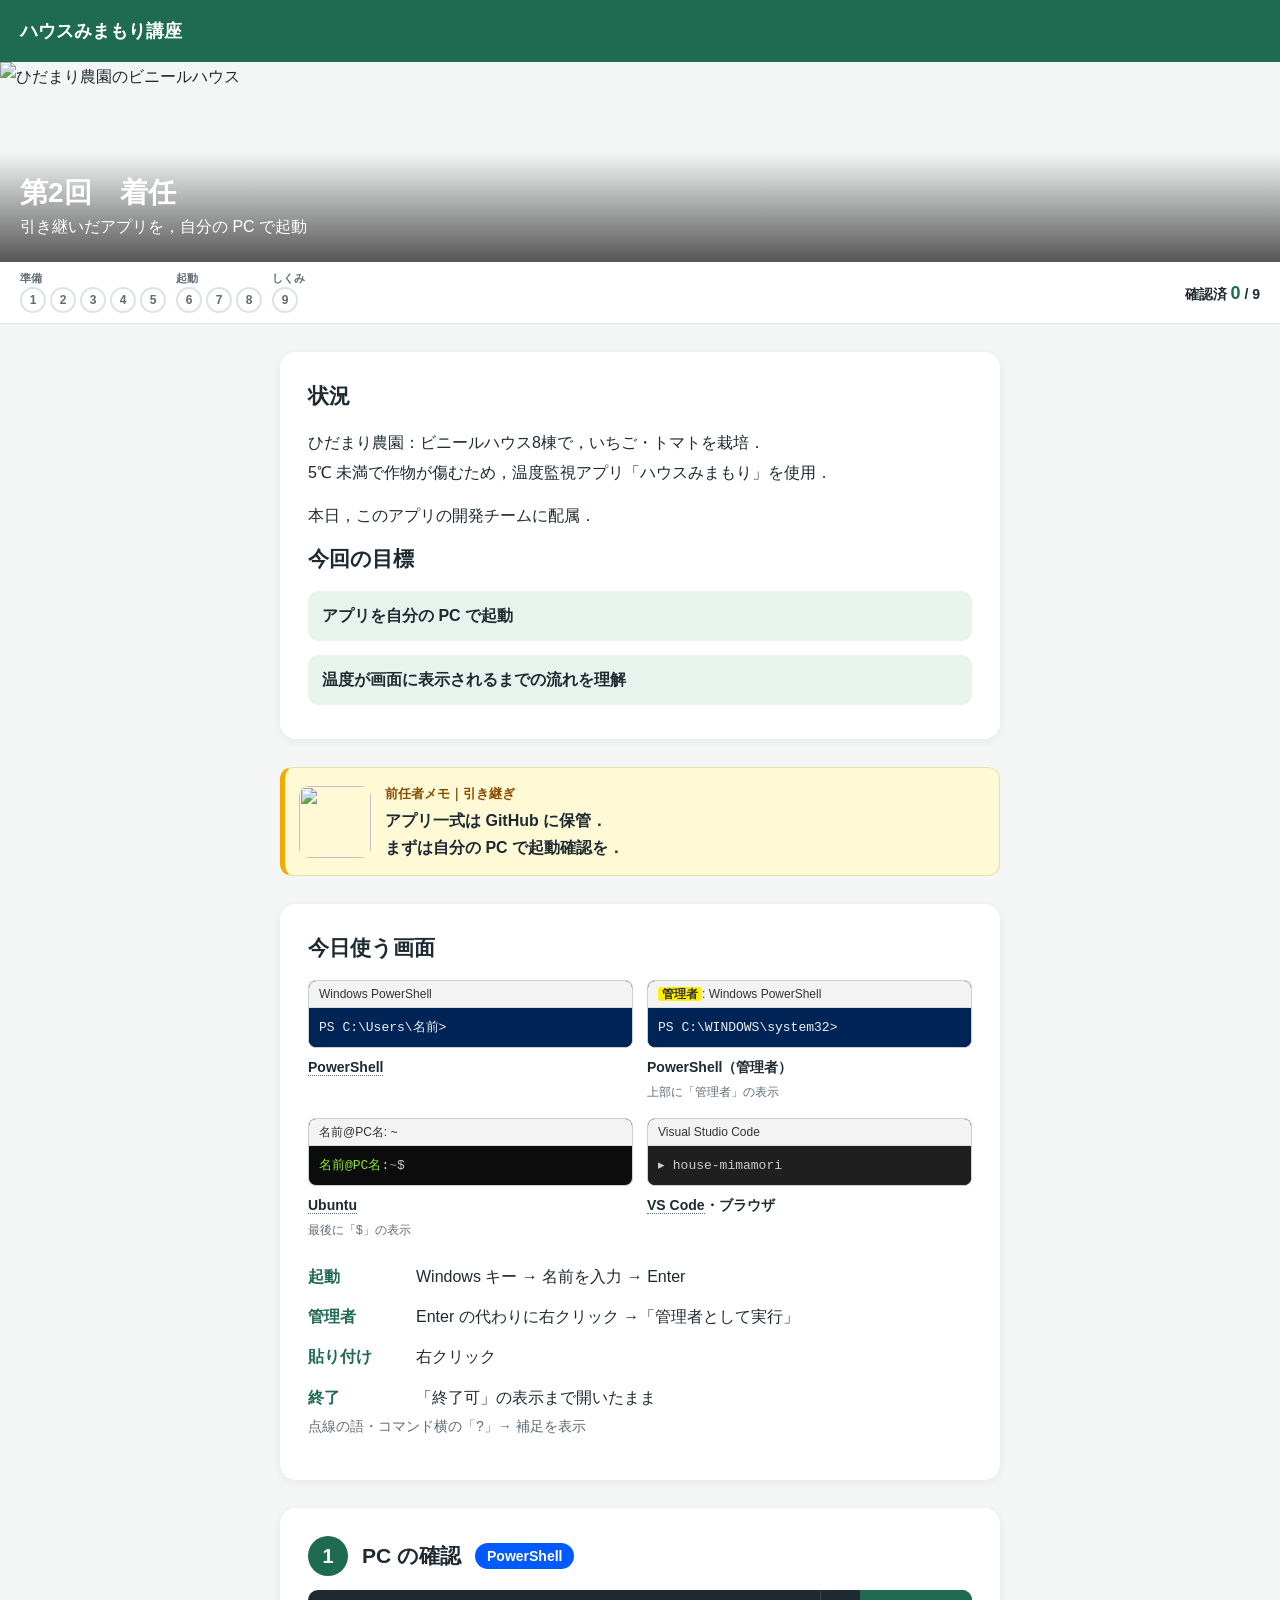
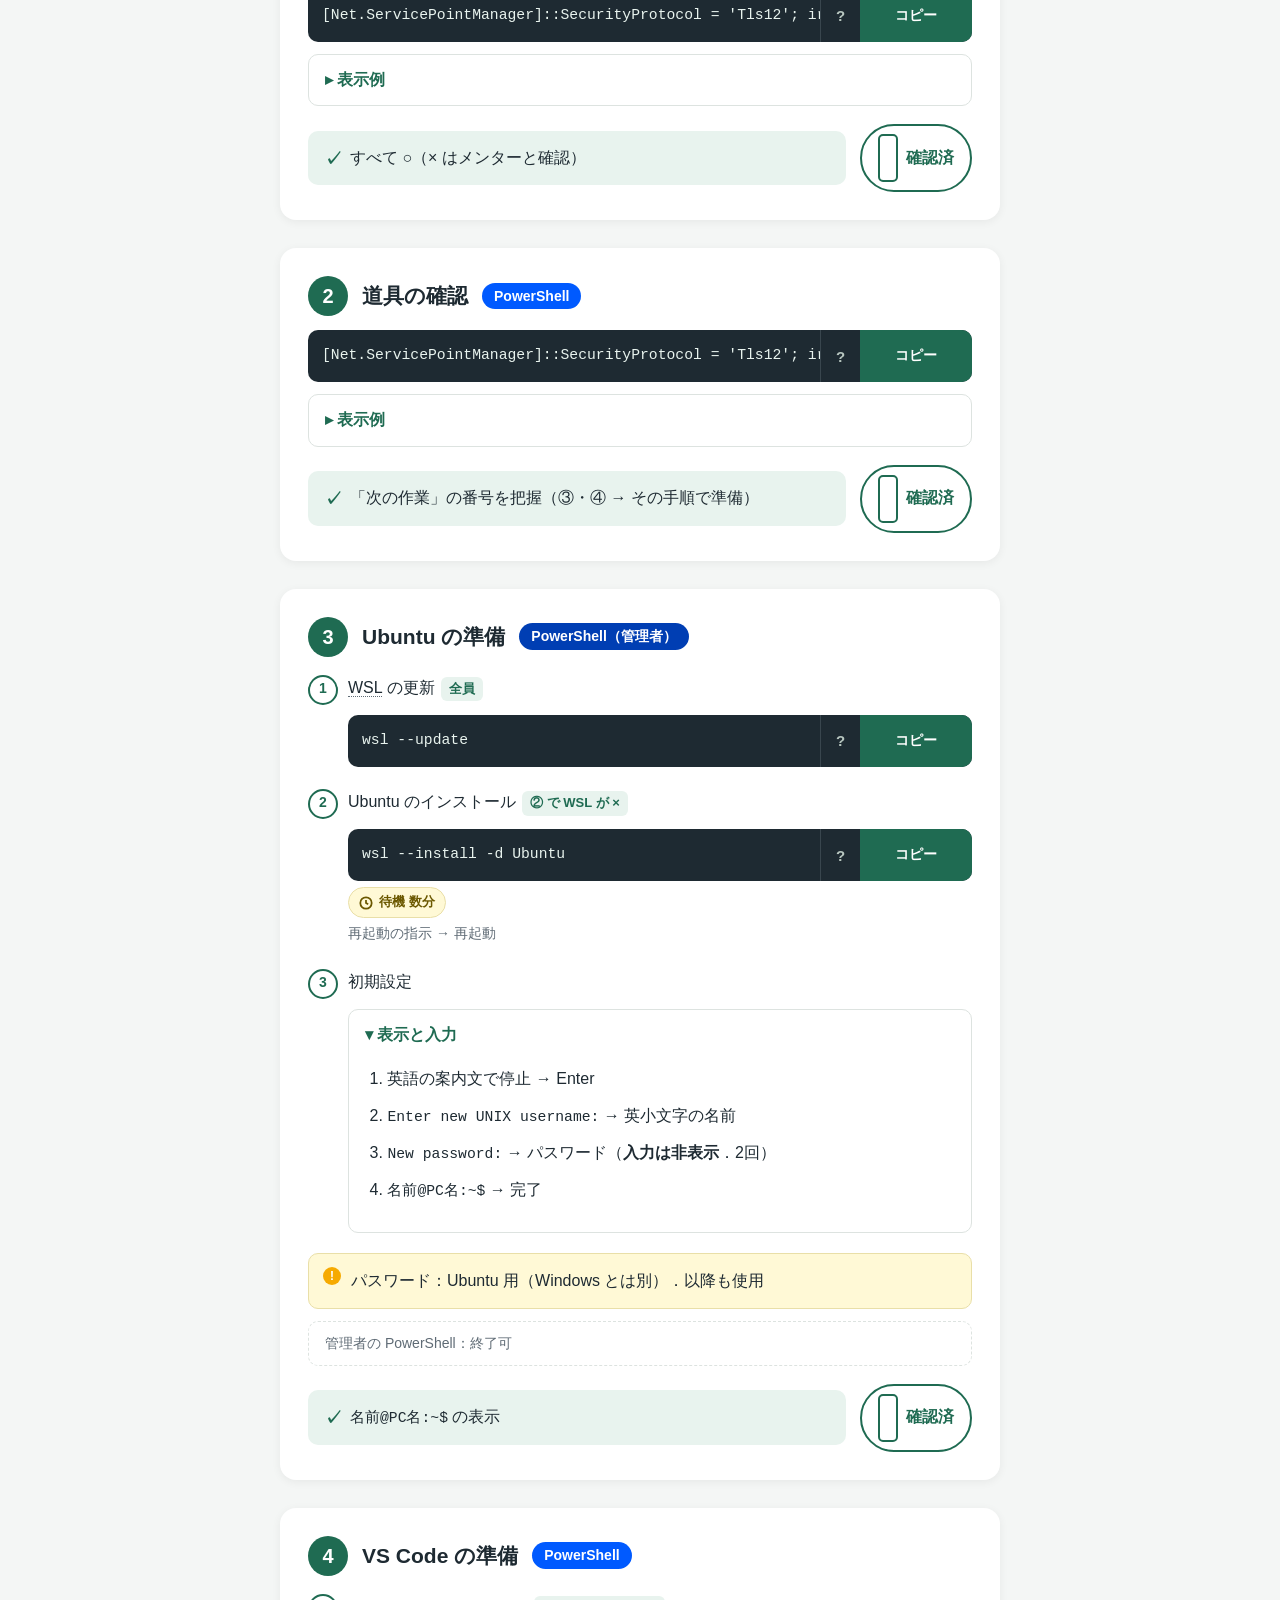
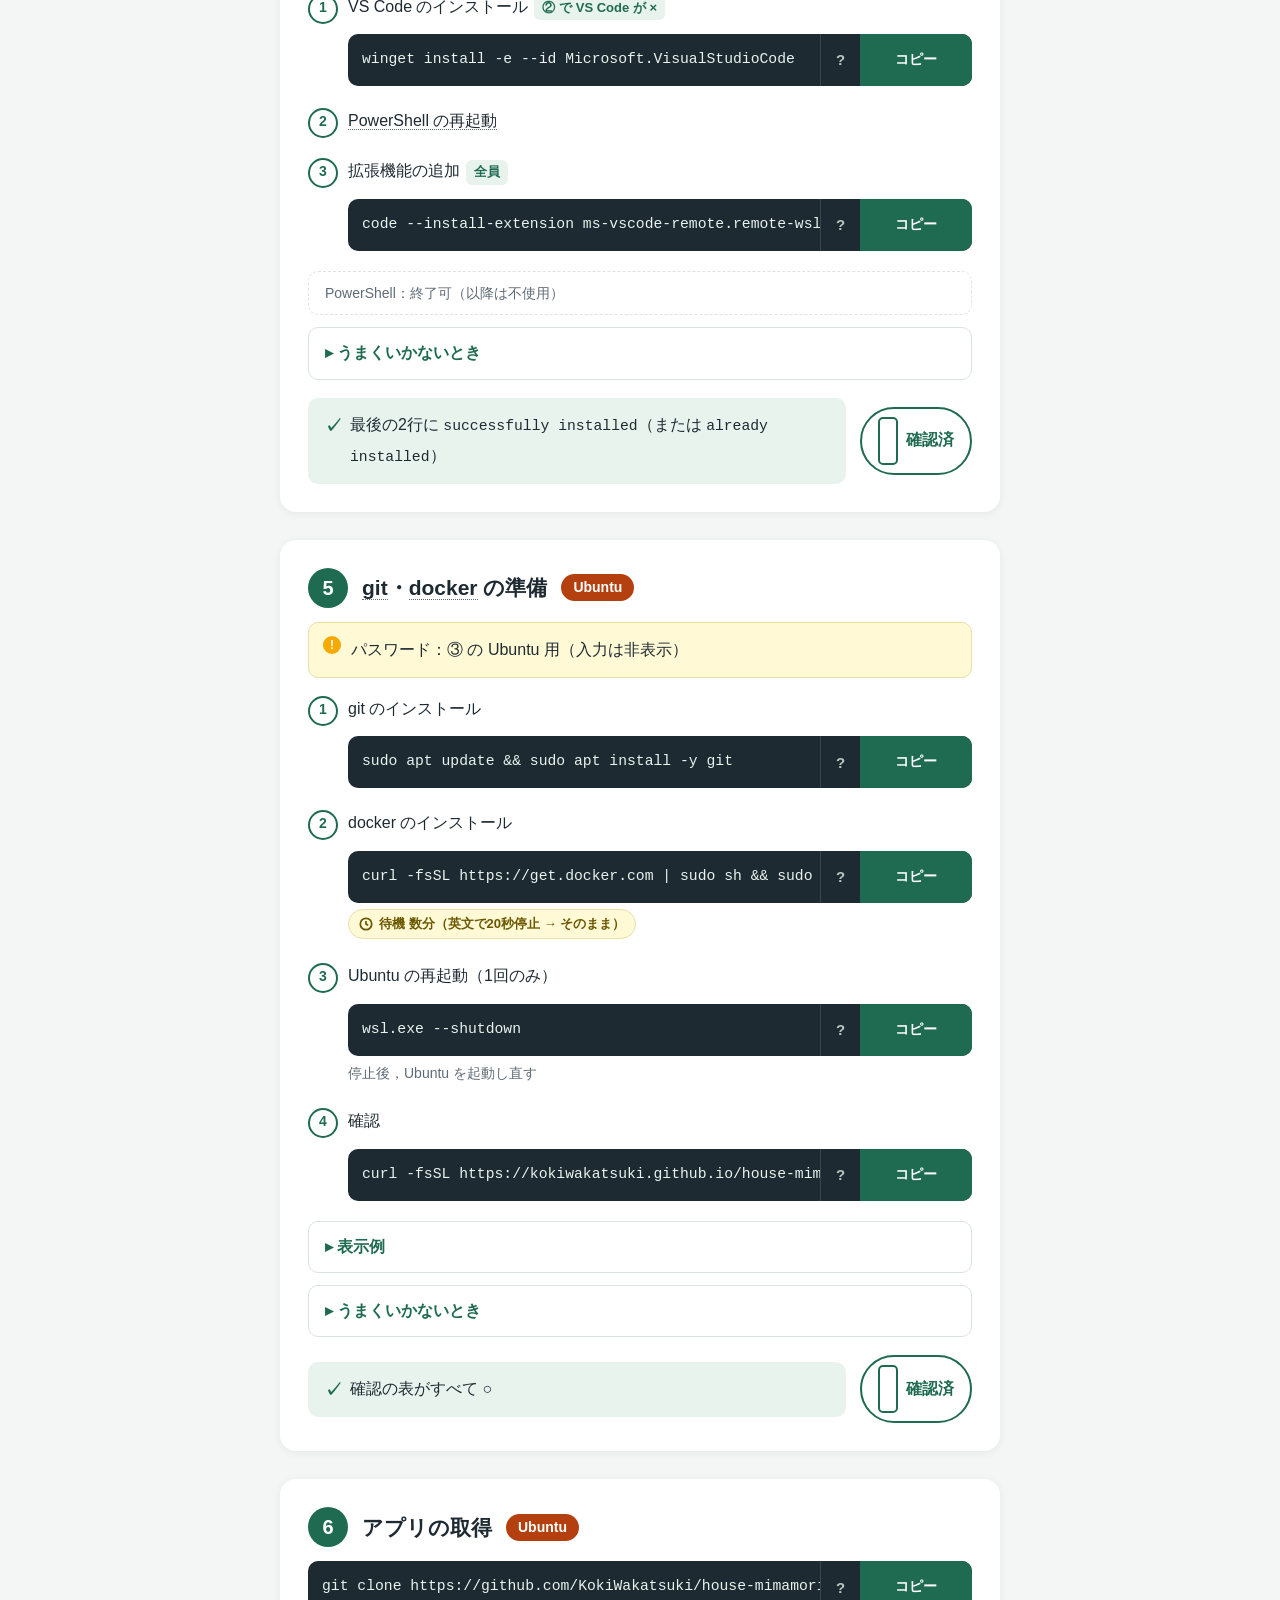
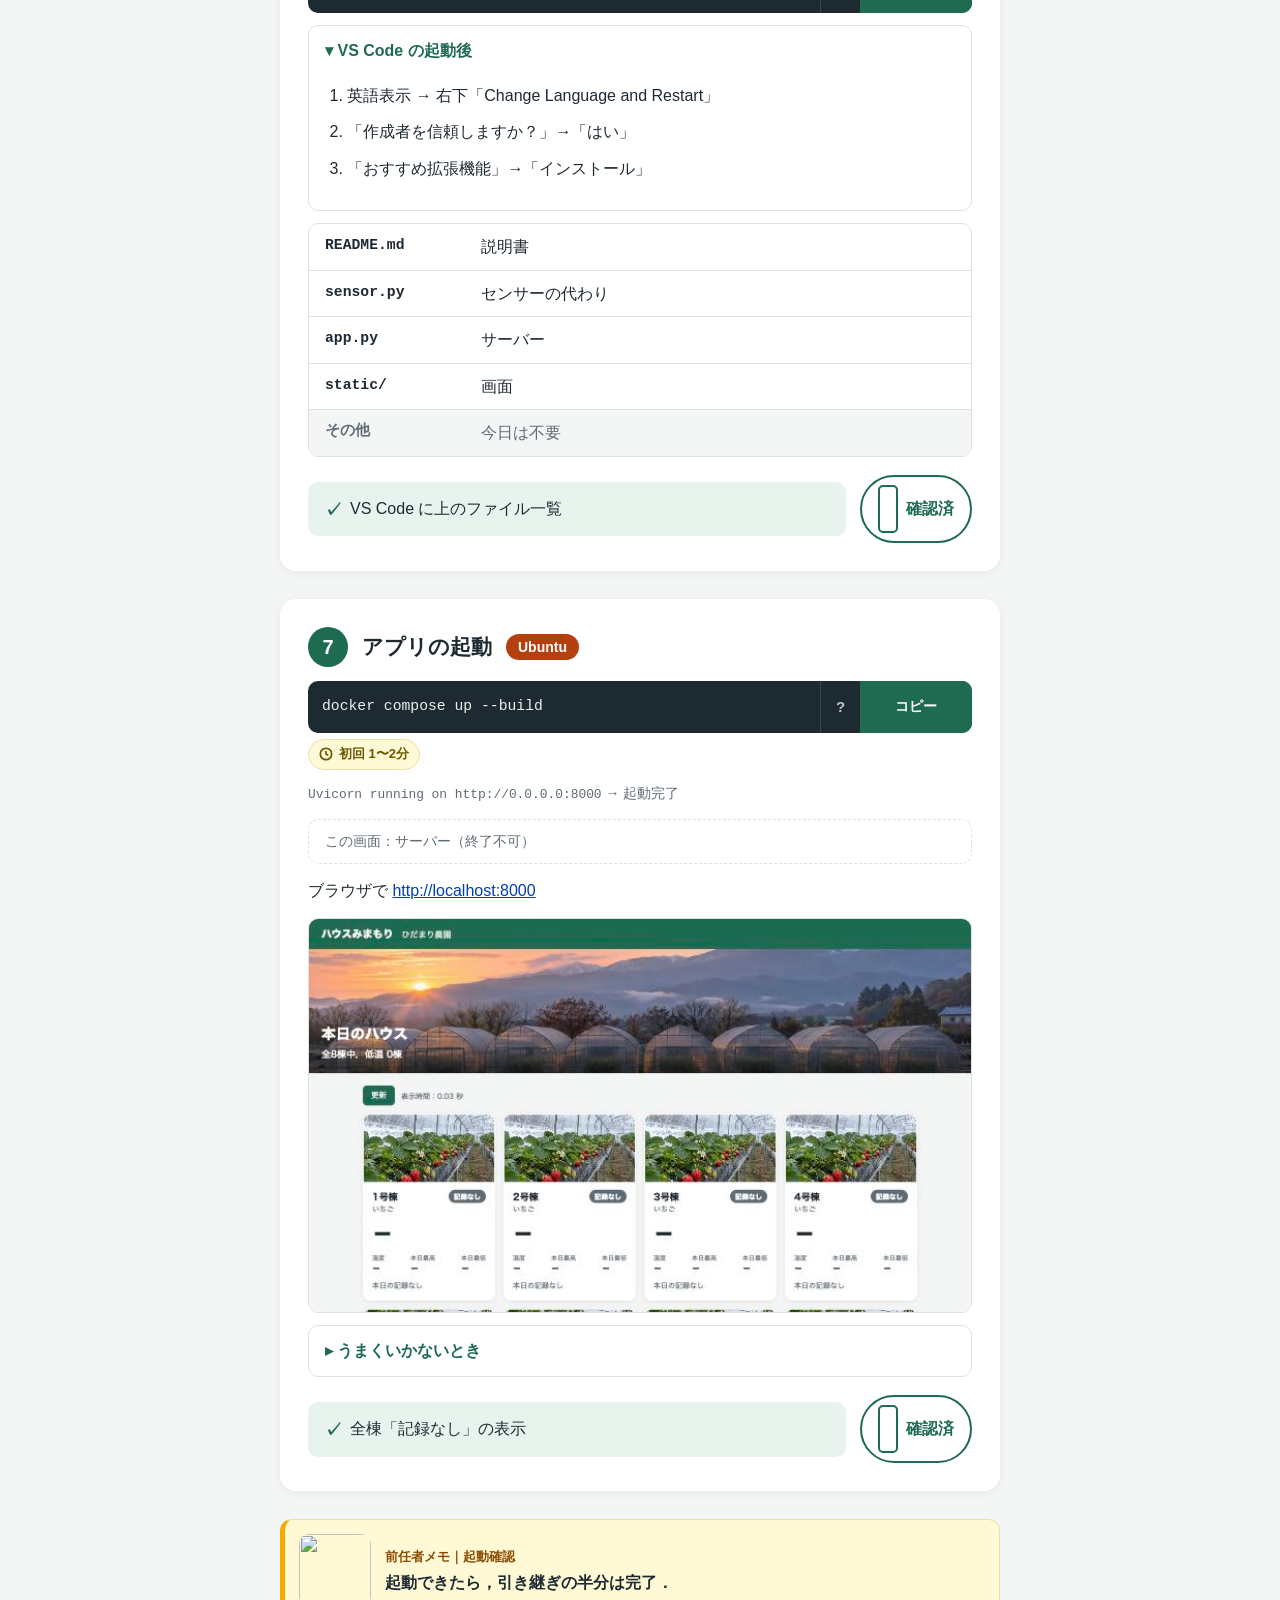
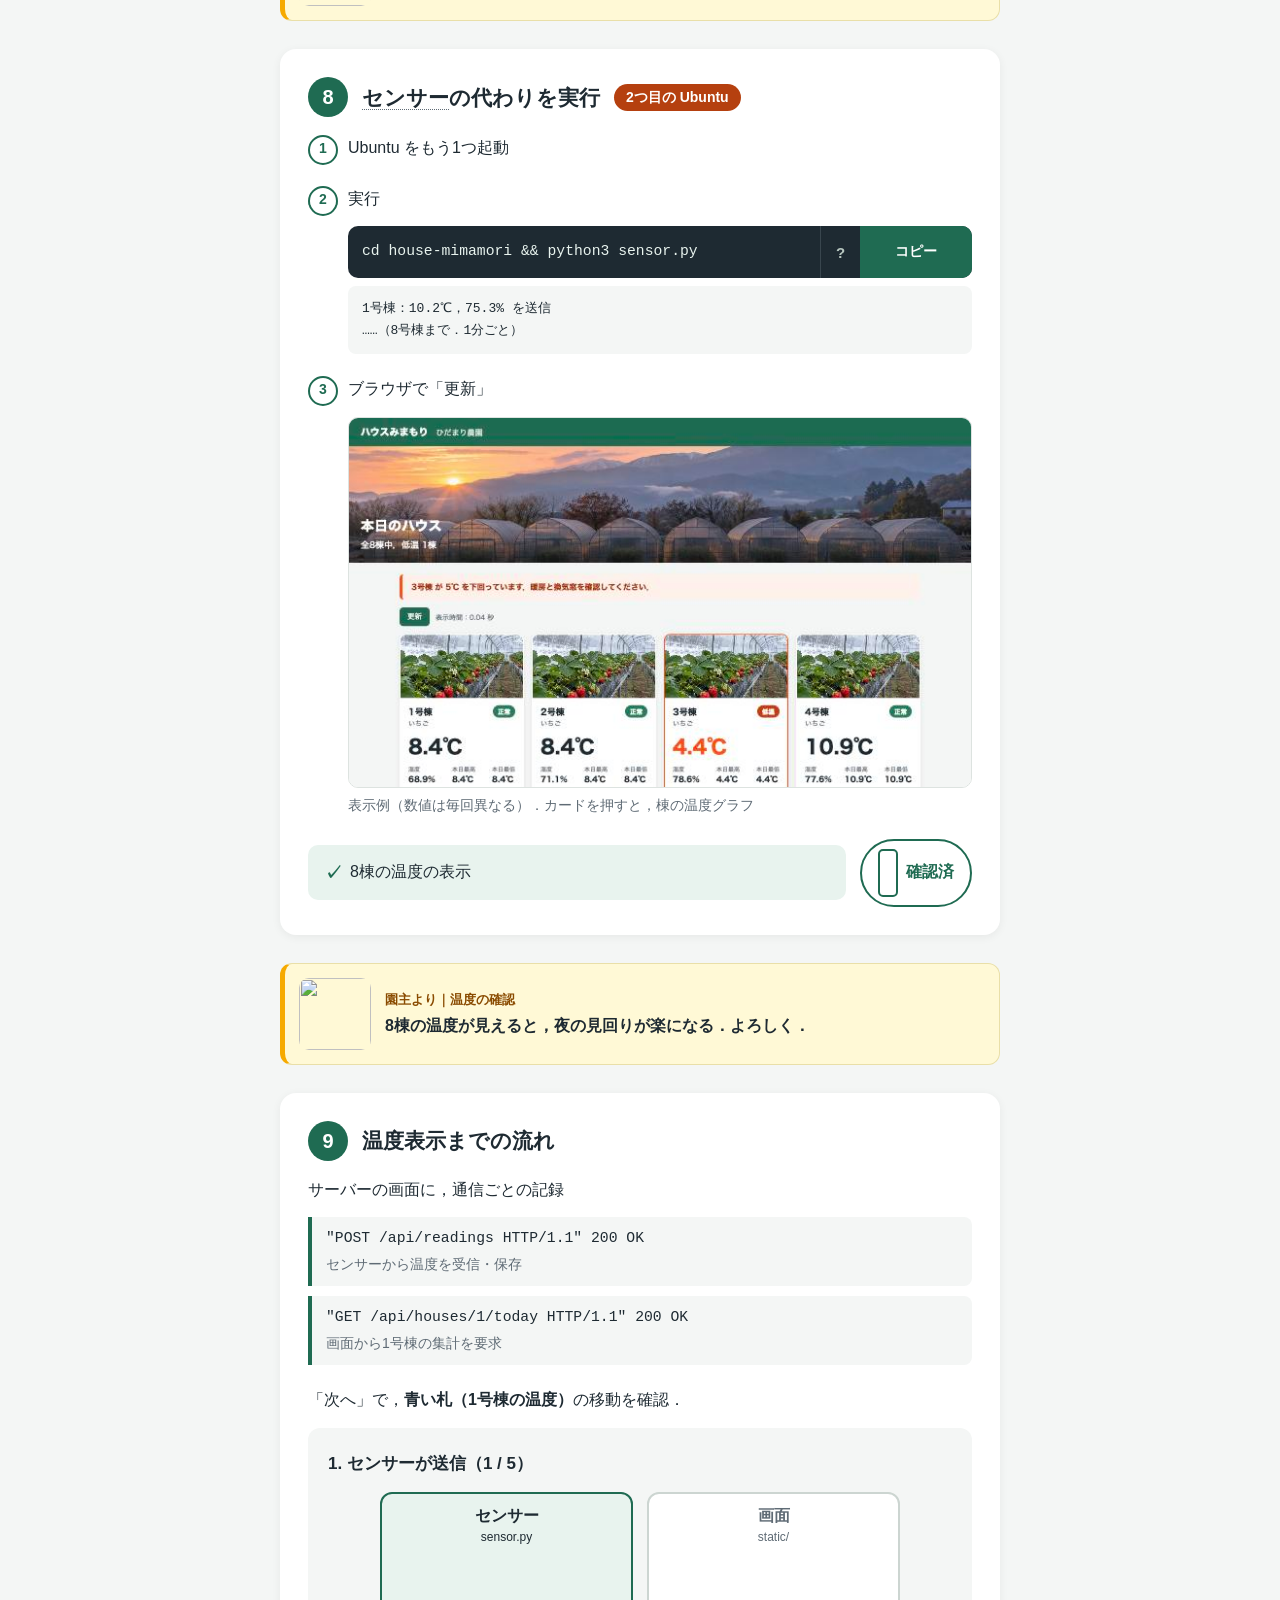
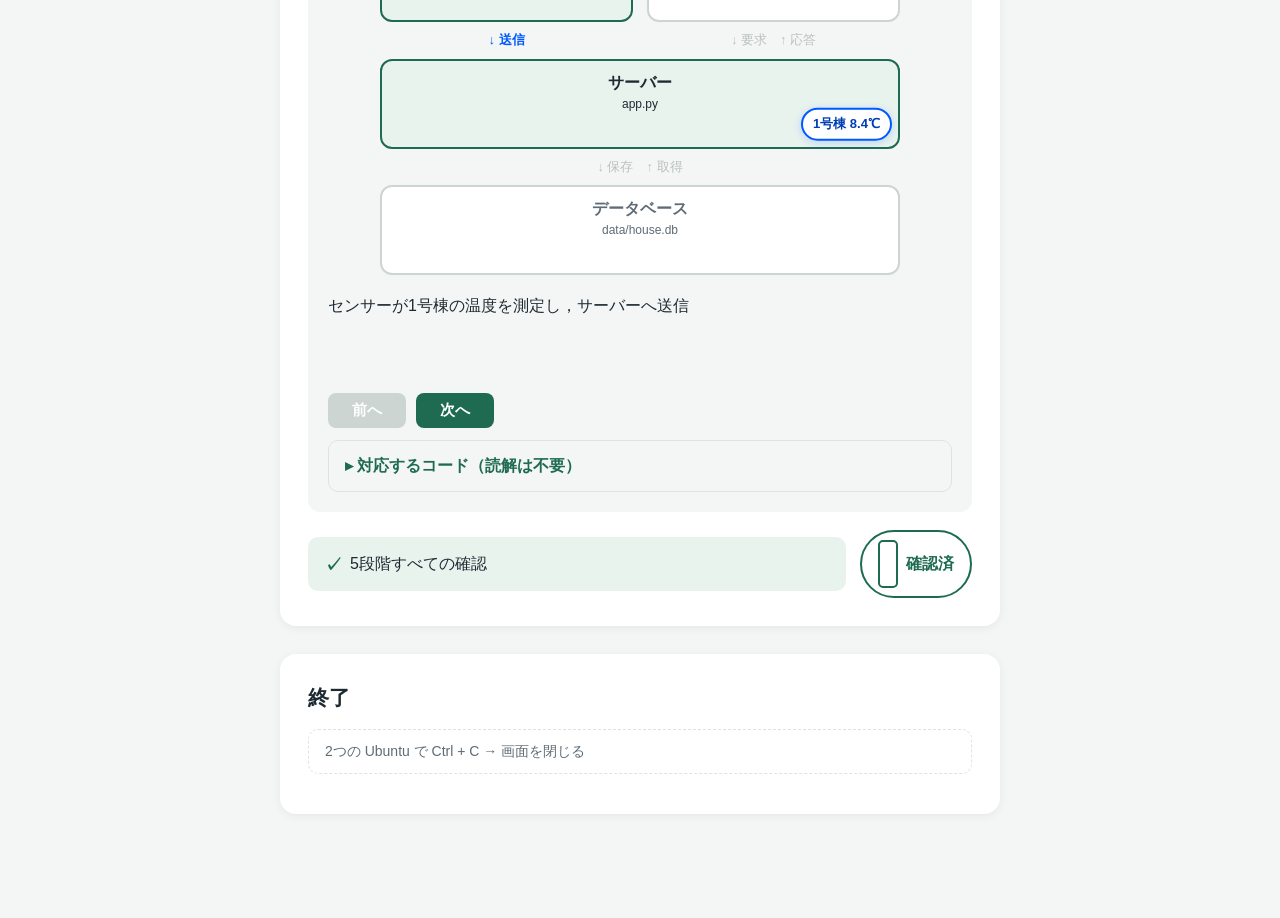
==== 02/index.html @ 52eddf78 "第2回の資料に進捗・吹き出し・演出を追加 確認済のチェックと上部の進捗，引き継ぎメモ風の吹き出し（? ボタン），前任者・園主のメモ，画面の見本，温度の札が移動する流れの図，着任完了の表示．" ====
<!doctype html>
<html lang="ja">
<head>
  <meta charset="utf-8">
  <meta name="viewport" content="width=device-width, initial-scale=1">
  <title>第2回 着任 | ハウスみまもり講座</title>
  <link rel="stylesheet" href="../style.css">
</head>
<body data-lesson="02">
  <header class="topbar">
    <a class="brand" href="../">ハウスみまもり講座</a>
  </header>

  <section class="hero">
    <img src="https://raw.githubusercontent.com/KokiWakatsuki/house-mimamori/main/static/images/farm.jpg" alt="ひだまり農園のビニールハウス">
    <div class="hero-text">
      <h1>第2回　着任</h1>
      <p>引き継いだアプリを，自分の PC で起動</p>
    </div>
  </section>

  <!-- 進捗：手順ごとの確認済を表示（押すとその手順へ移動） -->
  <nav class="progress" aria-label="進捗">
    <div class="progress-groups">
      <div class="progress-group"><span>準備</span>
        <div class="progress-dots">
          <button class="dot" data-step="1">1</button><button class="dot" data-step="2">2</button><button class="dot" data-step="3">3</button><button class="dot" data-step="4">4</button><button class="dot" data-step="5">5</button>
        </div>
      </div>
      <div class="progress-group"><span>起動</span>
        <div class="progress-dots">
          <button class="dot" data-step="6">6</button><button class="dot" data-step="7">7</button><button class="dot" data-step="8">8</button>
        </div>
      </div>
      <div class="progress-group"><span>しくみ</span>
        <div class="progress-dots">
          <button class="dot" data-step="9">9</button>
        </div>
      </div>
    </div>
    <div class="progress-count" id="progress-count"></div>
  </nav>

  <main class="page">

    <!-- ===== 状況と目標 ===== -->
    <section class="card">
      <h2>状況</h2>
      <p>ひだまり農園：ビニールハウス8棟で，いちご・トマトを栽培．<br>
         5℃ 未満で作物が傷むため，温度監視アプリ「ハウスみまもり」を使用．</p>
      <p>本日，このアプリの開発チームに配属．</p>
      <h2>今回の目標</h2>
      <ul class="goal">
        <li>アプリを自分の PC で起動</li>
        <li>温度が画面に表示されるまでの流れを理解</li>
      </ul>
    </section>

    <aside class="memo">
      <img src="https://raw.githubusercontent.com/KokiWakatsuki/house-mimamori/main/static/images/strawberry.jpg" alt="">
      <div><b>前任者メモ｜引き継ぎ</b><p>アプリ一式は GitHub に保管．<br>まずは自分の PC で起動確認を．</p></div>
    </aside>

    <!-- ===== 今日使う画面 ===== -->
    <section class="card">
      <h2>今日使う画面</h2>
      <div class="screens">
        <div>
          <div class="window ps">
            <div class="window-bar">Windows PowerShell</div>
            <div class="window-body">PS C:\Users\名前&gt;</div>
          </div>
          <div class="window-label"><span data-tip="コマンドを入力する画面" data-tip-head="用語｜PowerShell">PowerShell</span></div>
        </div>
        <div>
          <div class="window ps">
            <div class="window-bar"><span class="mark-admin">管理者</span>: Windows PowerShell</div>
            <div class="window-body">PS C:\WINDOWS\system32&gt;</div>
          </div>
          <div class="window-label">PowerShell（管理者）<small>上部に「管理者」の表示</small></div>
        </div>
        <div>
          <div class="window ub">
            <div class="window-bar">名前@PC名: ~</div>
            <div class="window-body"><span class="user">名前@PC名</span>:<span class="path">~</span>$</div>
          </div>
          <div class="window-label"><span data-tip="Windows の中で動く，別の OS（Linux の一種）／アプリの実行場所" data-tip-head="用語｜Ubuntu">Ubuntu</span><small>最後に「$」の表示</small></div>
        </div>
        <div>
          <div class="window">
            <div class="window-bar">Visual Studio Code</div>
            <div class="window-body" style="background:#1F1F1F;">▸ house-mimamori</div>
          </div>
          <div class="window-label"><span data-tip="コードを編集するアプリ" data-tip-head="用語｜VS Code">VS Code</span>・ブラウザ</div>
        </div>
      </div>
      <div class="rules">
        <div class="rule"><b>起動</b><span>Windows キー → 名前を入力 → Enter</span></div>
        <div class="rule"><b>管理者</b><span>Enter の代わりに右クリック →「管理者として実行」</span></div>
        <div class="rule"><b>貼り付け</b><span>右クリック</span></div>
        <div class="rule"><b>終了</b><span>「終了可」の表示まで開いたまま</span></div>
      </div>
      <p class="hint">点線の語・コマンド横の「?」→ 補足を表示</p>
    </section>

    <!-- ===== ① ===== -->
    <section class="card" id="step-1">
      <div class="step-head">
        <span class="step-num">1</span>
        <h2>PC の確認</h2>
        <span class="where ps">PowerShell</span>
      </div>
      <div class="cmd"><code data-tip="受講可能な PC か確認／インストールなし">[Net.ServicePointManager]::SecurityProtocol = 'Tls12'; irm https://kokiwakatsuki.github.io/house-mimamori-course/win/pc.txt | iex</code><button class="copy">コピー</button></div>
      <details>
        <summary>表示例</summary>
        <div class="detail-body">
<pre class="out">項目        判定  この PC
Windows     ○    Windows 10 Home（ビルド 19045）
メモリ      ○    7.8 GB
仮想化      ○    有効
空き容量    ○    85 GB</pre>
        </div>
      </details>
      <div class="check-row">
        <p class="done">すべて ○（× はメンターと確認）</p>
        <label class="check"><input type="checkbox" data-step="1"><span class="box"></span>確認済</label>
      </div>
    </section>

    <!-- ===== ② ===== -->
    <section class="card" id="step-2">
      <div class="step-head">
        <span class="step-num">2</span>
        <h2>道具の確認</h2>
        <span class="where ps">PowerShell</span>
      </div>
      <div class="cmd"><code data-tip="必要な道具の有無を確認／インストールなし">[Net.ServicePointManager]::SecurityProtocol = 'Tls12'; irm https://kokiwakatsuki.github.io/house-mimamori-course/win/tools.txt | iex</code><button class="copy">コピー</button></div>
      <details>
        <summary>表示例</summary>
        <div class="detail-body">
<pre class="out">    道具        次の作業      詳細
○  winget      不要
×  WSL         ③
×  VS Code     ④</pre>
        </div>
      </details>
      <div class="check-row">
        <p class="done">「次の作業」の番号を把握（③・④ → その手順で準備）</p>
        <label class="check"><input type="checkbox" data-step="2"><span class="box"></span>確認済</label>
      </div>
    </section>

    <!-- ===== ③ ===== -->
    <section class="card" id="step-3">
      <div class="step-head">
        <span class="step-num">3</span>
        <h2>Ubuntu の準備</h2>
        <span class="where admin">PowerShell（管理者）</span>
      </div>
      <ol class="actions">
        <li>
          <p><span data-tip="Windows で Ubuntu を動かす仕組み／古い版では docker が自動起動しない" data-tip-head="用語｜WSL">WSL</span> の更新<span class="when">全員</span></p>
          <div class="cmd"><code data-tip="WSL を最新版に更新">wsl --update</code><button class="copy">コピー</button></div>
        </li>
        <li>
          <p>Ubuntu のインストール<span class="when">② で WSL が ×</span></p>
          <div class="cmd"><code data-tip="Ubuntu をインストール">wsl --install -d Ubuntu</code><button class="copy">コピー</button></div>
          <span class="wait"><svg viewBox="0 0 16 16" fill="none" stroke="currentColor" stroke-width="2"><circle cx="8" cy="8" r="6.5"/><path d="M8 4.5V8l2.5 1.5"/></svg>待機 数分</span>
          <p class="hint">再起動の指示 → 再起動</p>
        </li>
        <li>
          <p>初期設定</p>
          <details open>
            <summary>表示と入力</summary>
            <div class="detail-body">
              <ol>
                <li>英語の案内文で停止 → Enter</li>
                <li><code>Enter new UNIX username:</code> → 英小文字の名前</li>
                <li><code>New password:</code> → パスワード（<b>入力は非表示</b>．2回）</li>
                <li><code>名前@PC名:~$</code> → 完了</li>
              </ol>
            </div>
          </details>
        </li>
      </ol>
      <p class="caution">パスワード：Ubuntu 用（Windows とは別）．以降も使用</p>
      <p class="closable">管理者の PowerShell：終了可</p>
      <div class="check-row">
        <p class="done"><code>名前@PC名:~$</code> の表示</p>
        <label class="check"><input type="checkbox" data-step="3"><span class="box"></span>確認済</label>
      </div>
    </section>

    <!-- ===== ④ ===== -->
    <section class="card" id="step-4">
      <div class="step-head">
        <span class="step-num">4</span>
        <h2>VS Code の準備</h2>
        <span class="where ps">PowerShell</span>
      </div>
      <ol class="actions">
        <li>
          <p>VS Code のインストール<span class="when">② で VS Code が ×</span></p>
          <div class="cmd"><code data-tip="Windows 標準の道具（winget）で VS Code をインストール">winget install -e --id Microsoft.VisualStudioCode</code><button class="copy">コピー</button></div>
        </li>
        <li>
          <p><span data-tip="インストールした VS Code を PowerShell に認識させるため" data-tip-head="理由｜再起動">PowerShell の再起動</span></p>
        </li>
        <li>
          <p>拡張機能の追加<span class="when">全員</span></p>
          <div class="cmd"><code data-tip="Ubuntu 接続・日本語化の拡張機能を追加">code --install-extension ms-vscode-remote.remote-wsl --install-extension ms-ceintl.vscode-language-pack-ja</code><button class="copy">コピー</button></div>
        </li>
      </ol>
      <p class="closable">PowerShell：終了可（以降は不使用）</p>
      <details>
        <summary>うまくいかないとき</summary>
        <div class="detail-body">
          <p><b>code が見つからない</b> → PowerShell の再起動を確認</p>
        </div>
      </details>
      <div class="check-row">
        <p class="done">最後の2行に <code>successfully installed</code>（または <code>already installed</code>）</p>
        <label class="check"><input type="checkbox" data-step="4"><span class="box"></span>確認済</label>
      </div>
    </section>

    <!-- ===== ⑤ ===== -->
    <section class="card" id="step-5">
      <div class="step-head">
        <span class="step-num">5</span>
        <h2><span data-tip="変更履歴を記録する道具" data-tip-head="用語｜git">git</span>・<span data-tip="アプリを「箱（コンテナ）」ごと起動する道具" data-tip-head="用語｜docker">docker</span> の準備</h2>
        <span class="where ub">Ubuntu</span>
      </div>
      <p class="caution">パスワード：③ の Ubuntu 用（入力は非表示）</p>
      <ol class="actions">
        <li>
          <p>git のインストール</p>
          <div class="cmd"><code data-tip="sudo：管理者の権限で実行／apt：Ubuntu 公式の配布元からインストール">sudo apt update && sudo apt install -y git</code><button class="copy">コピー</button></div>
        </li>
        <li>
          <p>docker のインストール</p>
          <div class="cmd"><code data-tip="docker 公式の手順でインストール／sudo なしで使えるよう設定">curl -fsSL https://get.docker.com | sudo sh && sudo usermod -aG docker $USER</code><button class="copy">コピー</button></div>
          <span class="wait"><svg viewBox="0 0 16 16" fill="none" stroke="currentColor" stroke-width="2"><circle cx="8" cy="8" r="6.5"/><path d="M8 4.5V8l2.5 1.5"/></svg>待機 数分（英文で20秒停止 → そのまま）</span>
        </li>
        <li>
          <p>Ubuntu の再起動（1回のみ）</p>
          <div class="cmd"><code data-tip="Ubuntu を停止／設定の反映のため">wsl.exe --shutdown</code><button class="copy">コピー</button></div>
          <p class="hint">停止後，Ubuntu を起動し直す</p>
        </li>
        <li>
          <p>確認</p>
          <div class="cmd"><code data-tip="git・docker などの状態を確認">curl -fsSL https://kokiwakatsuki.github.io/house-mimamori-course/ubuntu/tools.sh | bash</code><button class="copy">コピー</button></div>
        </li>
      </ol>
      <details>
        <summary>表示例</summary>
        <div class="detail-body">
<pre class="out">    道具        次の作業      詳細
○  WSL2        不要
○  systemd     不要
○  git         不要          git version 2.43.0
○  python3     不要          Python 3.12.3
○  docker      不要          Docker version 29.x.x</pre>
        </div>
      </details>
      <details>
        <summary>うまくいかないとき</summary>
        <div class="detail-body">
          <p><b>systemd が ※</b> → ③ の1（WSL の更新）→ ここの3</p>
          <p><b>systemd が ×</b> → 次を実行 → ここの3</p>
          <div class="cmd"><code data-tip="docker を自動起動する設定を追加">printf '[boot]\nsystemd=true\n' | sudo tee -a /etc/wsl.conf</code><button class="copy">コピー</button></div>
          <p><b>docker が △</b> → ここの3</p>
        </div>
      </details>
      <div class="check-row">
        <p class="done">確認の表がすべて ○</p>
        <label class="check"><input type="checkbox" data-step="5"><span class="box"></span>確認済</label>
      </div>
    </section>

    <!-- ===== ⑥ ===== -->
    <section class="card" id="step-6">
      <div class="step-head">
        <span class="step-num">6</span>
        <h2>アプリの取得</h2>
        <span class="where ub">Ubuntu</span>
      </div>
      <div class="cmd"><code data-tip="GitHub のアプリを複製（clone）し，VS Code で開く">git clone https://github.com/KokiWakatsuki/house-mimamori.git && cd house-mimamori && code .</code><button class="copy">コピー</button></div>
      <details open>
        <summary>VS Code の起動後</summary>
        <div class="detail-body">
          <ol>
            <li>英語表示 → 右下「Change Language and Restart」</li>
            <li>「作成者を信頼しますか？」→「はい」</li>
            <li>「おすすめ拡張機能」→「インストール」</li>
          </ol>
        </div>
      </details>
      <div class="files">
        <div class="file"><code>README.md</code><span>説明書</span></div>
        <div class="file"><code>sensor.py</code><span>センサーの代わり</span></div>
        <div class="file"><code>app.py</code><span>サーバー</span></div>
        <div class="file"><code>static/</code><span>画面</span></div>
        <div class="file later"><code>その他</code><span>今日は不要</span></div>
      </div>
      <div class="check-row">
        <p class="done">VS Code に上のファイル一覧</p>
        <label class="check"><input type="checkbox" data-step="6"><span class="box"></span>確認済</label>
      </div>
    </section>

    <!-- ===== ⑦ ===== -->
    <section class="card" id="step-7">
      <div class="step-head">
        <span class="step-num">7</span>
        <h2>アプリの起動</h2>
        <span class="where ub">Ubuntu</span>
      </div>
      <div class="cmd"><code data-tip="compose.yml の設定でコンテナを作成・起動">docker compose up --build</code><button class="copy">コピー</button></div>
      <span class="wait"><svg viewBox="0 0 16 16" fill="none" stroke="currentColor" stroke-width="2"><circle cx="8" cy="8" r="6.5"/><path d="M8 4.5V8l2.5 1.5"/></svg>初回 1〜2分</span>
      <p class="hint" style="margin-top: 8px;"><code>Uvicorn running on http://0.0.0.0:8000</code> → 起動完了</p>
      <p class="closable">この画面：サーバー（終了不可）</p>
      <p>ブラウザで <a href="http://localhost:8000" target="_blank">http://localhost:8000</a></p>
      <img class="shot" src="../images/02/app_empty.jpg" alt="起動直後の画面．全棟が記録なし">
      <details>
        <summary>うまくいかないとき</summary>
        <div class="detail-body">
          <p><b>permission denied</b> → ⑤ の3 → 次を実行</p>
          <div class="cmd"><code data-tip="アプリのフォルダに移動して起動">cd ~/house-mimamori && docker compose up --build</code><button class="copy">コピー</button></div>
          <p><b>address already in use</b> → メンターと確認</p>
        </div>
      </details>
      <div class="check-row">
        <p class="done">全棟「記録なし」の表示</p>
        <label class="check"><input type="checkbox" data-step="7"><span class="box"></span>確認済</label>
      </div>
    </section>

    <aside class="memo">
      <img src="https://raw.githubusercontent.com/KokiWakatsuki/house-mimamori/main/static/images/farm.jpg" alt="">
      <div><b>前任者メモ｜起動確認</b><p>起動できたら，引き継ぎの半分は完了．</p></div>
    </aside>

    <!-- ===== ⑧ ===== -->
    <section class="card" id="step-8">
      <div class="step-head">
        <span class="step-num">8</span>
        <h2><span data-tip="実際のハウスでは，センサー（測定機器）が温度を送信" data-tip-head="用語｜センサー">センサー</span>の代わりを実行</h2>
        <span class="where ub">2つ目の Ubuntu</span>
      </div>
      <ol class="actions">
        <li>
          <p>Ubuntu をもう1つ起動</p>
        </li>
        <li>
          <p>実行</p>
          <div class="cmd"><code data-tip="アプリのフォルダに移動し，センサーの代わりを起動／1分ごとに8棟の温度を送信">cd house-mimamori && python3 sensor.py</code><button class="copy">コピー</button></div>
<pre class="out">1号棟：10.2℃，75.3% を送信
……（8号棟まで．1分ごと）</pre>
        </li>
        <li>
          <p>ブラウザで「更新」</p>
          <img class="shot" src="../images/02/app_data.jpg" alt="温度が表示された画面．3号棟が低温">
          <p class="caption">表示例（数値は毎回異なる）．カードを押すと，棟の温度グラフ</p>
        </li>
      </ol>
      <div class="check-row">
        <p class="done">8棟の温度の表示</p>
        <label class="check"><input type="checkbox" data-step="8"><span class="box"></span>確認済</label>
      </div>
    </section>

    <aside class="memo">
      <img src="https://raw.githubusercontent.com/KokiWakatsuki/house-mimamori/main/static/images/tomato.jpg" alt="">
      <div><b>園主より｜温度の確認</b><p>8棟の温度が見えると，夜の見回りが楽になる．よろしく．</p></div>
    </aside>

    <!-- ===== ⑨ ===== -->
    <section class="card" id="step-9">
      <div class="step-head">
        <span class="step-num">9</span>
        <h2>温度表示までの流れ</h2>
      </div>
      <p>サーバーの画面に，通信ごとの記録</p>
      <div class="log">
        <div class="log-line"><code>"POST /api/readings HTTP/1.1" 200 OK</code><span>センサーから温度を受信・保存</span></div>
        <div class="log-line"><code>"GET /api/houses/1/today HTTP/1.1" 200 OK</code><span>画面から1号棟の集計を要求</span></div>
      </div>
      <p>「次へ」で，<b>青い札（1号棟の温度）</b>の移動を確認．</p>

      <div class="flow">
        <div class="flow-step" id="flow-step"></div>
        <div class="stage" id="stage">
          <div class="box" id="box-sensor">センサー<small>sensor.py</small></div>
          <div class="box" id="box-screen">画面<small>static/</small><span class="landed" id="landed">1号棟　8.4℃</span></div>
          <div class="arrow" id="arrow-1">↓ 送信</div>
          <div class="arrow" id="arrow-3">↓ 要求　↑ 応答</div>
          <div class="box wide" id="box-server">サーバー<small>app.py</small></div>
          <div class="arrow wide" id="arrow-2">↓ 保存　↑ 取得</div>
          <div class="box wide" id="box-db">データベース<small>data/house.db</small></div>
          <span class="tag" id="tag">1号棟 8.4℃</span>
        </div>
        <p class="flow-text" id="flow-text"></p>
        <div class="flow-nav">
          <button id="flow-prev">前へ</button>
          <button id="flow-next">次へ</button>
        </div>
        <details>
          <summary>対応するコード（読解は不要）</summary>
          <div class="detail-body flow-code">
            <div class="flow-file" id="flow-file"></div>
            <pre id="flow-code"></pre>
          </div>
        </details>
      </div>
      <div class="check-row">
        <p class="done">5段階すべての確認</p>
        <label class="check"><input type="checkbox" data-step="9"><span class="box"></span>確認済</label>
      </div>
    </section>

    <!-- ===== 着任完了（全手順の確認済で表示） ===== -->
    <section class="card finish" id="finish" hidden>
      <img src="https://raw.githubusercontent.com/KokiWakatsuki/house-mimamori/main/static/images/farm.jpg" alt="">
      <span class="stamp">着任完了</span>
      <h2>引き継ぎ完了</h2>
      <ul class="goal">
        <li>アプリの起動</li>
        <li>8棟の温度の表示</li>
        <li>温度表示までの流れの理解</li>
      </ul>
      <p style="margin-top: 16px;">次回：コードの読解</p>
    </section>

    <section class="card">
      <h2>終了</h2>
      <p class="closable">2つの Ubuntu で Ctrl + C → 画面を閉じる</p>
    </section>

  </main>

  <script src="../tip.js"></script>
  <script src="../page.js"></script>
  <script src="flow.js"></script>
</body>
</html>
---- style.css ----
/* ハウスみまもり講座のスタイル
   画面の半分（幅 680〜960px）で読むことを想定．
   配色：カラーユニバーサルデザイン推奨配色（青 #005AFF・緑 #03AF7A・黄 #FFF100・橙 #F6AA00）と，アプリ共通の深緑． */


/* ===== 色・サイズの定義 ===== */

:root {
  --green: #1F6B52;        /* アプリ共通の深緑．白文字はこの色の上だけ */
  --green-cud: #03AF7A;    /* 小さな印だけに使う（白文字は載せない） */
  --green-light: #E8F3EE;
  --blue: #005AFF;
  --blue-dark: #003EB3;
  --yellow: #FFF100;
  --yellow-light: #FFF9D6;
  --orange: #B5400F;
  --gray: #5F6B75;
  --line: #DDE3E0;
  --text: #1E2A32;
  --background: #F4F6F5;
  --white: #FFFFFF;
  --radius: 16px;
}


/* ===== ページ全体 ===== */

* { box-sizing: border-box; }

body {
  margin: 0;
  font-family: "Hiragino Sans", "Noto Sans JP", "Yu Gothic UI", "Meiryo", sans-serif;
  font-size: 16px;
  line-height: 1.9;
  color: var(--text);
  background: var(--background);
  word-break: auto-phrase;   /* 日本語を文節で折り返す（Chrome・Edge） */
  line-break: strict;
}

.page { max-width: 760px; margin: 0 auto; padding: 28px 20px 80px; }

p { margin: 0 0 12px; }
ul, ol { margin: 0 0 12px; padding-left: 1.4em; }
li { margin-bottom: 6px; }
code { font-family: "Consolas", "Menlo", monospace; font-size: 0.92em; }
a { color: var(--blue-dark); }


/* ===== ヘッダー・写真 ===== */

.topbar { padding: 14px 20px; background: var(--green); }
.brand { color: var(--white); font-weight: bold; font-size: 18px; text-decoration: none; }

.hero { position: relative; height: 200px; overflow: hidden; }
.hero img { width: 100%; height: 100%; object-fit: cover; }
.hero-text {
  position: absolute;
  left: 0; right: 0; bottom: 0;
  padding: 20px;
  color: var(--white);
  background: linear-gradient(transparent, rgba(0, 0, 0, 0.65));
}
.hero-text h1 { margin: 0; font-size: 28px; line-height: 1.4; }
.hero-text p { margin: 0; font-size: 16px; }


/* ===== 進捗（上部に追従） ===== */

.progress {
  position: sticky;
  top: 0;
  z-index: 5;
  display: flex;
  align-items: center;
  gap: 14px;
  padding: 10px 20px;
  border-bottom: 1px solid var(--line);
  background: rgba(255, 255, 255, 0.96);
  backdrop-filter: blur(6px);
}
.progress-groups { flex: 1; display: flex; gap: 10px; }
.progress-group { display: flex; flex-direction: column; gap: 2px; }
.progress-group span { font-size: 11px; font-weight: bold; color: var(--gray); line-height: 1.2; }
.progress-dots { display: flex; gap: 4px; }
.dot {
  width: 26px; height: 26px; padding: 0;
  border: 2px solid var(--line); border-radius: 50%;
  background: var(--white); color: var(--gray);
  font-size: 12px; font-weight: bold; line-height: 22px; cursor: pointer;
  transition: background 0.16s, border-color 0.16s, color 0.16s;
}
.dot:hover { border-color: var(--green); }
.dot.is-done { border-color: var(--green); background: var(--green); color: var(--white); }
.progress-count { font-size: 14px; font-weight: bold; white-space: nowrap; }
.progress-count b { font-size: 18px; color: var(--green); }


/* ===== カード（各セクション） ===== */

.card {
  margin-bottom: 28px;
  padding: 28px;
  border-radius: var(--radius);
  background: var(--white);
  box-shadow: 0 2px 10px rgba(0, 0, 0, 0.06);
  scroll-margin-top: 70px;   /* 進捗の帯に隠れない位置へ移動 */
  transition: box-shadow 0.2s;
}
.card.is-done { box-shadow: 0 2px 10px rgba(0, 0, 0, 0.06), inset 4px 0 0 var(--green); }
.card h2 { margin: 0 0 16px; font-size: 21px; line-height: 1.5; }

.goal { display: flex; flex-direction: column; gap: 8px; margin: 0; padding: 0; list-style: none; }
.goal li { padding: 10px 14px; border-radius: 10px; background: var(--green-light); font-weight: bold; }


/* ===== メモ（前任者・園主） ===== */

.memo {
  display: grid;
  grid-template-columns: 72px 1fr;
  gap: 14px;
  align-items: center;
  margin: 0 0 28px;
  padding: 14px 18px 14px 14px;
  border: 1px solid #E9DFA8;
  border-left: 5px solid #F6AA00;
  border-radius: 12px;
  background: var(--yellow-light);
}
.memo img { width: 72px; height: 72px; border-radius: 10px; object-fit: cover; }
.memo b { display: block; font-size: 13px; color: #8A4B00; }
.memo p { margin: 0; font-weight: bold; line-height: 1.7; }


/* ===== 今日使う画面（画面の見本） ===== */

.screens { display: grid; grid-template-columns: 1fr 1fr; gap: 14px; margin-bottom: 20px; }
.window { border-radius: 8px; overflow: hidden; border: 1px solid #C9D2CE; background: #0C0C0C; font-size: 13px; line-height: 1.5; }
.window-bar { padding: 4px 10px; background: #F3F3F3; color: #333; font-size: 12px; border-bottom: 1px solid #DDD; white-space: nowrap; overflow: hidden; text-overflow: ellipsis; }
.window-body { padding: 10px; color: #CCCCCC; font-family: "Consolas", "Menlo", monospace; white-space: nowrap; overflow: hidden; }
.window.ps .window-body { background: #012456; color: #EEEDF0; }
.window.ub .window-body .user { color: #8AE234; }
.window.ub .window-body .path { color: #729FCF; }
.window-label { margin-top: 6px; font-size: 14px; font-weight: bold; }
.window-label small { display: block; color: var(--gray); font-weight: normal; font-size: 12px; }
.mark-admin { padding: 0 4px; border-radius: 3px; background: var(--yellow); font-weight: bold; }

.rules { display: grid; gap: 10px; }
.rule { display: grid; grid-template-columns: 6em 1fr; gap: 12px; align-items: baseline; }
.rule b { color: var(--green); }


/* ===== 手順 ===== */

.step-head { display: flex; flex-wrap: wrap; align-items: center; gap: 10px 14px; margin-bottom: 14px; }
.step-num {
  display: inline-flex; align-items: center; justify-content: center;
  width: 40px; height: 40px; border-radius: 50%;
  background: var(--green); color: var(--white); font-size: 20px; font-weight: bold;
}
.card.is-done .step-num { font-size: 0; }
.card.is-done .step-num::after { content: "✓"; font-size: 22px; }
.step-head h2 { margin: 0; }

.actions { margin: 16px 0; padding: 0; list-style: none; counter-reset: action; }
.actions > li { position: relative; margin-bottom: 20px; padding-left: 40px; }
.actions > li::before {
  counter-increment: action;
  content: counter(action);
  position: absolute; left: 0; top: 2px;
  width: 26px; height: 26px; border-radius: 50%;
  border: 2px solid var(--green); color: var(--green);
  font-size: 14px; font-weight: bold; line-height: 22px; text-align: center;
}
.when { display: inline-block; margin-left: 6px; padding: 0 8px; border-radius: 6px; background: var(--green-light); color: var(--green); font-size: 13px; font-weight: bold; }
.hint { color: var(--gray); font-size: 14px; }
.wait { display: inline-flex; align-items: center; gap: 6px; margin-top: 2px; padding: 2px 10px; border-radius: 999px; background: var(--yellow-light); border: 1px solid #E9DFA8; color: #6B5800; font-size: 13px; font-weight: bold; }
.wait svg { width: 14px; height: 14px; }


/* ===== 実行する画面の表示 ===== */

.where { display: inline-block; padding: 2px 12px; border-radius: 999px; font-size: 14px; font-weight: bold; line-height: 1.6; color: var(--white); white-space: nowrap; }
.where.ps { background: var(--blue); }
.where.admin { background: var(--blue-dark); }
.where.ub { background: var(--orange); }


/* ===== コマンド（？ボタン・コピーボタン） ===== */

.cmd { display: flex; margin: 8px 0 4px; border-radius: 10px; overflow: hidden; background: var(--text); }
.cmd code {
  flex: 1;
  min-width: 0;
  padding: 12px 14px;
  color: var(--green-light);
  white-space: nowrap;   /* コマンドは折り返さず，横にスクロール */
  overflow-x: auto;
}
.cmd .help {
  flex-shrink: 0;
  width: 40px;
  border: none;
  border-left: 1px solid #39464E;
  background: transparent;
  color: #B8C7C0;
  font-size: 15px;
  font-weight: bold;
  cursor: help;
}
.cmd .help:hover, .cmd .help:focus-visible { color: var(--white); background: #2A3943; }
.cmd .copy {
  flex-shrink: 0;
  width: 112px;           /* 表示が変わってもボタンの幅を固定 */
  border: none;
  background: var(--green);
  color: var(--white);
  font-size: 14px;
  font-weight: bold;
  cursor: pointer;
  transition: background 0.12s;
}
.cmd .copy.is-copied { background: #155540; }
.cmd .copy.is-failed { background: var(--orange); }


/* ===== 成功の条件・注意・終了可・確認済 ===== */

.check-row { display: flex; flex-wrap: wrap; align-items: center; gap: 10px 14px; margin-top: 18px; }
.done { position: relative; flex: 1 1 320px; margin: 0; padding: 12px 16px 12px 42px; border-radius: 10px; background: var(--green-light); }
.done::before { content: "✓"; position: absolute; left: 16px; top: 11px; color: var(--green); font-weight: bold; font-size: 18px; }
.caution { position: relative; margin: 12px 0; padding: 12px 16px 12px 42px; border-radius: 10px; background: var(--yellow-light); border: 1px solid #E9DFA8; }
.caution::before { content: "!"; position: absolute; left: 14px; top: 13px; width: 18px; height: 18px; border-radius: 50%; background: #F6AA00; color: var(--white); font-size: 12px; font-weight: bold; line-height: 18px; text-align: center; }
.closable { margin-top: 10px; padding: 8px 16px; border-radius: 10px; border: 1px dashed var(--line); color: var(--gray); font-size: 14px; }

.check {
  display: inline-flex; align-items: center; gap: 8px;
  padding: 8px 16px;
  border: 2px solid var(--green);
  border-radius: 999px;
  color: var(--green);
  font-weight: bold;
  cursor: pointer;
  user-select: none;
  transition: background 0.16s, color 0.16s;
}
.check input { position: absolute; opacity: 0; pointer-events: none; }
.check .box { width: 18px; height: 18px; border: 2px solid var(--green); border-radius: 5px; transition: background 0.16s; }
.check:has(input:checked) { background: var(--green); color: var(--white); }
.check:has(input:checked) .box { background: var(--white); border-color: var(--white); }
.check:has(input:checked) .box::after { content: "✓"; display: block; color: var(--green); font-size: 14px; line-height: 14px; text-align: center; }
.check:has(input:focus-visible) { outline: 3px solid var(--blue); outline-offset: 2px; }


/* ===== 開閉欄 ===== */

details { margin-top: 12px; border: 1px solid var(--line); border-radius: 10px; }
summary { padding: 10px 16px; cursor: pointer; font-weight: bold; color: var(--green); list-style: none; }
summary::-webkit-details-marker { display: none; }
summary::before { content: "▸ "; }
details[open] summary::before { content: "▾ "; }
.detail-body { padding: 4px 16px 14px; }
.out { margin: 8px 0; padding: 12px 14px; border-radius: 8px; background: var(--background); font-size: 13px; line-height: 1.7; overflow-x: auto; white-space: pre; }


/* ===== 画像 ===== */

.shot { display: block; width: 100%; margin: 12px 0 4px; border: 1px solid var(--line); border-radius: 10px; }
.caption { color: var(--gray); font-size: 14px; }


/* ===== VS Code のファイル一覧 ===== */

.files { margin-top: 12px; border: 1px solid var(--line); border-radius: 10px; overflow: hidden; }
.file { display: grid; grid-template-columns: 9em 1fr; gap: 12px; padding: 10px 16px; border-bottom: 1px solid var(--line); line-height: 1.6; }
.file:last-child { border-bottom: none; }
.file code { font-weight: bold; }
.file.later { color: var(--gray); background: var(--background); }


/* ===== 吹き出し（引き継ぎメモ風） ===== */

[data-tip]:not(.help) { border-bottom: 1px dotted var(--gray); cursor: help; }
.bubble {
  position: fixed;
  z-index: 20;
  width: max-content;
  max-width: min(320px, calc(100vw - 32px));
  padding: 14px 16px;
  border: 1px solid var(--line);
  border-radius: 12px;
  background: var(--white);
  color: var(--text);
  font-size: 15px;
  line-height: 1.7;
  box-shadow: 0 8px 24px rgba(30, 42, 50, 0.12);
  opacity: 0;
  transform: translateY(4px);
  transition: opacity 0.14s, transform 0.14s;
  pointer-events: none;
}
.bubble.is-open { opacity: 1; transform: translateY(0); pointer-events: auto; }
.bubble-head { display: flex; align-items: center; gap: 8px; margin-bottom: 4px; color: var(--green); font-size: 14px; font-weight: bold; }
.bubble-head::before { content: ""; width: 3px; height: 14px; border-radius: 2px; background: var(--green-cud); }
.bubble-line { display: block; }
.bubble-arrow {
  position: absolute;
  width: 12px; height: 12px;
  background: var(--white);
  border-left: 1px solid var(--line);
  border-top: 1px solid var(--line);
  transform: rotate(45deg);
}
.bubble.is-below .bubble-arrow { top: -7px; }
.bubble.is-above .bubble-arrow { bottom: -7px; transform: rotate(225deg); }


/* ===== ⑨ 流れの図（温度の札が移動） ===== */

.log { display: grid; gap: 10px; margin: 12px 0 20px; }
.log-line { padding: 10px 14px; border-left: 4px solid var(--green); border-radius: 0 8px 8px 0; background: var(--background); line-height: 1.6; }
.log-line code { display: block; overflow-x: auto; white-space: nowrap; }
.log-line span { color: var(--gray); font-size: 14px; }

.flow { padding: 20px; border-radius: 12px; background: var(--background); }
.flow-step { margin-bottom: 12px; font-size: 17px; font-weight: bold; }
.stage { position: relative; display: grid; grid-template-columns: 1fr 1fr; gap: 6px 14px; max-width: 520px; margin: 0 auto; }
.stage .wide { grid-column: 1 / 3; }
.box { padding: 10px 8px 34px; border: 2px solid #CCD5D1; border-radius: 12px; background: var(--white); color: var(--gray); text-align: center; font-weight: bold; line-height: 1.5; transition: border-color 0.3s, background 0.3s, color 0.3s; }
.box small { display: block; font-weight: normal; font-size: 12px; }
.box.on { border-color: var(--green); background: var(--green-light); color: var(--text); }
.arrow { color: #B8C2BE; text-align: center; font-size: 13px; transition: color 0.3s; }
.arrow.on { color: var(--blue); font-weight: bold; }
.tag {
  position: absolute;
  left: 0; top: 0;
  padding: 2px 10px;
  border: 2px solid var(--blue);
  border-radius: 999px;
  background: var(--white);
  color: var(--blue-dark);
  font-size: 13px;
  font-weight: bold;
  white-space: nowrap;
  box-shadow: 0 2px 8px rgba(0, 90, 255, 0.2);
  transition: transform 0.45s ease-in-out, opacity 0.2s;
  pointer-events: none;
}
.tag.is-hidden { opacity: 0; }
.landed { display: block; visibility: hidden; margin-top: 6px; padding: 4px; border-radius: 8px; background: var(--white); color: var(--text); border: 1px solid var(--line); }
.landed.on { visibility: visible; }
.flow-text { min-height: 5.7em; margin: 16px 0 10px; white-space: pre-line; }   /* 段が変わってもボタンの位置を固定 */
.flow-nav { display: flex; gap: 10px; }
.flow-nav button { padding: 8px 24px; border: none; border-radius: 8px; background: var(--green); color: var(--white); font-size: 15px; font-weight: bold; cursor: pointer; }
.flow-nav button:disabled { background: #CCD5D1; cursor: default; }
.flow-code pre { margin: 8px 0 0; padding: 14px; border-radius: 8px; background: var(--text); color: var(--green-light); font-size: 13px; line-height: 1.6; overflow-x: auto; }
.flow-file { font-size: 13px; color: var(--gray); }


/* ===== 着任完了 ===== */

.finish { position: relative; overflow: hidden; text-align: center; }
.finish[hidden] { display: none; }
.finish img { display: block; width: calc(100% + 56px); height: 120px; margin: -28px -28px 20px; object-fit: cover; }
.finish h2 { font-size: 26px; }
.stamp { display: inline-block; margin-bottom: 12px; padding: 4px 18px; border: 3px solid var(--orange); border-radius: 8px; color: var(--orange); font-size: 20px; font-weight: bold; transform: rotate(-6deg); }
.finish .goal { text-align: left; }
.confetti { position: absolute; top: -12px; width: 8px; height: 12px; border-radius: 2px; animation: fall 0.9s ease-in forwards; }
@keyframes fall { to { transform: translateY(320px) rotate(540deg); opacity: 0; } }


/* ===== トップページの一覧 ===== */

.lessons { margin: 0; padding: 0; list-style: none; }
.lessons a { display: block; padding: 14px 18px; border-radius: 10px; background: var(--green-light); color: var(--text); font-weight: bold; text-decoration: none; }


/* ===== 幅が狭いとき（画面の半分より狭い） ===== */

@media (max-width: 720px) {
  .card { padding: 22px 18px; }
  .finish img { width: calc(100% + 36px); margin: -22px -18px 20px; }
  .screens { grid-template-columns: 1fr; }
  .rule, .file { grid-template-columns: 1fr; gap: 0; }
  .progress-group span { display: none; }
  .dot { width: 22px; height: 22px; line-height: 18px; font-size: 11px; }
}


/* ===== 動きを減らす設定の人 ===== */

@media (prefers-reduced-motion: reduce) {
  *, .bubble, .tag { transition: none !important; animation: none !important; }
}
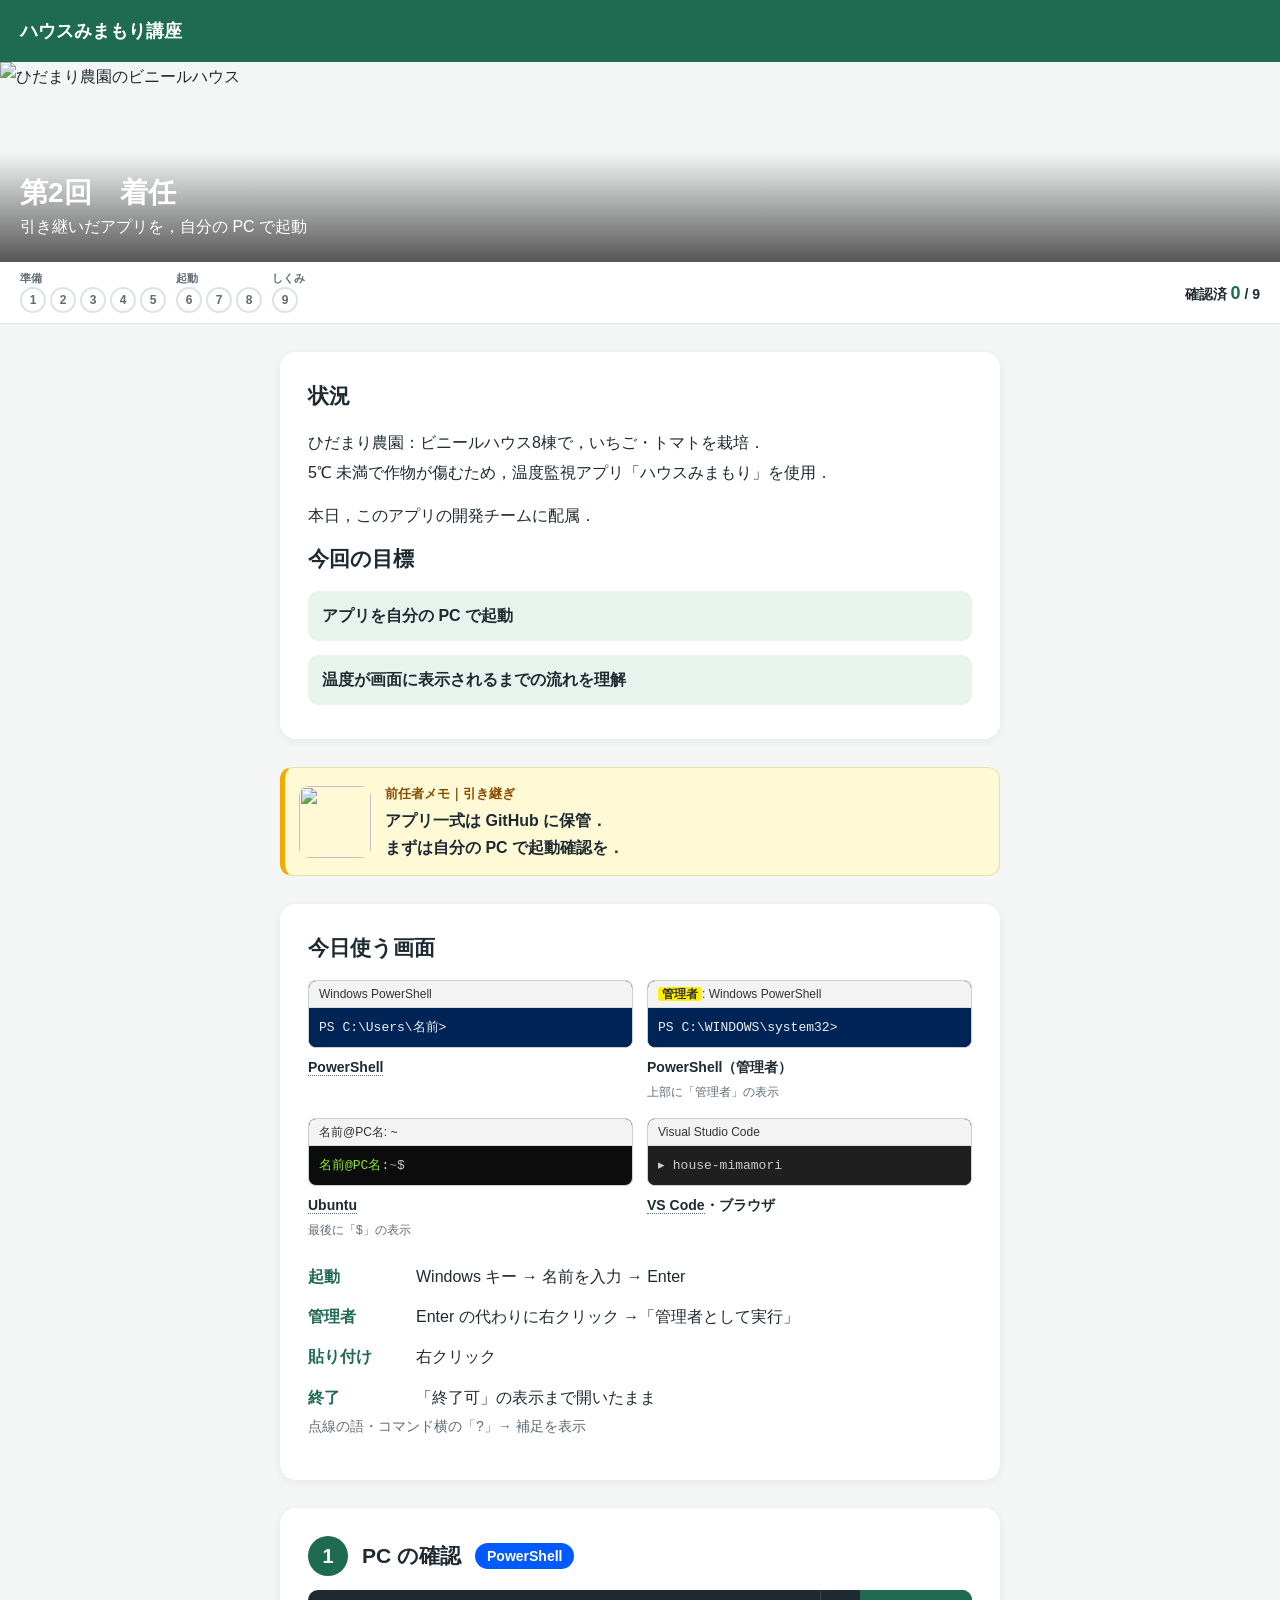
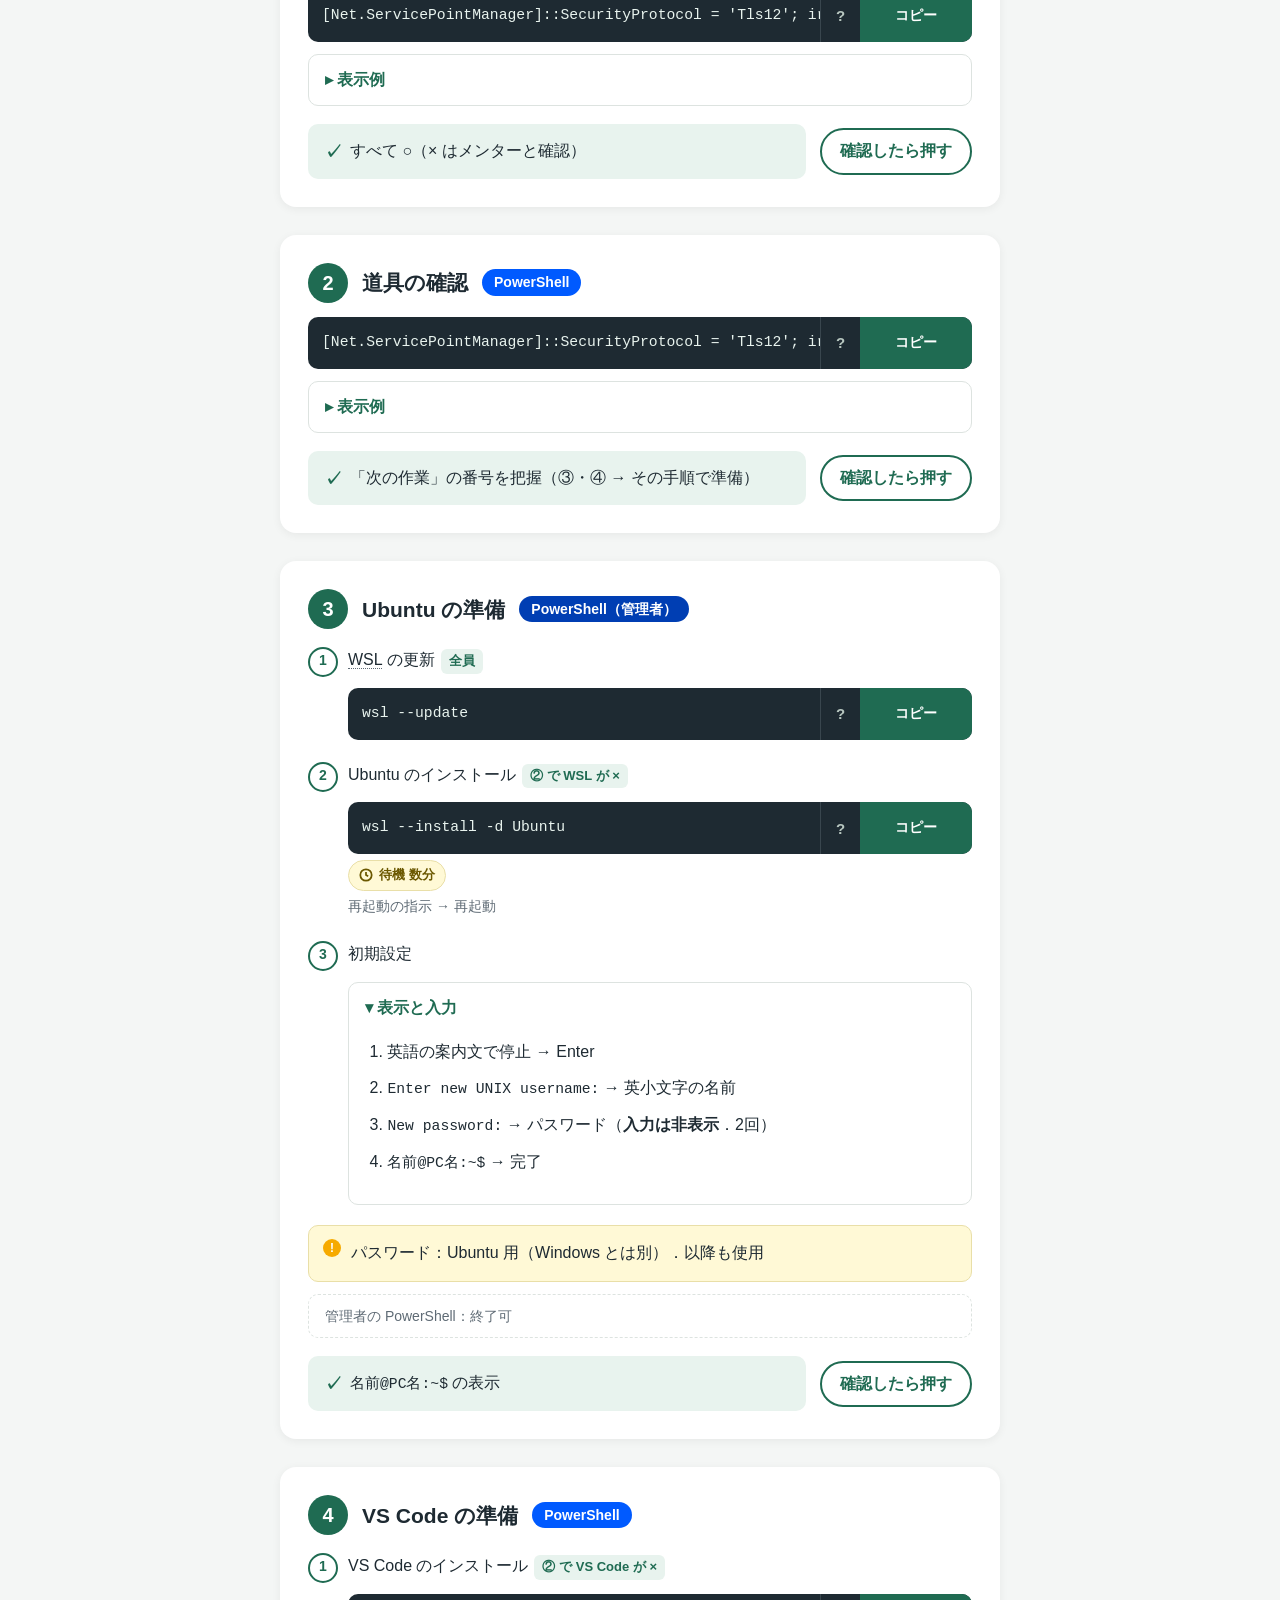
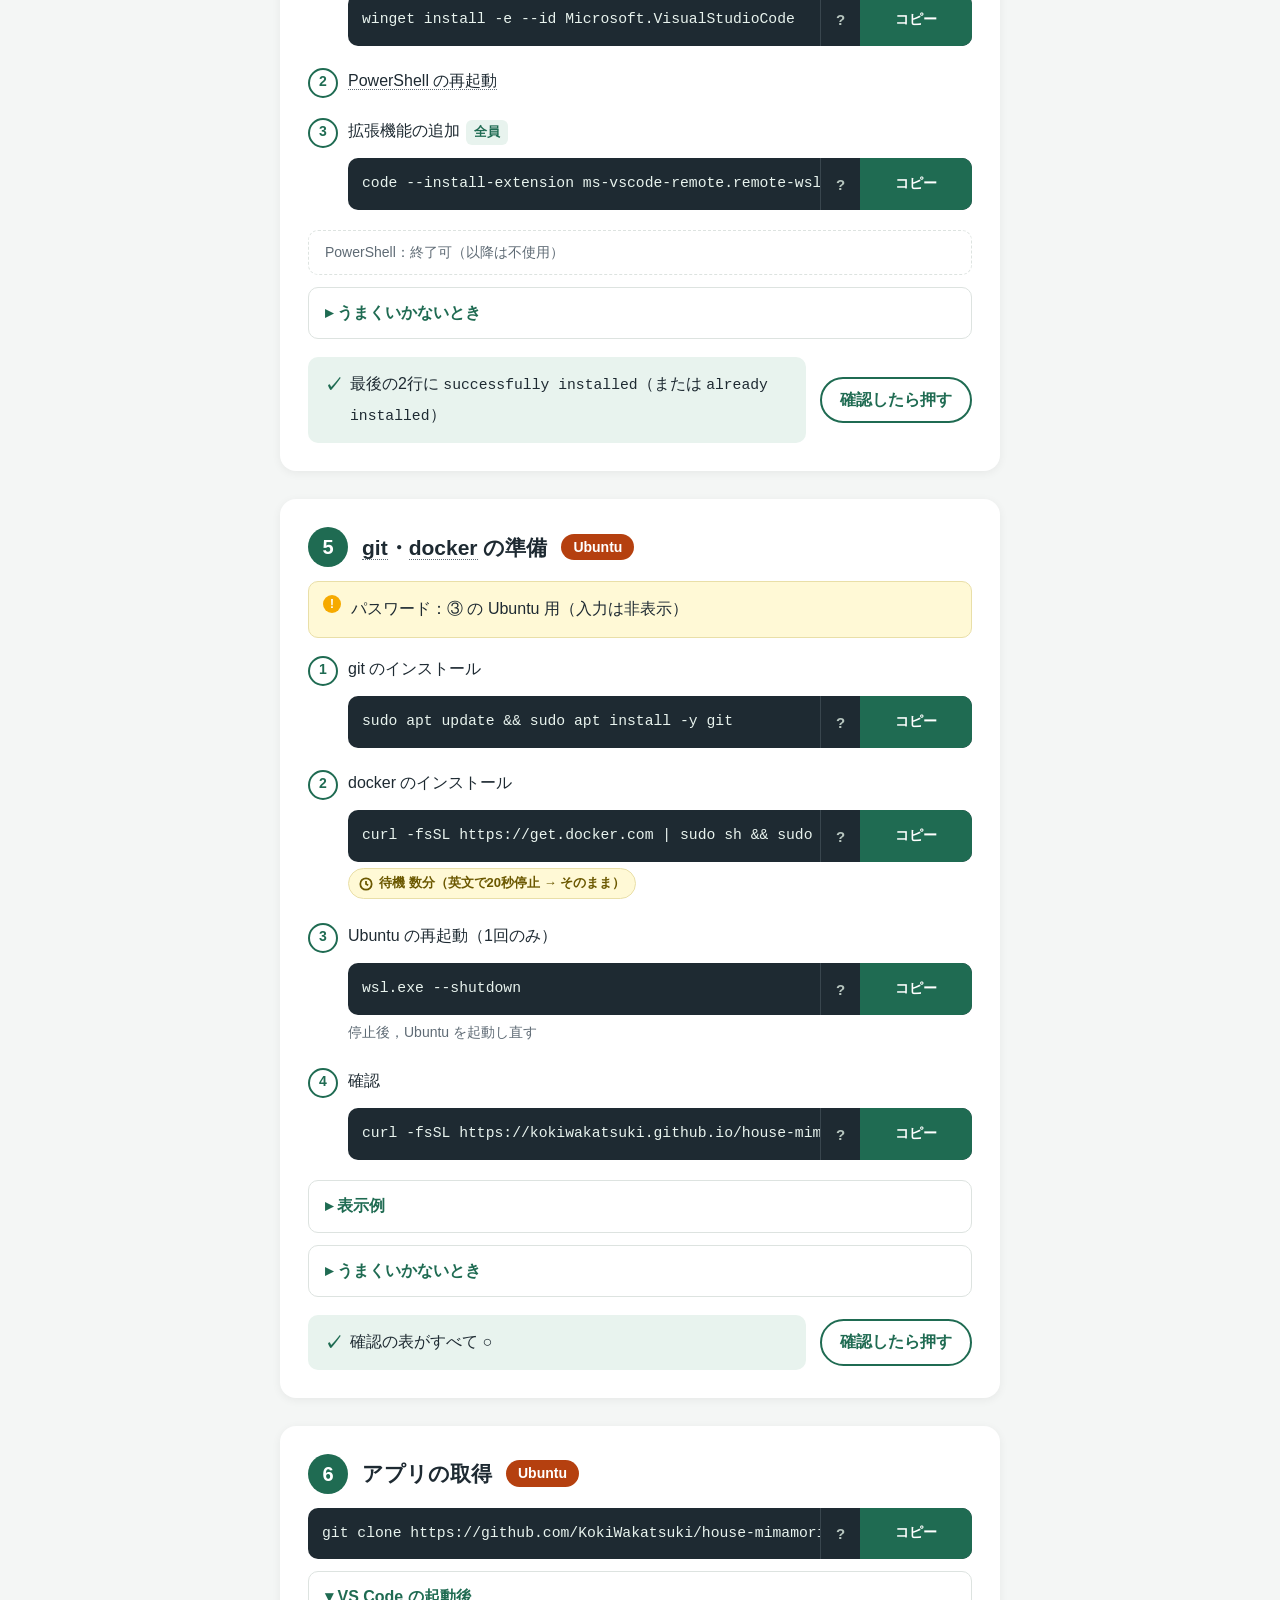
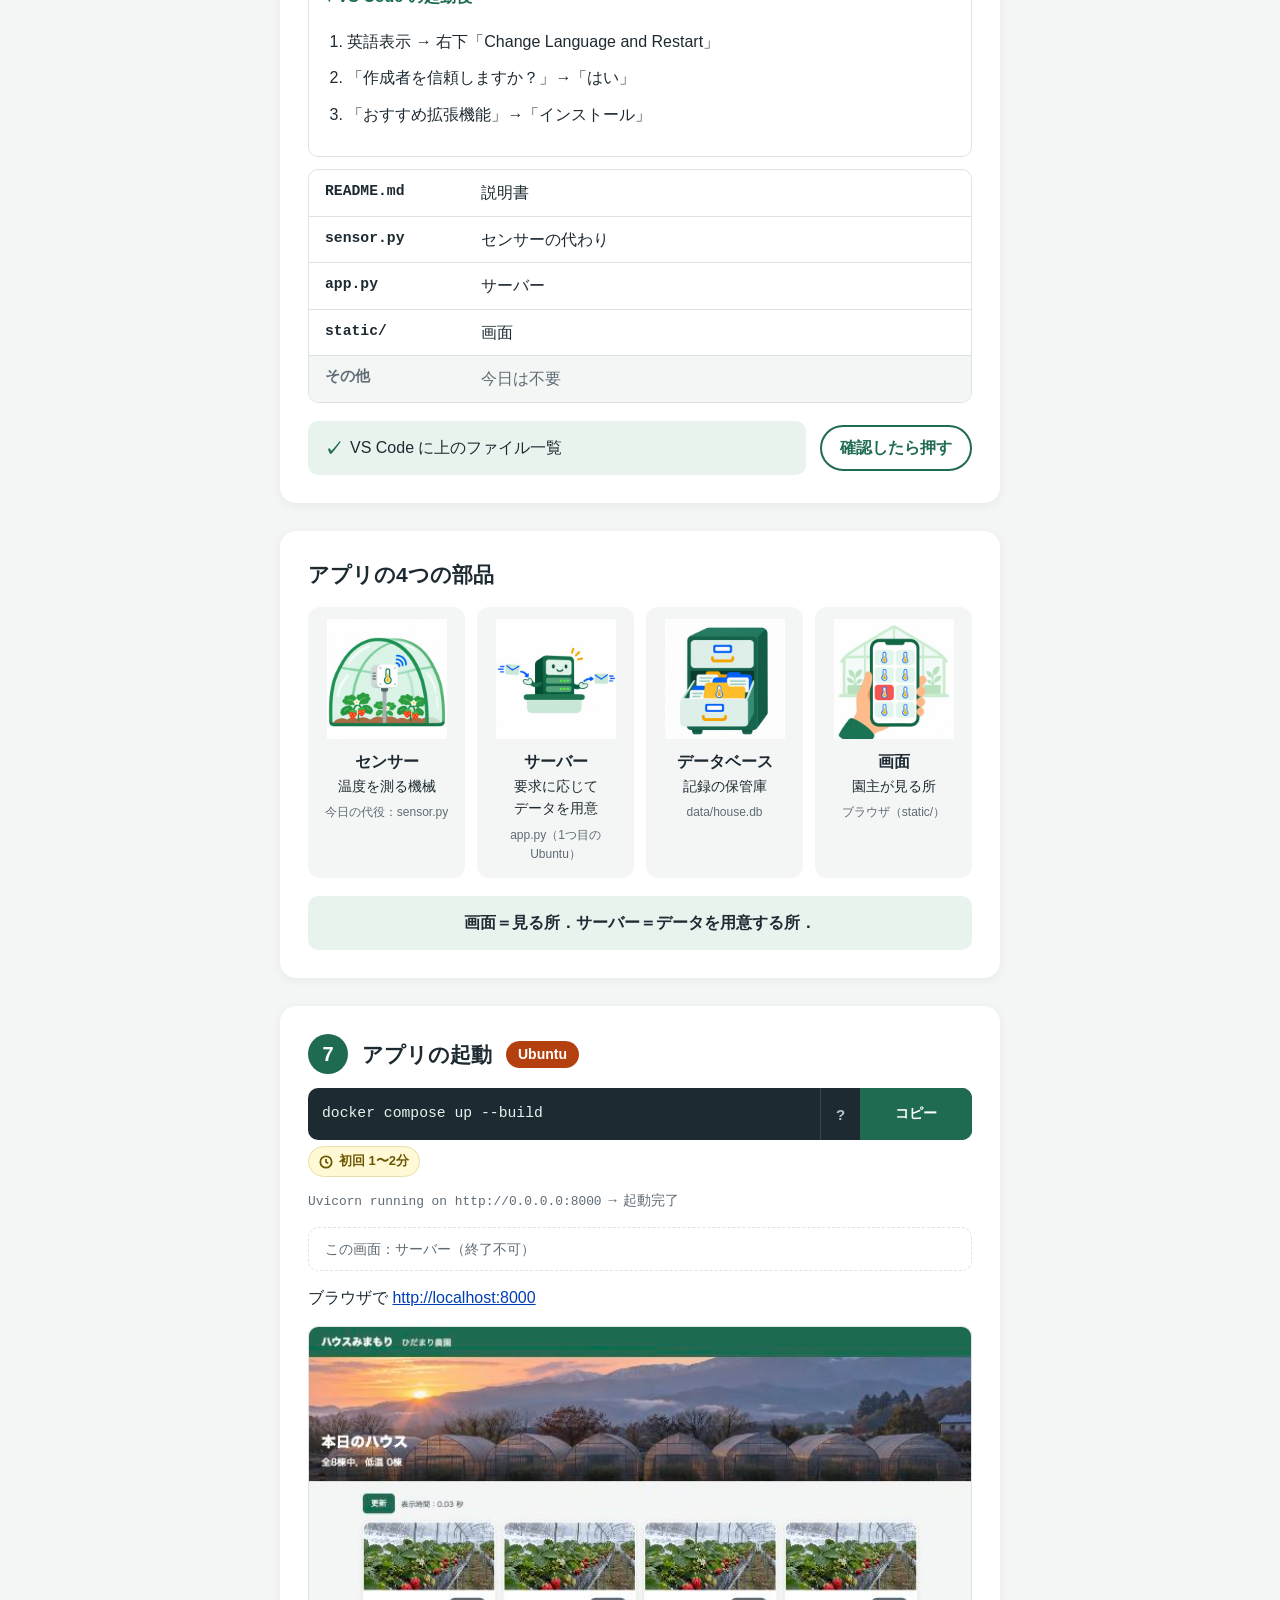
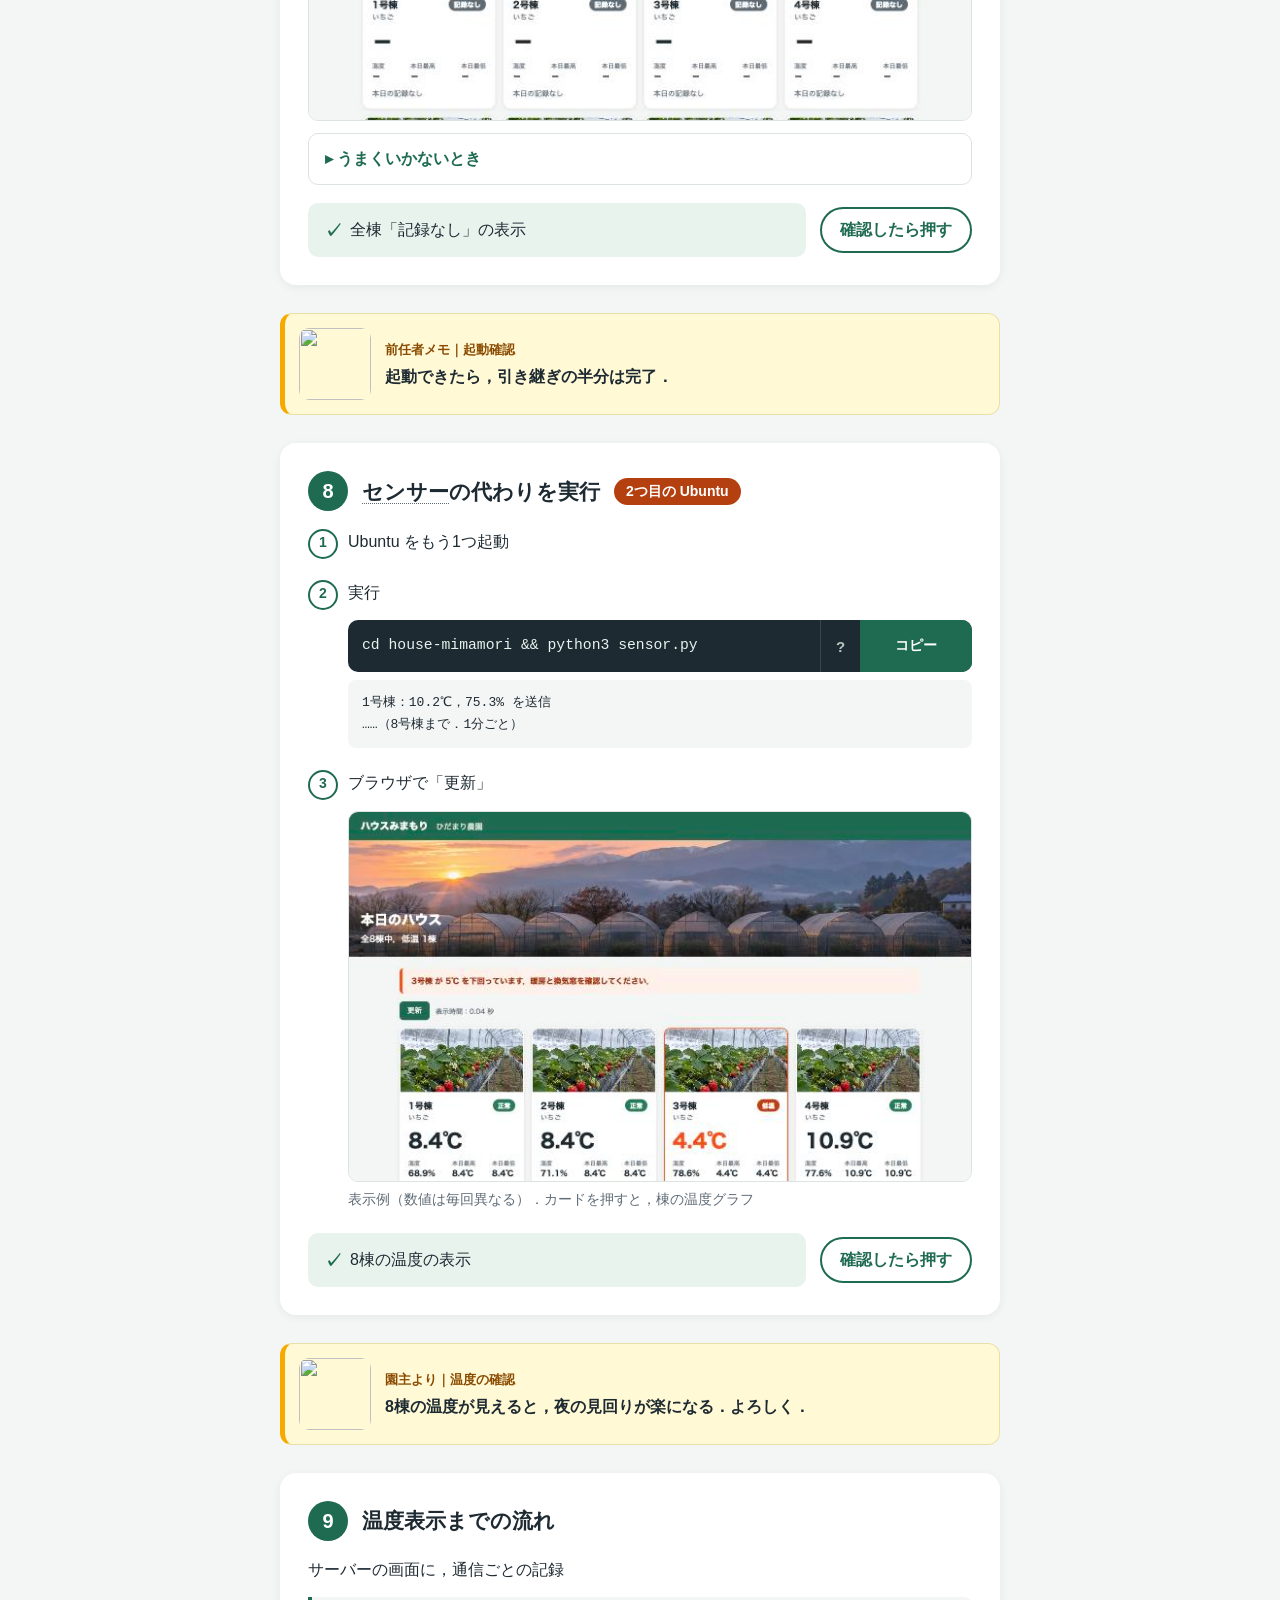
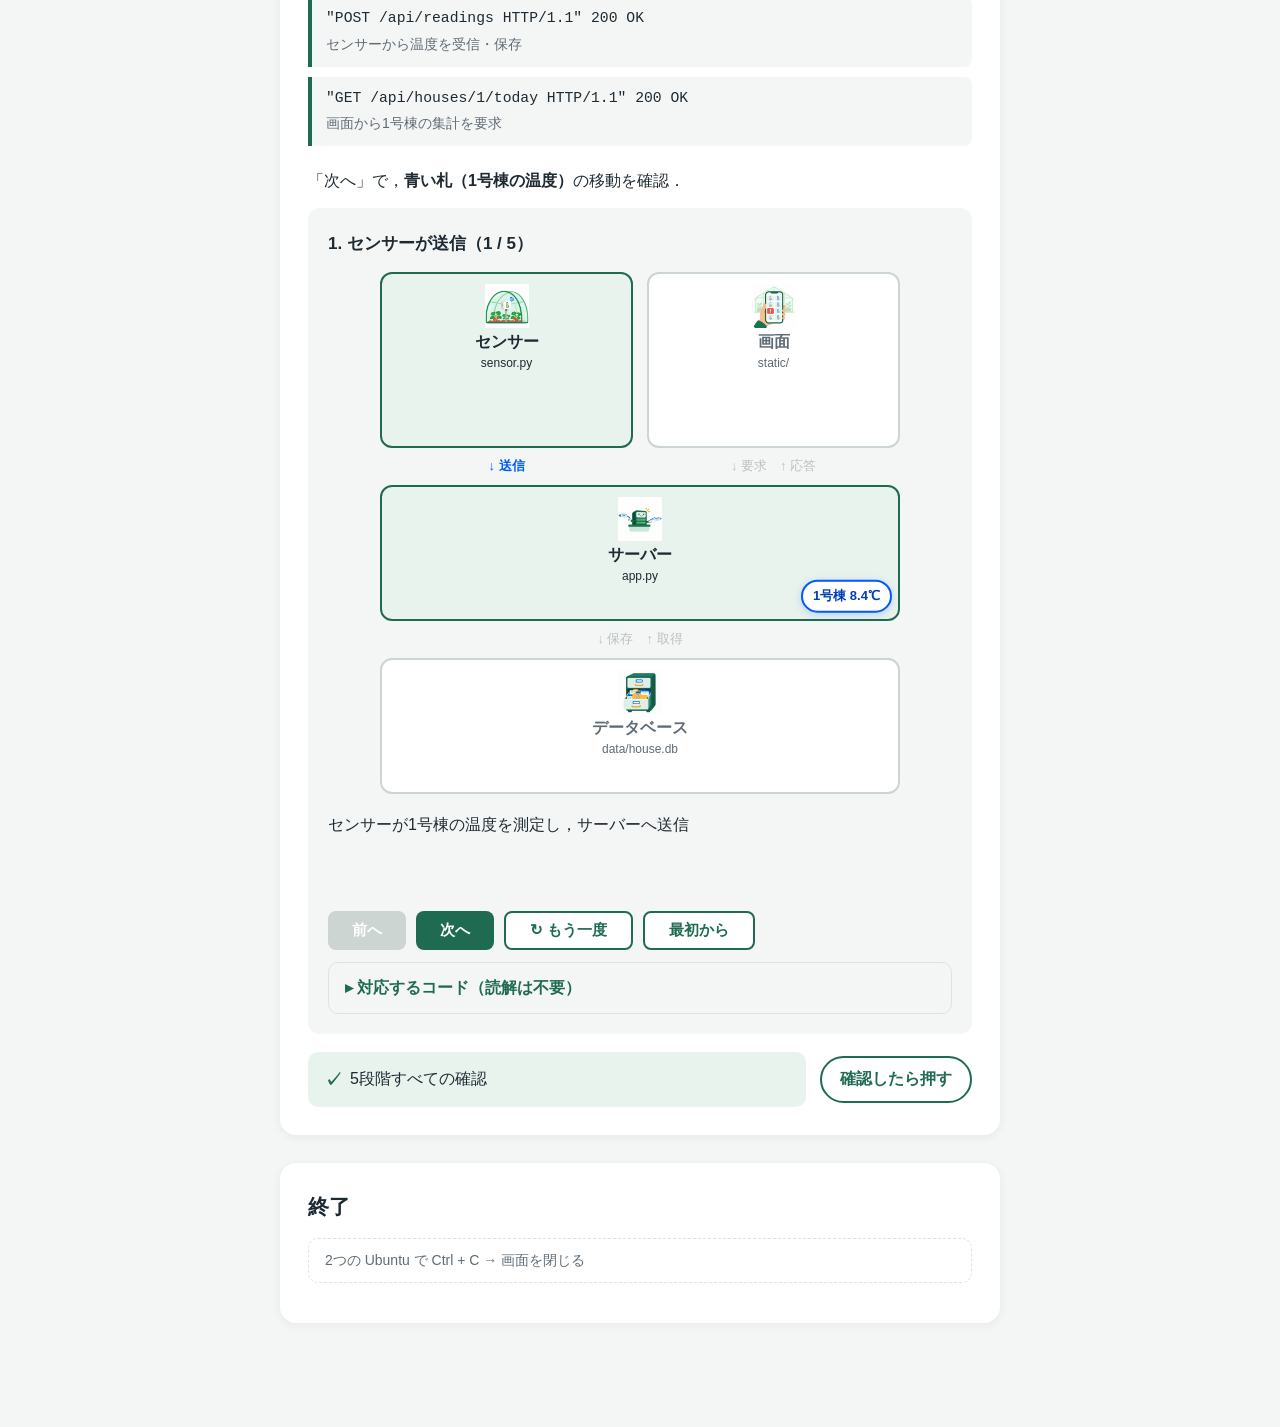
==== commit 35b2d422: "第2回に4つの部品の絵を追加し，確認済・吹き出し・流れの図を直す センサー・サーバー・データベース・画面の絵（Codex の画像生成）で役割を説明．確認済のボタンを作り直し，吹き出しを必要な情報だけに" ====
--- a/02/index.html
+++ b/02/index.html
@@ -84,7 +84,7 @@
             <div class="window-bar">名前@PC名: ~</div>
             <div class="window-body"><span class="user">名前@PC名</span>:<span class="path">~</span>$</div>
           </div>
-          <div class="window-label"><span data-tip="Windows の中で動く，別の OS（Linux の一種）／アプリの実行場所" data-tip-head="用語｜Ubuntu">Ubuntu</span><small>最後に「$」の表示</small></div>
+          <div class="window-label"><span data-tip="Windows の中で動く，別の OS" data-tip-head="用語｜Ubuntu">Ubuntu</span><small>最後に「$」の表示</small></div>
         </div>
         <div>
           <div class="window">
@@ -110,7 +110,7 @@
         <h2>PC の確認</h2>
         <span class="where ps">PowerShell</span>
       </div>
-      <div class="cmd"><code data-tip="受講可能な PC か確認／インストールなし">[Net.ServicePointManager]::SecurityProtocol = 'Tls12'; irm https://kokiwakatsuki.github.io/house-mimamori-course/win/pc.txt | iex</code><button class="copy">コピー</button></div>
+      <div class="cmd"><code data-tip="確認のみ．インストールなし">[Net.ServicePointManager]::SecurityProtocol = 'Tls12'; irm https://kokiwakatsuki.github.io/house-mimamori-course/win/pc.txt | iex</code><button class="copy">コピー</button></div>
       <details>
         <summary>表示例</summary>
         <div class="detail-body">
@@ -123,7 +123,7 @@
       </details>
       <div class="check-row">
         <p class="done">すべて ○（× はメンターと確認）</p>
-        <label class="check"><input type="checkbox" data-step="1"><span class="box"></span>確認済</label>
+        <label class="check"><input type="checkbox" data-step="1"><span class="check-off">確認したら押す</span><span class="check-on">✓ 確認済</span></label>
       </div>
     </section>
 
@@ -134,7 +134,7 @@
         <h2>道具の確認</h2>
         <span class="where ps">PowerShell</span>
       </div>
-      <div class="cmd"><code data-tip="必要な道具の有無を確認／インストールなし">[Net.ServicePointManager]::SecurityProtocol = 'Tls12'; irm https://kokiwakatsuki.github.io/house-mimamori-course/win/tools.txt | iex</code><button class="copy">コピー</button></div>
+      <div class="cmd"><code data-tip="確認のみ．インストールなし">[Net.ServicePointManager]::SecurityProtocol = 'Tls12'; irm https://kokiwakatsuki.github.io/house-mimamori-course/win/tools.txt | iex</code><button class="copy">コピー</button></div>
       <details>
         <summary>表示例</summary>
         <div class="detail-body">
@@ -146,7 +146,7 @@
       </details>
       <div class="check-row">
         <p class="done">「次の作業」の番号を把握（③・④ → その手順で準備）</p>
-        <label class="check"><input type="checkbox" data-step="2"><span class="box"></span>確認済</label>
+        <label class="check"><input type="checkbox" data-step="2"><span class="check-off">確認したら押す</span><span class="check-on">✓ 確認済</span></label>
       </div>
     </section>
 
@@ -159,7 +159,7 @@
       </div>
       <ol class="actions">
         <li>
-          <p><span data-tip="Windows で Ubuntu を動かす仕組み／古い版では docker が自動起動しない" data-tip-head="用語｜WSL">WSL</span> の更新<span class="when">全員</span></p>
+          <p><span data-tip="Windows で Ubuntu を動かす仕組み" data-tip-head="用語｜WSL">WSL</span> の更新<span class="when">全員</span></p>
           <div class="cmd"><code data-tip="WSL を最新版に更新">wsl --update</code><button class="copy">コピー</button></div>
         </li>
         <li>
@@ -187,7 +187,7 @@
       <p class="closable">管理者の PowerShell：終了可</p>
       <div class="check-row">
         <p class="done"><code>名前@PC名:~$</code> の表示</p>
-        <label class="check"><input type="checkbox" data-step="3"><span class="box"></span>確認済</label>
+        <label class="check"><input type="checkbox" data-step="3"><span class="check-off">確認したら押す</span><span class="check-on">✓ 確認済</span></label>
       </div>
     </section>
 
@@ -201,14 +201,14 @@
       <ol class="actions">
         <li>
           <p>VS Code のインストール<span class="when">② で VS Code が ×</span></p>
-          <div class="cmd"><code data-tip="Windows 標準の道具（winget）で VS Code をインストール">winget install -e --id Microsoft.VisualStudioCode</code><button class="copy">コピー</button></div>
-        </li>
-        <li>
-          <p><span data-tip="インストールした VS Code を PowerShell に認識させるため" data-tip-head="理由｜再起動">PowerShell の再起動</span></p>
+          <div class="cmd"><code data-tip="VS Code をインストール">winget install -e --id Microsoft.VisualStudioCode</code><button class="copy">コピー</button></div>
+        </li>
+        <li>
+          <p><span data-tip="VS Code を認識させるため" data-tip-head="理由｜再起動">PowerShell の再起動</span></p>
         </li>
         <li>
           <p>拡張機能の追加<span class="when">全員</span></p>
-          <div class="cmd"><code data-tip="Ubuntu 接続・日本語化の拡張機能を追加">code --install-extension ms-vscode-remote.remote-wsl --install-extension ms-ceintl.vscode-language-pack-ja</code><button class="copy">コピー</button></div>
+          <div class="cmd"><code data-tip="Ubuntu 接続・日本語化">code --install-extension ms-vscode-remote.remote-wsl --install-extension ms-ceintl.vscode-language-pack-ja</code><button class="copy">コピー</button></div>
         </li>
       </ol>
       <p class="closable">PowerShell：終了可（以降は不使用）</p>
@@ -220,7 +220,7 @@
       </details>
       <div class="check-row">
         <p class="done">最後の2行に <code>successfully installed</code>（または <code>already installed</code>）</p>
-        <label class="check"><input type="checkbox" data-step="4"><span class="box"></span>確認済</label>
+        <label class="check"><input type="checkbox" data-step="4"><span class="check-off">確認したら押す</span><span class="check-on">✓ 確認済</span></label>
       </div>
     </section>
 
@@ -228,28 +228,28 @@
     <section class="card" id="step-5">
       <div class="step-head">
         <span class="step-num">5</span>
-        <h2><span data-tip="変更履歴を記録する道具" data-tip-head="用語｜git">git</span>・<span data-tip="アプリを「箱（コンテナ）」ごと起動する道具" data-tip-head="用語｜docker">docker</span> の準備</h2>
+        <h2><span data-tip="変更履歴を記録する道具" data-tip-head="用語｜git">git</span>・<span data-tip="アプリを箱（コンテナ）ごと起動する道具" data-tip-head="用語｜docker">docker</span> の準備</h2>
         <span class="where ub">Ubuntu</span>
       </div>
       <p class="caution">パスワード：③ の Ubuntu 用（入力は非表示）</p>
       <ol class="actions">
         <li>
           <p>git のインストール</p>
-          <div class="cmd"><code data-tip="sudo：管理者の権限で実行／apt：Ubuntu 公式の配布元からインストール">sudo apt update && sudo apt install -y git</code><button class="copy">コピー</button></div>
+          <div class="cmd"><code data-tip="git をインストール">sudo apt update && sudo apt install -y git</code><button class="copy">コピー</button></div>
         </li>
         <li>
           <p>docker のインストール</p>
-          <div class="cmd"><code data-tip="docker 公式の手順でインストール／sudo なしで使えるよう設定">curl -fsSL https://get.docker.com | sudo sh && sudo usermod -aG docker $USER</code><button class="copy">コピー</button></div>
+          <div class="cmd"><code data-tip="docker をインストール">curl -fsSL https://get.docker.com | sudo sh && sudo usermod -aG docker $USER</code><button class="copy">コピー</button></div>
           <span class="wait"><svg viewBox="0 0 16 16" fill="none" stroke="currentColor" stroke-width="2"><circle cx="8" cy="8" r="6.5"/><path d="M8 4.5V8l2.5 1.5"/></svg>待機 数分（英文で20秒停止 → そのまま）</span>
         </li>
         <li>
           <p>Ubuntu の再起動（1回のみ）</p>
-          <div class="cmd"><code data-tip="Ubuntu を停止／設定の反映のため">wsl.exe --shutdown</code><button class="copy">コピー</button></div>
+          <div class="cmd"><code data-tip="Ubuntu を停止">wsl.exe --shutdown</code><button class="copy">コピー</button></div>
           <p class="hint">停止後，Ubuntu を起動し直す</p>
         </li>
         <li>
           <p>確認</p>
-          <div class="cmd"><code data-tip="git・docker などの状態を確認">curl -fsSL https://kokiwakatsuki.github.io/house-mimamori-course/ubuntu/tools.sh | bash</code><button class="copy">コピー</button></div>
+          <div class="cmd"><code data-tip="インストール結果を確認">curl -fsSL https://kokiwakatsuki.github.io/house-mimamori-course/ubuntu/tools.sh | bash</code><button class="copy">コピー</button></div>
         </li>
       </ol>
       <details>
@@ -268,13 +268,13 @@
         <div class="detail-body">
           <p><b>systemd が ※</b> → ③ の1（WSL の更新）→ ここの3</p>
           <p><b>systemd が ×</b> → 次を実行 → ここの3</p>
-          <div class="cmd"><code data-tip="docker を自動起動する設定を追加">printf '[boot]\nsystemd=true\n' | sudo tee -a /etc/wsl.conf</code><button class="copy">コピー</button></div>
+          <div class="cmd"><code data-tip="docker の自動起動を設定">printf '[boot]\nsystemd=true\n' | sudo tee -a /etc/wsl.conf</code><button class="copy">コピー</button></div>
           <p><b>docker が △</b> → ここの3</p>
         </div>
       </details>
       <div class="check-row">
         <p class="done">確認の表がすべて ○</p>
-        <label class="check"><input type="checkbox" data-step="5"><span class="box"></span>確認済</label>
+        <label class="check"><input type="checkbox" data-step="5"><span class="check-off">確認したら押す</span><span class="check-on">✓ 確認済</span></label>
       </div>
     </section>
 
@@ -285,7 +285,7 @@
         <h2>アプリの取得</h2>
         <span class="where ub">Ubuntu</span>
       </div>
-      <div class="cmd"><code data-tip="GitHub のアプリを複製（clone）し，VS Code で開く">git clone https://github.com/KokiWakatsuki/house-mimamori.git && cd house-mimamori && code .</code><button class="copy">コピー</button></div>
+      <div class="cmd"><code data-tip="アプリを複製し，VS Code で開く">git clone https://github.com/KokiWakatsuki/house-mimamori.git && cd house-mimamori && code .</code><button class="copy">コピー</button></div>
       <details open>
         <summary>VS Code の起動後</summary>
         <div class="detail-body">
@@ -305,8 +305,32 @@
       </div>
       <div class="check-row">
         <p class="done">VS Code に上のファイル一覧</p>
-        <label class="check"><input type="checkbox" data-step="6"><span class="box"></span>確認済</label>
-      </div>
+        <label class="check"><input type="checkbox" data-step="6"><span class="check-off">確認したら押す</span><span class="check-on">✓ 確認済</span></label>
+      </div>
+    </section>
+
+    <!-- ===== アプリの4つの部品（⑦の前に） ===== -->
+    <section class="card">
+      <h2>アプリの4つの部品</h2>
+      <div class="parts">
+        <figure class="part">
+          <img src="../images/parts/sensor.jpg" alt="ハウスの中の温度センサー">
+          <figcaption><b>センサー</b>温度を測る機械<span class="part-here">今日の代役：sensor.py</span></figcaption>
+        </figure>
+        <figure class="part">
+          <img src="../images/parts/server.jpg" alt="要求に応答するサーバー">
+          <figcaption><b>サーバー</b>要求に応じてデータを用意<span class="part-here">app.py（1つ目の Ubuntu）</span></figcaption>
+        </figure>
+        <figure class="part">
+          <img src="../images/parts/database.jpg" alt="記録をしまうデータベース">
+          <figcaption><b>データベース</b>記録の保管庫<span class="part-here">data/house.db</span></figcaption>
+        </figure>
+        <figure class="part">
+          <img src="../images/parts/screen.jpg" alt="スマホに表示された画面">
+          <figcaption><b>画面</b>園主が見る所<span class="part-here">ブラウザ（static/）</span></figcaption>
+        </figure>
+      </div>
+      <p class="key">画面＝見る所．サーバー＝データを用意する所．</p>
     </section>
 
     <!-- ===== ⑦ ===== -->
@@ -316,7 +340,7 @@
         <h2>アプリの起動</h2>
         <span class="where ub">Ubuntu</span>
       </div>
-      <div class="cmd"><code data-tip="compose.yml の設定でコンテナを作成・起動">docker compose up --build</code><button class="copy">コピー</button></div>
+      <div class="cmd"><code data-tip="アプリを起動">docker compose up --build</code><button class="copy">コピー</button></div>
       <span class="wait"><svg viewBox="0 0 16 16" fill="none" stroke="currentColor" stroke-width="2"><circle cx="8" cy="8" r="6.5"/><path d="M8 4.5V8l2.5 1.5"/></svg>初回 1〜2分</span>
       <p class="hint" style="margin-top: 8px;"><code>Uvicorn running on http://0.0.0.0:8000</code> → 起動完了</p>
       <p class="closable">この画面：サーバー（終了不可）</p>
@@ -326,13 +350,13 @@
         <summary>うまくいかないとき</summary>
         <div class="detail-body">
           <p><b>permission denied</b> → ⑤ の3 → 次を実行</p>
-          <div class="cmd"><code data-tip="アプリのフォルダに移動して起動">cd ~/house-mimamori && docker compose up --build</code><button class="copy">コピー</button></div>
+          <div class="cmd"><code data-tip="アプリを起動">cd ~/house-mimamori && docker compose up --build</code><button class="copy">コピー</button></div>
           <p><b>address already in use</b> → メンターと確認</p>
         </div>
       </details>
       <div class="check-row">
         <p class="done">全棟「記録なし」の表示</p>
-        <label class="check"><input type="checkbox" data-step="7"><span class="box"></span>確認済</label>
+        <label class="check"><input type="checkbox" data-step="7"><span class="check-off">確認したら押す</span><span class="check-on">✓ 確認済</span></label>
       </div>
     </section>
 
@@ -345,7 +369,7 @@
     <section class="card" id="step-8">
       <div class="step-head">
         <span class="step-num">8</span>
-        <h2><span data-tip="実際のハウスでは，センサー（測定機器）が温度を送信" data-tip-head="用語｜センサー">センサー</span>の代わりを実行</h2>
+        <h2><span data-tip="温度を測る機械" data-tip-head="用語｜センサー">センサー</span>の代わりを実行</h2>
         <span class="where ub">2つ目の Ubuntu</span>
       </div>
       <ol class="actions">
@@ -354,7 +378,7 @@
         </li>
         <li>
           <p>実行</p>
-          <div class="cmd"><code data-tip="アプリのフォルダに移動し，センサーの代わりを起動／1分ごとに8棟の温度を送信">cd house-mimamori && python3 sensor.py</code><button class="copy">コピー</button></div>
+          <div class="cmd"><code data-tip="センサーの代わりを起動">cd house-mimamori && python3 sensor.py</code><button class="copy">コピー</button></div>
 <pre class="out">1号棟：10.2℃，75.3% を送信
 ……（8号棟まで．1分ごと）</pre>
         </li>
@@ -366,7 +390,7 @@
       </ol>
       <div class="check-row">
         <p class="done">8棟の温度の表示</p>
-        <label class="check"><input type="checkbox" data-step="8"><span class="box"></span>確認済</label>
+        <label class="check"><input type="checkbox" data-step="8"><span class="check-off">確認したら押す</span><span class="check-on">✓ 確認済</span></label>
       </div>
     </section>
 
@@ -391,19 +415,21 @@
       <div class="flow">
         <div class="flow-step" id="flow-step"></div>
         <div class="stage" id="stage">
-          <div class="box" id="box-sensor">センサー<small>sensor.py</small></div>
-          <div class="box" id="box-screen">画面<small>static/</small><span class="landed" id="landed">1号棟　8.4℃</span></div>
+          <div class="box" id="box-sensor"><img class="box-img" src="../images/parts/sensor.jpg" alt="">センサー<small>sensor.py</small></div>
+          <div class="box" id="box-screen"><img class="box-img" src="../images/parts/screen.jpg" alt="">画面<small>static/</small><span class="landed" id="landed">1号棟　8.4℃</span></div>
           <div class="arrow" id="arrow-1">↓ 送信</div>
           <div class="arrow" id="arrow-3">↓ 要求　↑ 応答</div>
-          <div class="box wide" id="box-server">サーバー<small>app.py</small></div>
+          <div class="box wide" id="box-server"><img class="box-img" src="../images/parts/server.jpg" alt="">サーバー<small>app.py</small></div>
           <div class="arrow wide" id="arrow-2">↓ 保存　↑ 取得</div>
-          <div class="box wide" id="box-db">データベース<small>data/house.db</small></div>
+          <div class="box wide" id="box-db"><img class="box-img" src="../images/parts/database.jpg" alt="">データベース<small>data/house.db</small></div>
           <span class="tag" id="tag">1号棟 8.4℃</span>
         </div>
         <p class="flow-text" id="flow-text"></p>
         <div class="flow-nav">
           <button id="flow-prev">前へ</button>
           <button id="flow-next">次へ</button>
+          <button id="flow-replay" class="sub">↻ もう一度</button>
+          <button id="flow-restart" class="sub">最初から</button>
         </div>
         <details>
           <summary>対応するコード（読解は不要）</summary>
@@ -415,7 +441,7 @@
       </div>
       <div class="check-row">
         <p class="done">5段階すべての確認</p>
-        <label class="check"><input type="checkbox" data-step="9"><span class="box"></span>確認済</label>
+        <label class="check"><input type="checkbox" data-step="9"><span class="check-off">確認したら押す</span><span class="check-on">✓ 確認済</span></label>
       </div>
     </section>
 
--- a/style.css
+++ b/style.css
@@ -235,21 +235,28 @@
 .closable { margin-top: 10px; padding: 8px 16px; border-radius: 10px; border: 1px dashed var(--line); color: var(--gray); font-size: 14px; }
 
 .check {
-  display: inline-flex; align-items: center; gap: 8px;
-  padding: 8px 16px;
+  position: relative;
+  flex-shrink: 0;
+  display: inline-flex; align-items: center; justify-content: center;
+  min-width: 150px;
+  padding: 10px 18px;
   border: 2px solid var(--green);
   border-radius: 999px;
+  background: var(--white);
   color: var(--green);
   font-weight: bold;
+  line-height: 1.4;
   cursor: pointer;
   user-select: none;
-  transition: background 0.16s, color 0.16s;
-}
+  transition: background 0.16s, color 0.16s, transform 0.1s;
+}
+.check:hover { background: var(--green-light); }
+.check:active { transform: scale(0.97); }
 .check input { position: absolute; opacity: 0; pointer-events: none; }
-.check .box { width: 18px; height: 18px; border: 2px solid var(--green); border-radius: 5px; transition: background 0.16s; }
+.check .check-on { display: none; }
 .check:has(input:checked) { background: var(--green); color: var(--white); }
-.check:has(input:checked) .box { background: var(--white); border-color: var(--white); }
-.check:has(input:checked) .box::after { content: "✓"; display: block; color: var(--green); font-size: 14px; line-height: 14px; text-align: center; }
+.check:has(input:checked) .check-on { display: inline; }
+.check:has(input:checked) .check-off { display: none; }
 .check:has(input:focus-visible) { outline: 3px solid var(--blue); outline-offset: 2px; }
 
 
@@ -268,6 +275,17 @@
 
 .shot { display: block; width: 100%; margin: 12px 0 4px; border: 1px solid var(--line); border-radius: 10px; }
 .caption { color: var(--gray); font-size: 14px; }
+
+
+/* ===== アプリの4つの部品 ===== */
+
+.parts { display: grid; grid-template-columns: repeat(4, 1fr); gap: 12px; }
+.part { margin: 0; padding: 12px 10px 14px; border-radius: 12px; background: var(--background); text-align: center; }
+.part img { width: 100%; max-width: 120px; aspect-ratio: 1; object-fit: contain; }
+.part figcaption { font-size: 14px; line-height: 1.6; }
+.part b { display: block; font-size: 16px; }
+.part-here { display: block; margin-top: 6px; color: var(--gray); font-size: 12px; }
+.key { margin: 18px 0 0; padding: 12px 16px; border-radius: 10px; background: var(--green-light); font-weight: bold; text-align: center; }
 
 
 /* ===== VS Code のファイル一覧 ===== */
@@ -329,6 +347,7 @@
 .stage .wide { grid-column: 1 / 3; }
 .box { padding: 10px 8px 34px; border: 2px solid #CCD5D1; border-radius: 12px; background: var(--white); color: var(--gray); text-align: center; font-weight: bold; line-height: 1.5; transition: border-color 0.3s, background 0.3s, color 0.3s; }
 .box small { display: block; font-weight: normal; font-size: 12px; }
+.box-img { display: block; width: 44px; height: 44px; margin: 0 auto 2px; object-fit: contain; }
 .box.on { border-color: var(--green); background: var(--green-light); color: var(--text); }
 .arrow { color: #B8C2BE; text-align: center; font-size: 13px; transition: color 0.3s; }
 .arrow.on { color: var(--blue); font-weight: bold; }
@@ -344,14 +363,17 @@
   font-weight: bold;
   white-space: nowrap;
   box-shadow: 0 2px 8px rgba(0, 90, 255, 0.2);
-  transition: transform 0.45s ease-in-out, opacity 0.2s;
+  transition: transform 1s ease-in-out, opacity 0.2s;
   pointer-events: none;
 }
 .tag.is-hidden { opacity: 0; }
+.tag.no-move { transition: none; }
 .landed { display: block; visibility: hidden; margin-top: 6px; padding: 4px; border-radius: 8px; background: var(--white); color: var(--text); border: 1px solid var(--line); }
 .landed.on { visibility: visible; }
 .flow-text { min-height: 5.7em; margin: 16px 0 10px; white-space: pre-line; }   /* 段が変わってもボタンの位置を固定 */
-.flow-nav { display: flex; gap: 10px; }
+.flow-nav { display: flex; flex-wrap: wrap; gap: 10px; }
+.flow-nav .sub { background: var(--white); color: var(--green); border: 2px solid var(--green); }
+.flow-nav .sub:first-of-type { margin-left: auto; }
 .flow-nav button { padding: 8px 24px; border: none; border-radius: 8px; background: var(--green); color: var(--white); font-size: 15px; font-weight: bold; cursor: pointer; }
 .flow-nav button:disabled { background: #CCD5D1; cursor: default; }
 .flow-code pre { margin: 8px 0 0; padding: 14px; border-radius: 8px; background: var(--text); color: var(--green-light); font-size: 13px; line-height: 1.6; overflow-x: auto; }
@@ -382,6 +404,7 @@
   .card { padding: 22px 18px; }
   .finish img { width: calc(100% + 36px); margin: -22px -18px 20px; }
   .screens { grid-template-columns: 1fr; }
+  .parts { grid-template-columns: 1fr 1fr; }
   .rule, .file { grid-template-columns: 1fr; gap: 0; }
   .progress-group span { display: none; }
   .dot { width: 22px; height: 22px; line-height: 18px; font-size: 11px; }
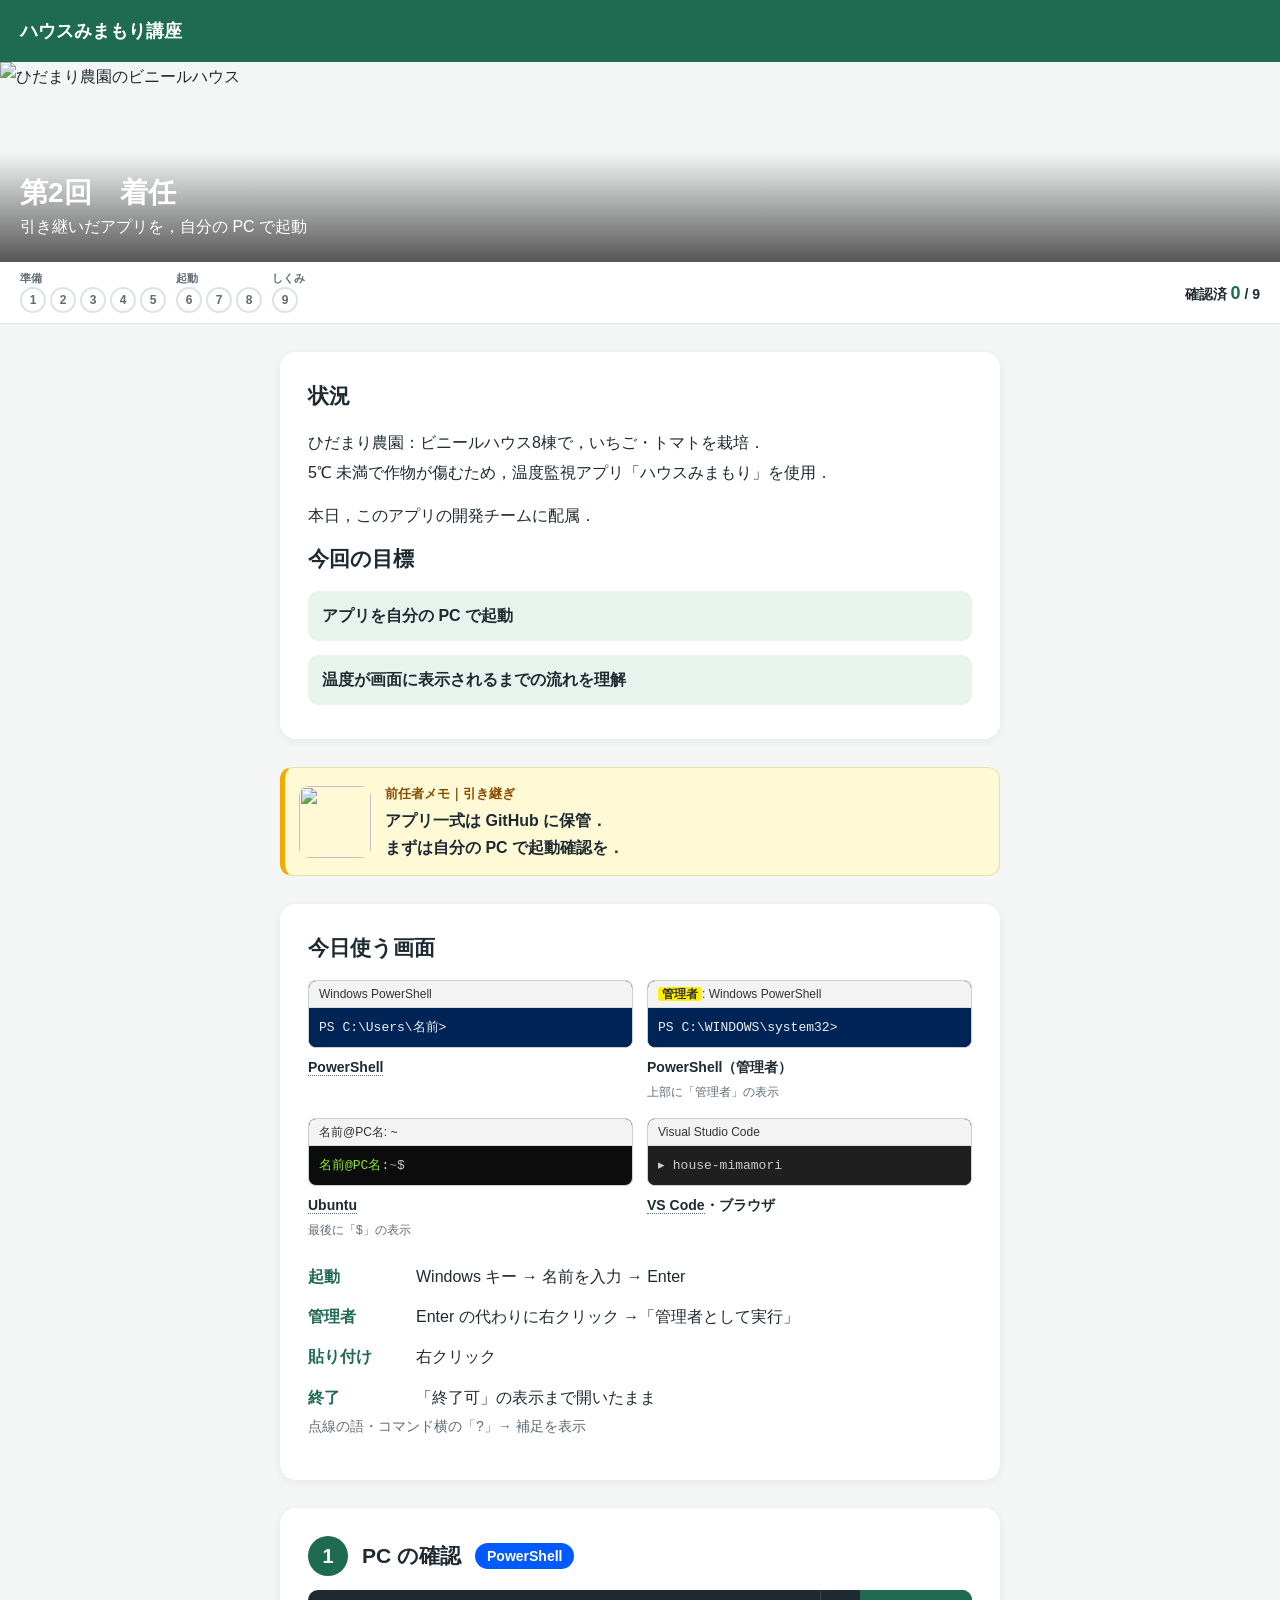
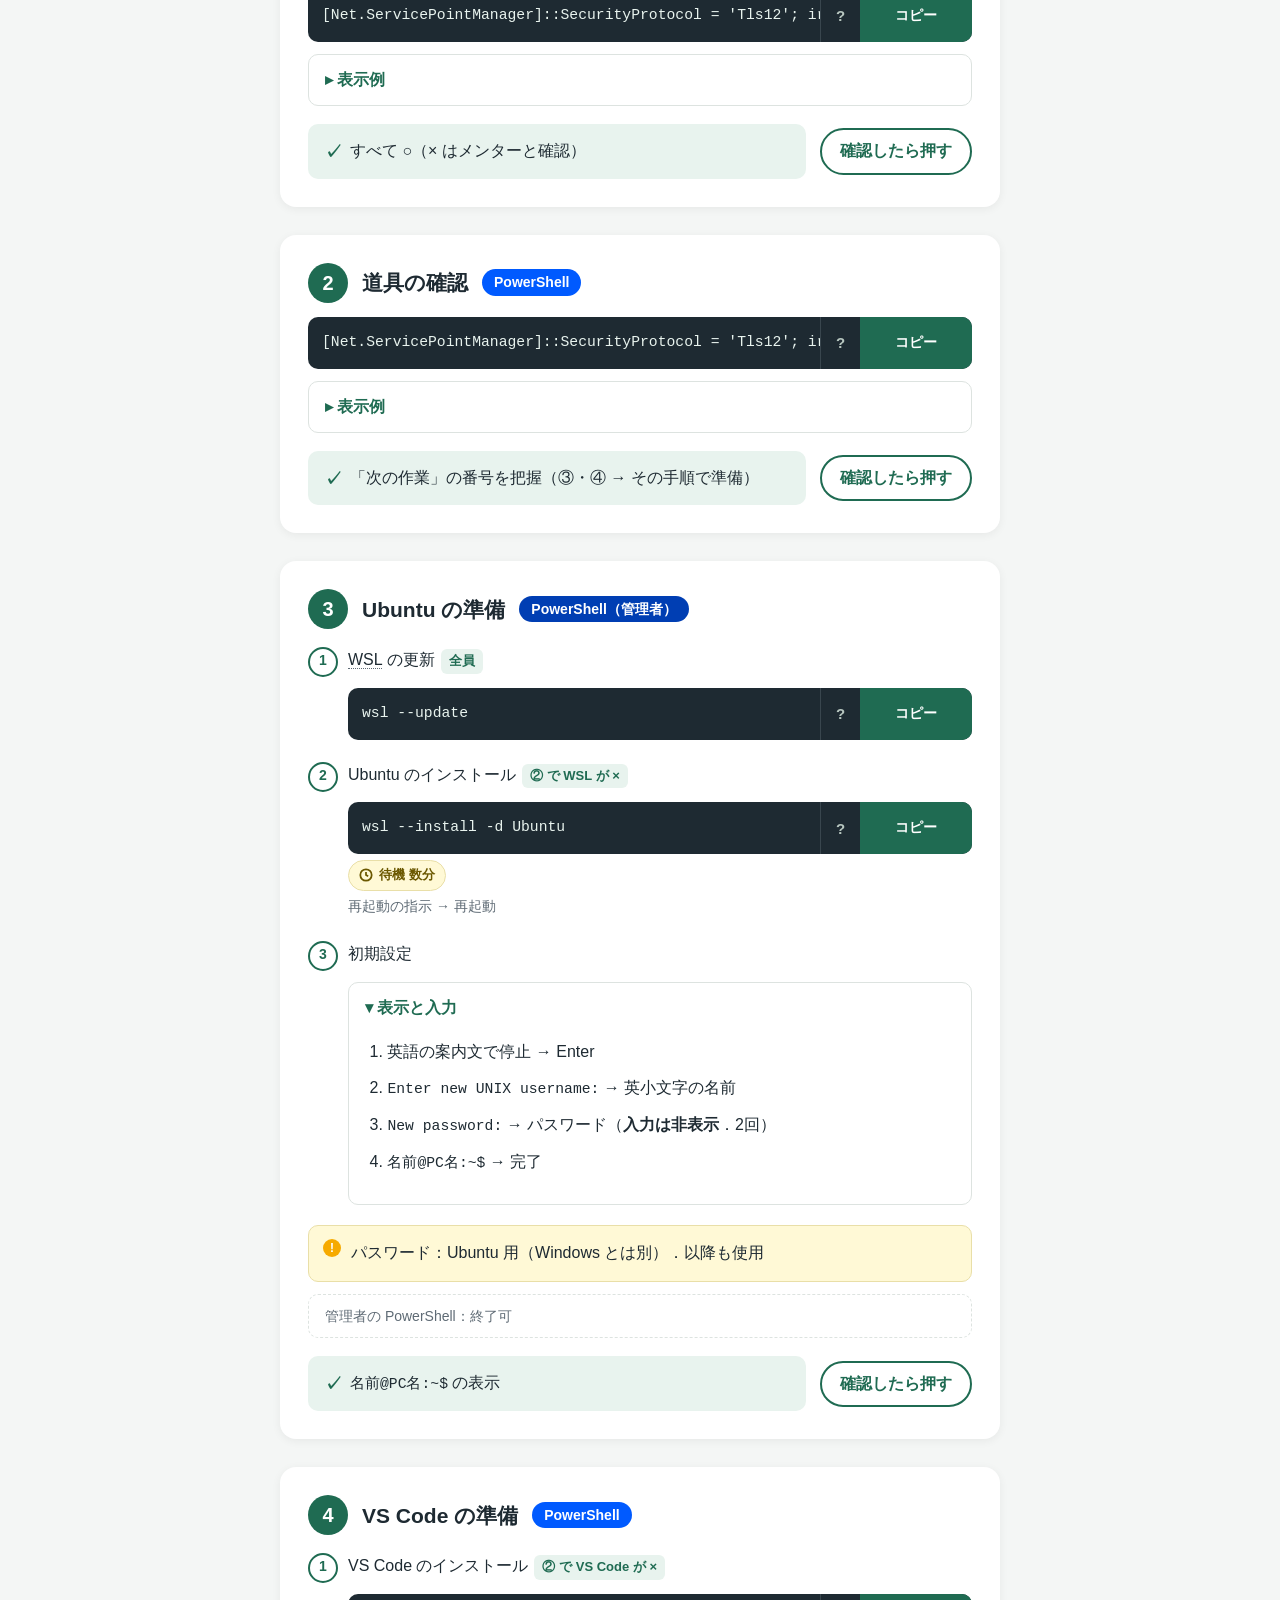
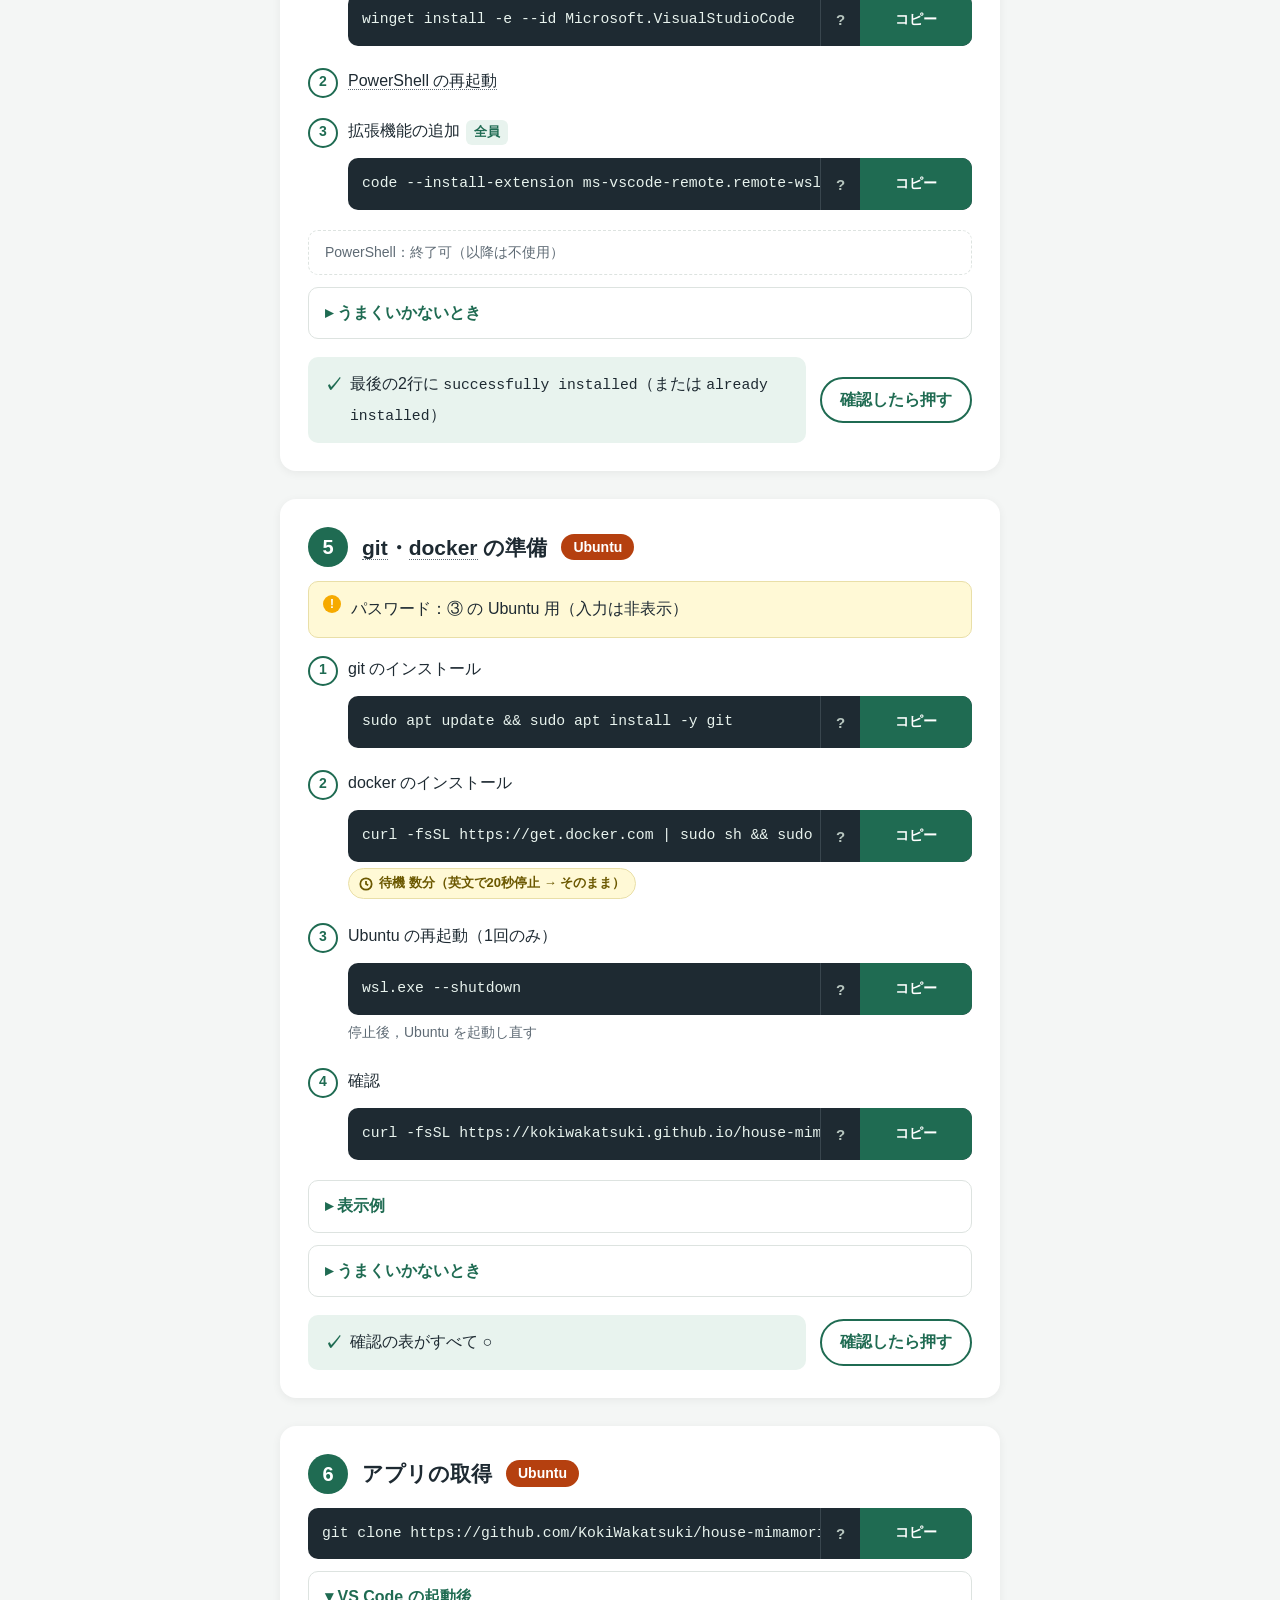
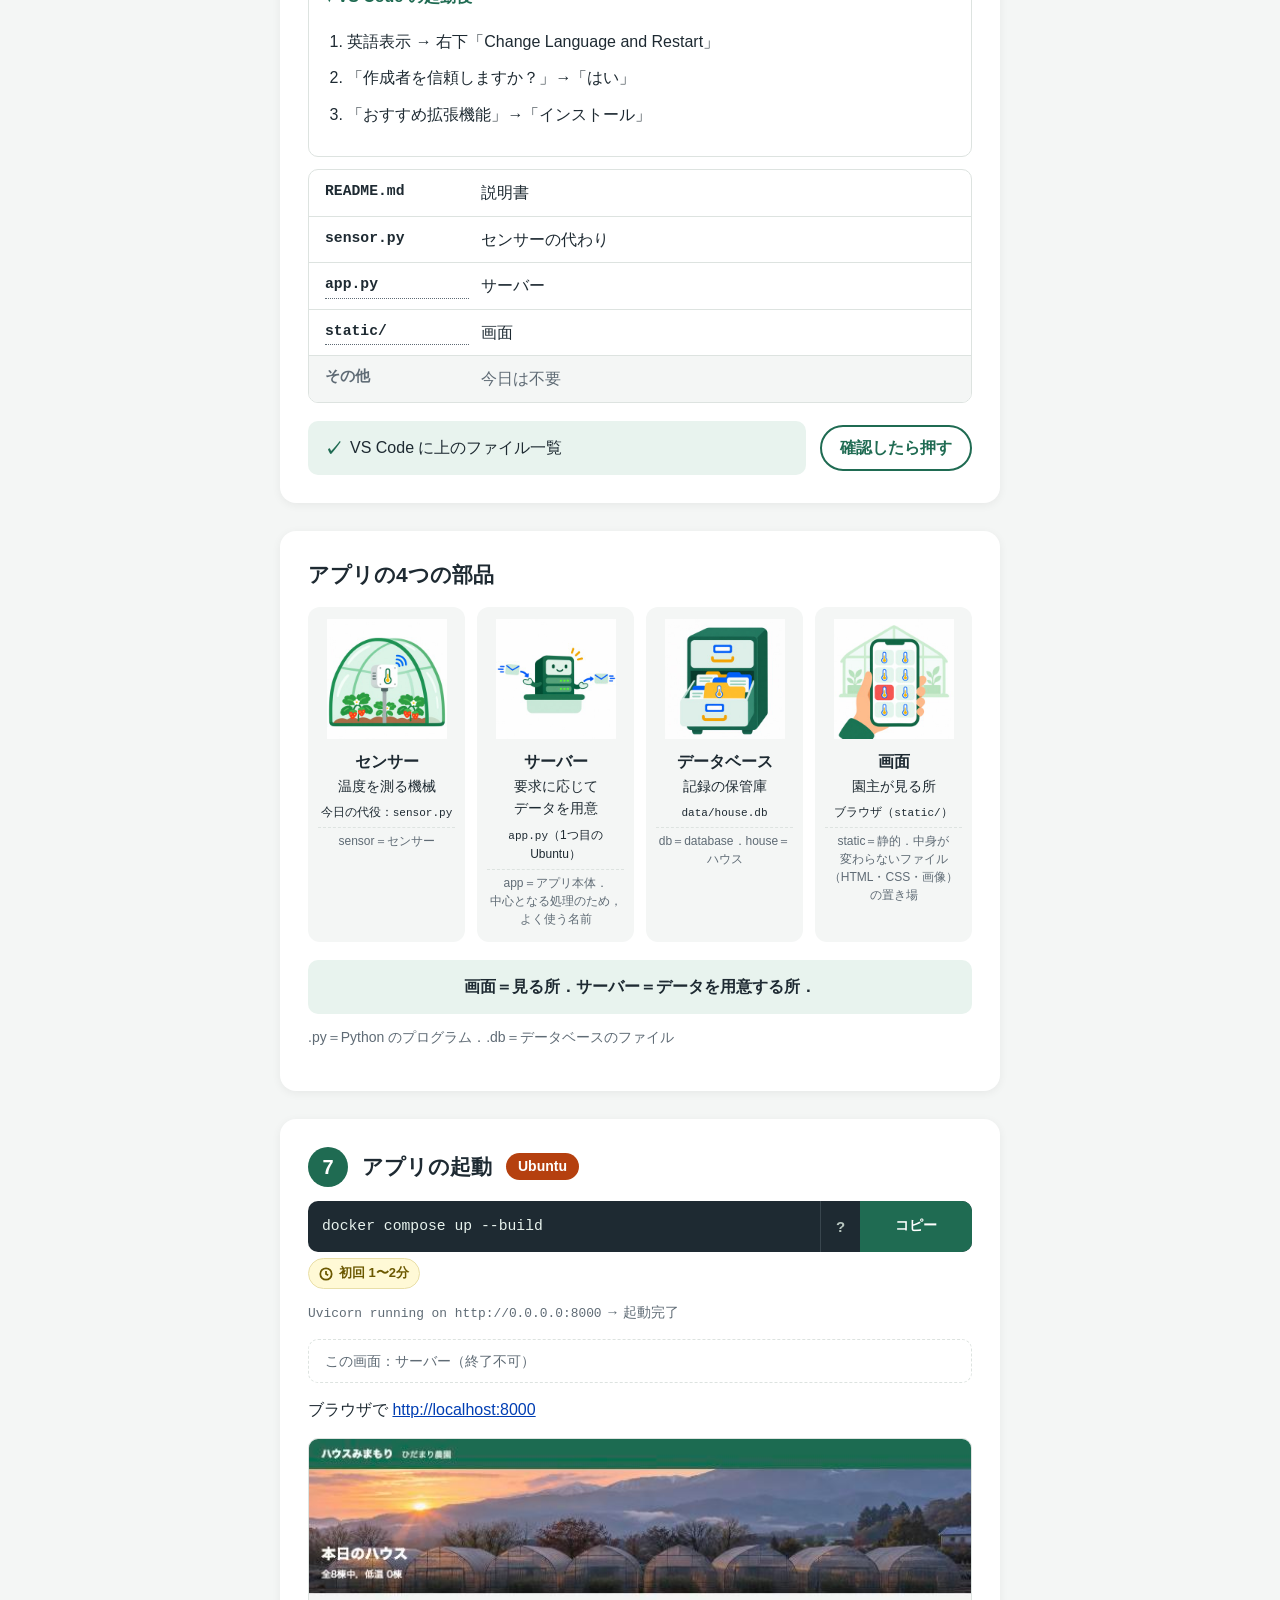
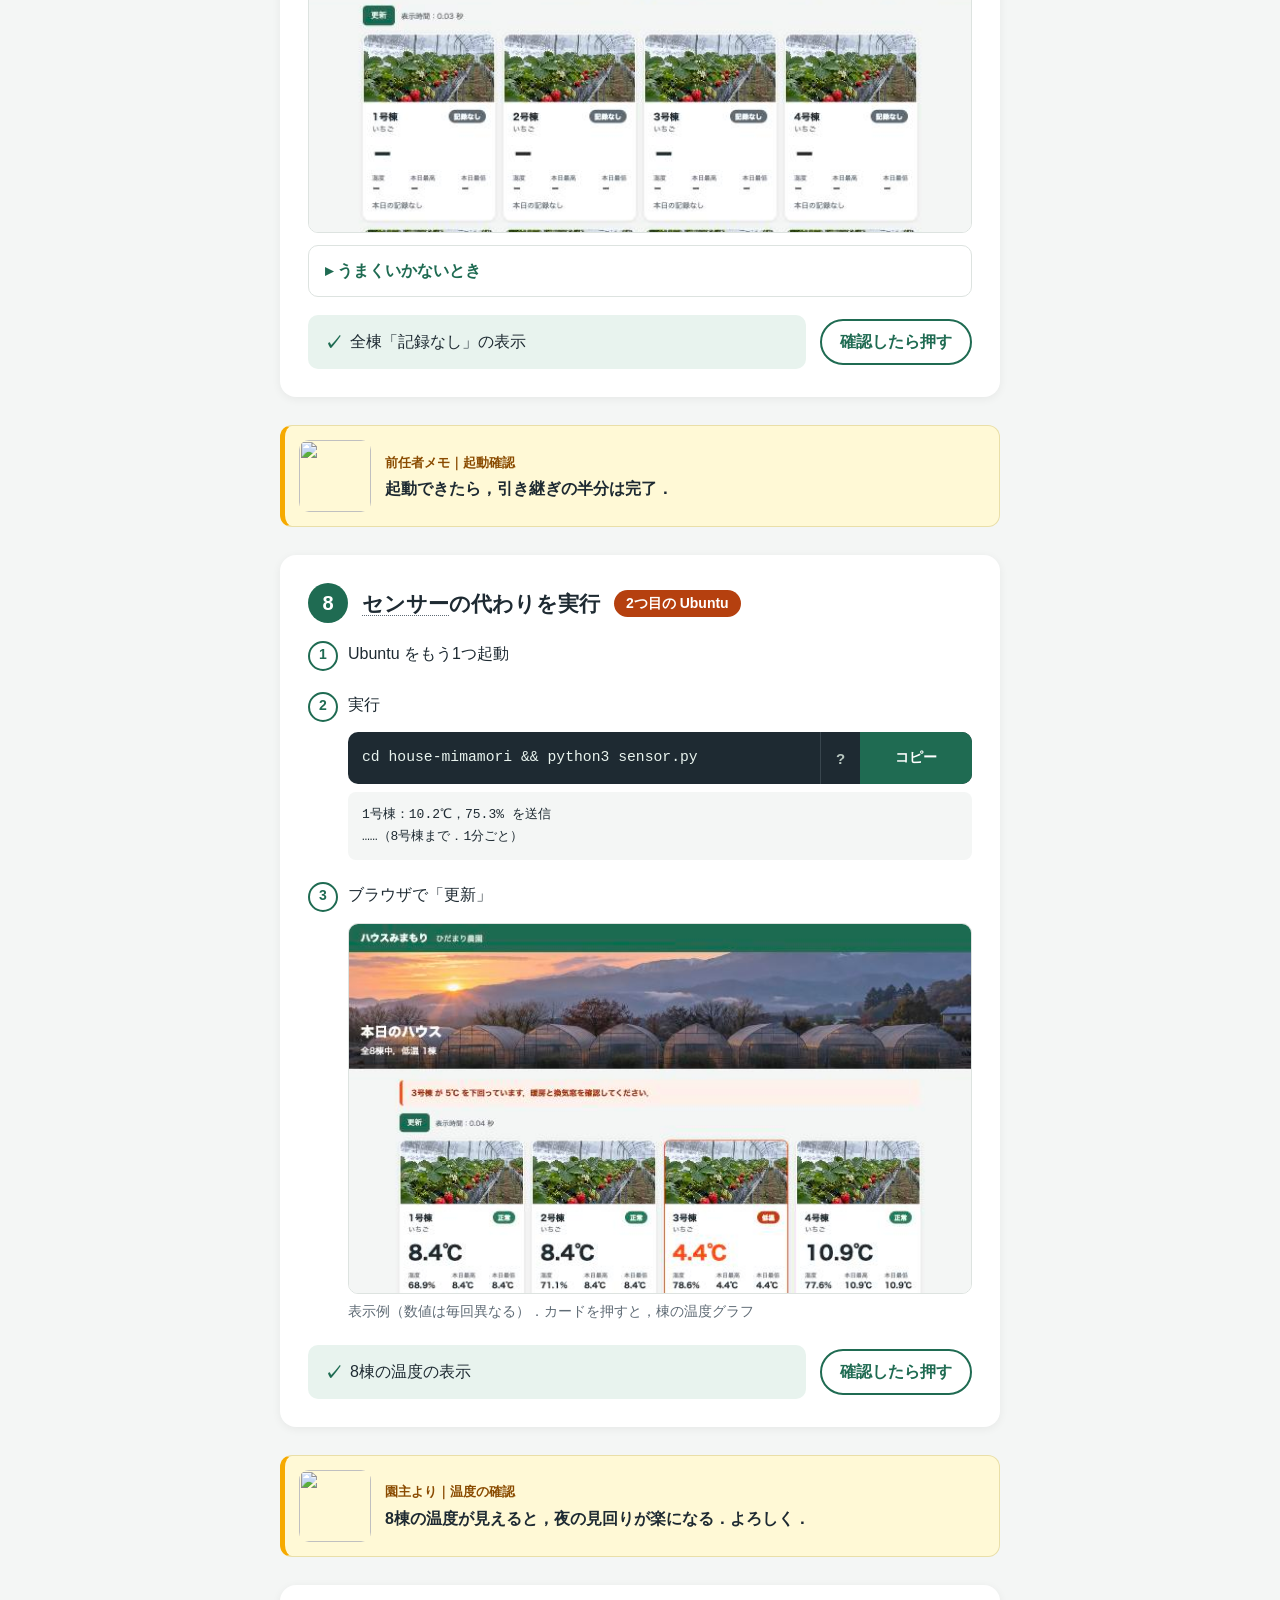
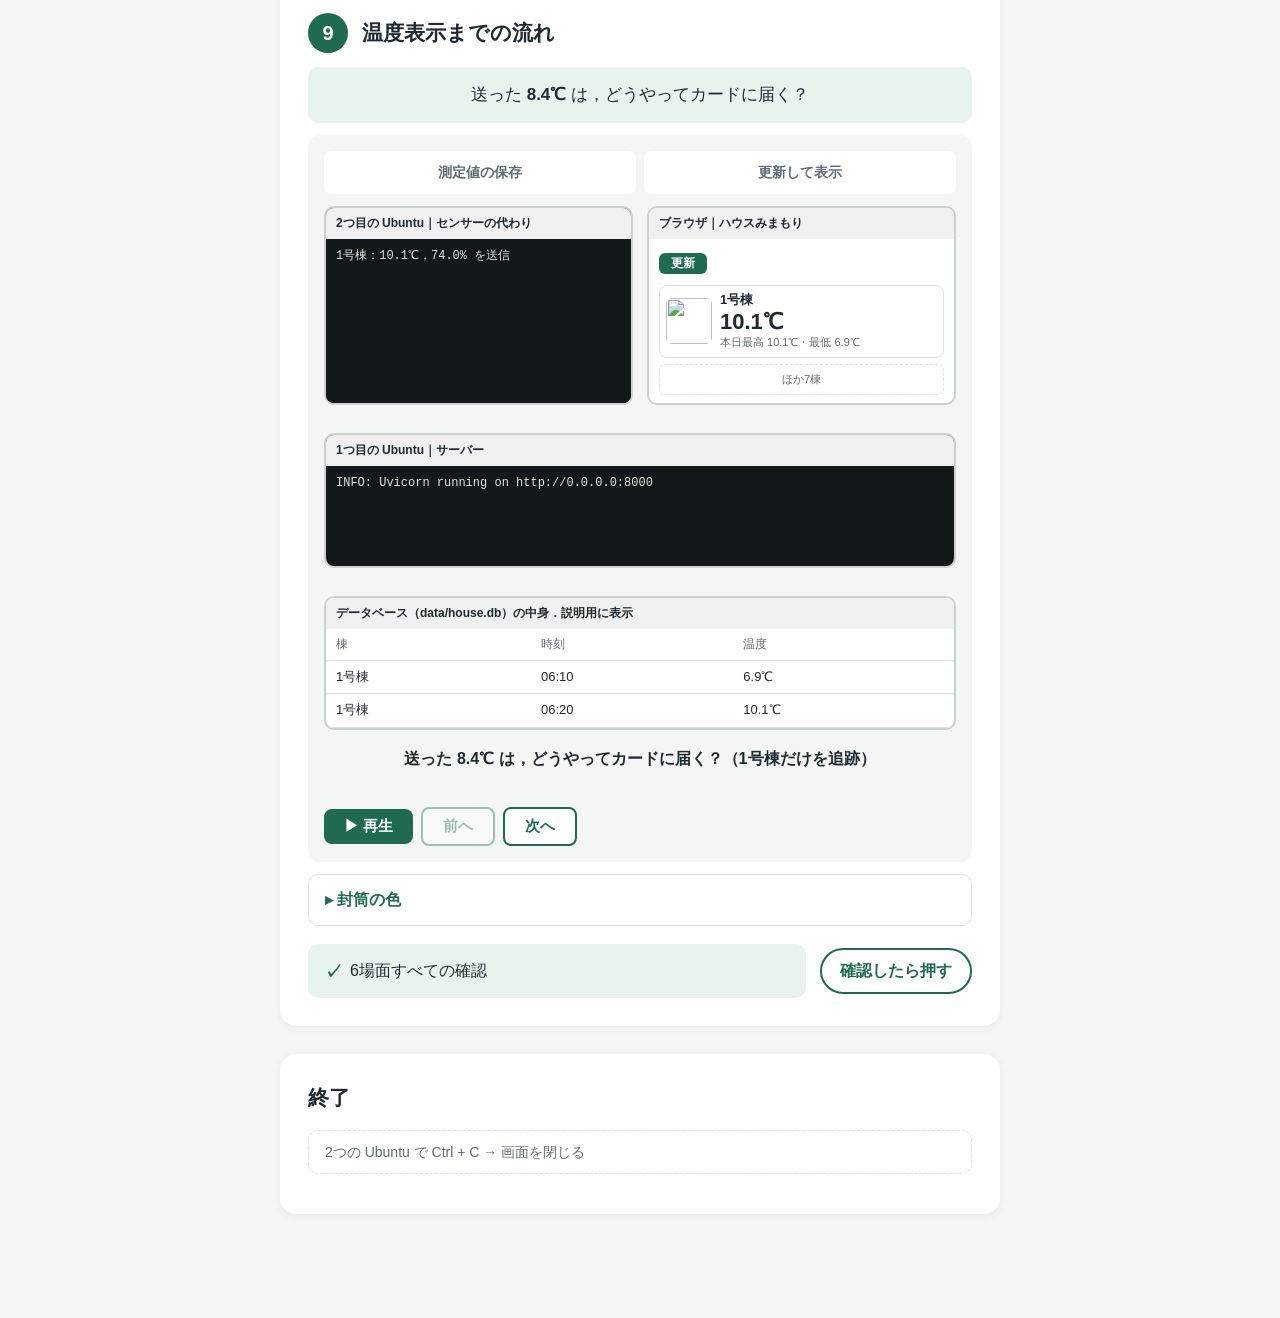
==== commit c77add12: "⑨を，見た画面の模型と封筒が動く6場面に作り直す センサー・サーバー・ブラウザの画面とデータベースの表の模型の間を封筒が移動．保存と更新の境目，表の3行から最高・最低を選ぶ様子を表示．4つの部品の欄に" ====
--- a/02/index.html
+++ b/02/index.html
@@ -299,8 +299,8 @@
       <div class="files">
         <div class="file"><code>README.md</code><span>説明書</span></div>
         <div class="file"><code>sensor.py</code><span>センサーの代わり</span></div>
-        <div class="file"><code>app.py</code><span>サーバー</span></div>
-        <div class="file"><code>static/</code><span>画面</span></div>
+        <div class="file"><code data-tip="app＝アプリ本体" data-tip-head="名前の由来｜app.py">app.py</code><span>サーバー</span></div>
+        <div class="file"><code data-tip="static＝静的（中身が変わらないファイルの置き場）" data-tip-head="名前の由来｜static">static/</code><span>画面</span></div>
         <div class="file later"><code>その他</code><span>今日は不要</span></div>
       </div>
       <div class="check-row">
@@ -315,22 +315,23 @@
       <div class="parts">
         <figure class="part">
           <img src="../images/parts/sensor.jpg" alt="ハウスの中の温度センサー">
-          <figcaption><b>センサー</b>温度を測る機械<span class="part-here">今日の代役：sensor.py</span></figcaption>
+          <figcaption><b>センサー</b>温度を測る機械<span class="part-here">今日の代役：<code>sensor.py</code></span><span class="part-name">sensor＝センサー</span></figcaption>
         </figure>
         <figure class="part">
           <img src="../images/parts/server.jpg" alt="要求に応答するサーバー">
-          <figcaption><b>サーバー</b>要求に応じてデータを用意<span class="part-here">app.py（1つ目の Ubuntu）</span></figcaption>
+          <figcaption><b>サーバー</b>要求に応じてデータを用意<span class="part-here"><code>app.py</code>（1つ目の Ubuntu）</span><span class="part-name">app＝アプリ本体．中心となる処理のため，よく使う名前</span></figcaption>
         </figure>
         <figure class="part">
           <img src="../images/parts/database.jpg" alt="記録をしまうデータベース">
-          <figcaption><b>データベース</b>記録の保管庫<span class="part-here">data/house.db</span></figcaption>
+          <figcaption><b>データベース</b>記録の保管庫<span class="part-here"><code>data/house.db</code></span><span class="part-name">db＝database．house＝ハウス</span></figcaption>
         </figure>
         <figure class="part">
           <img src="../images/parts/screen.jpg" alt="スマホに表示された画面">
-          <figcaption><b>画面</b>園主が見る所<span class="part-here">ブラウザ（static/）</span></figcaption>
+          <figcaption><b>画面</b>園主が見る所<span class="part-here">ブラウザ（<code>static/</code>）</span><span class="part-name">static＝静的．中身が変わらないファイル（HTML・CSS・画像）の置き場</span></figcaption>
         </figure>
       </div>
       <p class="key">画面＝見る所．サーバー＝データを用意する所．</p>
+      <p class="hint" style="margin-top:10px;">.py＝Python のプログラム．.db＝データベースのファイル</p>
     </section>
 
     <!-- ===== ⑦ ===== -->
@@ -405,42 +406,77 @@
         <span class="step-num">9</span>
         <h2>温度表示までの流れ</h2>
       </div>
-      <p>サーバーの画面に，通信ごとの記録</p>
-      <div class="log">
-        <div class="log-line"><code>"POST /api/readings HTTP/1.1" 200 OK</code><span>センサーから温度を受信・保存</span></div>
-        <div class="log-line"><code>"GET /api/houses/1/today HTTP/1.1" 200 OK</code><span>画面から1号棟の集計を要求</span></div>
-      </div>
-      <p>「次へ」で，<b>青い札（1号棟の温度）</b>の移動を確認．</p>
-
-      <div class="flow">
-        <div class="flow-step" id="flow-step"></div>
-        <div class="stage" id="stage">
-          <div class="box" id="box-sensor"><img class="box-img" src="../images/parts/sensor.jpg" alt="">センサー<small>sensor.py</small></div>
-          <div class="box" id="box-screen"><img class="box-img" src="../images/parts/screen.jpg" alt="">画面<small>static/</small><span class="landed" id="landed">1号棟　8.4℃</span></div>
-          <div class="arrow" id="arrow-1">↓ 送信</div>
-          <div class="arrow" id="arrow-3">↓ 要求　↑ 応答</div>
-          <div class="box wide" id="box-server"><img class="box-img" src="../images/parts/server.jpg" alt="">サーバー<small>app.py</small></div>
-          <div class="arrow wide" id="arrow-2">↓ 保存　↑ 取得</div>
-          <div class="box wide" id="box-db"><img class="box-img" src="../images/parts/database.jpg" alt="">データベース<small>data/house.db</small></div>
-          <span class="tag" id="tag">1号棟 8.4℃</span>
-        </div>
-        <p class="flow-text" id="flow-text"></p>
-        <div class="flow-nav">
-          <button id="flow-prev">前へ</button>
-          <button id="flow-next">次へ</button>
-          <button id="flow-replay" class="sub">↻ もう一度</button>
-          <button id="flow-restart" class="sub">最初から</button>
-        </div>
-        <details>
-          <summary>対応するコード（読解は不要）</summary>
-          <div class="detail-body flow-code">
-            <div class="flow-file" id="flow-file"></div>
-            <pre id="flow-code"></pre>
-          </div>
-        </details>
-      </div>
-      <div class="check-row">
-        <p class="done">5段階すべての確認</p>
+      <p class="question">送った <b>8.4℃</b> は，どうやってカードに届く？</p>
+
+      <div class="scene" id="scene">
+        <!-- 2つの区間（いま見ている区間を強調） -->
+        <div class="phases">
+          <span class="phase" id="phase-save">測定値の保存</span>
+          <span class="phase" id="phase-show">更新して表示</span>
+        </div>
+
+        <div class="scene-stage" id="scene-stage">
+          <!-- 上段左：センサーの画面 -->
+          <div class="mock term" id="m-sensor">
+            <div class="mock-bar">2つ目の Ubuntu｜センサーの代わり</div>
+            <div class="mock-body" id="sensor-lines"></div>
+          </div>
+
+          <!-- 上段右：ブラウザ -->
+          <div class="mock browser" id="m-browser">
+            <div class="mock-bar">ブラウザ｜ハウスみまもり</div>
+            <div class="mock-body">
+              <button class="mock-reload" id="mock-reload" tabindex="-1">更新</button>
+              <div class="mock-card" id="mock-card">
+                <img src="https://raw.githubusercontent.com/KokiWakatsuki/house-mimamori/main/static/images/strawberry.jpg" alt="">
+                <div>
+                  <b>1号棟</b>
+                  <span class="mock-temp" id="card-temp"></span>
+                  <span class="mock-minmax" id="card-minmax"></span>
+                </div>
+              </div>
+              <div class="mock-others">ほか7棟</div>
+            </div>
+          </div>
+
+          <!-- 中段：サーバーの画面 -->
+          <div class="mock term wide" id="m-server">
+            <div class="mock-bar">1つ目の Ubuntu｜サーバー</div>
+            <div class="mock-body" id="server-lines"></div>
+            <div class="summary" id="summary">最新 8.4℃・最高 10.1℃・最低 6.9℃</div>
+          </div>
+
+          <!-- 下段：データベースの中身 -->
+          <div class="mock db wide" id="m-db">
+            <div class="mock-bar">データベース（data/house.db）の中身．説明用に表示</div>
+            <table>
+              <thead><tr><th>棟</th><th>時刻</th><th>温度</th></tr></thead>
+              <tbody id="db-rows"></tbody>
+            </table>
+          </div>
+
+          <!-- 移動する封筒 -->
+          <div class="envelope" id="envelope"></div>
+        </div>
+
+        <p class="scene-caption" id="scene-caption"></p>
+        <div class="scene-nav">
+          <button id="scene-play">▶ 再生</button>
+          <button id="scene-prev" class="sub">前へ</button>
+          <button id="scene-next" class="sub">次へ</button>
+          <span class="scene-count" id="scene-count"></span>
+        </div>
+      </div>
+
+      <details>
+        <summary>封筒の色</summary>
+        <div class="detail-body">
+          <p><span class="env-sample blue">青</span> 測定値・返事（中に数値）　<span class="env-sample yellow">黄</span> 問い合わせ</p>
+        </div>
+      </details>
+
+      <div class="check-row">
+        <p class="done">6場面すべての確認</p>
         <label class="check"><input type="checkbox" data-step="9"><span class="check-off">確認したら押す</span><span class="check-on">✓ 確認済</span></label>
       </div>
     </section>
--- a/style.css
+++ b/style.css
@@ -284,7 +284,8 @@
 .part img { width: 100%; max-width: 120px; aspect-ratio: 1; object-fit: contain; }
 .part figcaption { font-size: 14px; line-height: 1.6; }
 .part b { display: block; font-size: 16px; }
-.part-here { display: block; margin-top: 6px; color: var(--gray); font-size: 12px; }
+.part-here { display: block; margin-top: 6px; color: var(--text); font-size: 12px; }
+.part-name { display: block; margin-top: 4px; padding-top: 4px; border-top: 1px dashed var(--line); color: var(--gray); font-size: 12px; line-height: 1.5; }
 .key { margin: 18px 0 0; padding: 12px 16px; border-radius: 10px; background: var(--green-light); font-weight: bold; text-align: center; }
 
 
@@ -334,50 +335,72 @@
 .bubble.is-above .bubble-arrow { bottom: -7px; transform: rotate(225deg); }
 
 
-/* ===== ⑨ 流れの図（温度の札が移動） ===== */
-
-.log { display: grid; gap: 10px; margin: 12px 0 20px; }
-.log-line { padding: 10px 14px; border-left: 4px solid var(--green); border-radius: 0 8px 8px 0; background: var(--background); line-height: 1.6; }
-.log-line code { display: block; overflow-x: auto; white-space: nowrap; }
-.log-line span { color: var(--gray); font-size: 14px; }
-
-.flow { padding: 20px; border-radius: 12px; background: var(--background); }
-.flow-step { margin-bottom: 12px; font-size: 17px; font-weight: bold; }
-.stage { position: relative; display: grid; grid-template-columns: 1fr 1fr; gap: 6px 14px; max-width: 520px; margin: 0 auto; }
-.stage .wide { grid-column: 1 / 3; }
-.box { padding: 10px 8px 34px; border: 2px solid #CCD5D1; border-radius: 12px; background: var(--white); color: var(--gray); text-align: center; font-weight: bold; line-height: 1.5; transition: border-color 0.3s, background 0.3s, color 0.3s; }
-.box small { display: block; font-weight: normal; font-size: 12px; }
-.box-img { display: block; width: 44px; height: 44px; margin: 0 auto 2px; object-fit: contain; }
-.box.on { border-color: var(--green); background: var(--green-light); color: var(--text); }
-.arrow { color: #B8C2BE; text-align: center; font-size: 13px; transition: color 0.3s; }
-.arrow.on { color: var(--blue); font-weight: bold; }
-.tag {
-  position: absolute;
-  left: 0; top: 0;
-  padding: 2px 10px;
-  border: 2px solid var(--blue);
-  border-radius: 999px;
-  background: var(--white);
-  color: var(--blue-dark);
-  font-size: 13px;
-  font-weight: bold;
-  white-space: nowrap;
-  box-shadow: 0 2px 8px rgba(0, 90, 255, 0.2);
-  transition: transform 1s ease-in-out, opacity 0.2s;
+/* ===== ⑨ 流れの場面（受講生が見た画面の模型と，移動する封筒） ===== */
+
+.question { padding: 12px 16px; border-radius: 10px; background: var(--green-light); font-size: 17px; text-align: center; }
+.scene { padding: 16px; border-radius: 12px; background: var(--background); }
+.phases { display: grid; grid-template-columns: 1fr 1fr; gap: 8px; margin-bottom: 12px; }
+.phase { padding: 6px; border-radius: 8px; background: var(--white); color: var(--gray); font-size: 14px; font-weight: bold; text-align: center; border: 2px solid transparent; transition: all 0.3s; }
+.phase.on { border-color: var(--green); color: var(--green); }
+
+.scene-stage { position: relative; display: grid; grid-template-columns: 1fr 1fr; gap: 28px 14px; }
+.scene-stage .wide { grid-column: 1 / 3; }
+.mock { display: flex; flex-direction: column; border-radius: 10px; overflow: hidden; border: 2px solid #C9D2CE; background: var(--white); transition: border-color 0.3s, box-shadow 0.3s; }
+.mock.on { border-color: var(--green); box-shadow: 0 0 0 4px rgba(31, 107, 82, 0.15); }
+.mock-bar { padding: 4px 10px; background: #EEF1EF; color: var(--text); font-size: 12px; font-weight: bold; }
+.term { background: #12181C; }
+.term .mock-body { flex: 1; min-height: 64px; padding: 8px 10px; background: #12181C; color: #DDE5E1; font-family: "Consolas", "Menlo", monospace; font-size: 12px; line-height: 1.6; }
+.term-line { display: block; white-space: nowrap; overflow: hidden; text-overflow: ellipsis; }
+.term-line.new { color: #9BE7C4; animation: flash 1s; }
+.term-line .jp { margin-left: 8px; font-family: "Hiragino Sans", "Yu Gothic UI", sans-serif; color: var(--yellow); }
+@keyframes flash { from { background: rgba(155, 231, 196, 0.3); } to { background: transparent; } }
+
+.browser .mock-body { padding: 8px 10px; }
+.mock-reload { padding: 2px 12px; border: none; border-radius: 6px; background: var(--green); color: var(--white); font-size: 12px; font-weight: bold; }
+.mock-reload.press { animation: press 0.6s; }
+@keyframes press { 40% { transform: scale(0.85); background: var(--blue-dark); } }
+.mock-card { display: flex; gap: 8px; align-items: center; margin-top: 8px; padding: 6px; border-radius: 8px; border: 1px solid var(--line); }
+.mock-card img { width: 46px; height: 46px; border-radius: 6px; object-fit: cover; }
+.mock-card b { display: block; font-size: 13px; line-height: 1.3; }
+.mock-temp { display: block; font-size: 22px; font-weight: bold; line-height: 1.2; }
+.mock-minmax { display: block; color: var(--gray); font-size: 11px; line-height: 1.4; }
+.mock-card.updated .mock-temp, .mock-card.updated .mock-minmax { color: var(--blue-dark); animation: flash 1.2s; }
+.mock-others { margin-top: 6px; padding: 4px; border: 1px dashed var(--line); border-radius: 6px; color: var(--gray); font-size: 11px; text-align: center; }
+
+.summary { visibility: hidden; margin: 0; border-radius: 0; padding: 6px 10px; border-radius: 8px; background: var(--white); color: var(--text); font-size: 13px; font-weight: bold; text-align: center; }
+.summary.on { visibility: visible; animation: flash 1.2s; }
+.term .summary { background: #1F2A30; color: var(--yellow); }
+
+.db table { width: 100%; border-collapse: collapse; font-size: 13px; }
+.db th, .db td { padding: 4px 10px; border-bottom: 1px solid var(--line); text-align: left; }
+.db th { color: var(--gray); font-weight: normal; font-size: 12px; }
+.db tr.new td { background: #E5EFFF; font-weight: bold; }
+.db tr.read td { background: var(--yellow-light); }
+
+.envelope {
+  position: absolute; left: 0; top: 0; z-index: 2;
+  max-width: 230px;
+  padding: 6px 12px 6px 34px;
+  border-radius: 8px;
+  font-size: 12px; font-weight: bold; line-height: 1.5;
+  box-shadow: 0 4px 12px rgba(0, 0, 0, 0.18);
+  opacity: 0;
+  transition: transform 1.6s ease-in-out, opacity 0.3s;
   pointer-events: none;
 }
-.tag.is-hidden { opacity: 0; }
-.tag.no-move { transition: none; }
-.landed { display: block; visibility: hidden; margin-top: 6px; padding: 4px; border-radius: 8px; background: var(--white); color: var(--text); border: 1px solid var(--line); }
-.landed.on { visibility: visible; }
-.flow-text { min-height: 5.7em; margin: 16px 0 10px; white-space: pre-line; }   /* 段が変わってもボタンの位置を固定 */
-.flow-nav { display: flex; flex-wrap: wrap; gap: 10px; }
-.flow-nav .sub { background: var(--white); color: var(--green); border: 2px solid var(--green); }
-.flow-nav .sub:first-of-type { margin-left: auto; }
-.flow-nav button { padding: 8px 24px; border: none; border-radius: 8px; background: var(--green); color: var(--white); font-size: 15px; font-weight: bold; cursor: pointer; }
-.flow-nav button:disabled { background: #CCD5D1; cursor: default; }
-.flow-code pre { margin: 8px 0 0; padding: 14px; border-radius: 8px; background: var(--text); color: var(--green-light); font-size: 13px; line-height: 1.6; overflow-x: auto; }
-.flow-file { font-size: 13px; color: var(--gray); }
+.envelope::before { content: ""; position: absolute; left: 10px; top: 50%; width: 16px; height: 11px; margin-top: -6px; border: 2px solid currentColor; border-radius: 2px; background: linear-gradient(to bottom right, transparent 46%, currentColor 48%, currentColor 52%, transparent 54%), linear-gradient(to bottom left, transparent 46%, currentColor 48%, currentColor 52%, transparent 54%); background-size: 100% 60%; background-repeat: no-repeat; }
+.envelope.show { opacity: 1; }
+.envelope.jump { transition: opacity 0.3s; }
+.envelope.blue, .env-sample.blue { background: var(--blue); color: var(--white); }
+.envelope.yellow, .env-sample.yellow { background: #FFF4A3; color: #5A4A00; border: 1px solid #E0CF4A; }
+.env-sample { padding: 0 8px; border-radius: 4px; font-weight: bold; }
+
+.scene-caption { min-height: 3.4em; margin: 14px 0 8px; font-size: 16px; font-weight: bold; text-align: center; }
+.scene-nav { display: flex; flex-wrap: wrap; align-items: center; gap: 8px; }
+.scene-nav button { padding: 8px 20px; border: none; border-radius: 8px; background: var(--green); color: var(--white); font-size: 15px; font-weight: bold; cursor: pointer; }
+.scene-nav button.sub { background: var(--white); color: var(--green); border: 2px solid var(--green); }
+.scene-nav button:disabled { opacity: 0.4; cursor: default; }
+.scene-count { margin-left: auto; color: var(--gray); font-size: 14px; }
 
 
 /* ===== 着任完了 ===== */
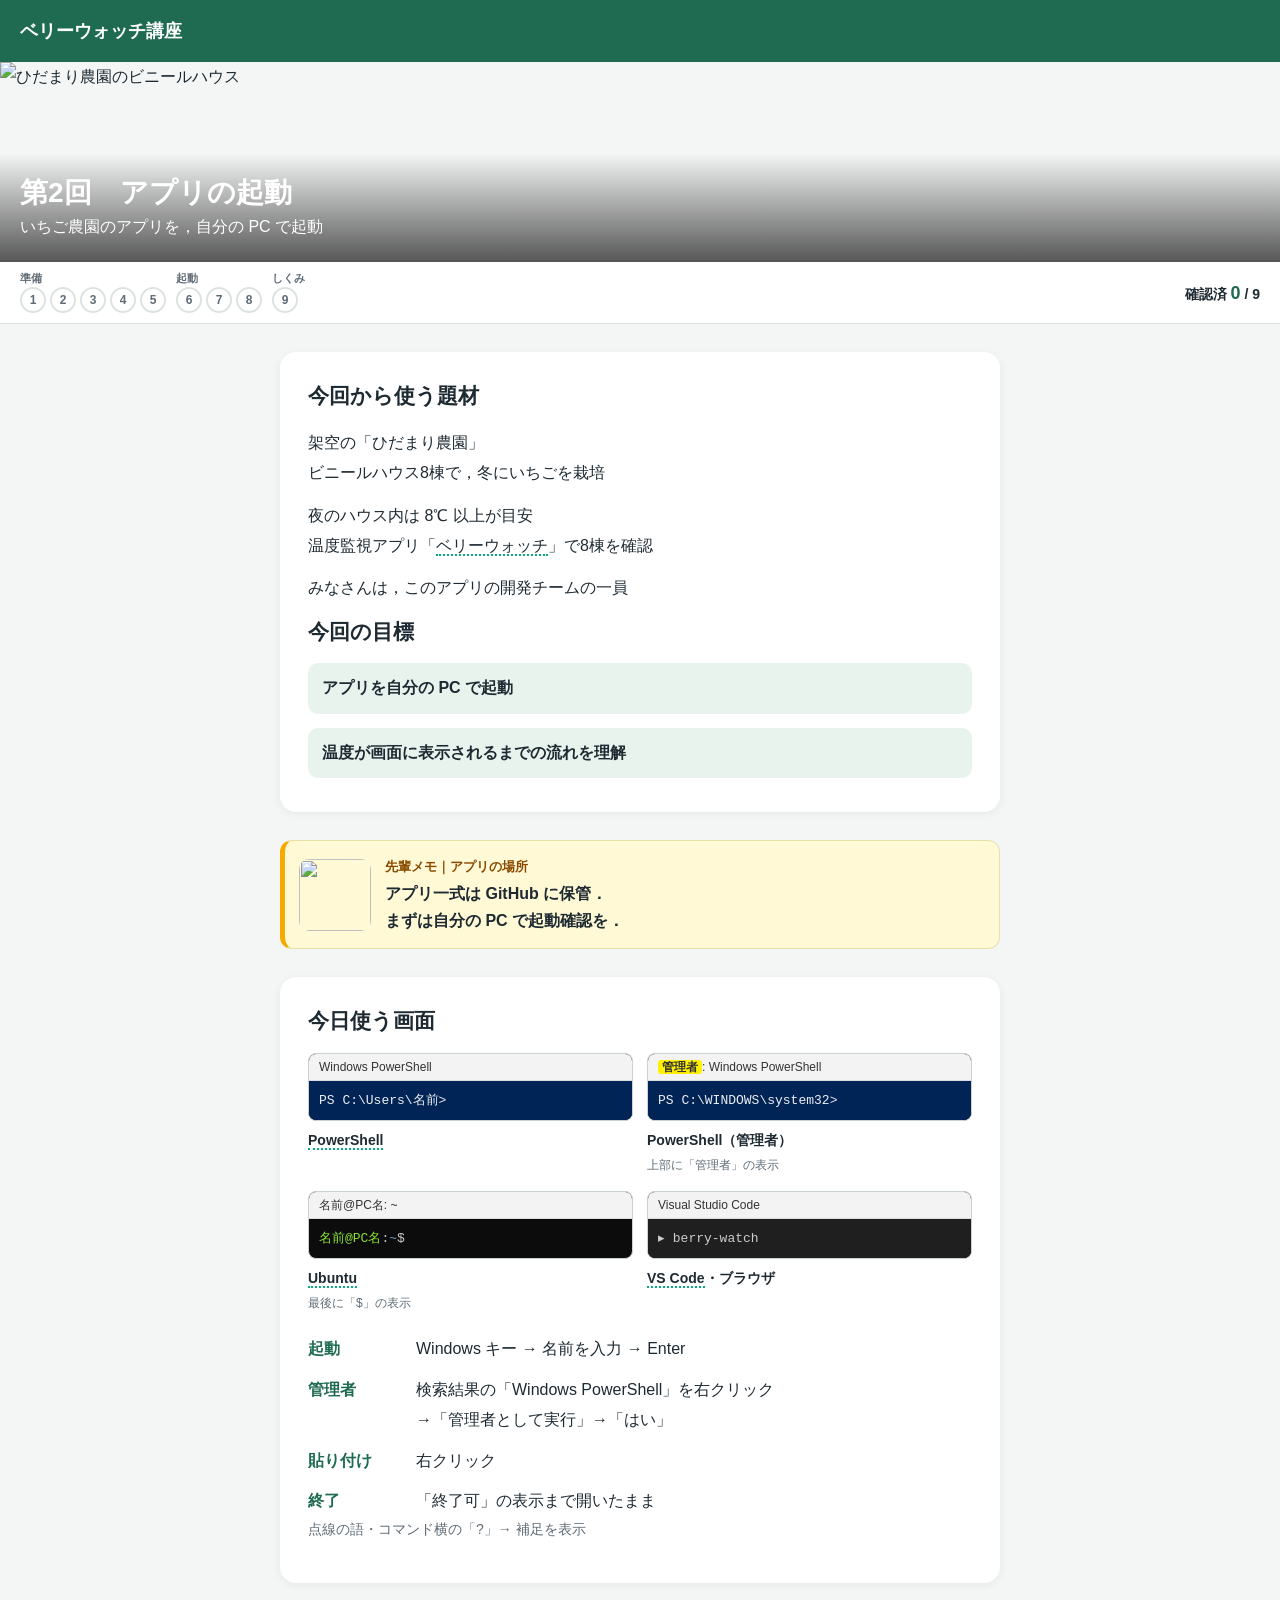
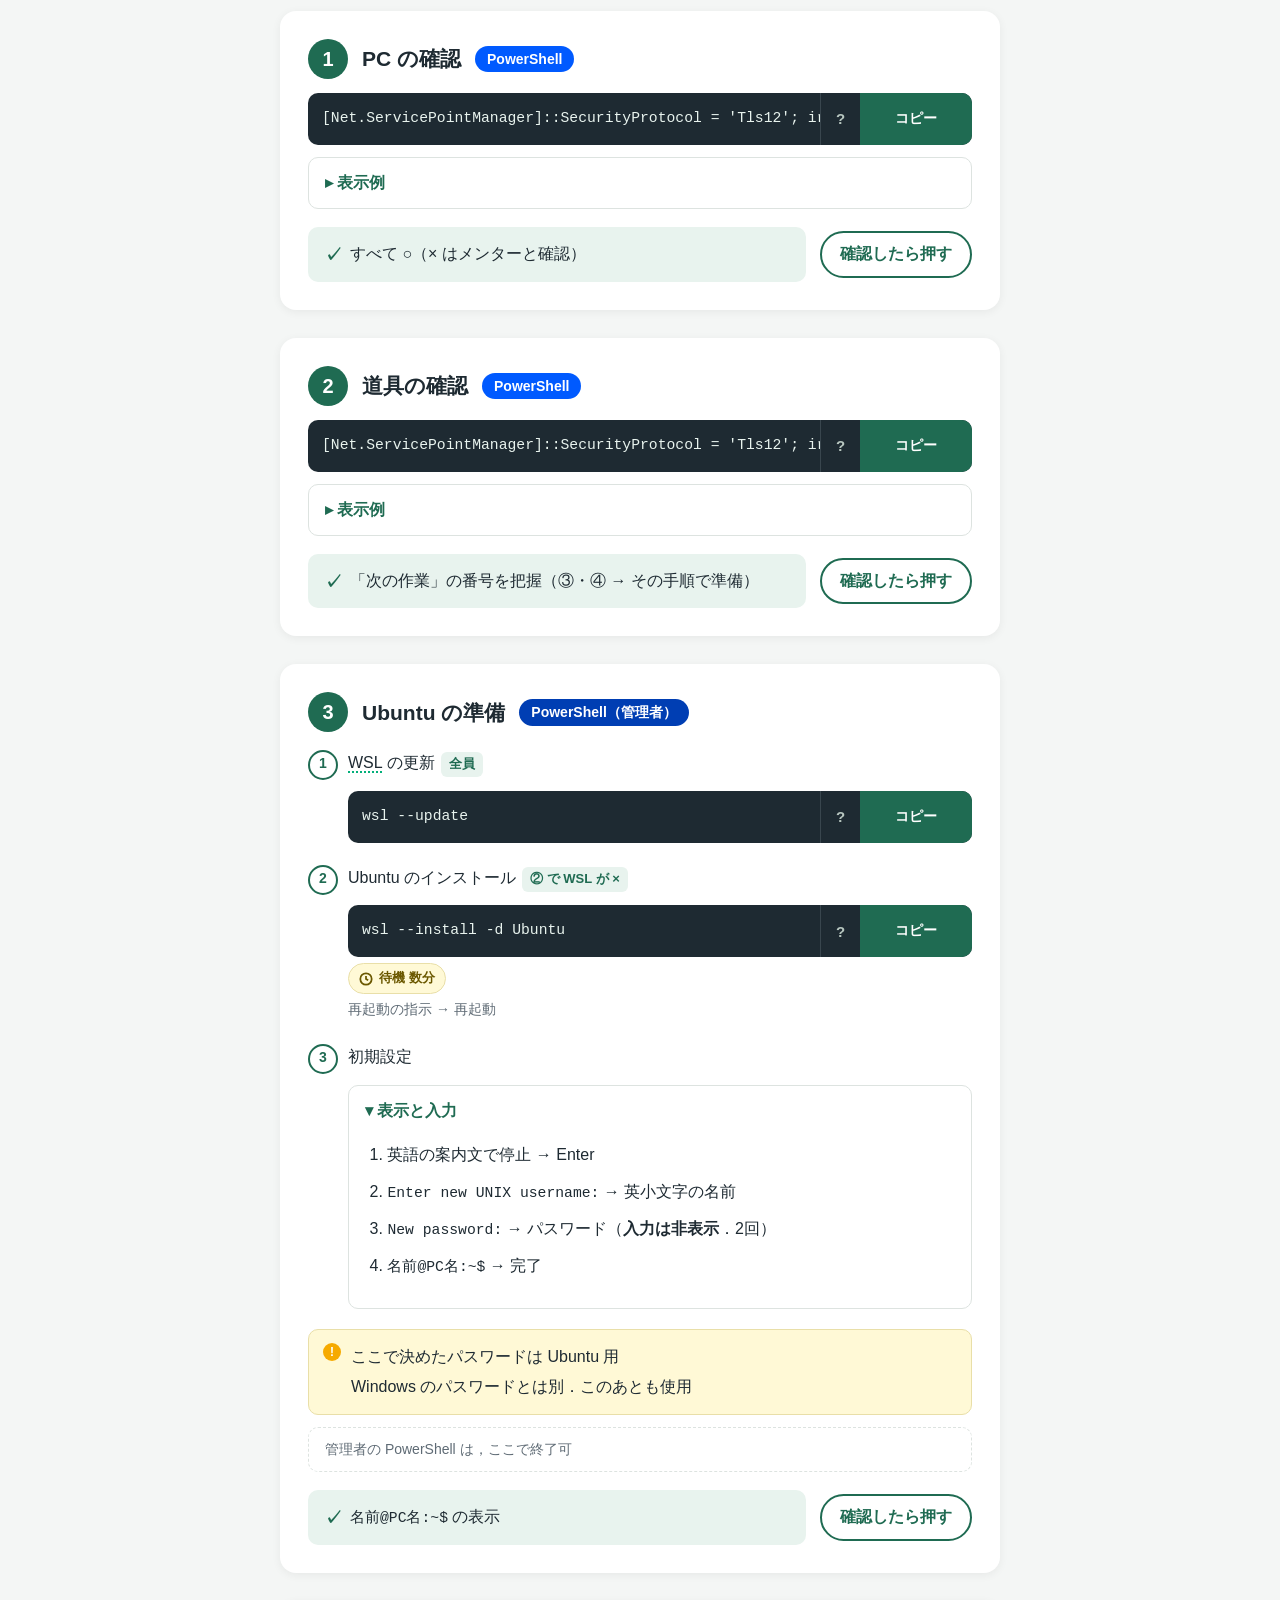
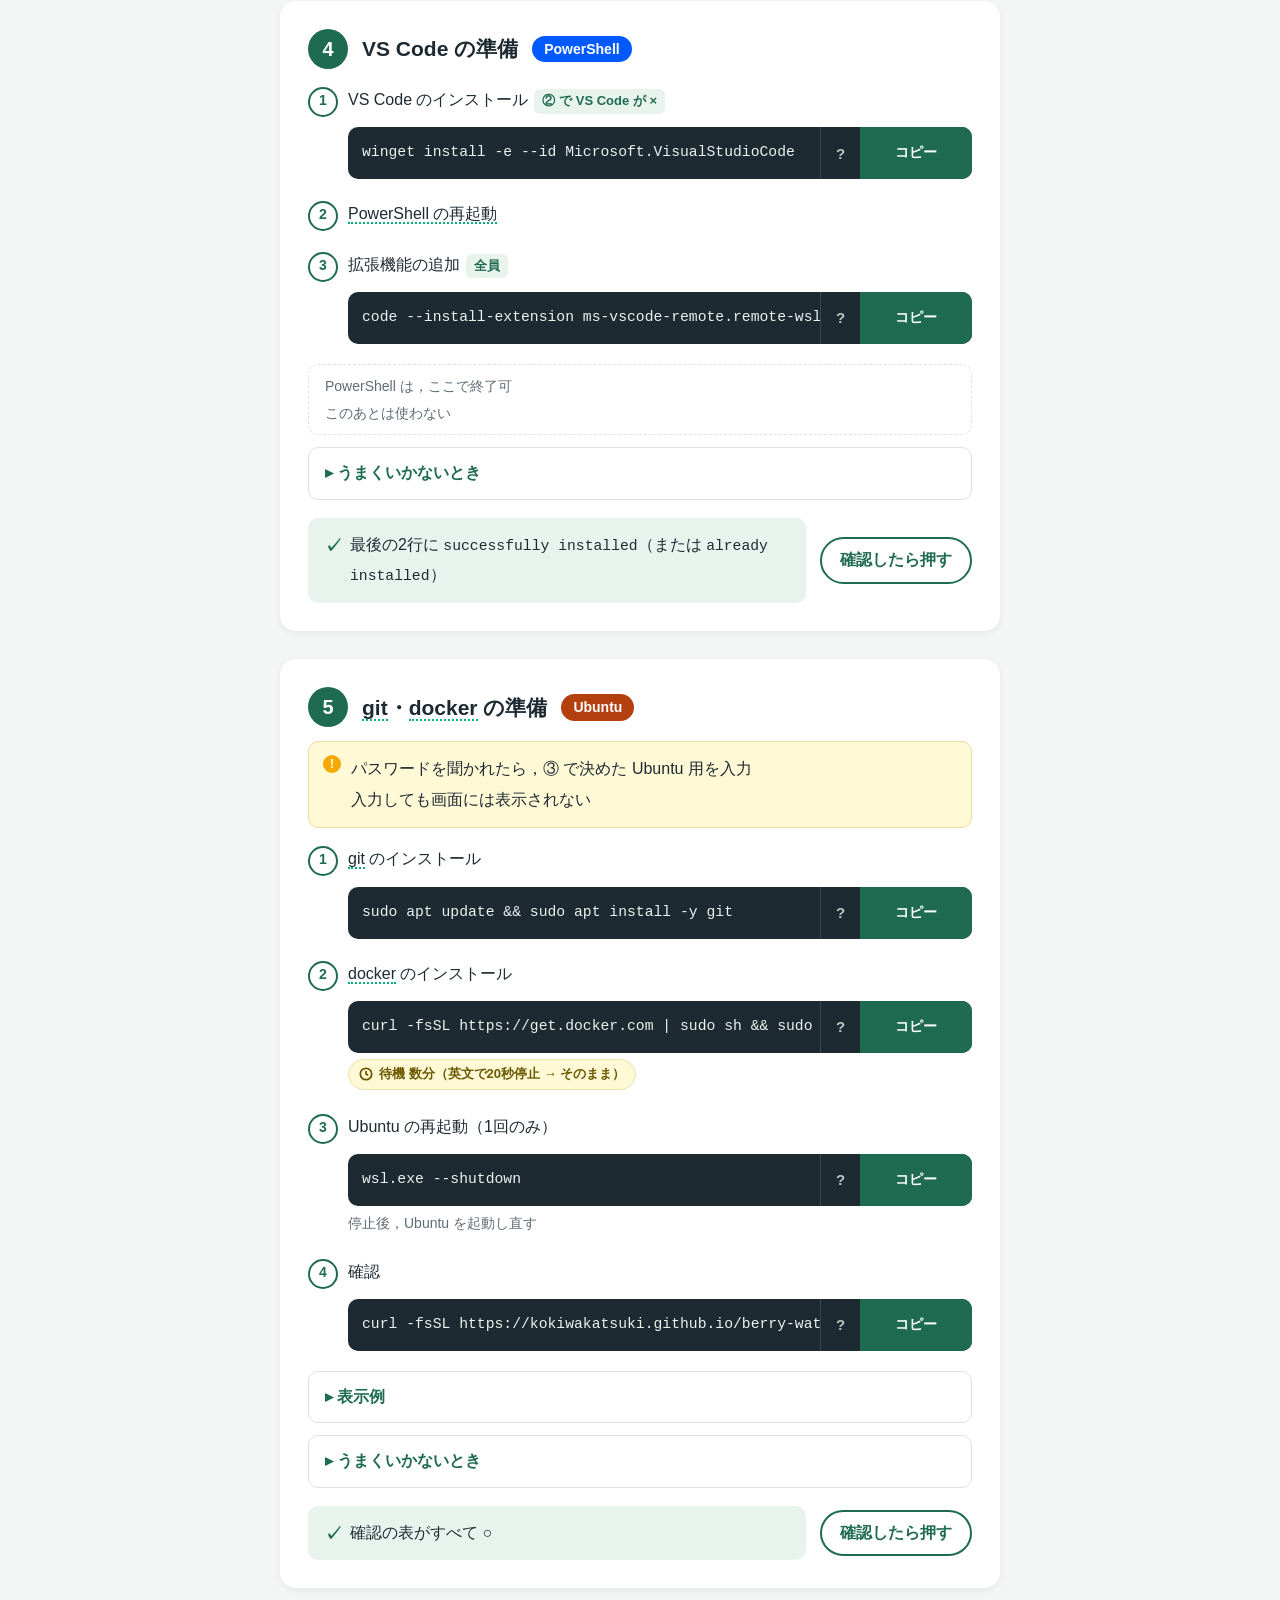
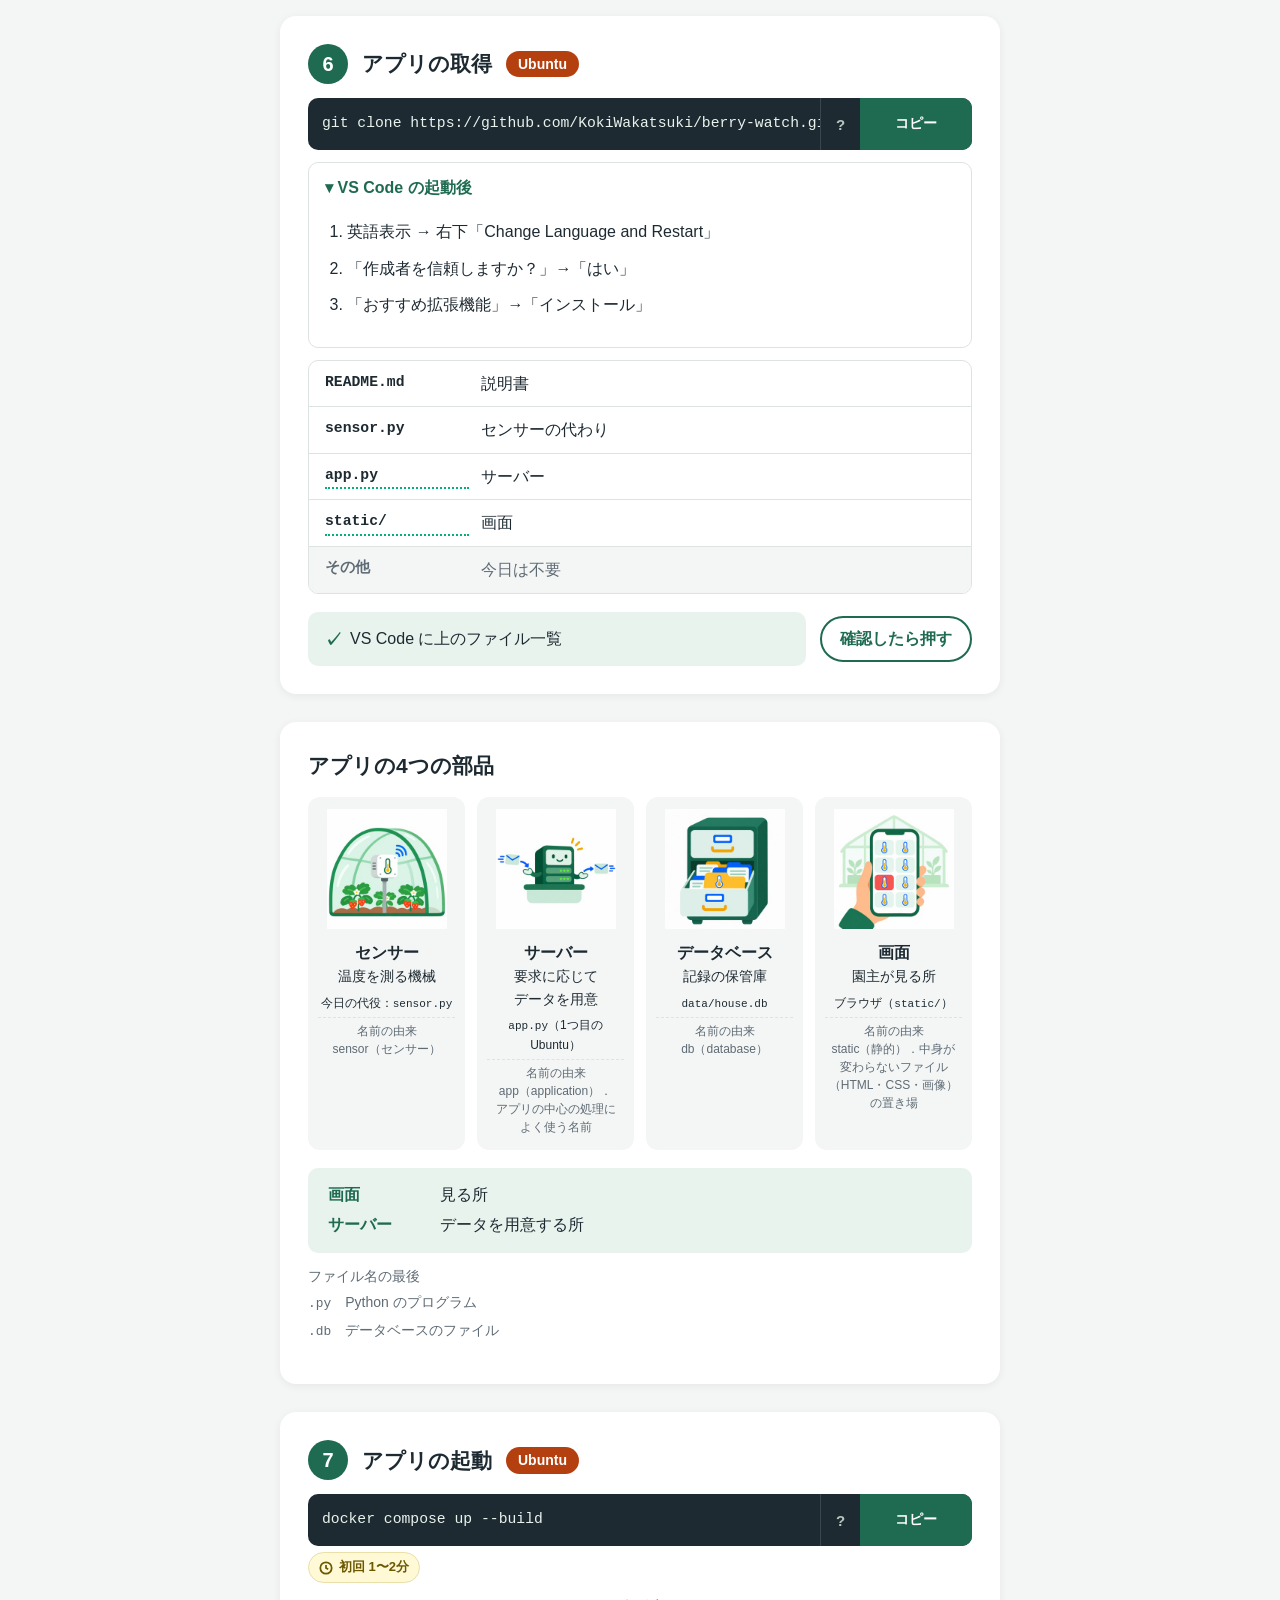
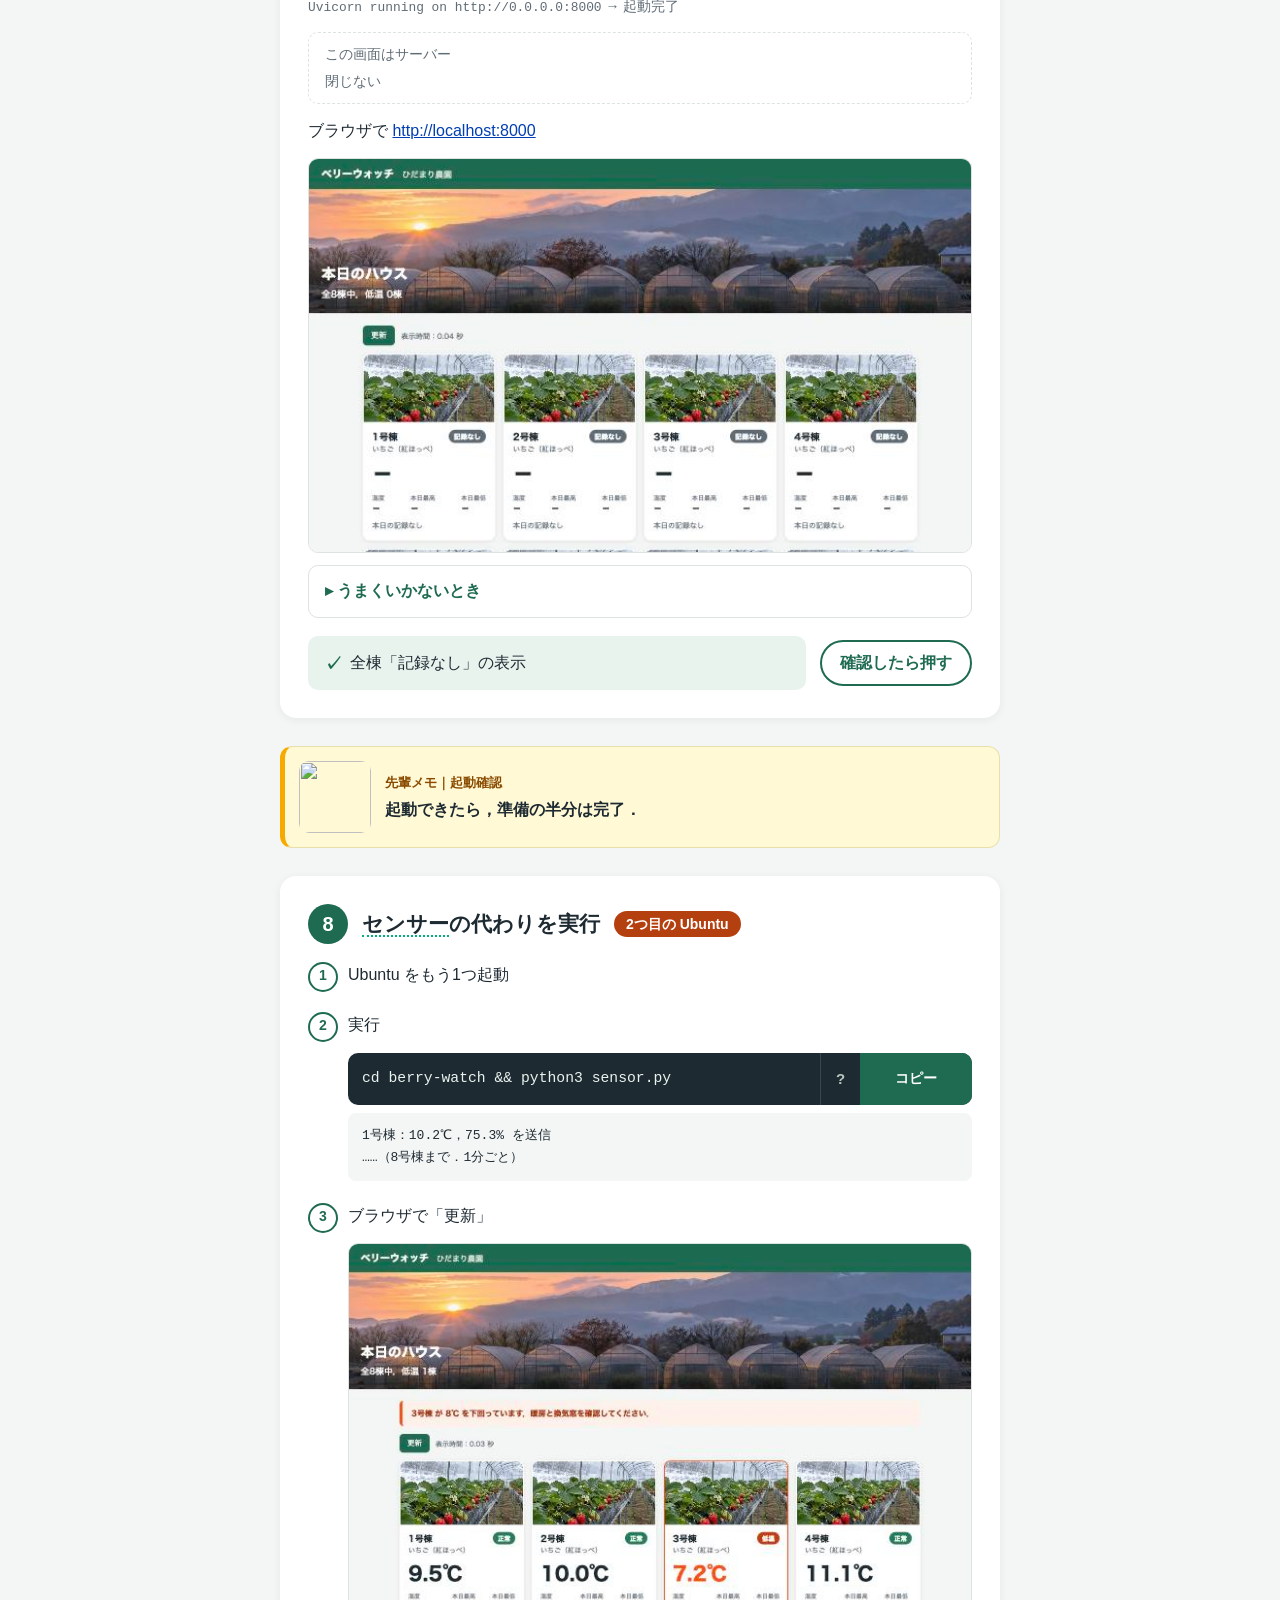
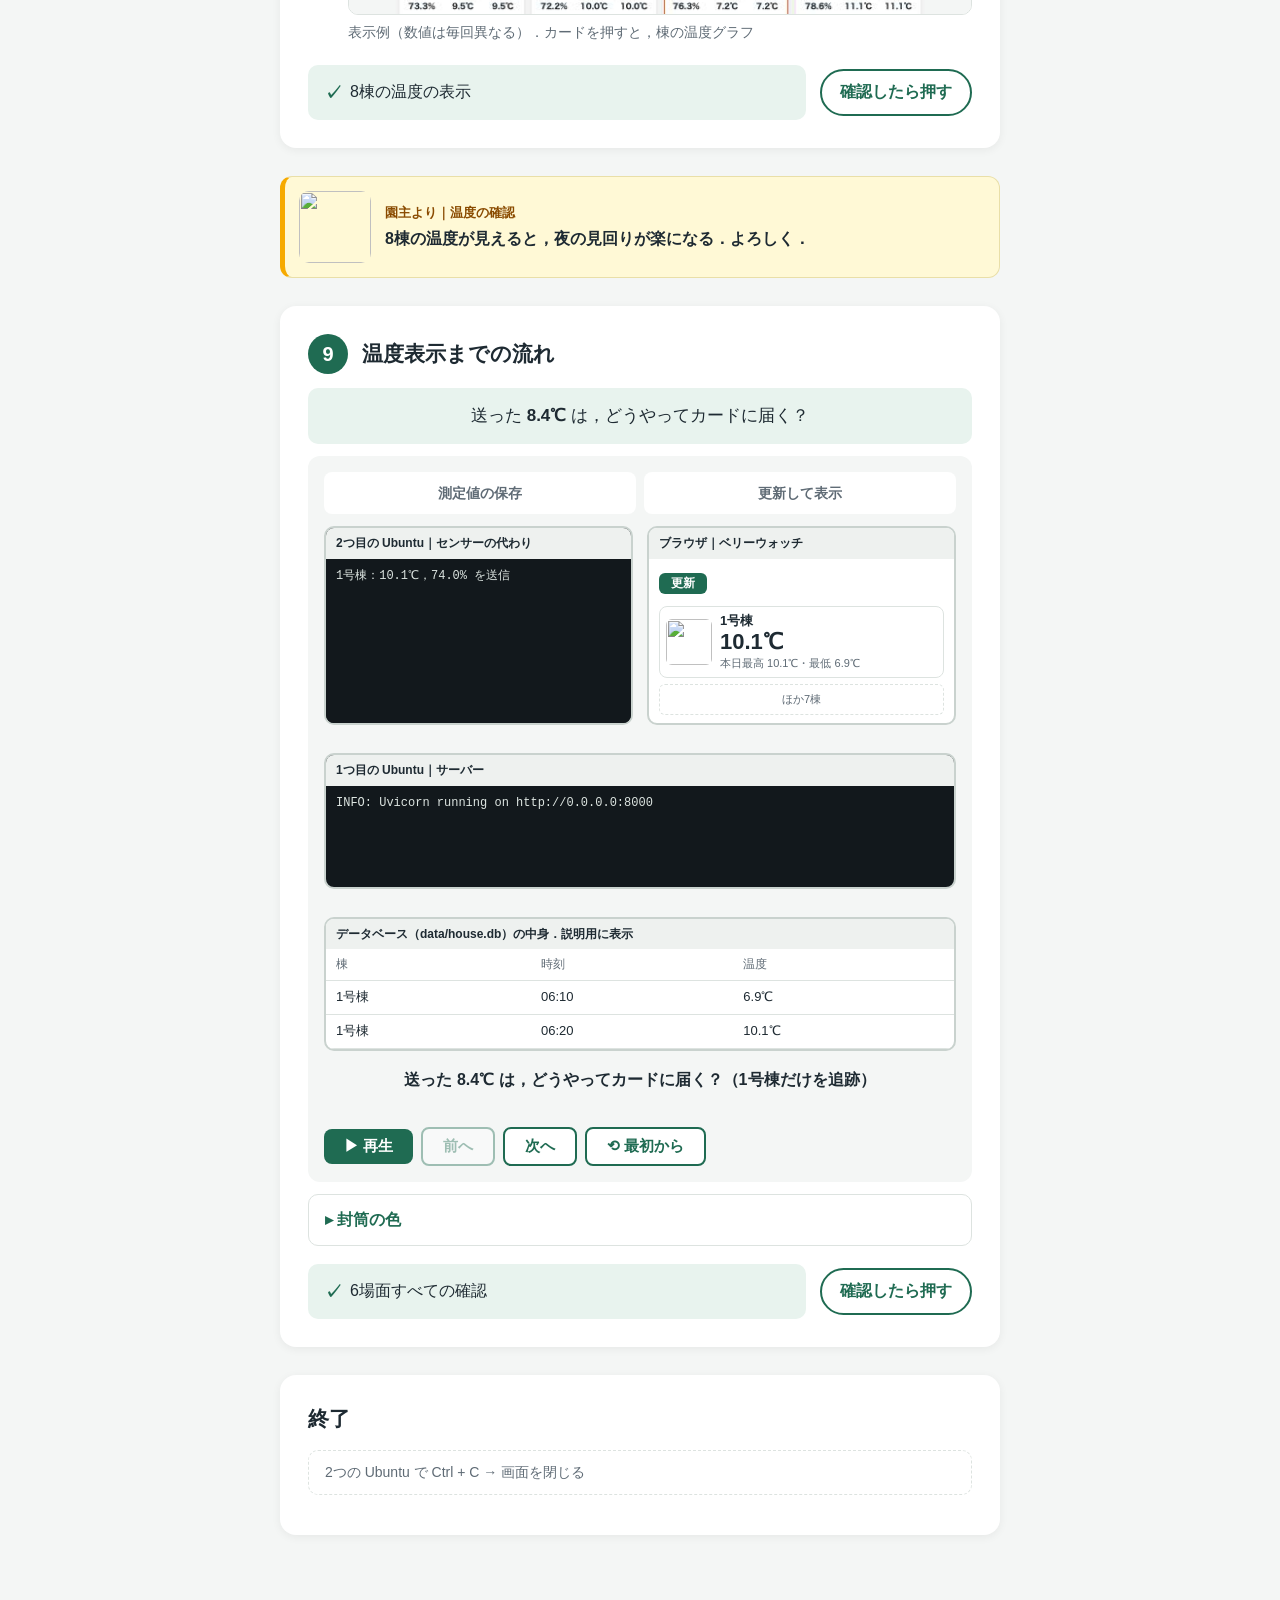
==== commit e6c09620: "ベリーウォッチに名前を変え，第2回の題・文・説明を直す 題材をいちご専門の農園（最低夜温8℃）に変更．題を「アプリの起動」に．右クリックの場所，git・docker の用語，詰めた文の改行，名前の由来" ====
--- a/02/index.html
+++ b/02/index.html
@@ -3,19 +3,19 @@
 <head>
   <meta charset="utf-8">
   <meta name="viewport" content="width=device-width, initial-scale=1">
-  <title>第2回 着任 | ハウスみまもり講座</title>
+  <title>第2回 アプリの起動 | ベリーウォッチ講座</title>
   <link rel="stylesheet" href="../style.css">
 </head>
 <body data-lesson="02">
   <header class="topbar">
-    <a class="brand" href="../">ハウスみまもり講座</a>
+    <a class="brand" href="../">ベリーウォッチ講座</a>
   </header>
 
   <section class="hero">
-    <img src="https://raw.githubusercontent.com/KokiWakatsuki/house-mimamori/main/static/images/farm.jpg" alt="ひだまり農園のビニールハウス">
+    <img src="https://raw.githubusercontent.com/KokiWakatsuki/berry-watch/main/static/images/farm.jpg" alt="ひだまり農園のビニールハウス">
     <div class="hero-text">
-      <h1>第2回　着任</h1>
-      <p>引き継いだアプリを，自分の PC で起動</p>
+      <h1>第2回　アプリの起動</h1>
+      <p>いちご農園のアプリを，自分の PC で起動</p>
     </div>
   </section>
 
@@ -45,10 +45,12 @@
 
     <!-- ===== 状況と目標 ===== -->
     <section class="card">
-      <h2>状況</h2>
-      <p>ひだまり農園：ビニールハウス8棟で，いちご・トマトを栽培．<br>
-         5℃ 未満で作物が傷むため，温度監視アプリ「ハウスみまもり」を使用．</p>
-      <p>本日，このアプリの開発チームに配属．</p>
+      <h2>今回から使う題材</h2>
+      <p>架空の「ひだまり農園」<br>
+         ビニールハウス8棟で，冬にいちごを栽培</p>
+      <p>夜のハウス内は 8℃ 以上が目安<br>
+         温度監視アプリ「<span data-tip="いちご（ベリー）を見守る（ウォッチ）アプリ" data-tip-head="名前の由来｜ベリーウォッチ">ベリーウォッチ</span>」で8棟を確認</p>
+      <p>みなさんは，このアプリの開発チームの一員</p>
       <h2>今回の目標</h2>
       <ul class="goal">
         <li>アプリを自分の PC で起動</li>
@@ -57,8 +59,8 @@
     </section>
 
     <aside class="memo">
-      <img src="https://raw.githubusercontent.com/KokiWakatsuki/house-mimamori/main/static/images/strawberry.jpg" alt="">
-      <div><b>前任者メモ｜引き継ぎ</b><p>アプリ一式は GitHub に保管．<br>まずは自分の PC で起動確認を．</p></div>
+      <img src="https://raw.githubusercontent.com/KokiWakatsuki/berry-watch/main/static/images/strawberry.jpg" alt="">
+      <div><b>先輩メモ｜アプリの場所</b><p>アプリ一式は GitHub に保管．<br>まずは自分の PC で起動確認を．</p></div>
     </aside>
 
     <!-- ===== 今日使う画面 ===== -->
@@ -89,14 +91,14 @@
         <div>
           <div class="window">
             <div class="window-bar">Visual Studio Code</div>
-            <div class="window-body" style="background:#1F1F1F;">▸ house-mimamori</div>
+            <div class="window-body" style="background:#1F1F1F;">▸ berry-watch</div>
           </div>
           <div class="window-label"><span data-tip="コードを編集するアプリ" data-tip-head="用語｜VS Code">VS Code</span>・ブラウザ</div>
         </div>
       </div>
       <div class="rules">
         <div class="rule"><b>起動</b><span>Windows キー → 名前を入力 → Enter</span></div>
-        <div class="rule"><b>管理者</b><span>Enter の代わりに右クリック →「管理者として実行」</span></div>
+        <div class="rule"><b>管理者</b><span>検索結果の「Windows PowerShell」を右クリック<br>→「管理者として実行」→「はい」</span></div>
         <div class="rule"><b>貼り付け</b><span>右クリック</span></div>
         <div class="rule"><b>終了</b><span>「終了可」の表示まで開いたまま</span></div>
       </div>
@@ -110,7 +112,7 @@
         <h2>PC の確認</h2>
         <span class="where ps">PowerShell</span>
       </div>
-      <div class="cmd"><code data-tip="確認のみ．インストールなし">[Net.ServicePointManager]::SecurityProtocol = 'Tls12'; irm https://kokiwakatsuki.github.io/house-mimamori-course/win/pc.txt | iex</code><button class="copy">コピー</button></div>
+      <div class="cmd"><code data-tip="確認のみ．インストールなし">[Net.ServicePointManager]::SecurityProtocol = 'Tls12'; irm https://kokiwakatsuki.github.io/berry-watch-course/win/pc.txt | iex</code><button class="copy">コピー</button></div>
       <details>
         <summary>表示例</summary>
         <div class="detail-body">
@@ -134,7 +136,7 @@
         <h2>道具の確認</h2>
         <span class="where ps">PowerShell</span>
       </div>
-      <div class="cmd"><code data-tip="確認のみ．インストールなし">[Net.ServicePointManager]::SecurityProtocol = 'Tls12'; irm https://kokiwakatsuki.github.io/house-mimamori-course/win/tools.txt | iex</code><button class="copy">コピー</button></div>
+      <div class="cmd"><code data-tip="確認のみ．インストールなし">[Net.ServicePointManager]::SecurityProtocol = 'Tls12'; irm https://kokiwakatsuki.github.io/berry-watch-course/win/tools.txt | iex</code><button class="copy">コピー</button></div>
       <details>
         <summary>表示例</summary>
         <div class="detail-body">
@@ -183,8 +185,8 @@
           </details>
         </li>
       </ol>
-      <p class="caution">パスワード：Ubuntu 用（Windows とは別）．以降も使用</p>
-      <p class="closable">管理者の PowerShell：終了可</p>
+      <p class="caution">ここで決めたパスワードは Ubuntu 用<br>Windows のパスワードとは別．このあとも使用</p>
+      <p class="closable">管理者の PowerShell は，ここで終了可</p>
       <div class="check-row">
         <p class="done"><code>名前@PC名:~$</code> の表示</p>
         <label class="check"><input type="checkbox" data-step="3"><span class="check-off">確認したら押す</span><span class="check-on">✓ 確認済</span></label>
@@ -211,7 +213,7 @@
           <div class="cmd"><code data-tip="Ubuntu 接続・日本語化">code --install-extension ms-vscode-remote.remote-wsl --install-extension ms-ceintl.vscode-language-pack-ja</code><button class="copy">コピー</button></div>
         </li>
       </ol>
-      <p class="closable">PowerShell：終了可（以降は不使用）</p>
+      <p class="closable">PowerShell は，ここで終了可<br>このあとは使わない</p>
       <details>
         <summary>うまくいかないとき</summary>
         <div class="detail-body">
@@ -231,14 +233,14 @@
         <h2><span data-tip="変更履歴を記録する道具" data-tip-head="用語｜git">git</span>・<span data-tip="アプリを箱（コンテナ）ごと起動する道具" data-tip-head="用語｜docker">docker</span> の準備</h2>
         <span class="where ub">Ubuntu</span>
       </div>
-      <p class="caution">パスワード：③ の Ubuntu 用（入力は非表示）</p>
+      <p class="caution">パスワードを聞かれたら，③ で決めた Ubuntu 用を入力<br>入力しても画面には表示されない</p>
       <ol class="actions">
         <li>
-          <p>git のインストール</p>
+          <p><span data-tip="変更の履歴を記録する道具／チームでコードを共有するときにも使う" data-tip-head="用語｜git">git</span> のインストール</p>
           <div class="cmd"><code data-tip="git をインストール">sudo apt update && sudo apt install -y git</code><button class="copy">コピー</button></div>
         </li>
         <li>
-          <p>docker のインストール</p>
+          <p><span data-tip="アプリを，必要な道具ごと箱（コンテナ）に入れて起動する道具／どの PC でも同じように動く" data-tip-head="用語｜docker">docker</span> のインストール</p>
           <div class="cmd"><code data-tip="docker をインストール">curl -fsSL https://get.docker.com | sudo sh && sudo usermod -aG docker $USER</code><button class="copy">コピー</button></div>
           <span class="wait"><svg viewBox="0 0 16 16" fill="none" stroke="currentColor" stroke-width="2"><circle cx="8" cy="8" r="6.5"/><path d="M8 4.5V8l2.5 1.5"/></svg>待機 数分（英文で20秒停止 → そのまま）</span>
         </li>
@@ -249,7 +251,7 @@
         </li>
         <li>
           <p>確認</p>
-          <div class="cmd"><code data-tip="インストール結果を確認">curl -fsSL https://kokiwakatsuki.github.io/house-mimamori-course/ubuntu/tools.sh | bash</code><button class="copy">コピー</button></div>
+          <div class="cmd"><code data-tip="インストール結果を確認">curl -fsSL https://kokiwakatsuki.github.io/berry-watch-course/ubuntu/tools.sh | bash</code><button class="copy">コピー</button></div>
         </li>
       </ol>
       <details>
@@ -285,7 +287,7 @@
         <h2>アプリの取得</h2>
         <span class="where ub">Ubuntu</span>
       </div>
-      <div class="cmd"><code data-tip="アプリを複製し，VS Code で開く">git clone https://github.com/KokiWakatsuki/house-mimamori.git && cd house-mimamori && code .</code><button class="copy">コピー</button></div>
+      <div class="cmd"><code data-tip="アプリを複製し，VS Code で開く">git clone https://github.com/KokiWakatsuki/berry-watch.git && cd berry-watch && code .</code><button class="copy">コピー</button></div>
       <details open>
         <summary>VS Code の起動後</summary>
         <div class="detail-body">
@@ -299,8 +301,8 @@
       <div class="files">
         <div class="file"><code>README.md</code><span>説明書</span></div>
         <div class="file"><code>sensor.py</code><span>センサーの代わり</span></div>
-        <div class="file"><code data-tip="app＝アプリ本体" data-tip-head="名前の由来｜app.py">app.py</code><span>サーバー</span></div>
-        <div class="file"><code data-tip="static＝静的（中身が変わらないファイルの置き場）" data-tip-head="名前の由来｜static">static/</code><span>画面</span></div>
+        <div class="file"><code data-tip="app（application）．アプリの中心の処理によく使う名前" data-tip-head="名前の由来｜app.py">app.py</code><span>サーバー</span></div>
+        <div class="file"><code data-tip="static（静的）．中身が変わらないファイルの置き場" data-tip-head="名前の由来｜static">static/</code><span>画面</span></div>
         <div class="file later"><code>その他</code><span>今日は不要</span></div>
       </div>
       <div class="check-row">
@@ -315,23 +317,23 @@
       <div class="parts">
         <figure class="part">
           <img src="../images/parts/sensor.jpg" alt="ハウスの中の温度センサー">
-          <figcaption><b>センサー</b>温度を測る機械<span class="part-here">今日の代役：<code>sensor.py</code></span><span class="part-name">sensor＝センサー</span></figcaption>
+          <figcaption><b>センサー</b>温度を測る機械<span class="part-here">今日の代役：<code>sensor.py</code></span><span class="part-name">名前の由来<br>sensor（センサー）</span></figcaption>
         </figure>
         <figure class="part">
           <img src="../images/parts/server.jpg" alt="要求に応答するサーバー">
-          <figcaption><b>サーバー</b>要求に応じてデータを用意<span class="part-here"><code>app.py</code>（1つ目の Ubuntu）</span><span class="part-name">app＝アプリ本体．中心となる処理のため，よく使う名前</span></figcaption>
+          <figcaption><b>サーバー</b>要求に応じてデータを用意<span class="part-here"><code>app.py</code>（1つ目の Ubuntu）</span><span class="part-name">名前の由来<br>app（application）．アプリの中心の処理によく使う名前</span></figcaption>
         </figure>
         <figure class="part">
           <img src="../images/parts/database.jpg" alt="記録をしまうデータベース">
-          <figcaption><b>データベース</b>記録の保管庫<span class="part-here"><code>data/house.db</code></span><span class="part-name">db＝database．house＝ハウス</span></figcaption>
+          <figcaption><b>データベース</b>記録の保管庫<span class="part-here"><code>data/house.db</code></span><span class="part-name">名前の由来<br>db（database）</span></figcaption>
         </figure>
         <figure class="part">
           <img src="../images/parts/screen.jpg" alt="スマホに表示された画面">
-          <figcaption><b>画面</b>園主が見る所<span class="part-here">ブラウザ（<code>static/</code>）</span><span class="part-name">static＝静的．中身が変わらないファイル（HTML・CSS・画像）の置き場</span></figcaption>
+          <figcaption><b>画面</b>園主が見る所<span class="part-here">ブラウザ（<code>static/</code>）</span><span class="part-name">名前の由来<br>static（静的）．中身が変わらないファイル（HTML・CSS・画像）の置き場</span></figcaption>
         </figure>
       </div>
-      <p class="key">画面＝見る所．サーバー＝データを用意する所．</p>
-      <p class="hint" style="margin-top:10px;">.py＝Python のプログラム．.db＝データベースのファイル</p>
+      <div class="key"><p><b>画面</b>　見る所</p><p><b>サーバー</b>　データを用意する所</p></div>
+      <p class="hint" style="margin-top:10px;">ファイル名の最後<br><code>.py</code>　Python のプログラム<br><code>.db</code>　データベースのファイル</p>
     </section>
 
     <!-- ===== ⑦ ===== -->
@@ -344,14 +346,14 @@
       <div class="cmd"><code data-tip="アプリを起動">docker compose up --build</code><button class="copy">コピー</button></div>
       <span class="wait"><svg viewBox="0 0 16 16" fill="none" stroke="currentColor" stroke-width="2"><circle cx="8" cy="8" r="6.5"/><path d="M8 4.5V8l2.5 1.5"/></svg>初回 1〜2分</span>
       <p class="hint" style="margin-top: 8px;"><code>Uvicorn running on http://0.0.0.0:8000</code> → 起動完了</p>
-      <p class="closable">この画面：サーバー（終了不可）</p>
+      <p class="closable">この画面はサーバー<br>閉じない</p>
       <p>ブラウザで <a href="http://localhost:8000" target="_blank">http://localhost:8000</a></p>
       <img class="shot" src="../images/02/app_empty.jpg" alt="起動直後の画面．全棟が記録なし">
       <details>
         <summary>うまくいかないとき</summary>
         <div class="detail-body">
           <p><b>permission denied</b> → ⑤ の3 → 次を実行</p>
-          <div class="cmd"><code data-tip="アプリを起動">cd ~/house-mimamori && docker compose up --build</code><button class="copy">コピー</button></div>
+          <div class="cmd"><code data-tip="アプリを起動">cd ~/berry-watch && docker compose up --build</code><button class="copy">コピー</button></div>
           <p><b>address already in use</b> → メンターと確認</p>
         </div>
       </details>
@@ -362,8 +364,8 @@
     </section>
 
     <aside class="memo">
-      <img src="https://raw.githubusercontent.com/KokiWakatsuki/house-mimamori/main/static/images/farm.jpg" alt="">
-      <div><b>前任者メモ｜起動確認</b><p>起動できたら，引き継ぎの半分は完了．</p></div>
+      <img src="https://raw.githubusercontent.com/KokiWakatsuki/berry-watch/main/static/images/farm.jpg" alt="">
+      <div><b>先輩メモ｜起動確認</b><p>起動できたら，準備の半分は完了．</p></div>
     </aside>
 
     <!-- ===== ⑧ ===== -->
@@ -379,7 +381,7 @@
         </li>
         <li>
           <p>実行</p>
-          <div class="cmd"><code data-tip="センサーの代わりを起動">cd house-mimamori && python3 sensor.py</code><button class="copy">コピー</button></div>
+          <div class="cmd"><code data-tip="センサーの代わりを起動">cd berry-watch && python3 sensor.py</code><button class="copy">コピー</button></div>
 <pre class="out">1号棟：10.2℃，75.3% を送信
 ……（8号棟まで．1分ごと）</pre>
         </li>
@@ -396,7 +398,7 @@
     </section>
 
     <aside class="memo">
-      <img src="https://raw.githubusercontent.com/KokiWakatsuki/house-mimamori/main/static/images/tomato.jpg" alt="">
+      <img src="https://raw.githubusercontent.com/KokiWakatsuki/berry-watch/main/static/images/farm.jpg" alt="">
       <div><b>園主より｜温度の確認</b><p>8棟の温度が見えると，夜の見回りが楽になる．よろしく．</p></div>
     </aside>
 
@@ -424,11 +426,11 @@
 
           <!-- 上段右：ブラウザ -->
           <div class="mock browser" id="m-browser">
-            <div class="mock-bar">ブラウザ｜ハウスみまもり</div>
+            <div class="mock-bar">ブラウザ｜ベリーウォッチ</div>
             <div class="mock-body">
               <button class="mock-reload" id="mock-reload" tabindex="-1">更新</button>
               <div class="mock-card" id="mock-card">
-                <img src="https://raw.githubusercontent.com/KokiWakatsuki/house-mimamori/main/static/images/strawberry.jpg" alt="">
+                <img src="https://raw.githubusercontent.com/KokiWakatsuki/berry-watch/main/static/images/strawberry.jpg" alt="">
                 <div>
                   <b>1号棟</b>
                   <span class="mock-temp" id="card-temp"></span>
@@ -464,6 +466,7 @@
           <button id="scene-play">▶ 再生</button>
           <button id="scene-prev" class="sub">前へ</button>
           <button id="scene-next" class="sub">次へ</button>
+          <button id="scene-restart" class="sub">⟲ 最初から</button>
           <span class="scene-count" id="scene-count"></span>
         </div>
       </div>
@@ -481,17 +484,17 @@
       </div>
     </section>
 
-    <!-- ===== 着任完了（全手順の確認済で表示） ===== -->
+    <!-- ===== 第2回の完了（全手順の確認済で表示） ===== -->
     <section class="card finish" id="finish" hidden>
-      <img src="https://raw.githubusercontent.com/KokiWakatsuki/house-mimamori/main/static/images/farm.jpg" alt="">
-      <span class="stamp">着任完了</span>
-      <h2>引き継ぎ完了</h2>
+      <img src="https://raw.githubusercontent.com/KokiWakatsuki/berry-watch/main/static/images/farm.jpg" alt="">
+      <span class="stamp">第2回 完了</span>
+      <h2>アプリの起動に成功</h2>
       <ul class="goal">
         <li>アプリの起動</li>
         <li>8棟の温度の表示</li>
         <li>温度表示までの流れの理解</li>
       </ul>
-      <p style="margin-top: 16px;">次回：コードの読解</p>
+      <p style="margin-top: 16px;">次回は，このコードを読む</p>
     </section>
 
     <section class="card">
--- a/style.css
+++ b/style.css
@@ -1,4 +1,4 @@
-/* ハウスみまもり講座のスタイル
+/* ベリーウォッチ講座のスタイル
    画面の半分（幅 680〜960px）で読むことを想定．
    配色：カラーユニバーサルデザイン推奨配色（青 #005AFF・緑 #03AF7A・黄 #FFF100・橙 #F6AA00）と，アプリ共通の深緑． */
 
@@ -286,7 +286,9 @@
 .part b { display: block; font-size: 16px; }
 .part-here { display: block; margin-top: 6px; color: var(--text); font-size: 12px; }
 .part-name { display: block; margin-top: 4px; padding-top: 4px; border-top: 1px dashed var(--line); color: var(--gray); font-size: 12px; line-height: 1.5; }
-.key { margin: 18px 0 0; padding: 12px 16px; border-radius: 10px; background: var(--green-light); font-weight: bold; text-align: center; }
+.key { margin: 18px 0 0; padding: 12px 20px; border-radius: 10px; background: var(--green-light); }
+.key p { margin: 0; }
+.key b { display: inline-block; min-width: 6em; color: var(--green); }
 
 
 /* ===== VS Code のファイル一覧 ===== */
@@ -300,7 +302,7 @@
 
 /* ===== 吹き出し（引き継ぎメモ風） ===== */
 
-[data-tip]:not(.help) { border-bottom: 1px dotted var(--gray); cursor: help; }
+[data-tip]:not(.help) { border-bottom: 2px dotted var(--green-cud); cursor: help; }
 .bubble {
   position: fixed;
   z-index: 20;
@@ -403,7 +405,7 @@
 .scene-count { margin-left: auto; color: var(--gray); font-size: 14px; }
 
 
-/* ===== 着任完了 ===== */
+/* ===== 回の完了 ===== */
 
 .finish { position: relative; overflow: hidden; text-align: center; }
 .finish[hidden] { display: none; }
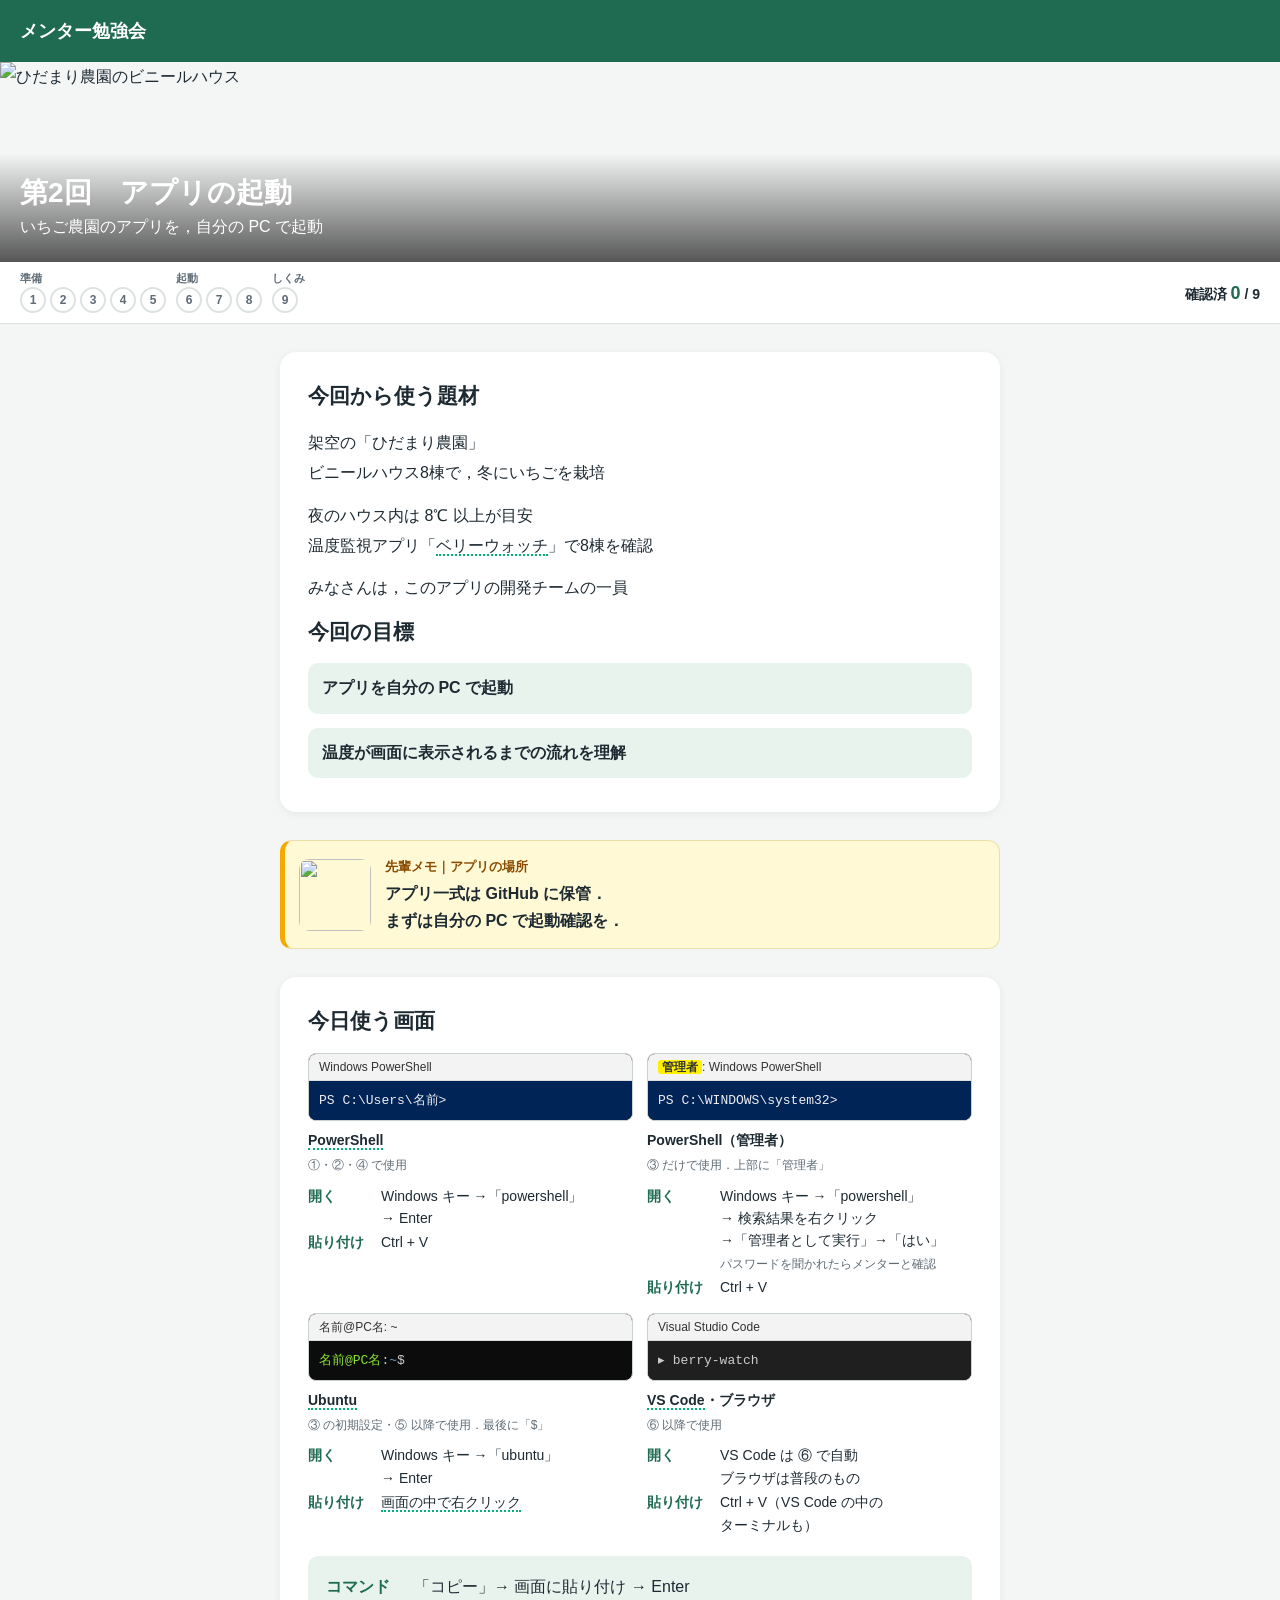
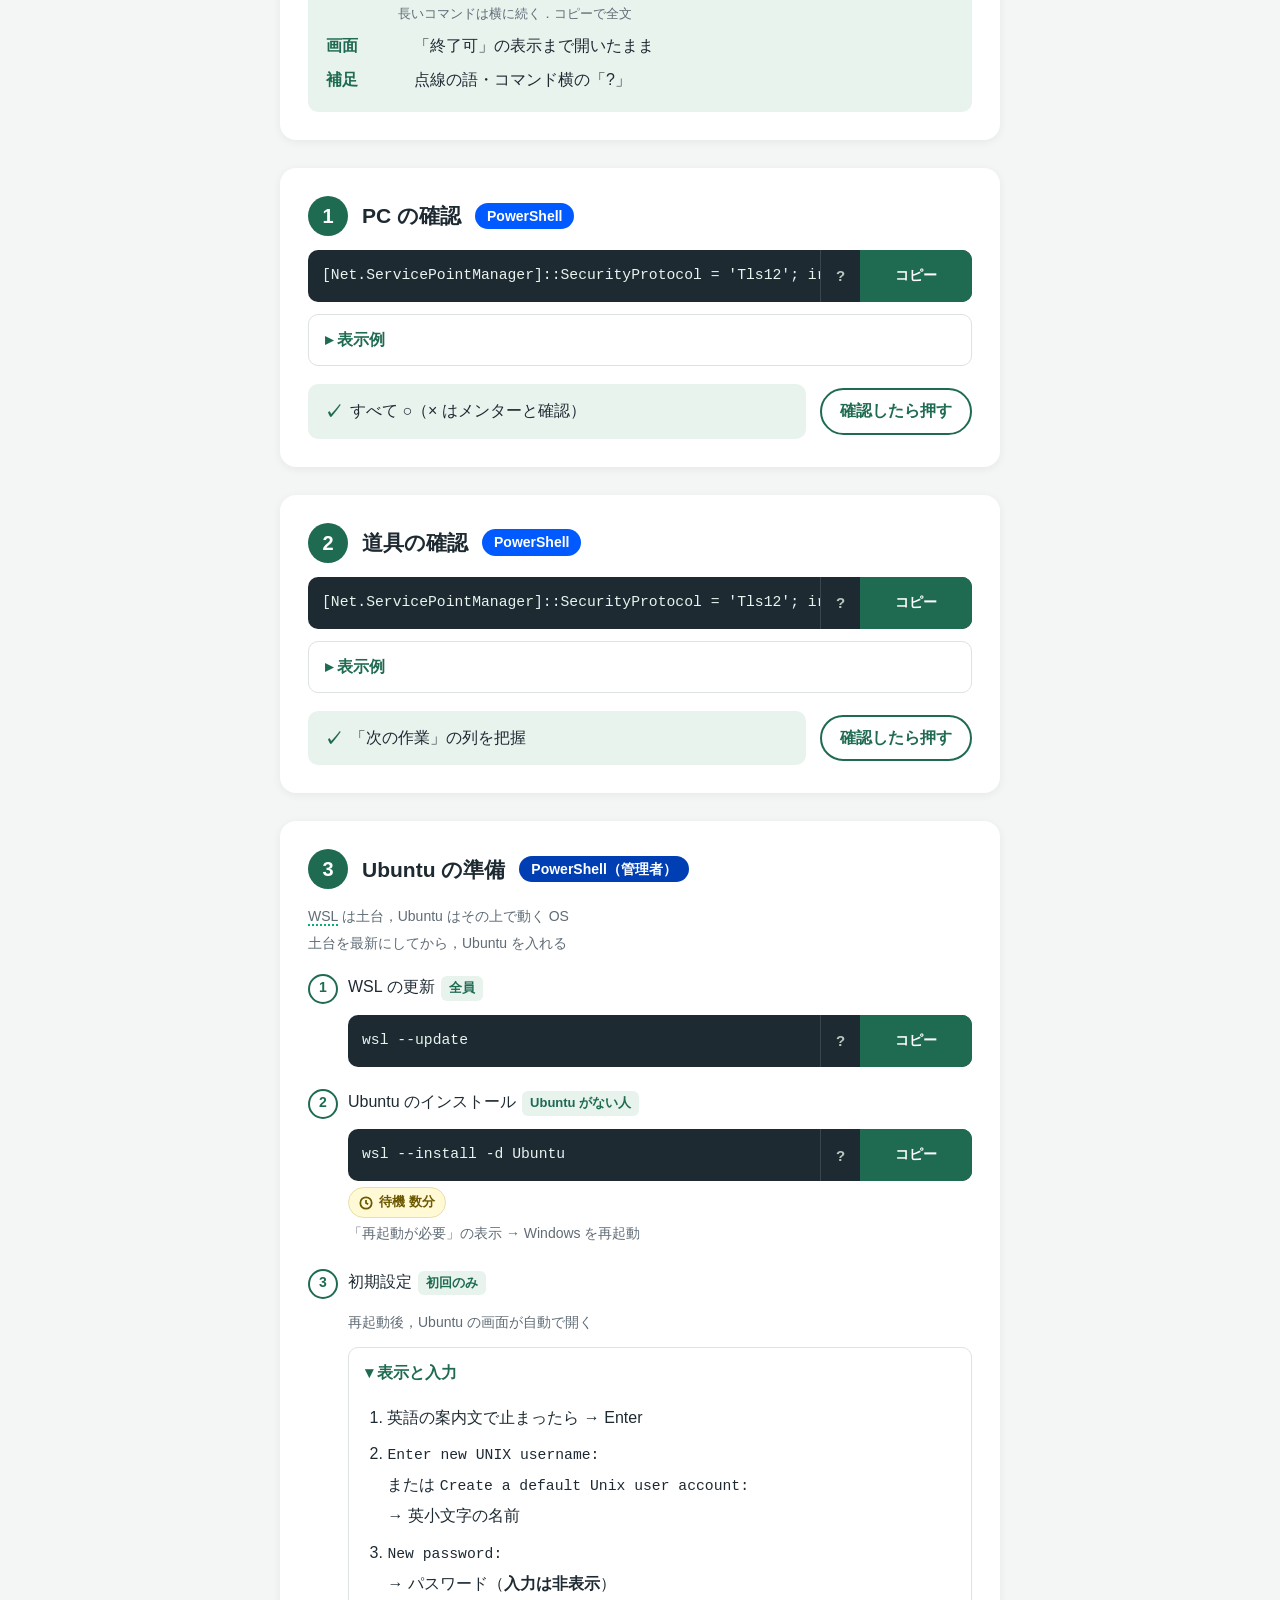
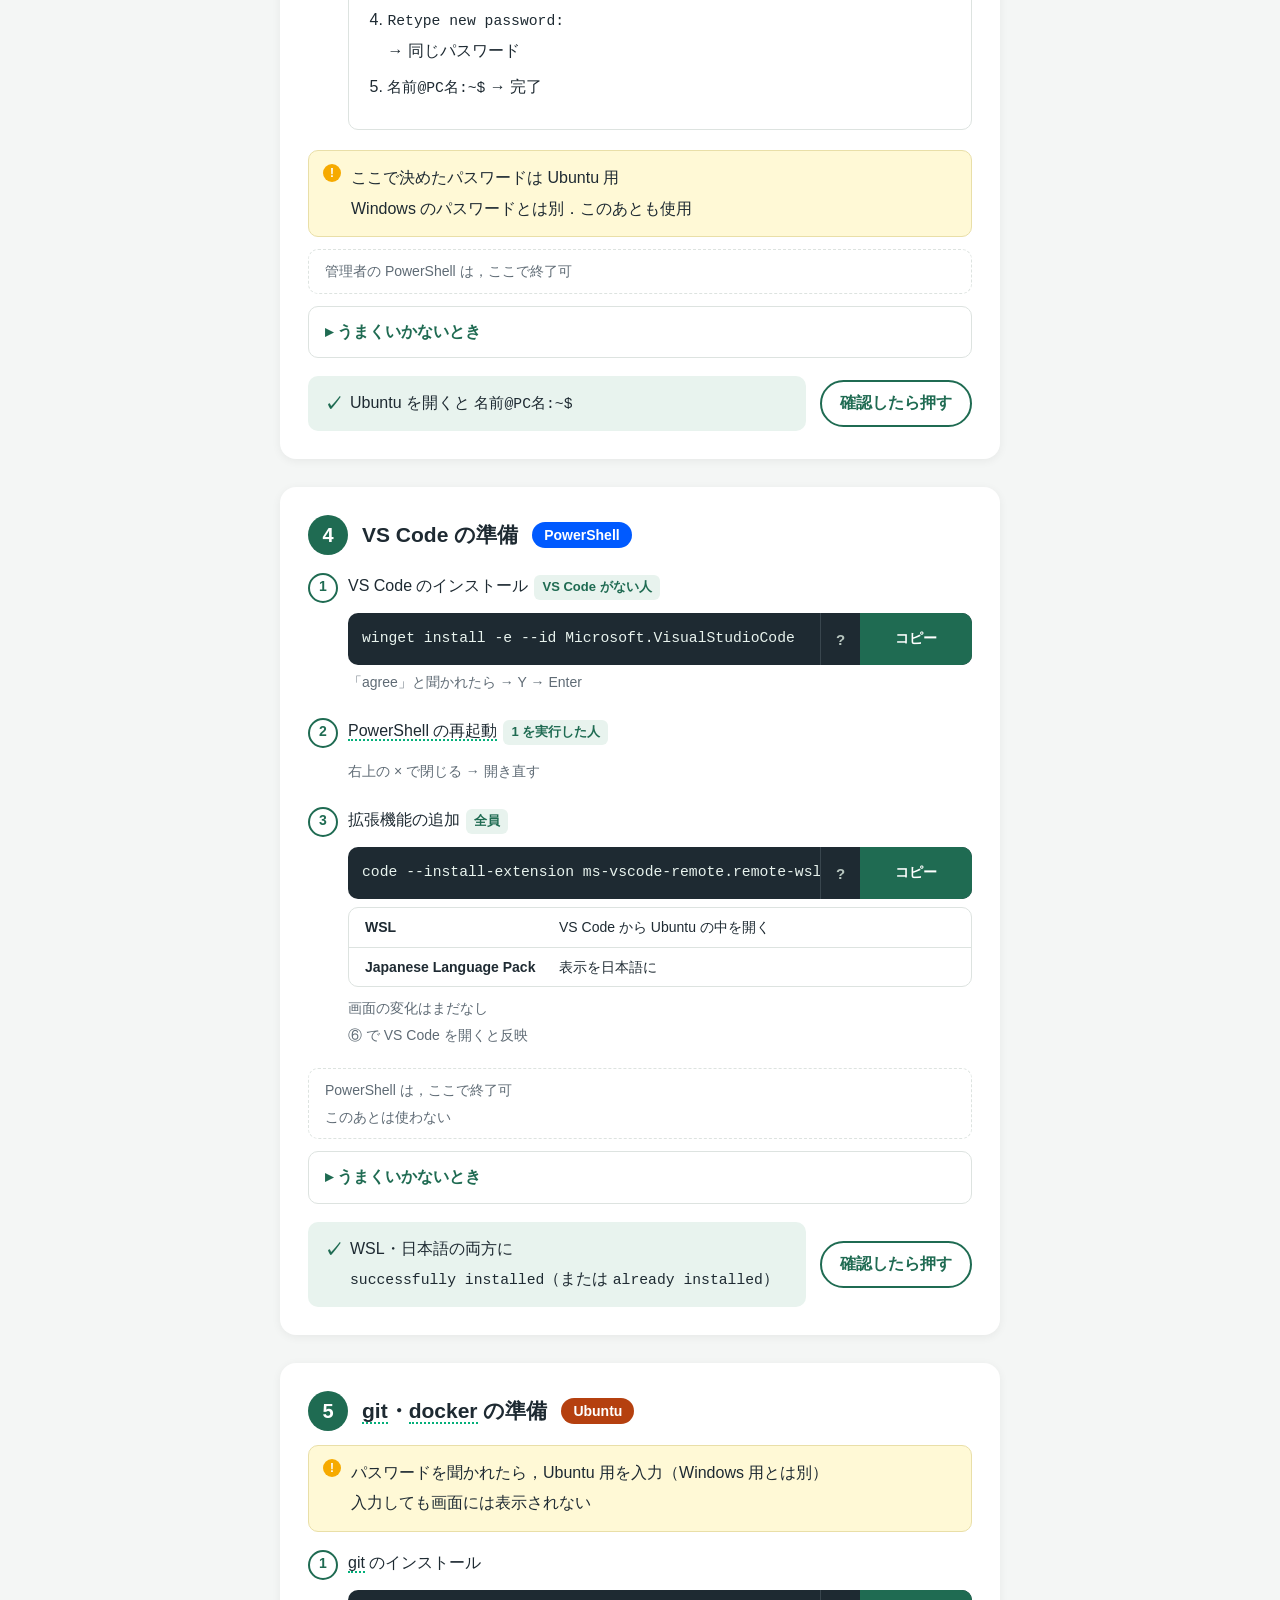
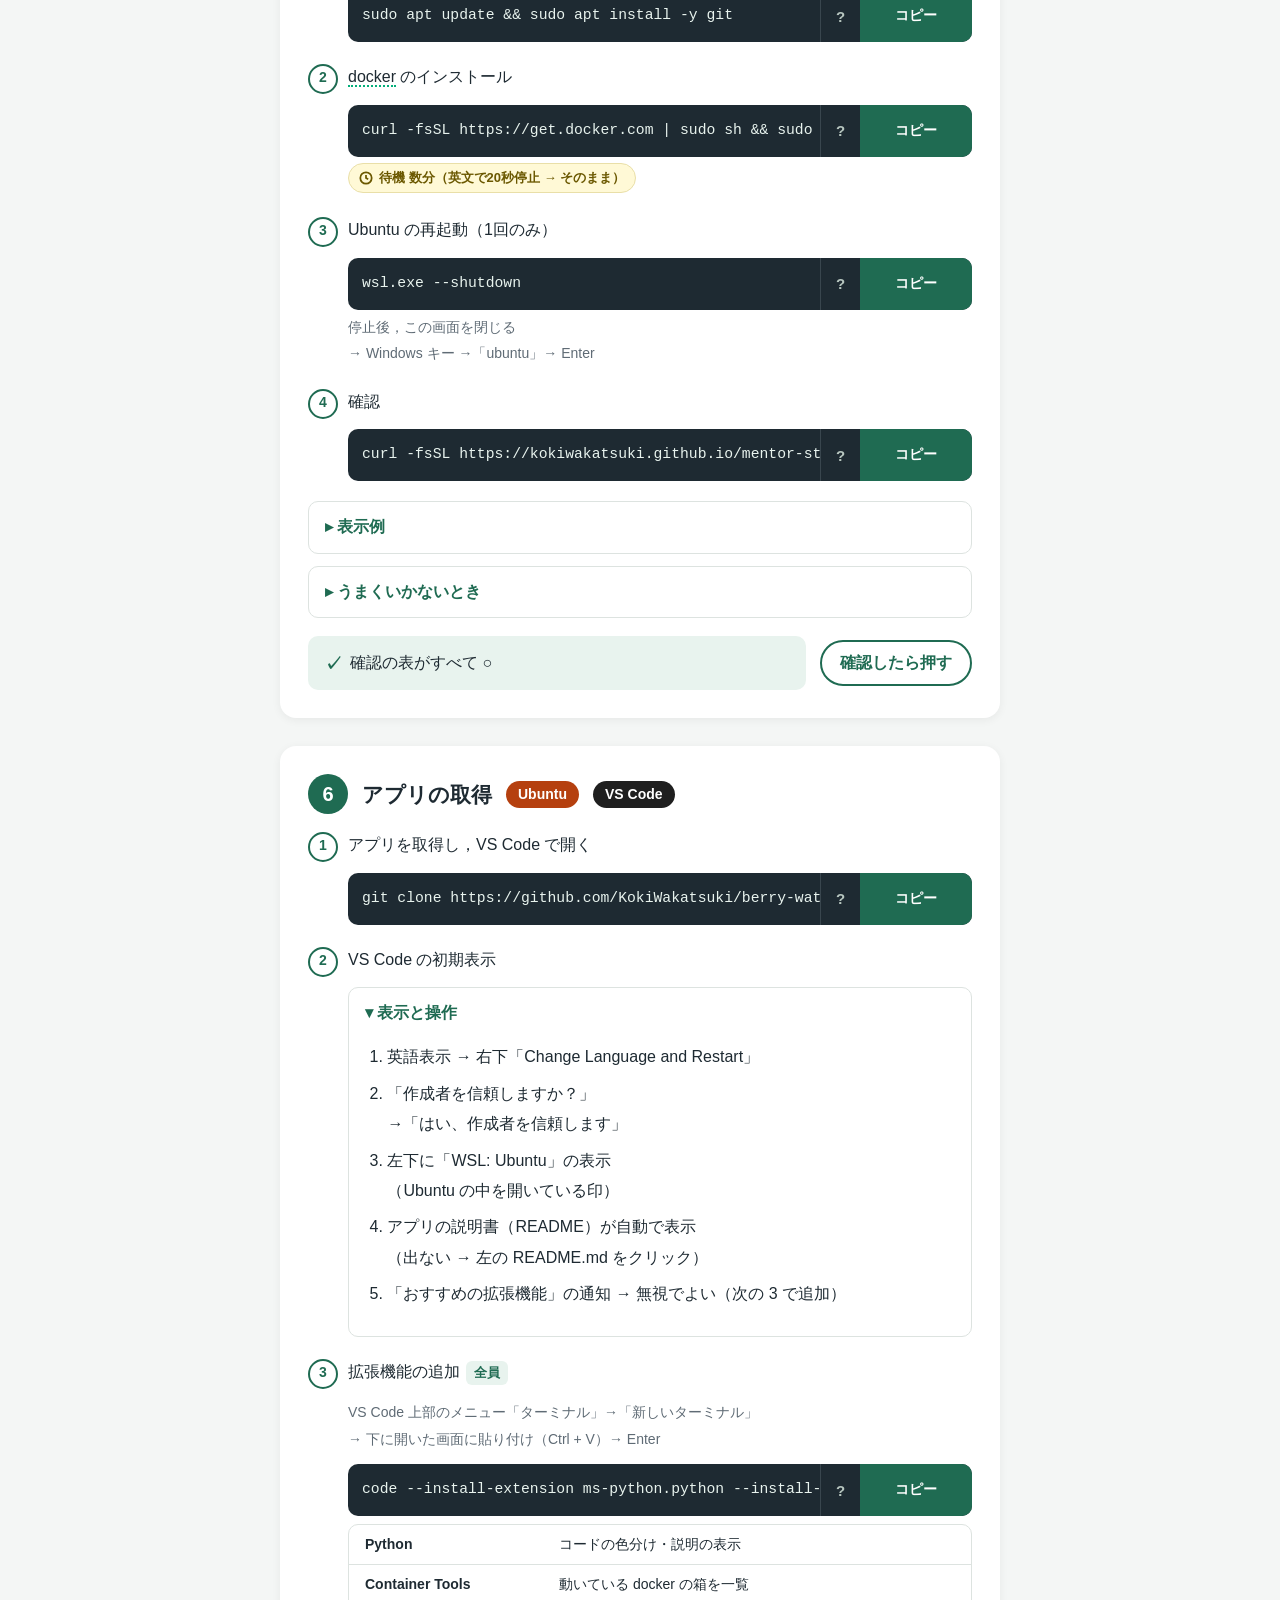
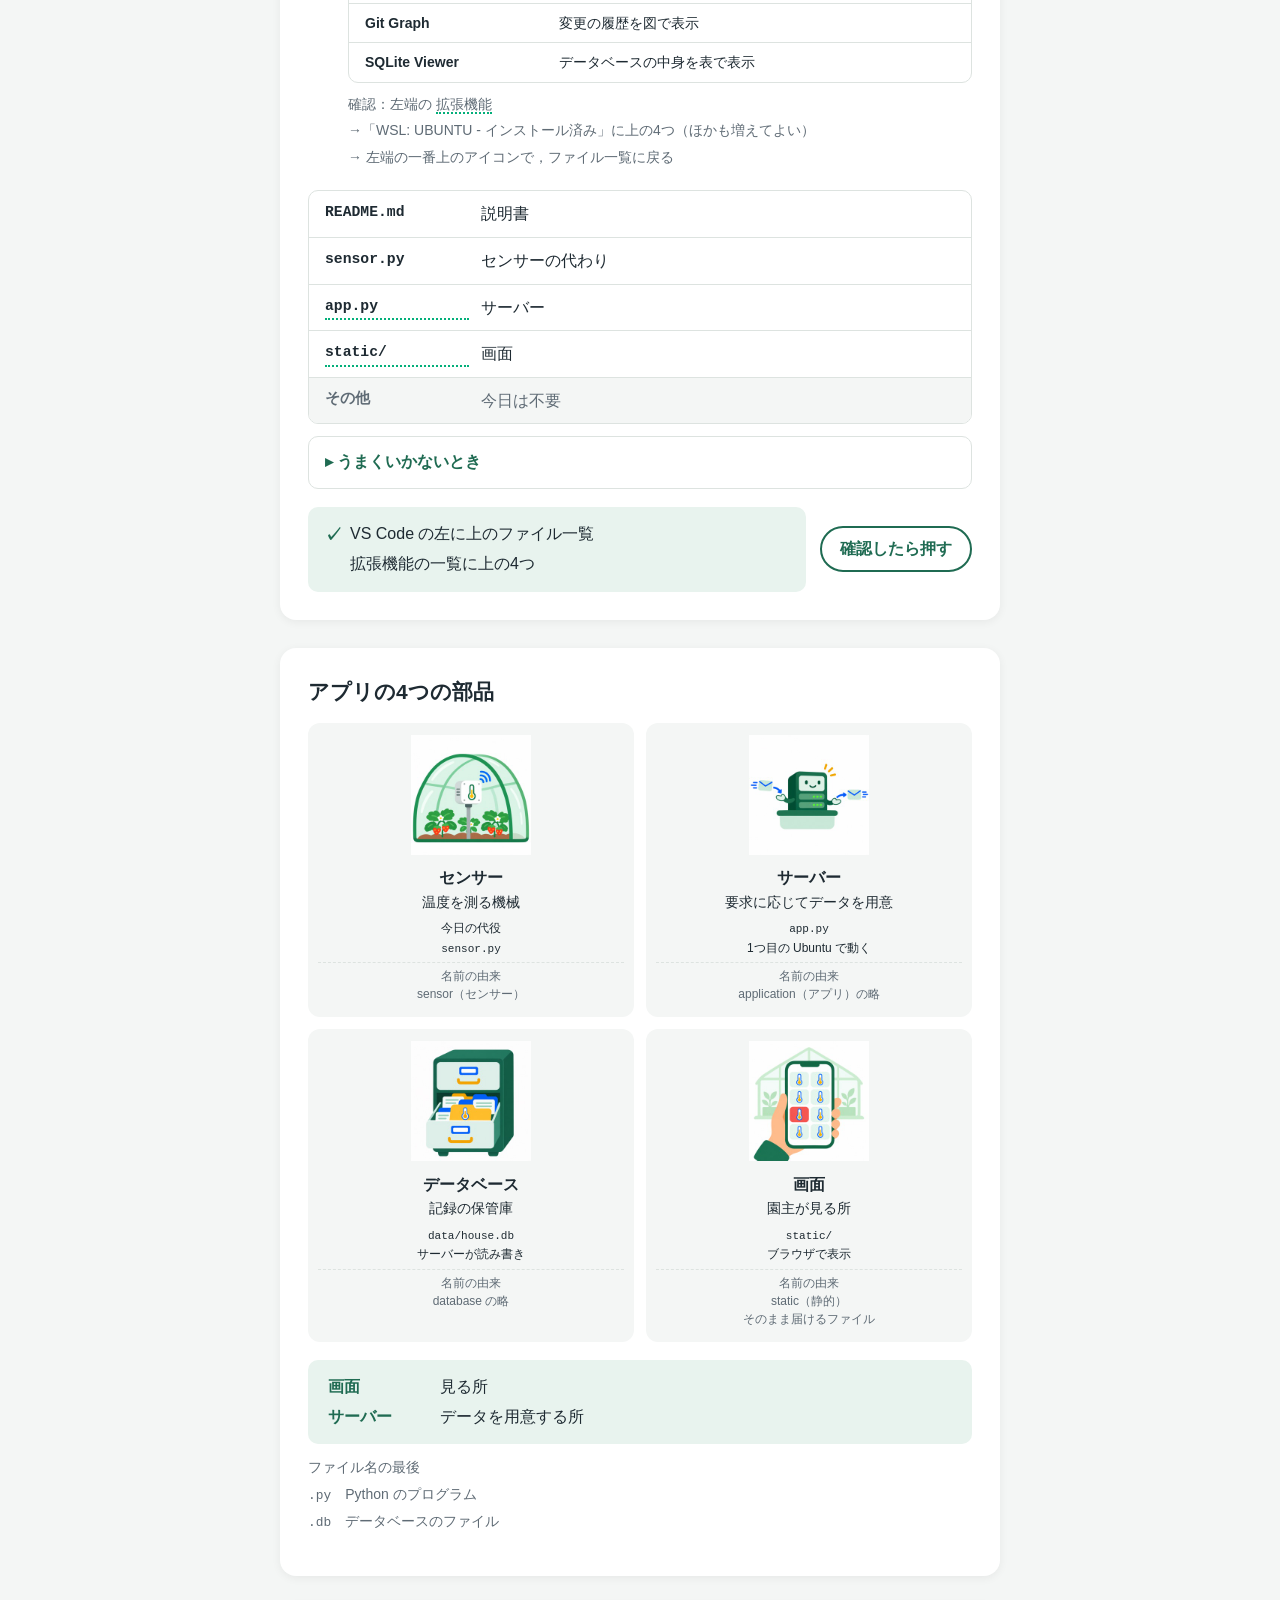
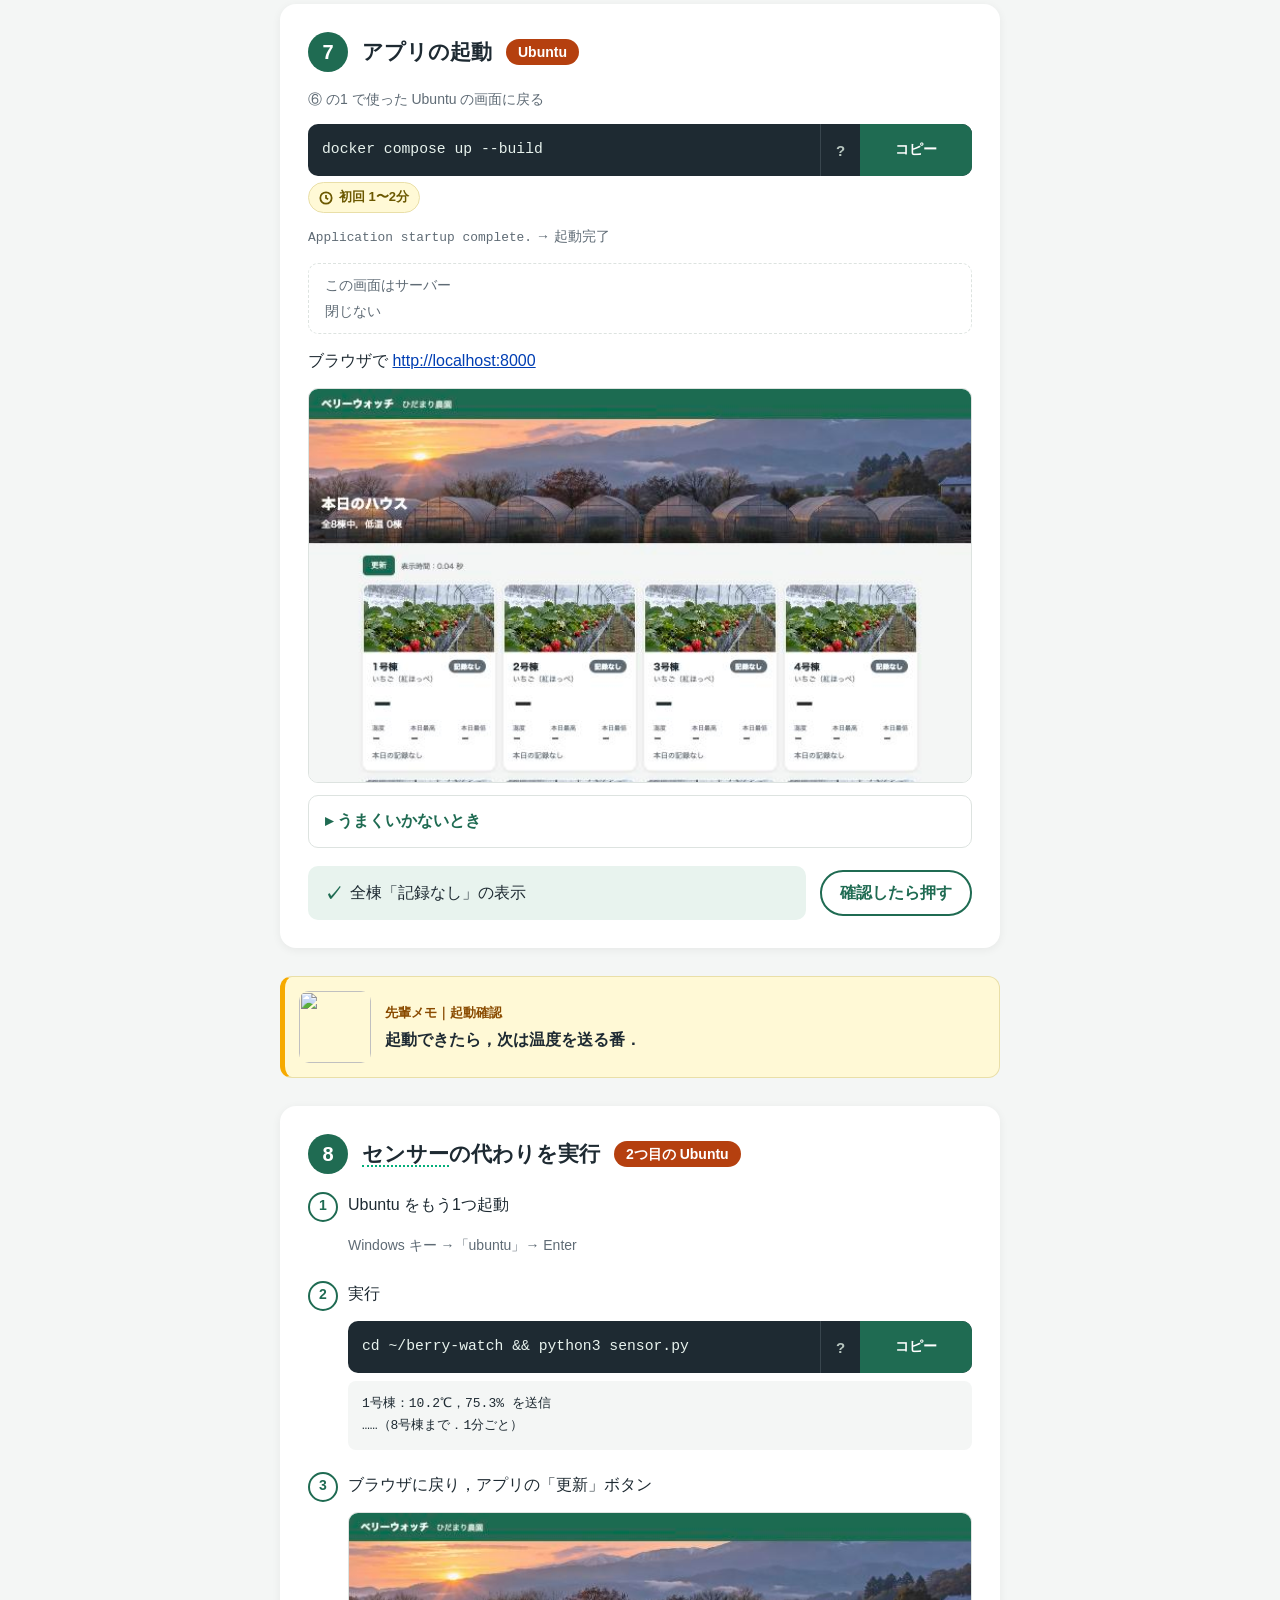
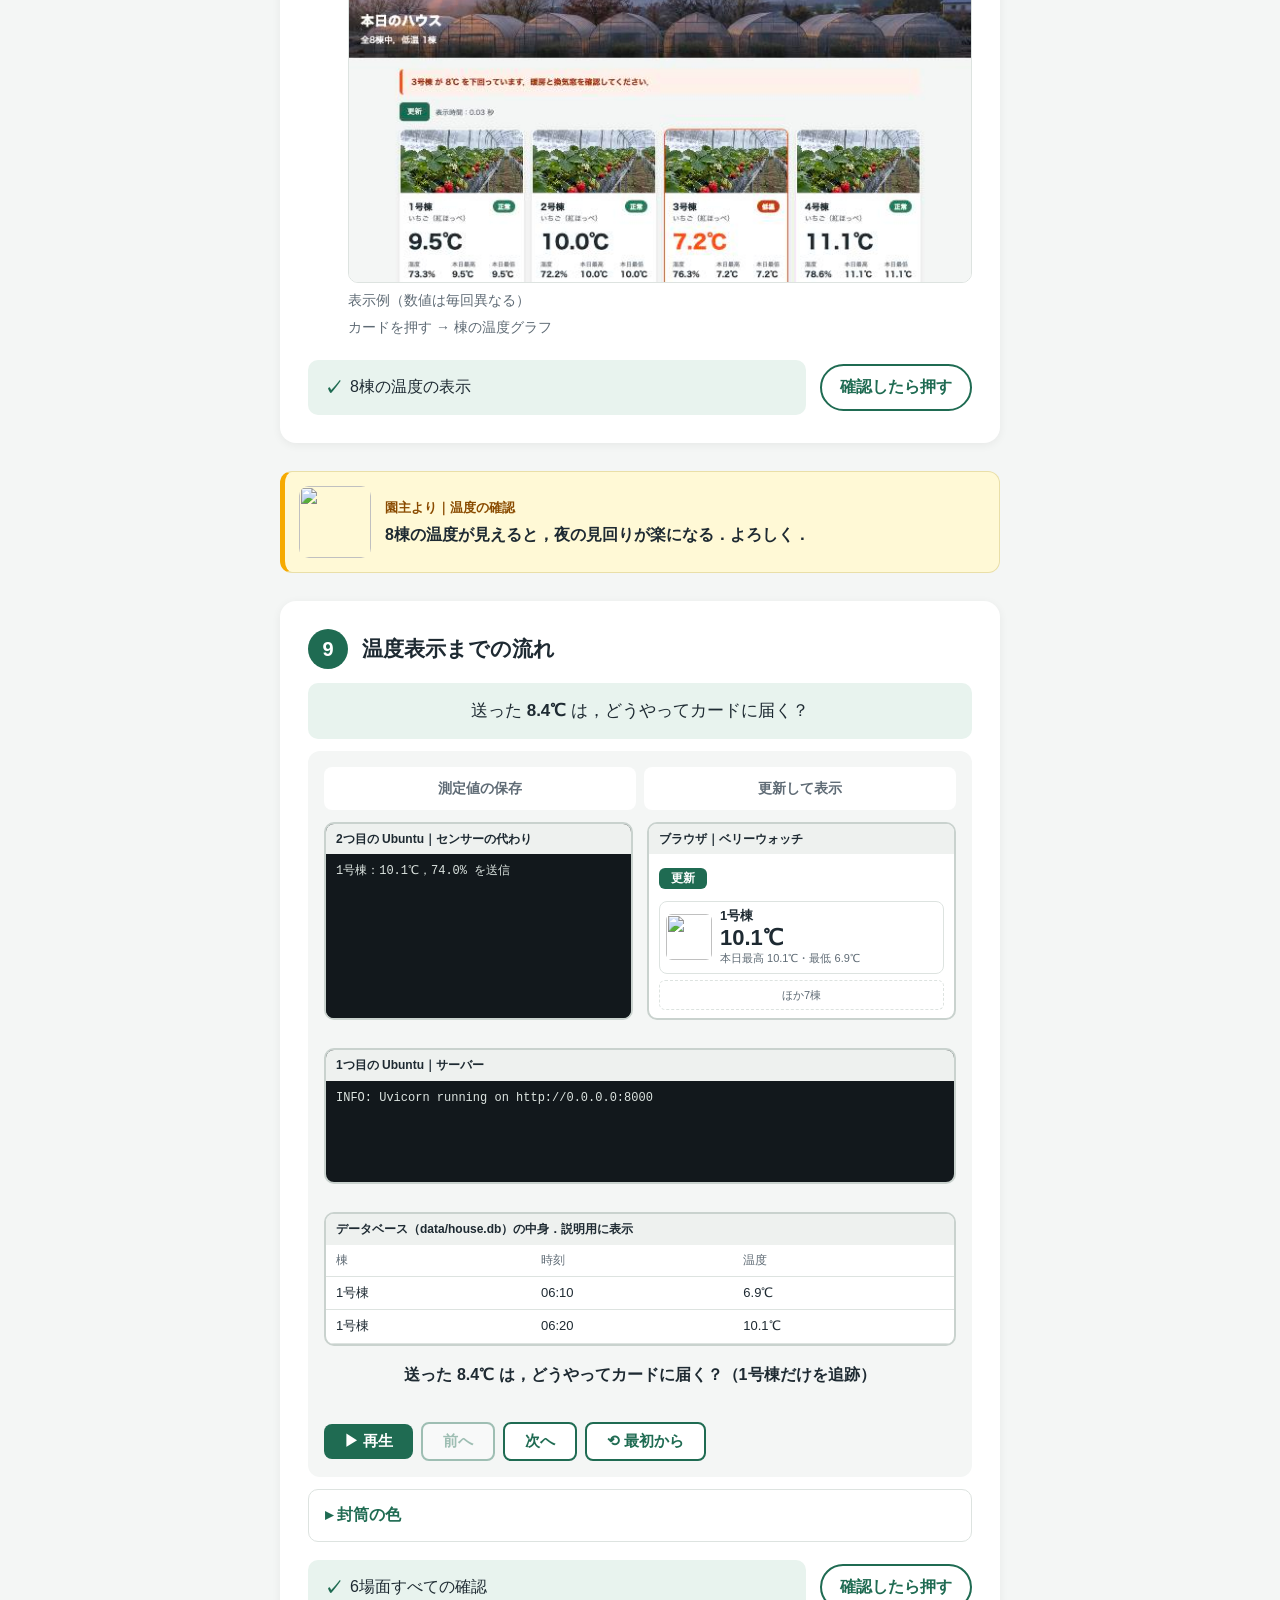
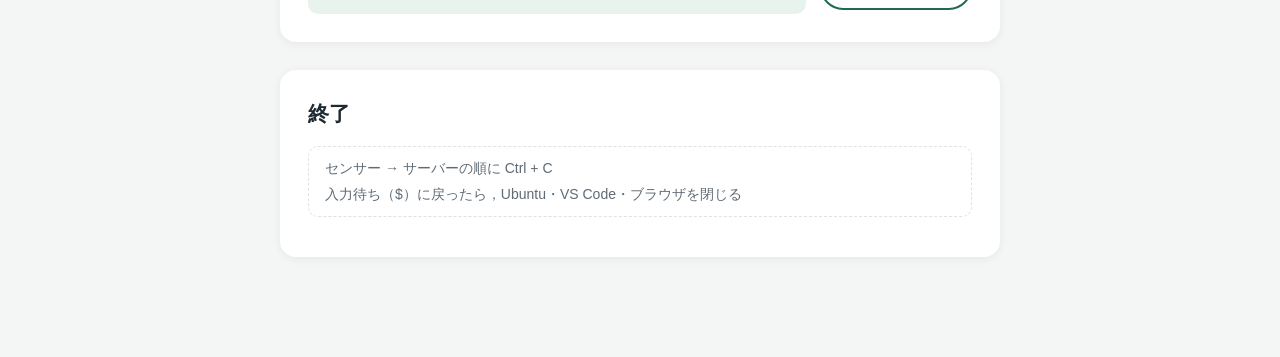
==== commit ae9448dd: "講座名をメンター勉強会にし，第2回の画面ごとの操作・手順の順番・拡張機能を直す - 開き方と貼り付けのキーを画面ごとに書く（PowerShell は Ctrl + V，Ubuntu は右クリック） -" ====
--- a/02/index.html
+++ b/02/index.html
@@ -3,12 +3,12 @@
 <head>
   <meta charset="utf-8">
   <meta name="viewport" content="width=device-width, initial-scale=1">
-  <title>第2回 アプリの起動 | ベリーウォッチ講座</title>
+  <title>第2回 アプリの起動 | メンター勉強会</title>
   <link rel="stylesheet" href="../style.css">
 </head>
 <body data-lesson="02">
   <header class="topbar">
-    <a class="brand" href="../">ベリーウォッチ講座</a>
+    <a class="brand" href="../">メンター勉強会</a>
   </header>
 
   <section class="hero">
@@ -67,42 +67,56 @@
     <section class="card">
       <h2>今日使う画面</h2>
       <div class="screens">
-        <div>
+        <div class="screen">
           <div class="window ps">
             <div class="window-bar">Windows PowerShell</div>
             <div class="window-body">PS C:\Users\名前&gt;</div>
           </div>
-          <div class="window-label"><span data-tip="コマンドを入力する画面" data-tip-head="用語｜PowerShell">PowerShell</span></div>
-        </div>
-        <div>
+          <div class="window-label"><span data-tip="コマンドを入力する画面" data-tip-head="用語｜PowerShell">PowerShell</span><small>①・②・④ で使用</small></div>
+          <dl class="how">
+            <dt>開く</dt><dd>Windows キー →「powershell」<br>→ Enter</dd>
+            <dt>貼り付け</dt><dd>Ctrl + V</dd>
+          </dl>
+        </div>
+        <div class="screen">
           <div class="window ps">
             <div class="window-bar"><span class="mark-admin">管理者</span>: Windows PowerShell</div>
             <div class="window-body">PS C:\WINDOWS\system32&gt;</div>
           </div>
-          <div class="window-label">PowerShell（管理者）<small>上部に「管理者」の表示</small></div>
-        </div>
-        <div>
+          <div class="window-label">PowerShell（管理者）<small>③ だけで使用．上部に「管理者」</small></div>
+          <dl class="how">
+            <dt>開く</dt><dd>Windows キー →「powershell」<br>→ 検索結果を右クリック<br>→「管理者として実行」→「はい」<br><small class="note">パスワードを聞かれたらメンターと確認</small></dd>
+            <dt>貼り付け</dt><dd>Ctrl + V</dd>
+          </dl>
+        </div>
+        <div class="screen">
           <div class="window ub">
             <div class="window-bar">名前@PC名: ~</div>
             <div class="window-body"><span class="user">名前@PC名</span>:<span class="path">~</span>$</div>
           </div>
-          <div class="window-label"><span data-tip="Windows の中で動く，別の OS" data-tip-head="用語｜Ubuntu">Ubuntu</span><small>最後に「$」の表示</small></div>
-        </div>
-        <div>
+          <div class="window-label"><span data-tip="Windows の中で動く，別の OS" data-tip-head="用語｜Ubuntu">Ubuntu</span><small>③ の初期設定・⑤ 以降で使用．最後に「$」</small></div>
+          <dl class="how">
+            <dt>開く</dt><dd>Windows キー →「ubuntu」<br>→ Enter</dd>
+            <dt>貼り付け</dt><dd><span data-tip="黒い部分のどこでもよい／Ctrl + V は効かないことがある" data-tip-head="貼り付け｜Ubuntu">画面の中で右クリック</span></dd>
+          </dl>
+        </div>
+        <div class="screen">
           <div class="window">
             <div class="window-bar">Visual Studio Code</div>
             <div class="window-body" style="background:#1F1F1F;">▸ berry-watch</div>
           </div>
-          <div class="window-label"><span data-tip="コードを編集するアプリ" data-tip-head="用語｜VS Code">VS Code</span>・ブラウザ</div>
-        </div>
-      </div>
-      <div class="rules">
-        <div class="rule"><b>起動</b><span>Windows キー → 名前を入力 → Enter</span></div>
-        <div class="rule"><b>管理者</b><span>検索結果の「Windows PowerShell」を右クリック<br>→「管理者として実行」→「はい」</span></div>
-        <div class="rule"><b>貼り付け</b><span>右クリック</span></div>
-        <div class="rule"><b>終了</b><span>「終了可」の表示まで開いたまま</span></div>
-      </div>
-      <p class="hint">点線の語・コマンド横の「?」→ 補足を表示</p>
+          <div class="window-label"><span data-tip="コードを編集するアプリ" data-tip-head="用語｜VS Code">VS Code</span>・ブラウザ<small>⑥ 以降で使用</small></div>
+          <dl class="how">
+            <dt>開く</dt><dd>VS Code は ⑥ で自動<br>ブラウザは普段のもの</dd>
+            <dt>貼り付け</dt><dd>Ctrl + V（VS Code の中のターミナルも）</dd>
+          </dl>
+        </div>
+      </div>
+      <div class="rule-box">
+        <p><b>コマンド</b>「コピー」→ 画面に貼り付け → Enter<br><small>長いコマンドは横に続く．コピーで全文</small></p>
+        <p><b>画面</b>「終了可」の表示まで開いたまま</p>
+        <p><b>補足</b>点線の語・コマンド横の「?」</p>
+      </div>
     </section>
 
     <!-- ===== ① ===== -->
@@ -112,7 +126,7 @@
         <h2>PC の確認</h2>
         <span class="where ps">PowerShell</span>
       </div>
-      <div class="cmd"><code data-tip="確認のみ．インストールなし">[Net.ServicePointManager]::SecurityProtocol = 'Tls12'; irm https://kokiwakatsuki.github.io/berry-watch-course/win/pc.txt | iex</code><button class="copy">コピー</button></div>
+      <div class="cmd"><code data-tip="確認のみ．インストールなし">[Net.ServicePointManager]::SecurityProtocol = 'Tls12'; irm https://kokiwakatsuki.github.io/mentor-study/win/pc.txt | iex</code><button class="copy">コピー</button></div>
       <details>
         <summary>表示例</summary>
         <div class="detail-body">
@@ -136,18 +150,19 @@
         <h2>道具の確認</h2>
         <span class="where ps">PowerShell</span>
       </div>
-      <div class="cmd"><code data-tip="確認のみ．インストールなし">[Net.ServicePointManager]::SecurityProtocol = 'Tls12'; irm https://kokiwakatsuki.github.io/berry-watch-course/win/tools.txt | iex</code><button class="copy">コピー</button></div>
+      <div class="cmd"><code data-tip="確認のみ．インストールなし">[Net.ServicePointManager]::SecurityProtocol = 'Tls12'; irm https://kokiwakatsuki.github.io/mentor-study/win/tools.txt | iex</code><button class="copy">コピー</button></div>
       <details>
         <summary>表示例</summary>
         <div class="detail-body">
 <pre class="out">    道具        次の作業      詳細
 ○  winget      不要
 ×  WSL         ③
+×  Ubuntu      ③
 ×  VS Code     ④</pre>
         </div>
       </details>
       <div class="check-row">
-        <p class="done">「次の作業」の番号を把握（③・④ → その手順で準備）</p>
+        <p class="done">「次の作業」の列を把握</p>
         <label class="check"><input type="checkbox" data-step="2"><span class="check-off">確認したら押す</span><span class="check-on">✓ 確認済</span></label>
       </div>
     </section>
@@ -159,26 +174,29 @@
         <h2>Ubuntu の準備</h2>
         <span class="where admin">PowerShell（管理者）</span>
       </div>
+      <p class="hint"><span data-tip="Windows で Ubuntu を動かす仕組み" data-tip-head="用語｜WSL">WSL</span> は土台，Ubuntu はその上で動く OS<br>土台を最新にしてから，Ubuntu を入れる</p>
       <ol class="actions">
         <li>
-          <p><span data-tip="Windows で Ubuntu を動かす仕組み" data-tip-head="用語｜WSL">WSL</span> の更新<span class="when">全員</span></p>
-          <div class="cmd"><code data-tip="WSL を最新版に更新">wsl --update</code><button class="copy">コピー</button></div>
-        </li>
-        <li>
-          <p>Ubuntu のインストール<span class="when">② で WSL が ×</span></p>
+          <p>WSL の更新<span class="when">全員</span></p>
+          <div class="cmd"><code data-tip="WSL を最新版に更新／古い版は，docker の自動起動に必要な仕組み（systemd）に未対応">wsl --update</code><button class="copy">コピー</button></div>
+        </li>
+        <li>
+          <p>Ubuntu のインストール<span class="when">Ubuntu がない人</span></p>
           <div class="cmd"><code data-tip="Ubuntu をインストール">wsl --install -d Ubuntu</code><button class="copy">コピー</button></div>
           <span class="wait"><svg viewBox="0 0 16 16" fill="none" stroke="currentColor" stroke-width="2"><circle cx="8" cy="8" r="6.5"/><path d="M8 4.5V8l2.5 1.5"/></svg>待機 数分</span>
-          <p class="hint">再起動の指示 → 再起動</p>
-        </li>
-        <li>
-          <p>初期設定</p>
+          <p class="hint">「再起動が必要」の表示 → Windows を再起動</p>
+        </li>
+        <li>
+          <p>初期設定<span class="when">初回のみ</span></p>
+          <p class="hint">再起動後，Ubuntu の画面が自動で開く</p>
           <details open>
             <summary>表示と入力</summary>
             <div class="detail-body">
               <ol>
-                <li>英語の案内文で停止 → Enter</li>
-                <li><code>Enter new UNIX username:</code> → 英小文字の名前</li>
-                <li><code>New password:</code> → パスワード（<b>入力は非表示</b>．2回）</li>
+                <li>英語の案内文で止まったら → Enter</li>
+                <li><code>Enter new UNIX username:</code><br>または <code>Create a default Unix user account:</code><br>→ 英小文字の名前</li>
+                <li><code>New password:</code><br>→ パスワード（<b>入力は非表示</b>）</li>
+                <li><code>Retype new password:</code><br>→ 同じパスワード</li>
                 <li><code>名前@PC名:~$</code> → 完了</li>
               </ol>
             </div>
@@ -187,8 +205,15 @@
       </ol>
       <p class="caution">ここで決めたパスワードは Ubuntu 用<br>Windows のパスワードとは別．このあとも使用</p>
       <p class="closable">管理者の PowerShell は，ここで終了可</p>
-      <div class="check-row">
-        <p class="done"><code>名前@PC名:~$</code> の表示</p>
+      <details>
+        <summary>うまくいかないとき</summary>
+        <div class="detail-body">
+          <p><b>再起動後，Ubuntu の画面が出ない</b><br>→ Windows キー →「ubuntu」→ Enter</p>
+          <p><b>「ubuntu」が検索に出ない</b><br>→ 管理者の PowerShell で 2 をもう一度</p>
+        </div>
+      </details>
+      <div class="check-row">
+        <p class="done">Ubuntu を開くと <code>名前@PC名:~$</code></p>
         <label class="check"><input type="checkbox" data-step="3"><span class="check-off">確認したら押す</span><span class="check-on">✓ 確認済</span></label>
       </div>
     </section>
@@ -202,15 +227,22 @@
       </div>
       <ol class="actions">
         <li>
-          <p>VS Code のインストール<span class="when">② で VS Code が ×</span></p>
+          <p>VS Code のインストール<span class="when">VS Code がない人</span></p>
           <div class="cmd"><code data-tip="VS Code をインストール">winget install -e --id Microsoft.VisualStudioCode</code><button class="copy">コピー</button></div>
-        </li>
-        <li>
-          <p><span data-tip="VS Code を認識させるため" data-tip-head="理由｜再起動">PowerShell の再起動</span></p>
+          <p class="hint">「agree」と聞かれたら → Y → Enter</p>
+        </li>
+        <li>
+          <p><span data-tip="code コマンドを使えるようにするため" data-tip-head="理由｜再起動">PowerShell の再起動</span><span class="when">1 を実行した人</span></p>
+          <p class="hint">右上の × で閉じる → 開き直す</p>
         </li>
         <li>
           <p>拡張機能の追加<span class="when">全員</span></p>
-          <div class="cmd"><code data-tip="Ubuntu 接続・日本語化">code --install-extension ms-vscode-remote.remote-wsl --install-extension ms-ceintl.vscode-language-pack-ja</code><button class="copy">コピー</button></div>
+          <div class="cmd"><code data-tip="下の2つを追加">code --install-extension ms-vscode-remote.remote-wsl --install-extension ms-ceintl.vscode-language-pack-ja</code><button class="copy">コピー</button></div>
+          <div class="exts">
+            <div class="ext"><b>WSL</b><span>VS Code から Ubuntu の中を開く</span></div>
+            <div class="ext"><b>Japanese Language Pack</b><span>表示を日本語に</span></div>
+          </div>
+          <p class="hint">画面の変化はまだなし<br>⑥ で VS Code を開くと反映</p>
         </li>
       </ol>
       <p class="closable">PowerShell は，ここで終了可<br>このあとは使わない</p>
@@ -221,7 +253,7 @@
         </div>
       </details>
       <div class="check-row">
-        <p class="done">最後の2行に <code>successfully installed</code>（または <code>already installed</code>）</p>
+        <p class="done">WSL・日本語の両方に<br><code>successfully installed</code>（または <code>already installed</code>）</p>
         <label class="check"><input type="checkbox" data-step="4"><span class="check-off">確認したら押す</span><span class="check-on">✓ 確認済</span></label>
       </div>
     </section>
@@ -233,25 +265,25 @@
         <h2><span data-tip="変更履歴を記録する道具" data-tip-head="用語｜git">git</span>・<span data-tip="アプリを箱（コンテナ）ごと起動する道具" data-tip-head="用語｜docker">docker</span> の準備</h2>
         <span class="where ub">Ubuntu</span>
       </div>
-      <p class="caution">パスワードを聞かれたら，③ で決めた Ubuntu 用を入力<br>入力しても画面には表示されない</p>
+      <p class="caution">パスワードを聞かれたら，Ubuntu 用を入力（Windows 用とは別）<br>入力しても画面には表示されない</p>
       <ol class="actions">
         <li>
           <p><span data-tip="変更の履歴を記録する道具／チームでコードを共有するときにも使う" data-tip-head="用語｜git">git</span> のインストール</p>
           <div class="cmd"><code data-tip="git をインストール">sudo apt update && sudo apt install -y git</code><button class="copy">コピー</button></div>
         </li>
         <li>
-          <p><span data-tip="アプリを，必要な道具ごと箱（コンテナ）に入れて起動する道具／どの PC でも同じように動く" data-tip-head="用語｜docker">docker</span> のインストール</p>
+          <p><span data-tip="アプリを，必要な道具ごと箱（コンテナ）に入れて起動する道具／PC ごとの違いが出にくい" data-tip-head="用語｜docker">docker</span> のインストール</p>
           <div class="cmd"><code data-tip="docker をインストール">curl -fsSL https://get.docker.com | sudo sh && sudo usermod -aG docker $USER</code><button class="copy">コピー</button></div>
           <span class="wait"><svg viewBox="0 0 16 16" fill="none" stroke="currentColor" stroke-width="2"><circle cx="8" cy="8" r="6.5"/><path d="M8 4.5V8l2.5 1.5"/></svg>待機 数分（英文で20秒停止 → そのまま）</span>
         </li>
         <li>
           <p>Ubuntu の再起動（1回のみ）</p>
           <div class="cmd"><code data-tip="Ubuntu を停止">wsl.exe --shutdown</code><button class="copy">コピー</button></div>
-          <p class="hint">停止後，Ubuntu を起動し直す</p>
+          <p class="hint">停止後，この画面を閉じる<br>→ Windows キー →「ubuntu」→ Enter</p>
         </li>
         <li>
           <p>確認</p>
-          <div class="cmd"><code data-tip="インストール結果を確認">curl -fsSL https://kokiwakatsuki.github.io/berry-watch-course/ubuntu/tools.sh | bash</code><button class="copy">コピー</button></div>
+          <div class="cmd"><code data-tip="インストール結果を確認">curl -fsSL https://kokiwakatsuki.github.io/mentor-study/ubuntu/tools.sh | bash</code><button class="copy">コピー</button></div>
         </li>
       </ol>
       <details>
@@ -262,16 +294,17 @@
 ○  systemd     不要
 ○  git         不要          git version 2.43.0
 ○  python3     不要          Python 3.12.3
-○  docker      不要          Docker version 29.x.x</pre>
+○  docker      不要          Docker version 29.x.x
+○  compose     不要          Docker Compose version v2.x.x</pre>
         </div>
       </details>
       <details>
         <summary>うまくいかないとき</summary>
         <div class="detail-body">
-          <p><b>systemd が ※</b> → ③ の1（WSL の更新）→ ここの3</p>
-          <p><b>systemd が ×</b> → 次を実行 → ここの3</p>
+          <p><b>systemd が ※</b><br>→ ③ の1（WSL の更新）→ ここの3 → ここの4</p>
+          <p><b>systemd が ×</b><br>→ 次を実行 → ここの3 → ここの4</p>
           <div class="cmd"><code data-tip="docker の自動起動を設定">printf '[boot]\nsystemd=true\n' | sudo tee -a /etc/wsl.conf</code><button class="copy">コピー</button></div>
-          <p><b>docker が △</b> → ここの3</p>
+          <p><b>docker が △</b><br>→ ここの3 → ここの4</p>
         </div>
       </details>
       <div class="check-row">
@@ -286,27 +319,59 @@
         <span class="step-num">6</span>
         <h2>アプリの取得</h2>
         <span class="where ub">Ubuntu</span>
-      </div>
-      <div class="cmd"><code data-tip="アプリを複製し，VS Code で開く">git clone https://github.com/KokiWakatsuki/berry-watch.git && cd berry-watch && code .</code><button class="copy">コピー</button></div>
-      <details open>
-        <summary>VS Code の起動後</summary>
-        <div class="detail-body">
-          <ol>
-            <li>英語表示 → 右下「Change Language and Restart」</li>
-            <li>「作成者を信頼しますか？」→「はい」</li>
-            <li>「おすすめ拡張機能」→「インストール」</li>
-          </ol>
-        </div>
-      </details>
+        <span class="where vs">VS Code</span>
+      </div>
+      <ol class="actions">
+        <li>
+          <p>アプリを取得し，VS Code で開く</p>
+          <div class="cmd"><code data-tip="アプリを複製し，VS Code で開く">git clone https://github.com/KokiWakatsuki/berry-watch.git && cd berry-watch && code .</code><button class="copy">コピー</button></div>
+        </li>
+        <li>
+          <p>VS Code の初期表示</p>
+          <details open>
+            <summary>表示と操作</summary>
+            <div class="detail-body">
+              <ol>
+                <li>英語表示 → 右下「Change Language and Restart」</li>
+                <li>「作成者を信頼しますか？」<br>→「はい、作成者を信頼します」</li>
+                <li>左下に「WSL: Ubuntu」の表示<br>（Ubuntu の中を開いている印）</li>
+                <li>アプリの説明書（README）が自動で表示<br>（出ない → 左の README.md をクリック）</li>
+                <li>「おすすめの拡張機能」の通知 → 無視でよい（次の 3 で追加）</li>
+              </ol>
+            </div>
+          </details>
+        </li>
+        <li>
+          <p>拡張機能の追加<span class="when">全員</span></p>
+          <p class="hint">VS Code 上部のメニュー「ターミナル」→「新しいターミナル」<br>→ 下に開いた画面に貼り付け（Ctrl + V）→ Enter</p>
+          <div class="cmd"><code data-tip="下の4つを Ubuntu 側に追加／Ubuntu の画面で実行すると，Windows 側に入る">code --install-extension ms-python.python --install-extension ms-azuretools.vscode-containers --install-extension mhutchie.git-graph --install-extension qwtel.sqlite-viewer</code><button class="copy">コピー</button></div>
+          <div class="exts">
+            <div class="ext"><b>Python</b><span>コードの色分け・説明の表示</span></div>
+            <div class="ext"><b>Container Tools</b><span>動いている docker の箱を一覧</span></div>
+            <div class="ext"><b>Git Graph</b><span>変更の履歴を図で表示</span></div>
+            <div class="ext"><b>SQLite Viewer</b><span>データベースの中身を表で表示</span></div>
+          </div>
+          <p class="hint">確認：左端の <span data-tip="四角が4つ並んだアイコン" data-tip-head="場所｜拡張機能">拡張機能</span><br>→「WSL: UBUNTU - インストール済み」に上の4つ（ほかも増えてよい）<br>→ 左端の一番上のアイコンで，ファイル一覧に戻る</p>
+        </li>
+      </ol>
       <div class="files">
         <div class="file"><code>README.md</code><span>説明書</span></div>
         <div class="file"><code>sensor.py</code><span>センサーの代わり</span></div>
-        <div class="file"><code data-tip="app（application）．アプリの中心の処理によく使う名前" data-tip-head="名前の由来｜app.py">app.py</code><span>サーバー</span></div>
-        <div class="file"><code data-tip="static（静的）．中身が変わらないファイルの置き場" data-tip-head="名前の由来｜static">static/</code><span>画面</span></div>
+        <div class="file"><code data-tip="application（アプリ）の略" data-tip-head="名前の由来｜app.py">app.py</code><span>サーバー</span></div>
+        <div class="file"><code data-tip="static（静的）／ブラウザにそのまま届けるファイル（HTML・CSS・画像）の置き場" data-tip-head="名前の由来｜static">static/</code><span>画面</span></div>
         <div class="file later"><code>その他</code><span>今日は不要</span></div>
       </div>
-      <div class="check-row">
-        <p class="done">VS Code に上のファイル一覧</p>
+      <details>
+        <summary>うまくいかないとき</summary>
+        <div class="detail-body">
+          <p><b>already exists</b>（取得済み）<br>→ 次を実行</p>
+          <div class="cmd"><code data-tip="取得済みのアプリを VS Code で開く">cd ~/berry-watch && code .</code><button class="copy">コピー</button></div>
+          <p><b>日本語の通知が出ない</b><br>→ Ctrl + Shift + P →「Configure Display Language」→「日本語」</p>
+          <p><b>左下に「WSL」が出ない</b> → メンターと確認</p>
+        </div>
+      </details>
+      <div class="check-row">
+        <p class="done">VS Code の左に上のファイル一覧<br>拡張機能の一覧に上の4つ</p>
         <label class="check"><input type="checkbox" data-step="6"><span class="check-off">確認したら押す</span><span class="check-on">✓ 確認済</span></label>
       </div>
     </section>
@@ -317,19 +382,19 @@
       <div class="parts">
         <figure class="part">
           <img src="../images/parts/sensor.jpg" alt="ハウスの中の温度センサー">
-          <figcaption><b>センサー</b>温度を測る機械<span class="part-here">今日の代役：<code>sensor.py</code></span><span class="part-name">名前の由来<br>sensor（センサー）</span></figcaption>
+          <figcaption><b>センサー</b>温度を測る機械<span class="part-here">今日の代役<br><code>sensor.py</code></span><span class="part-name">名前の由来<br>sensor（センサー）</span></figcaption>
         </figure>
         <figure class="part">
           <img src="../images/parts/server.jpg" alt="要求に応答するサーバー">
-          <figcaption><b>サーバー</b>要求に応じてデータを用意<span class="part-here"><code>app.py</code>（1つ目の Ubuntu）</span><span class="part-name">名前の由来<br>app（application）．アプリの中心の処理によく使う名前</span></figcaption>
+          <figcaption><b>サーバー</b>要求に応じてデータを用意<span class="part-here"><code>app.py</code><br>1つ目の Ubuntu で動く</span><span class="part-name">名前の由来<br>application（アプリ）の略</span></figcaption>
         </figure>
         <figure class="part">
           <img src="../images/parts/database.jpg" alt="記録をしまうデータベース">
-          <figcaption><b>データベース</b>記録の保管庫<span class="part-here"><code>data/house.db</code></span><span class="part-name">名前の由来<br>db（database）</span></figcaption>
+          <figcaption><b>データベース</b>記録の保管庫<span class="part-here"><code>data/house.db</code><br>サーバーが読み書き</span><span class="part-name">名前の由来<br>database の略</span></figcaption>
         </figure>
         <figure class="part">
           <img src="../images/parts/screen.jpg" alt="スマホに表示された画面">
-          <figcaption><b>画面</b>園主が見る所<span class="part-here">ブラウザ（<code>static/</code>）</span><span class="part-name">名前の由来<br>static（静的）．中身が変わらないファイル（HTML・CSS・画像）の置き場</span></figcaption>
+          <figcaption><b>画面</b>園主が見る所<span class="part-here"><code>static/</code><br>ブラウザで表示</span><span class="part-name">名前の由来<br>static（静的）<br>そのまま届けるファイル</span></figcaption>
         </figure>
       </div>
       <div class="key"><p><b>画面</b>　見る所</p><p><b>サーバー</b>　データを用意する所</p></div>
@@ -343,9 +408,10 @@
         <h2>アプリの起動</h2>
         <span class="where ub">Ubuntu</span>
       </div>
+      <p class="hint">⑥ の1 で使った Ubuntu の画面に戻る</p>
       <div class="cmd"><code data-tip="アプリを起動">docker compose up --build</code><button class="copy">コピー</button></div>
       <span class="wait"><svg viewBox="0 0 16 16" fill="none" stroke="currentColor" stroke-width="2"><circle cx="8" cy="8" r="6.5"/><path d="M8 4.5V8l2.5 1.5"/></svg>初回 1〜2分</span>
-      <p class="hint" style="margin-top: 8px;"><code>Uvicorn running on http://0.0.0.0:8000</code> → 起動完了</p>
+      <p class="hint" style="margin-top: 8px;"><code>Application startup complete.</code> → 起動完了</p>
       <p class="closable">この画面はサーバー<br>閉じない</p>
       <p>ブラウザで <a href="http://localhost:8000" target="_blank">http://localhost:8000</a></p>
       <img class="shot" src="../images/02/app_empty.jpg" alt="起動直後の画面．全棟が記録なし">
@@ -365,7 +431,7 @@
 
     <aside class="memo">
       <img src="https://raw.githubusercontent.com/KokiWakatsuki/berry-watch/main/static/images/farm.jpg" alt="">
-      <div><b>先輩メモ｜起動確認</b><p>起動できたら，準備の半分は完了．</p></div>
+      <div><b>先輩メモ｜起動確認</b><p>起動できたら，次は温度を送る番．</p></div>
     </aside>
 
     <!-- ===== ⑧ ===== -->
@@ -378,17 +444,18 @@
       <ol class="actions">
         <li>
           <p>Ubuntu をもう1つ起動</p>
+          <p class="hint">Windows キー →「ubuntu」→ Enter</p>
         </li>
         <li>
           <p>実行</p>
-          <div class="cmd"><code data-tip="センサーの代わりを起動">cd berry-watch && python3 sensor.py</code><button class="copy">コピー</button></div>
+          <div class="cmd"><code data-tip="センサーの代わりを起動">cd ~/berry-watch && python3 sensor.py</code><button class="copy">コピー</button></div>
 <pre class="out">1号棟：10.2℃，75.3% を送信
 ……（8号棟まで．1分ごと）</pre>
         </li>
         <li>
-          <p>ブラウザで「更新」</p>
+          <p>ブラウザに戻り，アプリの「更新」ボタン</p>
           <img class="shot" src="../images/02/app_data.jpg" alt="温度が表示された画面．3号棟が低温">
-          <p class="caption">表示例（数値は毎回異なる）．カードを押すと，棟の温度グラフ</p>
+          <p class="caption">表示例（数値は毎回異なる）<br>カードを押す → 棟の温度グラフ</p>
         </li>
       </ol>
       <div class="check-row">
@@ -474,7 +541,8 @@
       <details>
         <summary>封筒の色</summary>
         <div class="detail-body">
-          <p><span class="env-sample blue">青</span> 測定値・返事（中に数値）　<span class="env-sample yellow">黄</span> 問い合わせ</p>
+          <p><span class="env-sample blue">青</span> 数値が入った封筒（測定値・返事）</p>
+          <p><span class="env-sample yellow">黄</span> 問い合わせ</p>
         </div>
       </details>
 
@@ -499,7 +567,7 @@
 
     <section class="card">
       <h2>終了</h2>
-      <p class="closable">2つの Ubuntu で Ctrl + C → 画面を閉じる</p>
+      <p class="closable">センサー → サーバーの順に Ctrl + C<br>入力待ち（$）に戻ったら，Ubuntu・VS Code・ブラウザを閉じる</p>
     </section>
 
   </main>
--- a/style.css
+++ b/style.css
@@ -1,4 +1,4 @@
-/* ベリーウォッチ講座のスタイル
+/* メンター勉強会の講義資料のスタイル
    画面の半分（幅 680〜960px）で読むことを想定．
    配色：カラーユニバーサルデザイン推奨配色（青 #005AFF・緑 #03AF7A・黄 #FFF100・橙 #F6AA00）と，アプリ共通の深緑． */
 
@@ -146,9 +146,10 @@
 .window-label small { display: block; color: var(--gray); font-weight: normal; font-size: 12px; }
 .mark-admin { padding: 0 4px; border-radius: 3px; background: var(--yellow); font-weight: bold; }
 
-.rules { display: grid; gap: 10px; }
-.rule { display: grid; grid-template-columns: 6em 1fr; gap: 12px; align-items: baseline; }
-.rule b { color: var(--green); }
+/* 画面ごとの開き方・貼り付け方 */
+.how { display: grid; grid-template-columns: 4.5em 1fr; gap: 2px 10px; margin: 8px 0 0; font-size: 14px; line-height: 1.6; }
+.how dt { color: var(--green); font-weight: bold; }
+.how dd { margin: 0; }
 
 
 /* ===== 手順 ===== */
@@ -185,6 +186,7 @@
 .where.ps { background: var(--blue); }
 .where.admin { background: var(--blue-dark); }
 .where.ub { background: var(--orange); }
+.where.vs { background: #1F1F1F; }
 
 
 /* ===== コマンド（？ボタン・コピーボタン） ===== */
@@ -279,7 +281,7 @@
 
 /* ===== アプリの4つの部品 ===== */
 
-.parts { display: grid; grid-template-columns: repeat(4, 1fr); gap: 12px; }
+.parts { display: grid; grid-template-columns: 1fr 1fr; gap: 12px; }   /* 説明が折り返さないよう，2×2 で並べる */
 .part { margin: 0; padding: 12px 10px 14px; border-radius: 12px; background: var(--background); text-align: center; }
 .part img { width: 100%; max-width: 120px; aspect-ratio: 1; object-fit: contain; }
 .part figcaption { font-size: 14px; line-height: 1.6; }
@@ -428,9 +430,8 @@
 @media (max-width: 720px) {
   .card { padding: 22px 18px; }
   .finish img { width: calc(100% + 36px); margin: -22px -18px 20px; }
-  .screens { grid-template-columns: 1fr; }
-  .parts { grid-template-columns: 1fr 1fr; }
-  .rule, .file { grid-template-columns: 1fr; gap: 0; }
+  .screens { grid-template-columns: 1fr; gap: 26px; }
+  .file { grid-template-columns: 1fr; gap: 0; }
   .progress-group span { display: none; }
   .dot { width: 22px; height: 22px; line-height: 18px; font-size: 11px; }
 }
@@ -441,3 +442,21 @@
 @media (prefers-reduced-motion: reduce) {
   *, .bubble, .tag { transition: none !important; animation: none !important; }
 }
+
+
+/* ===== 追加する拡張機能の一覧 ===== */
+
+.exts { margin: 8px 0; border: 1px solid var(--line); border-radius: 10px; overflow: hidden; }
+.ext { display: grid; grid-template-columns: 13em 1fr; gap: 12px; padding: 8px 16px; border-bottom: 1px solid var(--line); font-size: 14px; line-height: 1.6; }
+.ext:last-child { border-bottom: none; }
+@media (max-width: 720px) { .ext { grid-template-columns: 1fr; gap: 0; } }
+
+
+/* ===== 全画面に共通の約束 ===== */
+
+.rule-box { padding: 12px 18px; border-radius: 10px; background: var(--green-light); }
+.rule-box p { margin: 4px 0; }
+.rule-box b { display: inline-block; min-width: 5.5em; color: var(--green); }
+.rule-box small { display: block; padding-left: 5.5em; color: var(--gray); font-size: 13px; }
+.how .note { color: var(--gray); font-size: 12px; }
+@media (max-width: 720px) { .rule-box small { padding-left: 0; } }
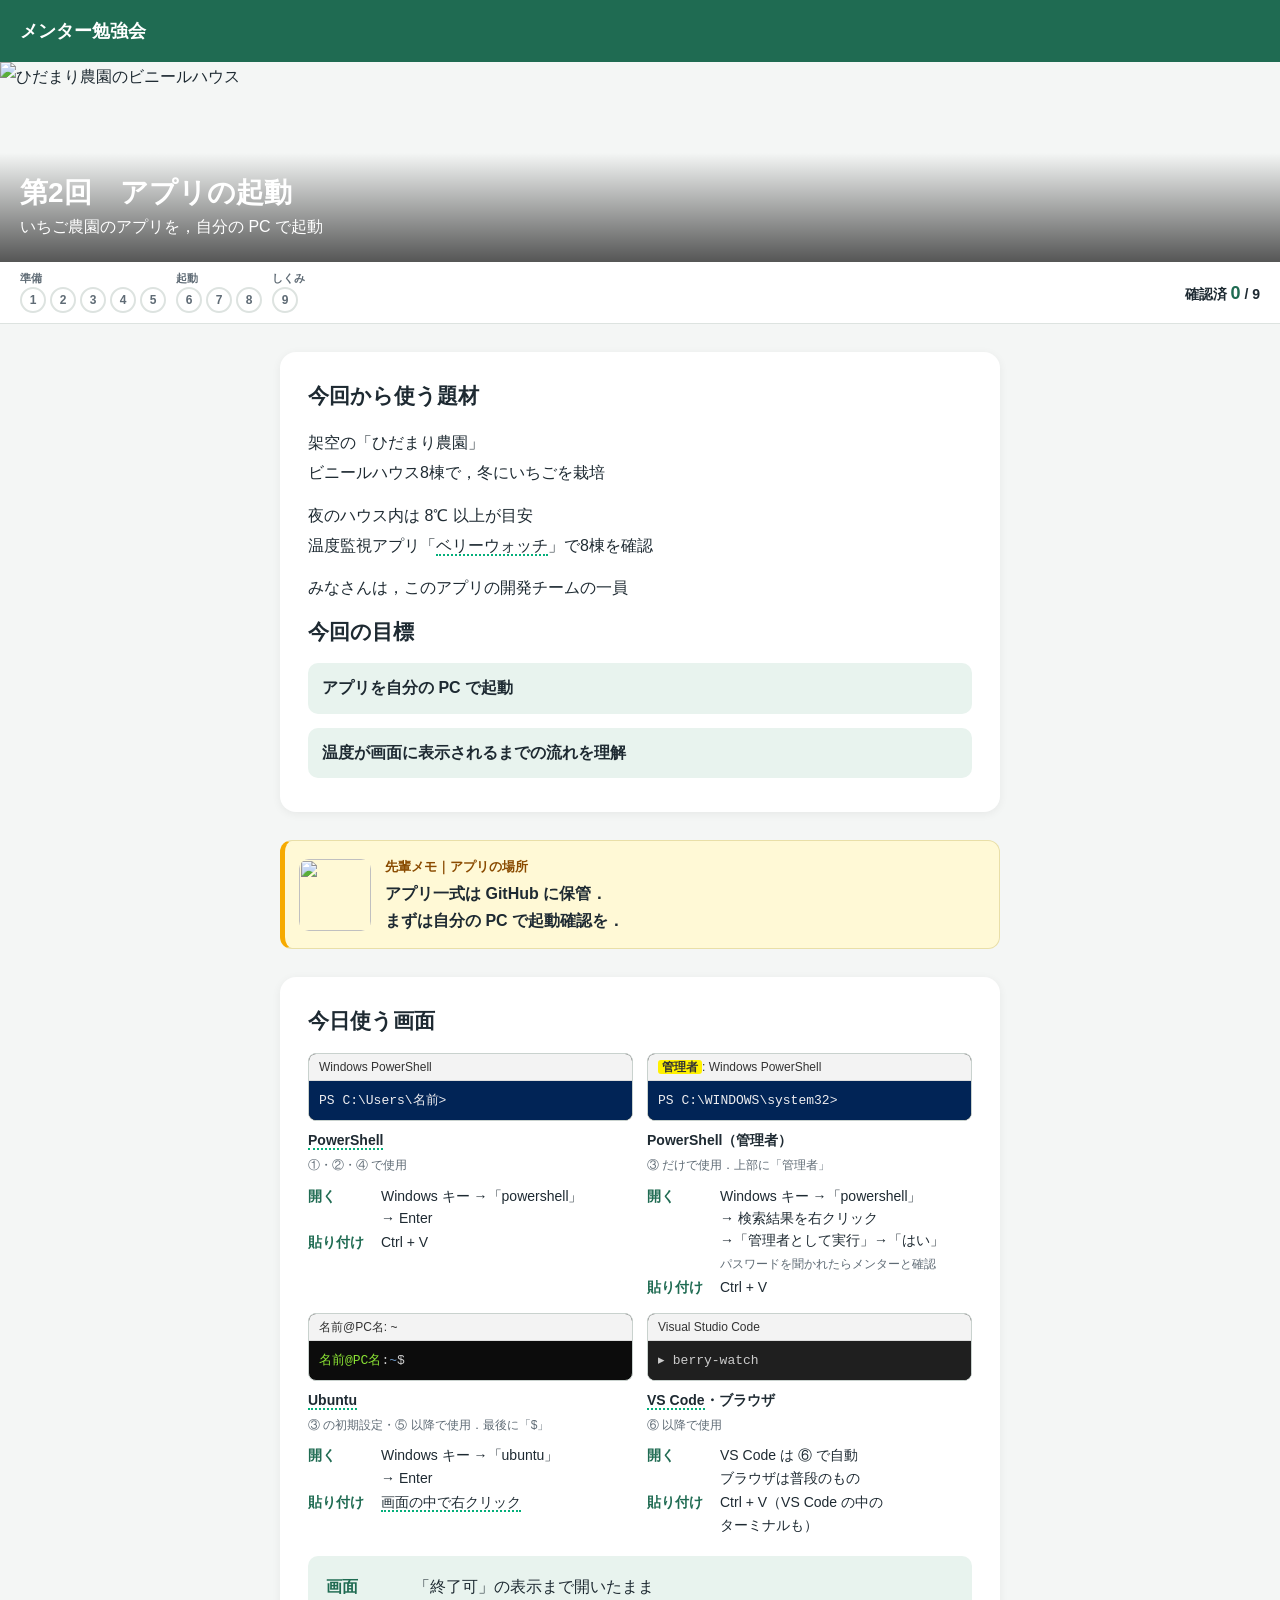
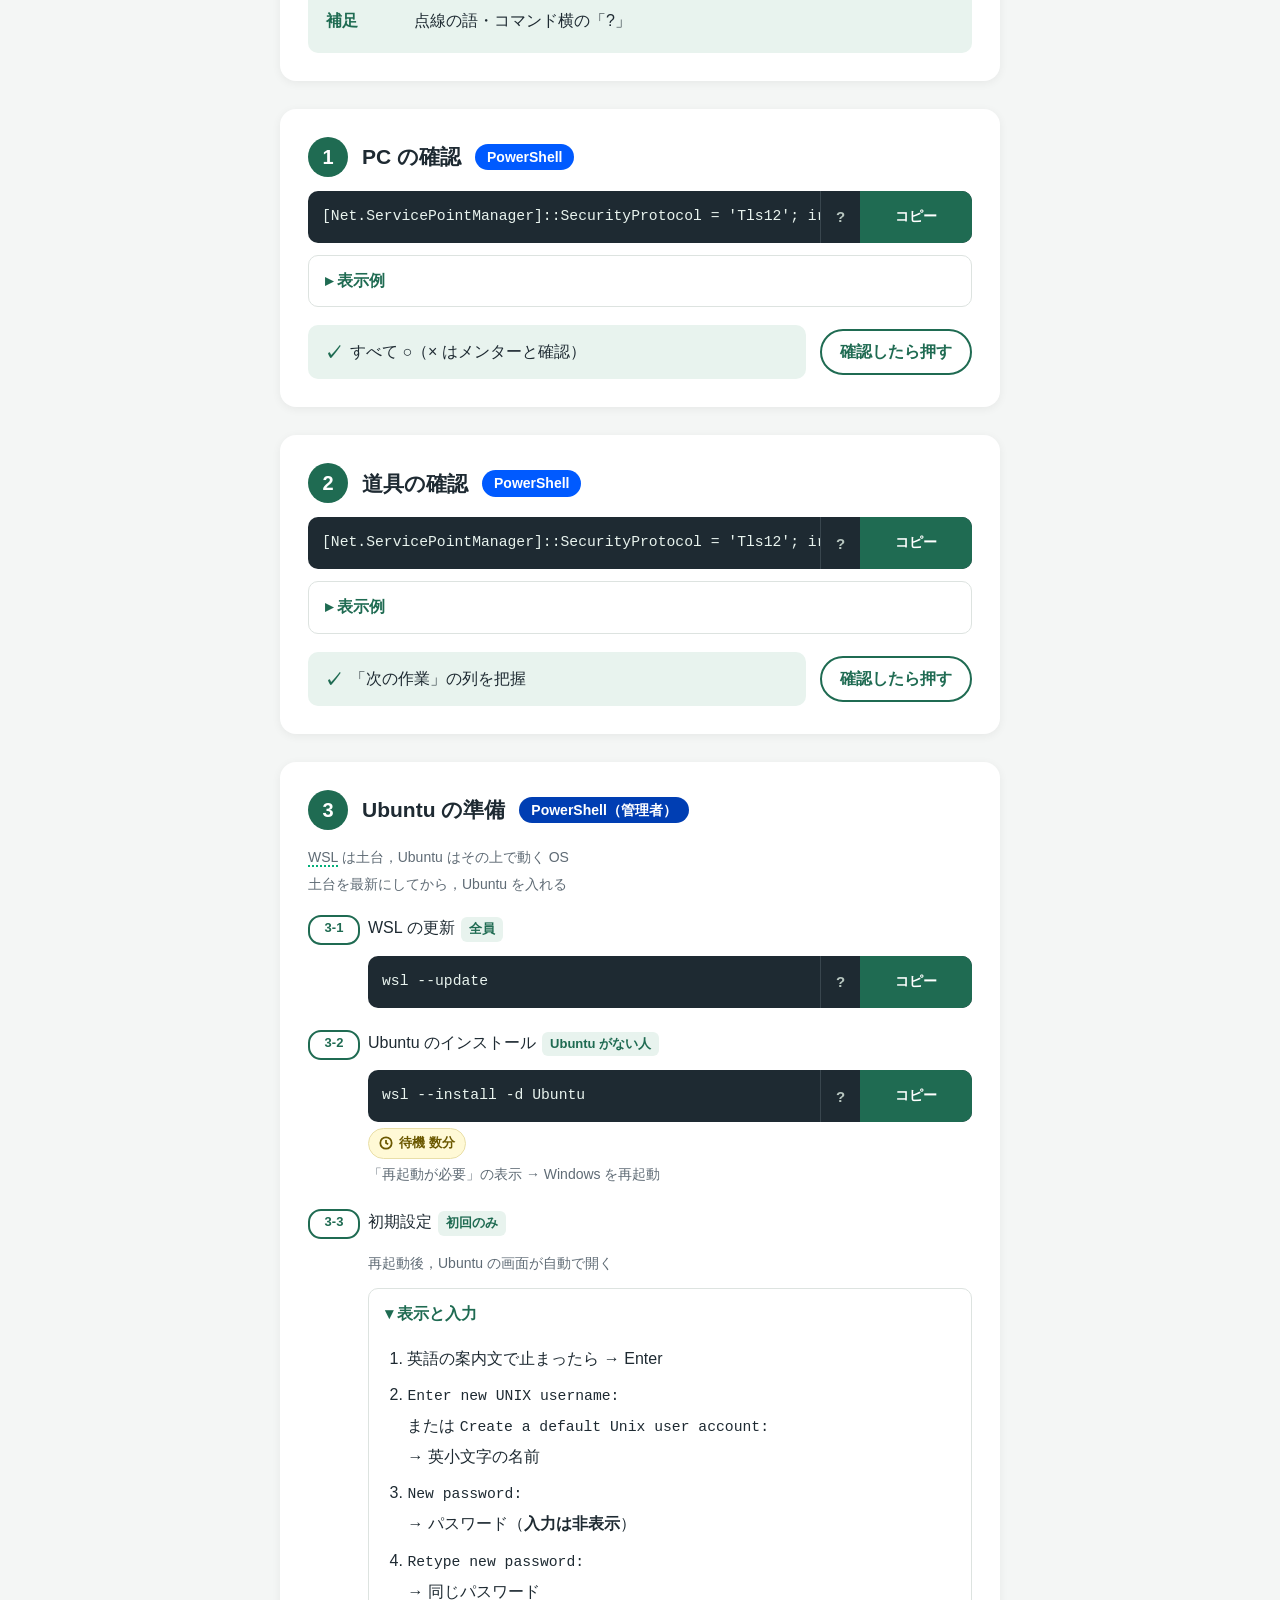
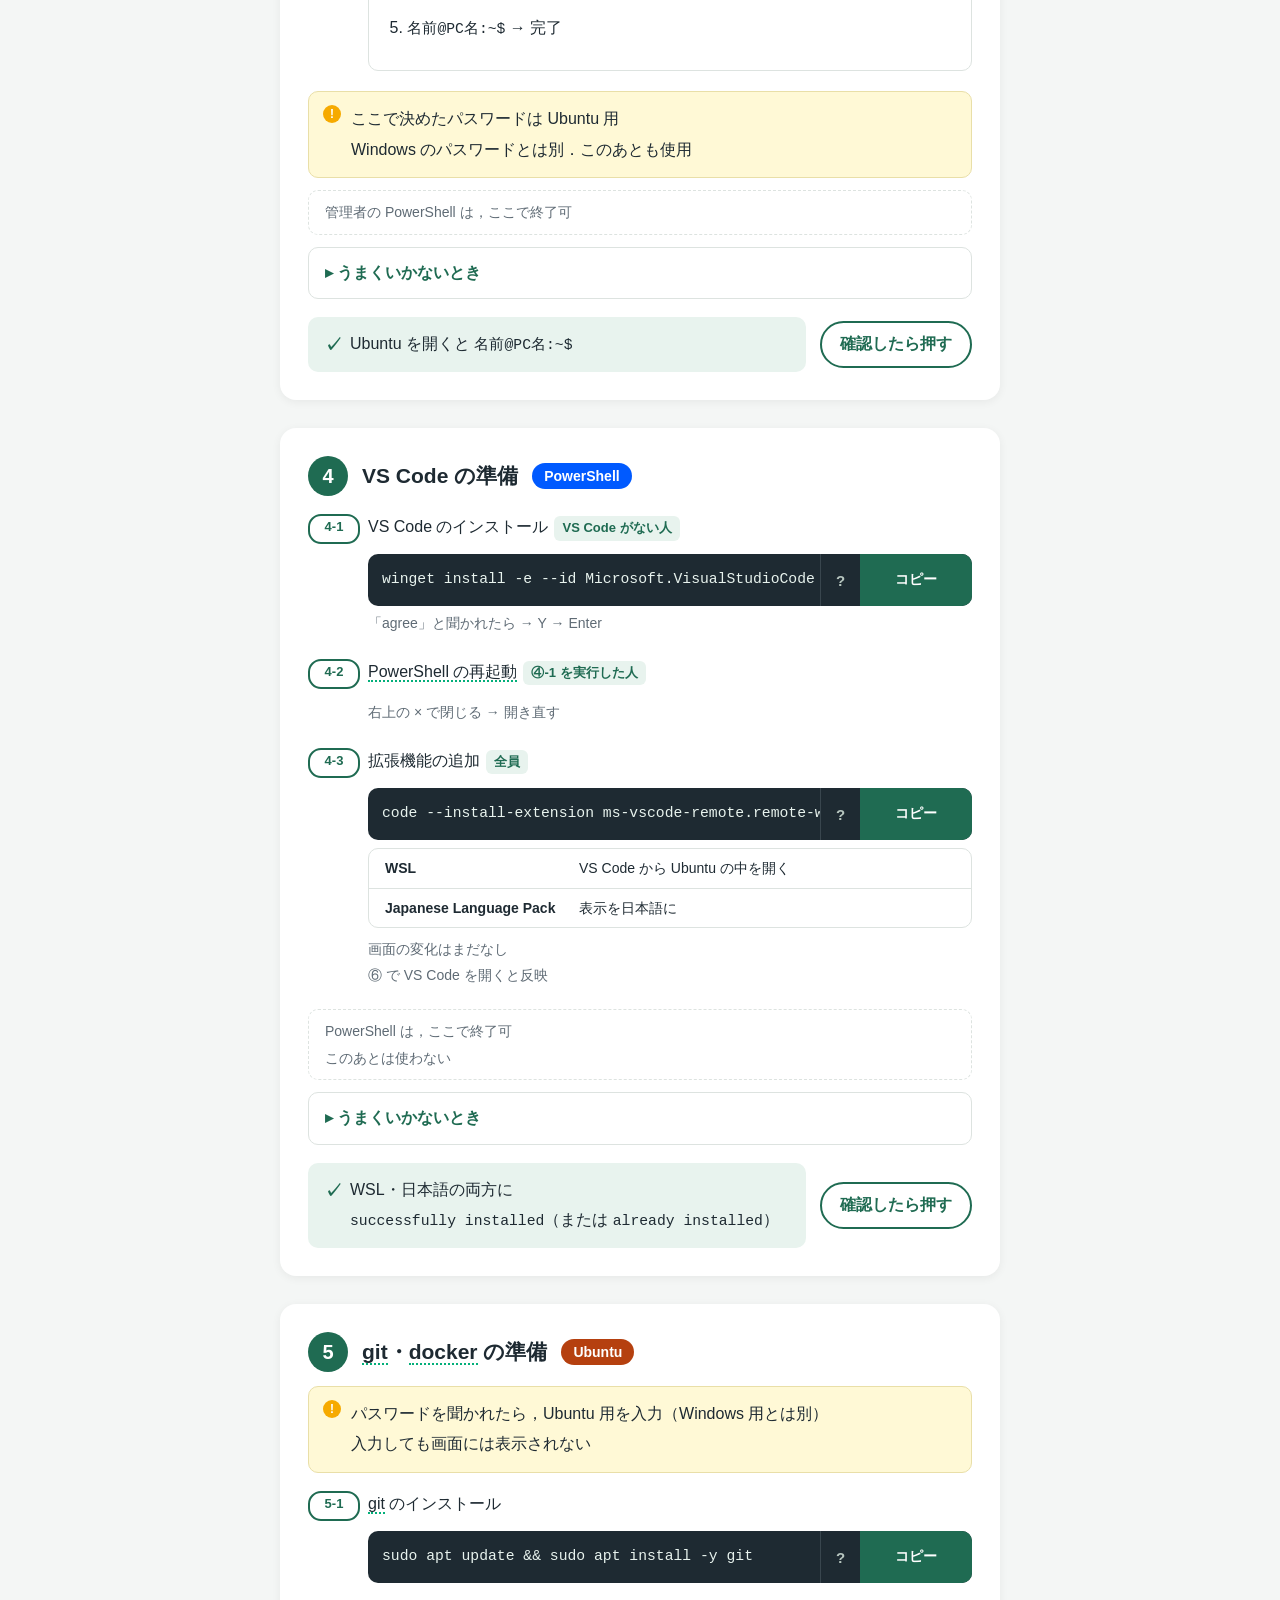
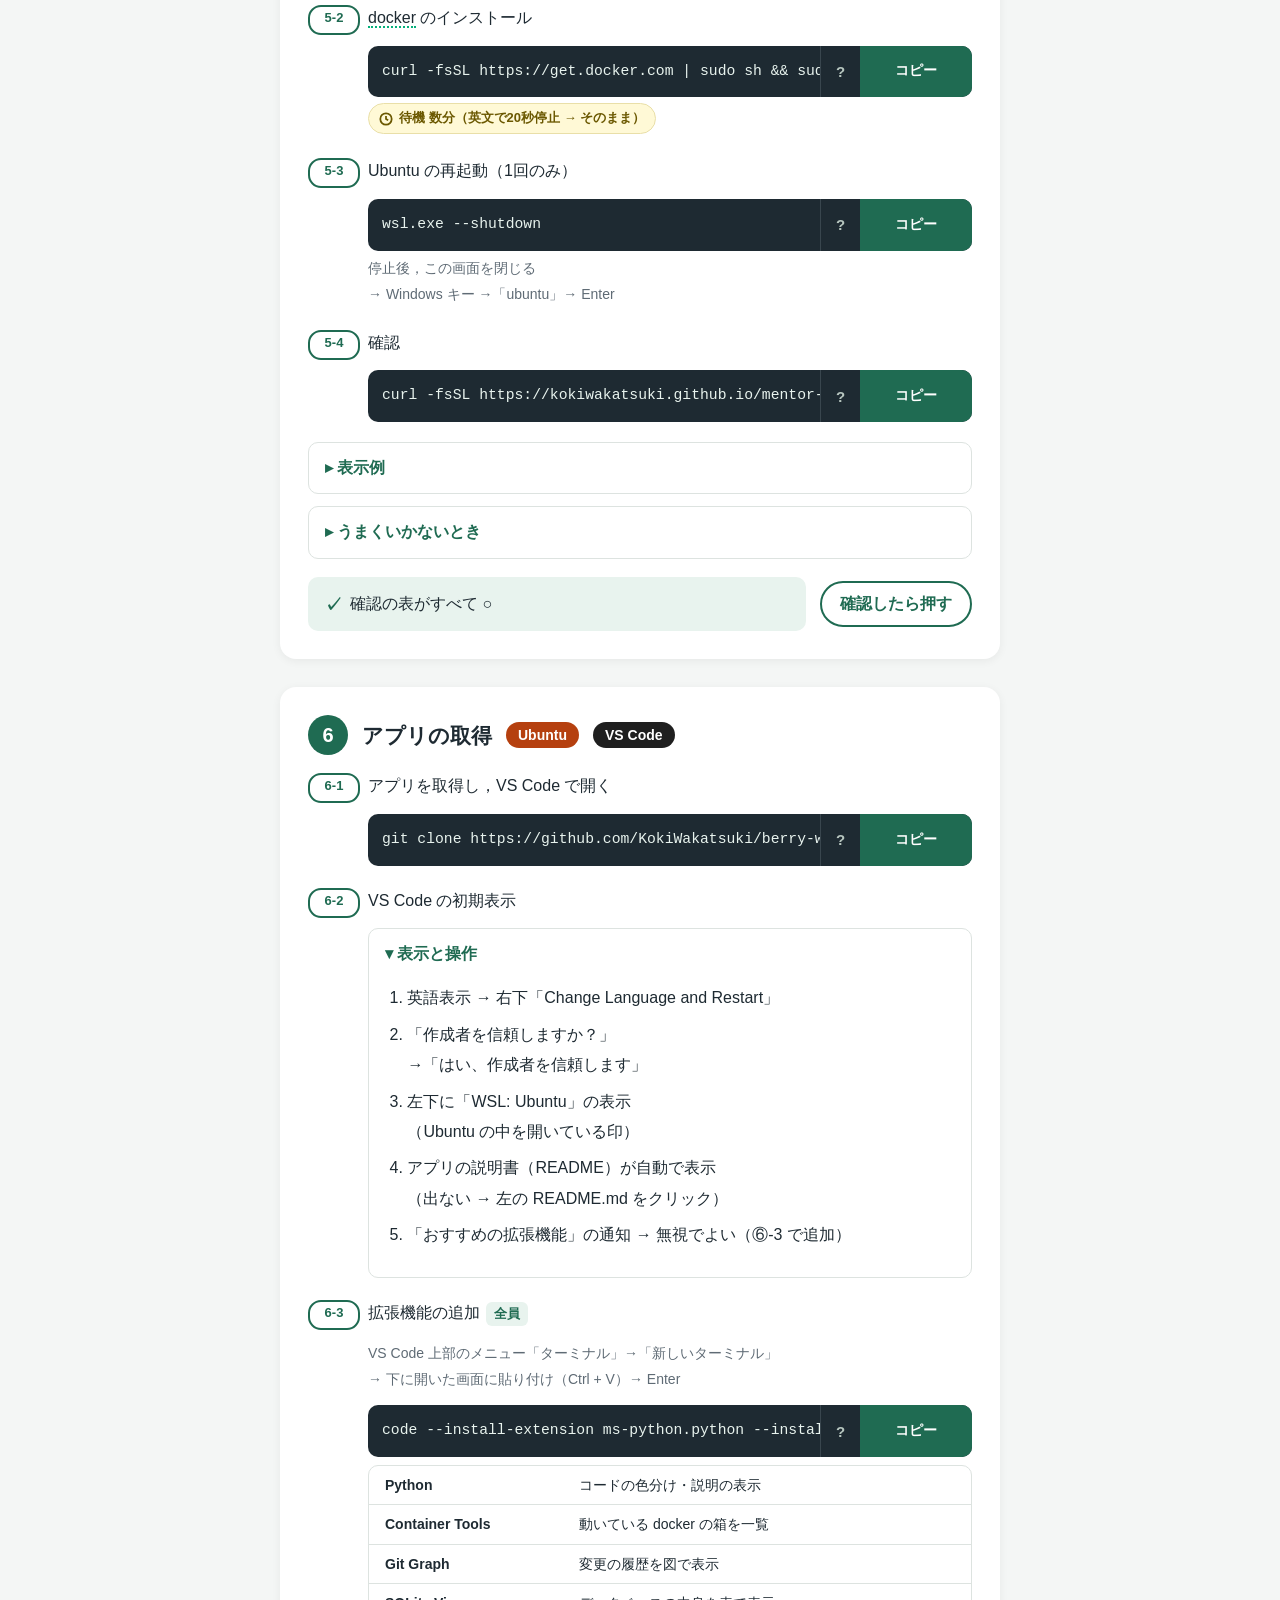
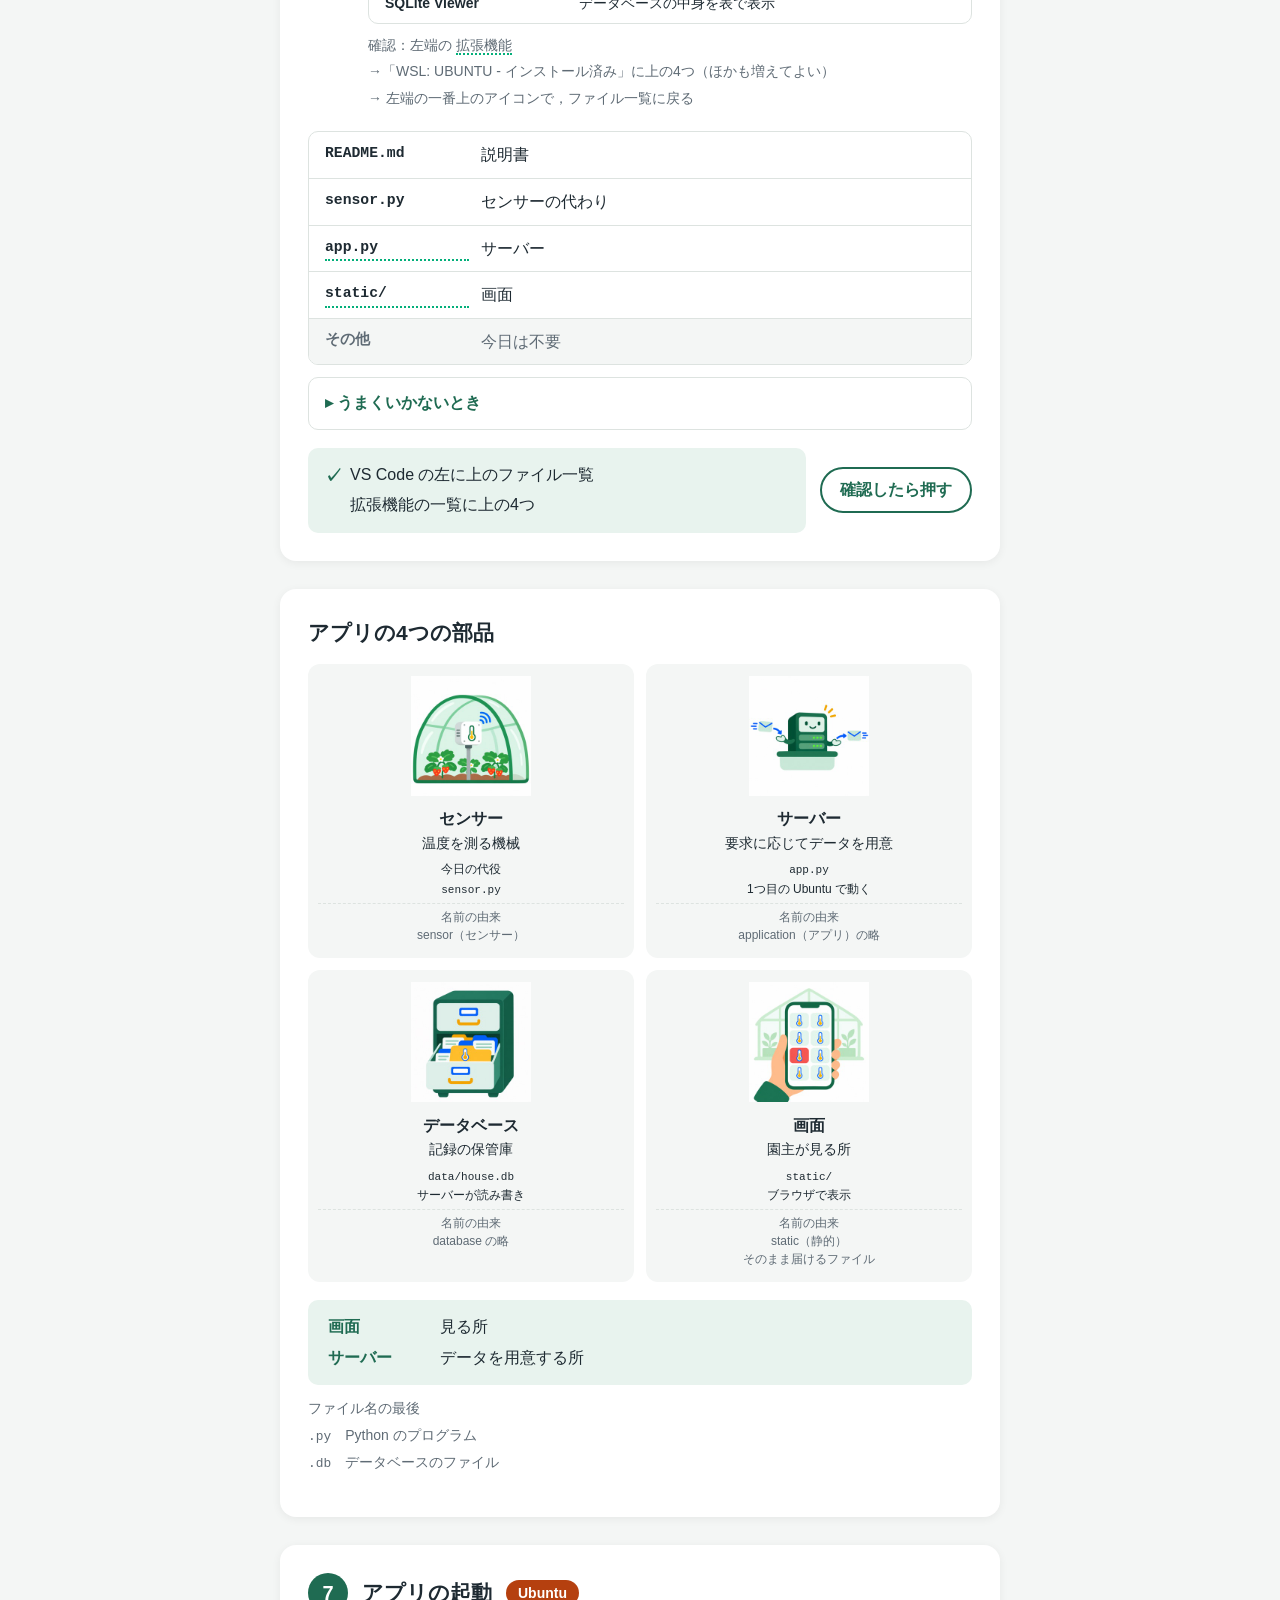
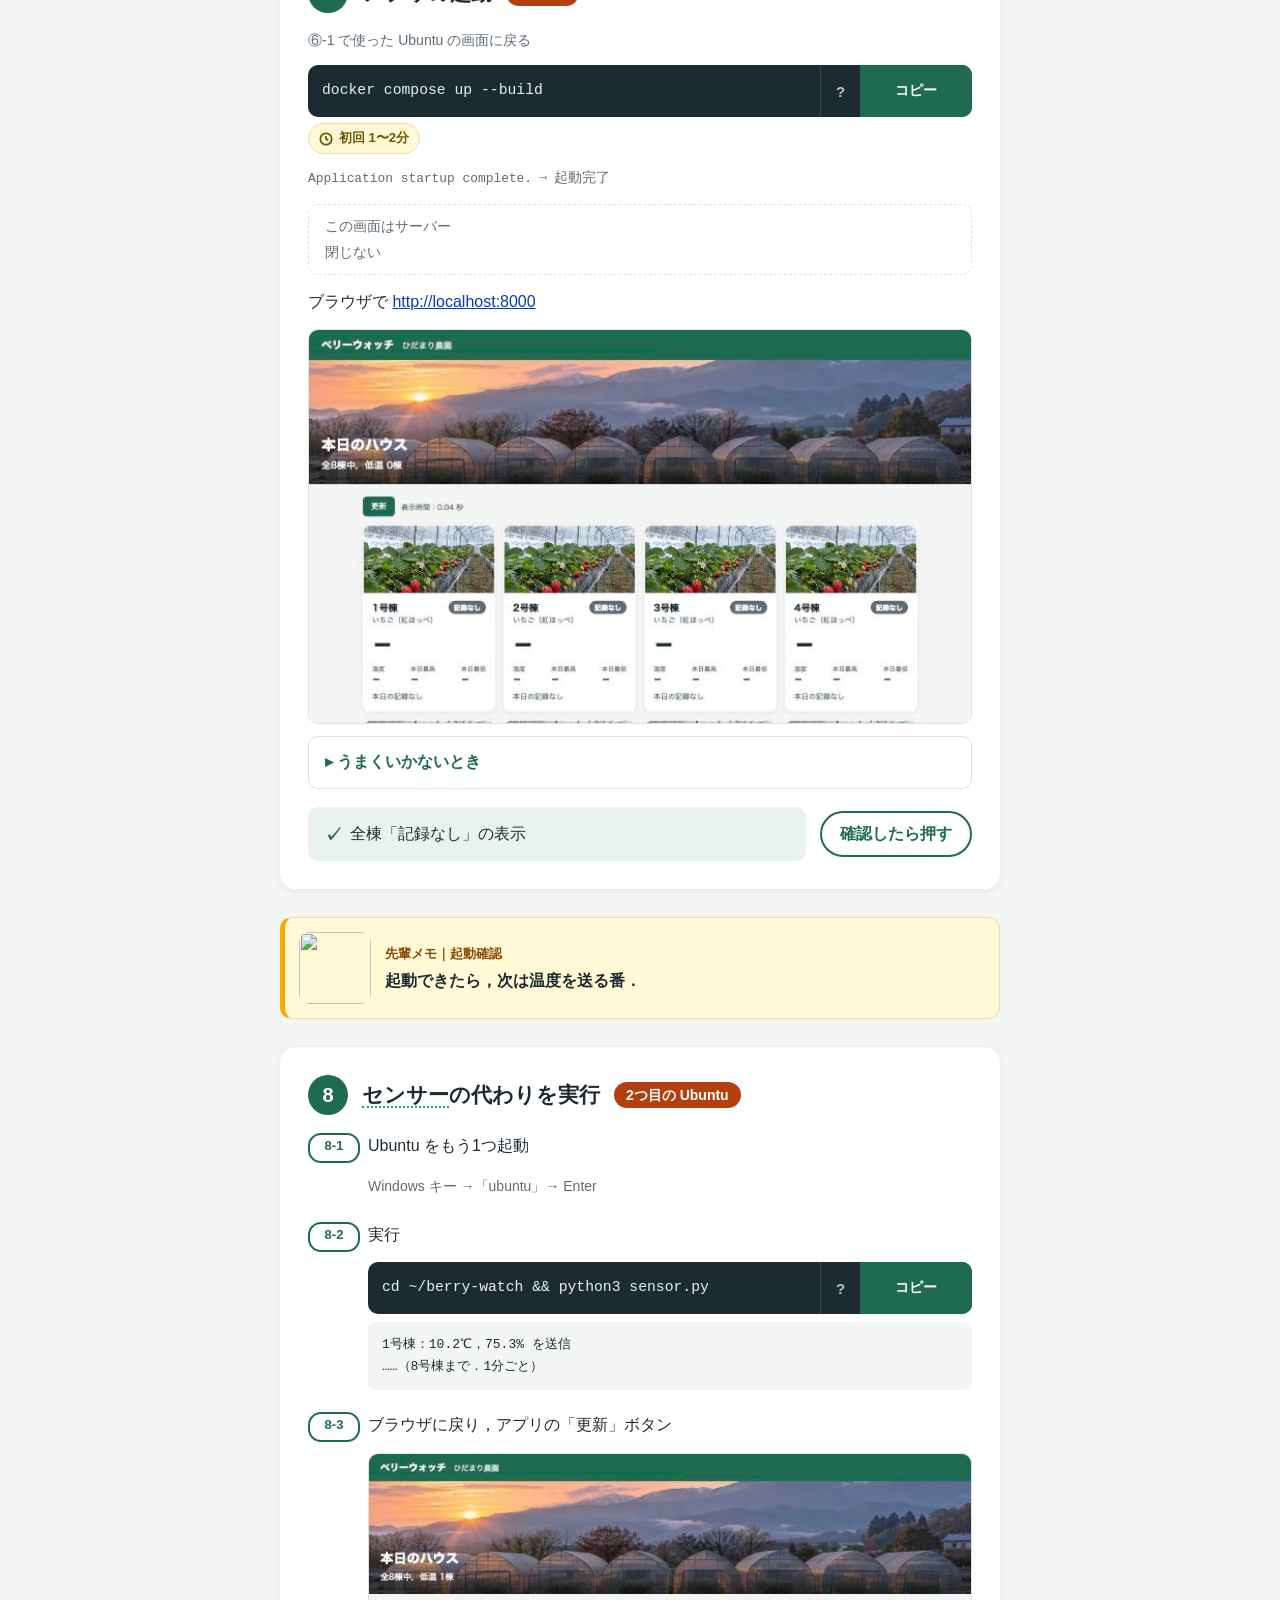
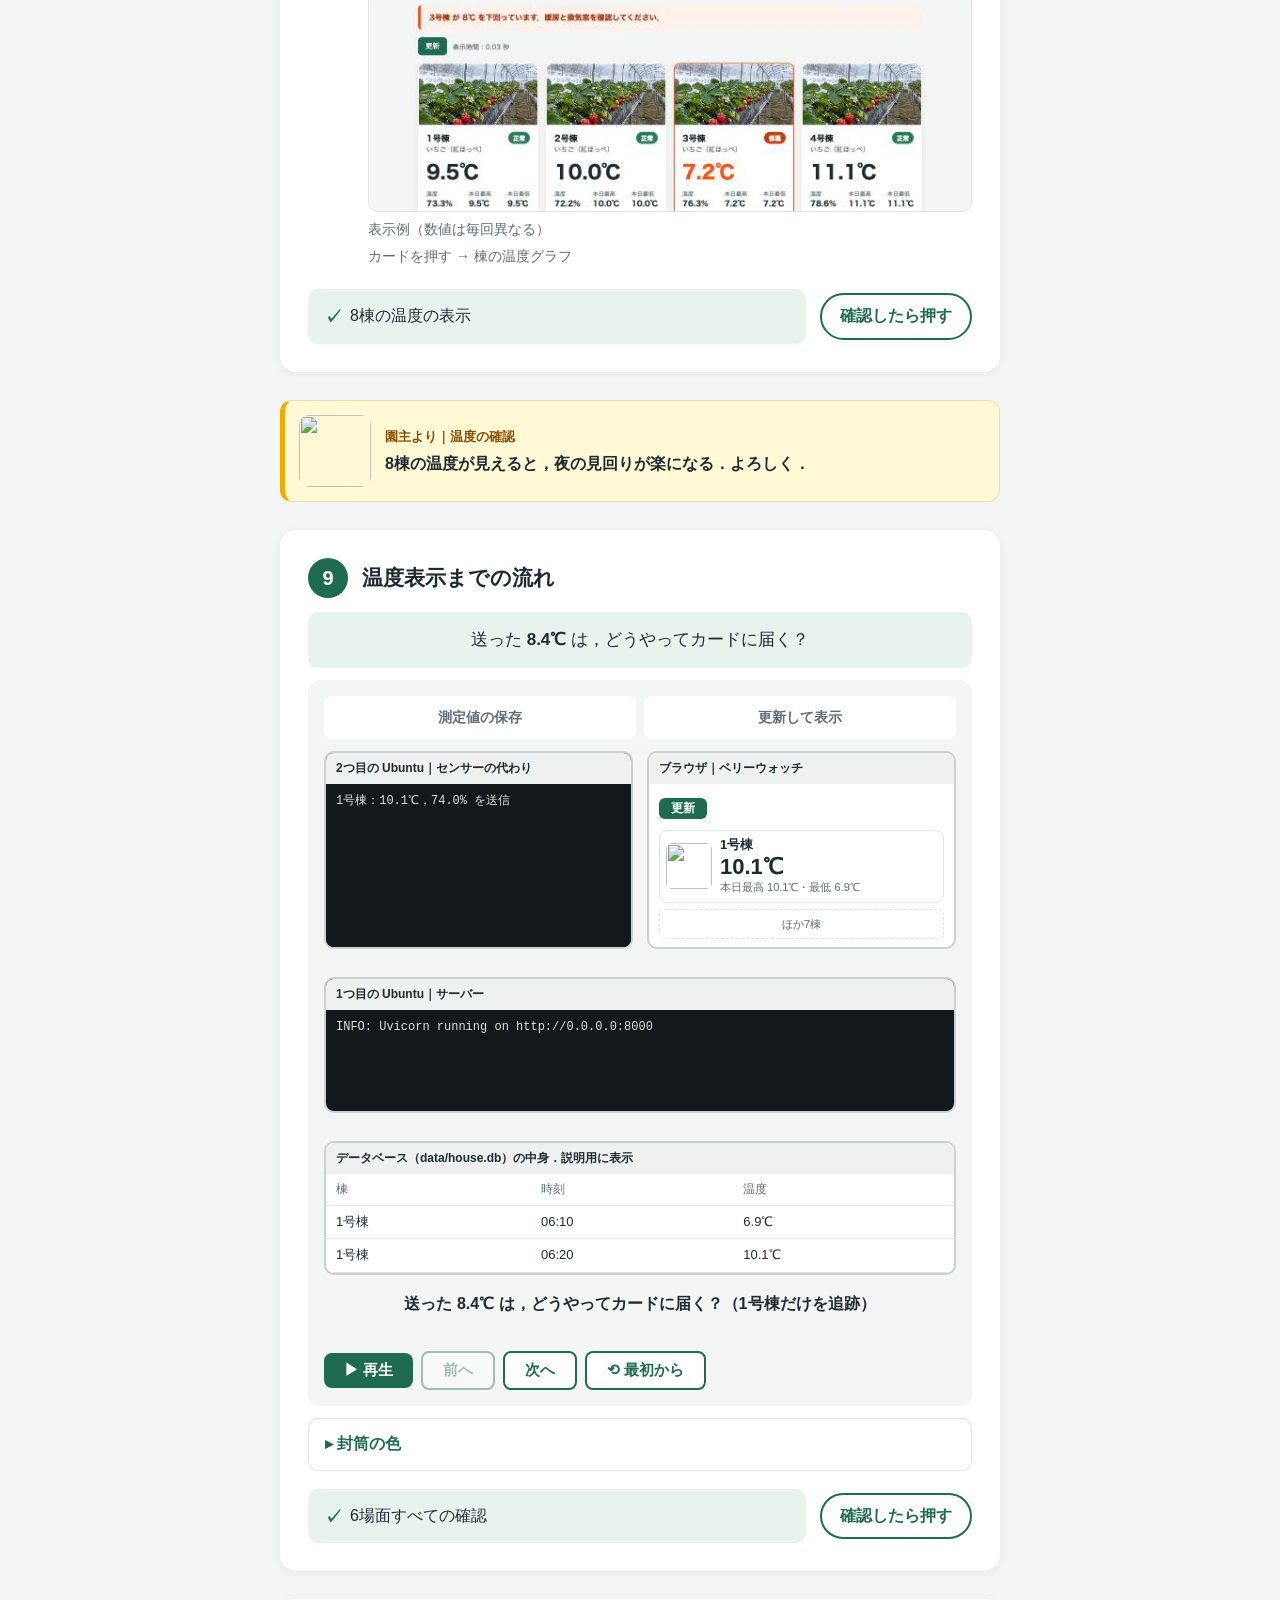
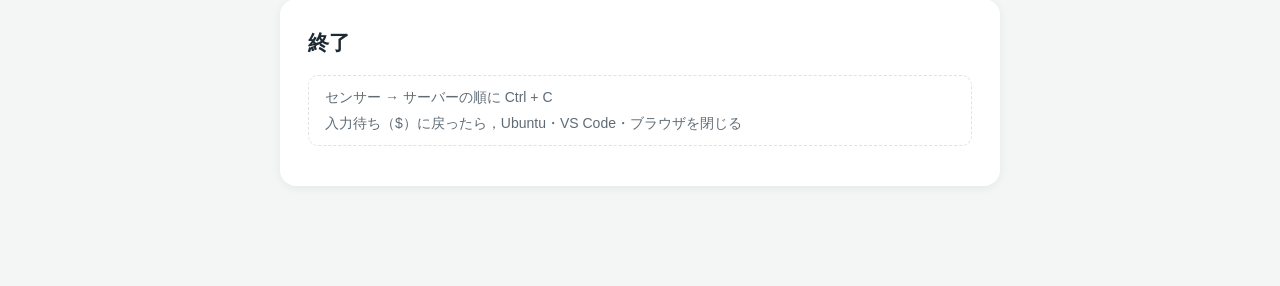
==== commit f0817cc2: "小手順の番号を「手順-小手順」（例：3-1）にし，コマンドの約束の行を消す Co-Authored-By: Claude Opus 5.5 <noreply@anthropic.com>" ====
--- a/02/index.html
+++ b/02/index.html
@@ -113,7 +113,6 @@
         </div>
       </div>
       <div class="rule-box">
-        <p><b>コマンド</b>「コピー」→ 画面に貼り付け → Enter<br><small>長いコマンドは横に続く．コピーで全文</small></p>
         <p><b>画面</b>「終了可」の表示まで開いたまま</p>
         <p><b>補足</b>点線の語・コマンド横の「?」</p>
       </div>
@@ -175,7 +174,7 @@
         <span class="where admin">PowerShell（管理者）</span>
       </div>
       <p class="hint"><span data-tip="Windows で Ubuntu を動かす仕組み" data-tip-head="用語｜WSL">WSL</span> は土台，Ubuntu はその上で動く OS<br>土台を最新にしてから，Ubuntu を入れる</p>
-      <ol class="actions">
+      <ol class="actions" style="--step: '3'">
         <li>
           <p>WSL の更新<span class="when">全員</span></p>
           <div class="cmd"><code data-tip="WSL を最新版に更新／古い版は，docker の自動起動に必要な仕組み（systemd）に未対応">wsl --update</code><button class="copy">コピー</button></div>
@@ -209,7 +208,7 @@
         <summary>うまくいかないとき</summary>
         <div class="detail-body">
           <p><b>再起動後，Ubuntu の画面が出ない</b><br>→ Windows キー →「ubuntu」→ Enter</p>
-          <p><b>「ubuntu」が検索に出ない</b><br>→ 管理者の PowerShell で 2 をもう一度</p>
+          <p><b>「ubuntu」が検索に出ない</b><br>→ 管理者の PowerShell で ③-2 をもう一度</p>
         </div>
       </details>
       <div class="check-row">
@@ -225,14 +224,14 @@
         <h2>VS Code の準備</h2>
         <span class="where ps">PowerShell</span>
       </div>
-      <ol class="actions">
+      <ol class="actions" style="--step: '4'">
         <li>
           <p>VS Code のインストール<span class="when">VS Code がない人</span></p>
           <div class="cmd"><code data-tip="VS Code をインストール">winget install -e --id Microsoft.VisualStudioCode</code><button class="copy">コピー</button></div>
           <p class="hint">「agree」と聞かれたら → Y → Enter</p>
         </li>
         <li>
-          <p><span data-tip="code コマンドを使えるようにするため" data-tip-head="理由｜再起動">PowerShell の再起動</span><span class="when">1 を実行した人</span></p>
+          <p><span data-tip="code コマンドを使えるようにするため" data-tip-head="理由｜再起動">PowerShell の再起動</span><span class="when">④-1 を実行した人</span></p>
           <p class="hint">右上の × で閉じる → 開き直す</p>
         </li>
         <li>
@@ -266,7 +265,7 @@
         <span class="where ub">Ubuntu</span>
       </div>
       <p class="caution">パスワードを聞かれたら，Ubuntu 用を入力（Windows 用とは別）<br>入力しても画面には表示されない</p>
-      <ol class="actions">
+      <ol class="actions" style="--step: '5'">
         <li>
           <p><span data-tip="変更の履歴を記録する道具／チームでコードを共有するときにも使う" data-tip-head="用語｜git">git</span> のインストール</p>
           <div class="cmd"><code data-tip="git をインストール">sudo apt update && sudo apt install -y git</code><button class="copy">コピー</button></div>
@@ -301,10 +300,10 @@
       <details>
         <summary>うまくいかないとき</summary>
         <div class="detail-body">
-          <p><b>systemd が ※</b><br>→ ③ の1（WSL の更新）→ ここの3 → ここの4</p>
-          <p><b>systemd が ×</b><br>→ 次を実行 → ここの3 → ここの4</p>
+          <p><b>systemd が ※</b><br>→ ③-1（WSL の更新）→ ⑤-3 → ⑤-4</p>
+          <p><b>systemd が ×</b><br>→ 次を実行 → ⑤-3 → ⑤-4</p>
           <div class="cmd"><code data-tip="docker の自動起動を設定">printf '[boot]\nsystemd=true\n' | sudo tee -a /etc/wsl.conf</code><button class="copy">コピー</button></div>
-          <p><b>docker が △</b><br>→ ここの3 → ここの4</p>
+          <p><b>docker が △</b><br>→ ⑤-3 → ⑤-4</p>
         </div>
       </details>
       <div class="check-row">
@@ -321,7 +320,7 @@
         <span class="where ub">Ubuntu</span>
         <span class="where vs">VS Code</span>
       </div>
-      <ol class="actions">
+      <ol class="actions" style="--step: '6'">
         <li>
           <p>アプリを取得し，VS Code で開く</p>
           <div class="cmd"><code data-tip="アプリを複製し，VS Code で開く">git clone https://github.com/KokiWakatsuki/berry-watch.git && cd berry-watch && code .</code><button class="copy">コピー</button></div>
@@ -336,7 +335,7 @@
                 <li>「作成者を信頼しますか？」<br>→「はい、作成者を信頼します」</li>
                 <li>左下に「WSL: Ubuntu」の表示<br>（Ubuntu の中を開いている印）</li>
                 <li>アプリの説明書（README）が自動で表示<br>（出ない → 左の README.md をクリック）</li>
-                <li>「おすすめの拡張機能」の通知 → 無視でよい（次の 3 で追加）</li>
+                <li>「おすすめの拡張機能」の通知 → 無視でよい（⑥-3 で追加）</li>
               </ol>
             </div>
           </details>
@@ -408,7 +407,7 @@
         <h2>アプリの起動</h2>
         <span class="where ub">Ubuntu</span>
       </div>
-      <p class="hint">⑥ の1 で使った Ubuntu の画面に戻る</p>
+      <p class="hint">⑥-1 で使った Ubuntu の画面に戻る</p>
       <div class="cmd"><code data-tip="アプリを起動">docker compose up --build</code><button class="copy">コピー</button></div>
       <span class="wait"><svg viewBox="0 0 16 16" fill="none" stroke="currentColor" stroke-width="2"><circle cx="8" cy="8" r="6.5"/><path d="M8 4.5V8l2.5 1.5"/></svg>初回 1〜2分</span>
       <p class="hint" style="margin-top: 8px;"><code>Application startup complete.</code> → 起動完了</p>
@@ -418,7 +417,7 @@
       <details>
         <summary>うまくいかないとき</summary>
         <div class="detail-body">
-          <p><b>permission denied</b> → ⑤ の3 → 次を実行</p>
+          <p><b>permission denied</b> → ⑤-3 → 次を実行</p>
           <div class="cmd"><code data-tip="アプリを起動">cd ~/berry-watch && docker compose up --build</code><button class="copy">コピー</button></div>
           <p><b>address already in use</b> → メンターと確認</p>
         </div>
@@ -441,7 +440,7 @@
         <h2><span data-tip="温度を測る機械" data-tip-head="用語｜センサー">センサー</span>の代わりを実行</h2>
         <span class="where ub">2つ目の Ubuntu</span>
       </div>
-      <ol class="actions">
+      <ol class="actions" style="--step: '8'">
         <li>
           <p>Ubuntu をもう1つ起動</p>
           <p class="hint">Windows キー →「ubuntu」→ Enter</p>
--- a/style.css
+++ b/style.css
@@ -165,14 +165,15 @@
 .step-head h2 { margin: 0; }
 
 .actions { margin: 16px 0; padding: 0; list-style: none; counter-reset: action; }
-.actions > li { position: relative; margin-bottom: 20px; padding-left: 40px; }
+.actions > li { position: relative; margin-bottom: 20px; padding-left: 60px; }
+/* 小手順の番号は「手順-小手順」（例：3-1）．手順番号は ol の --step から */
 .actions > li::before {
   counter-increment: action;
-  content: counter(action);
+  content: var(--step, "") "-" counter(action);
   position: absolute; left: 0; top: 2px;
-  width: 26px; height: 26px; border-radius: 50%;
+  width: 48px; height: 26px; border-radius: 13px;
   border: 2px solid var(--green); color: var(--green);
-  font-size: 14px; font-weight: bold; line-height: 22px; text-align: center;
+  font-size: 13px; font-weight: bold; line-height: 22px; text-align: center;
 }
 .when { display: inline-block; margin-left: 6px; padding: 0 8px; border-radius: 6px; background: var(--green-light); color: var(--green); font-size: 13px; font-weight: bold; }
 .hint { color: var(--gray); font-size: 14px; }
@@ -457,6 +458,4 @@
 .rule-box { padding: 12px 18px; border-radius: 10px; background: var(--green-light); }
 .rule-box p { margin: 4px 0; }
 .rule-box b { display: inline-block; min-width: 5.5em; color: var(--green); }
-.rule-box small { display: block; padding-left: 5.5em; color: var(--gray); font-size: 13px; }
 .how .note { color: var(--gray); font-size: 12px; }
-@media (max-width: 720px) { .rule-box small { padding-left: 0; } }
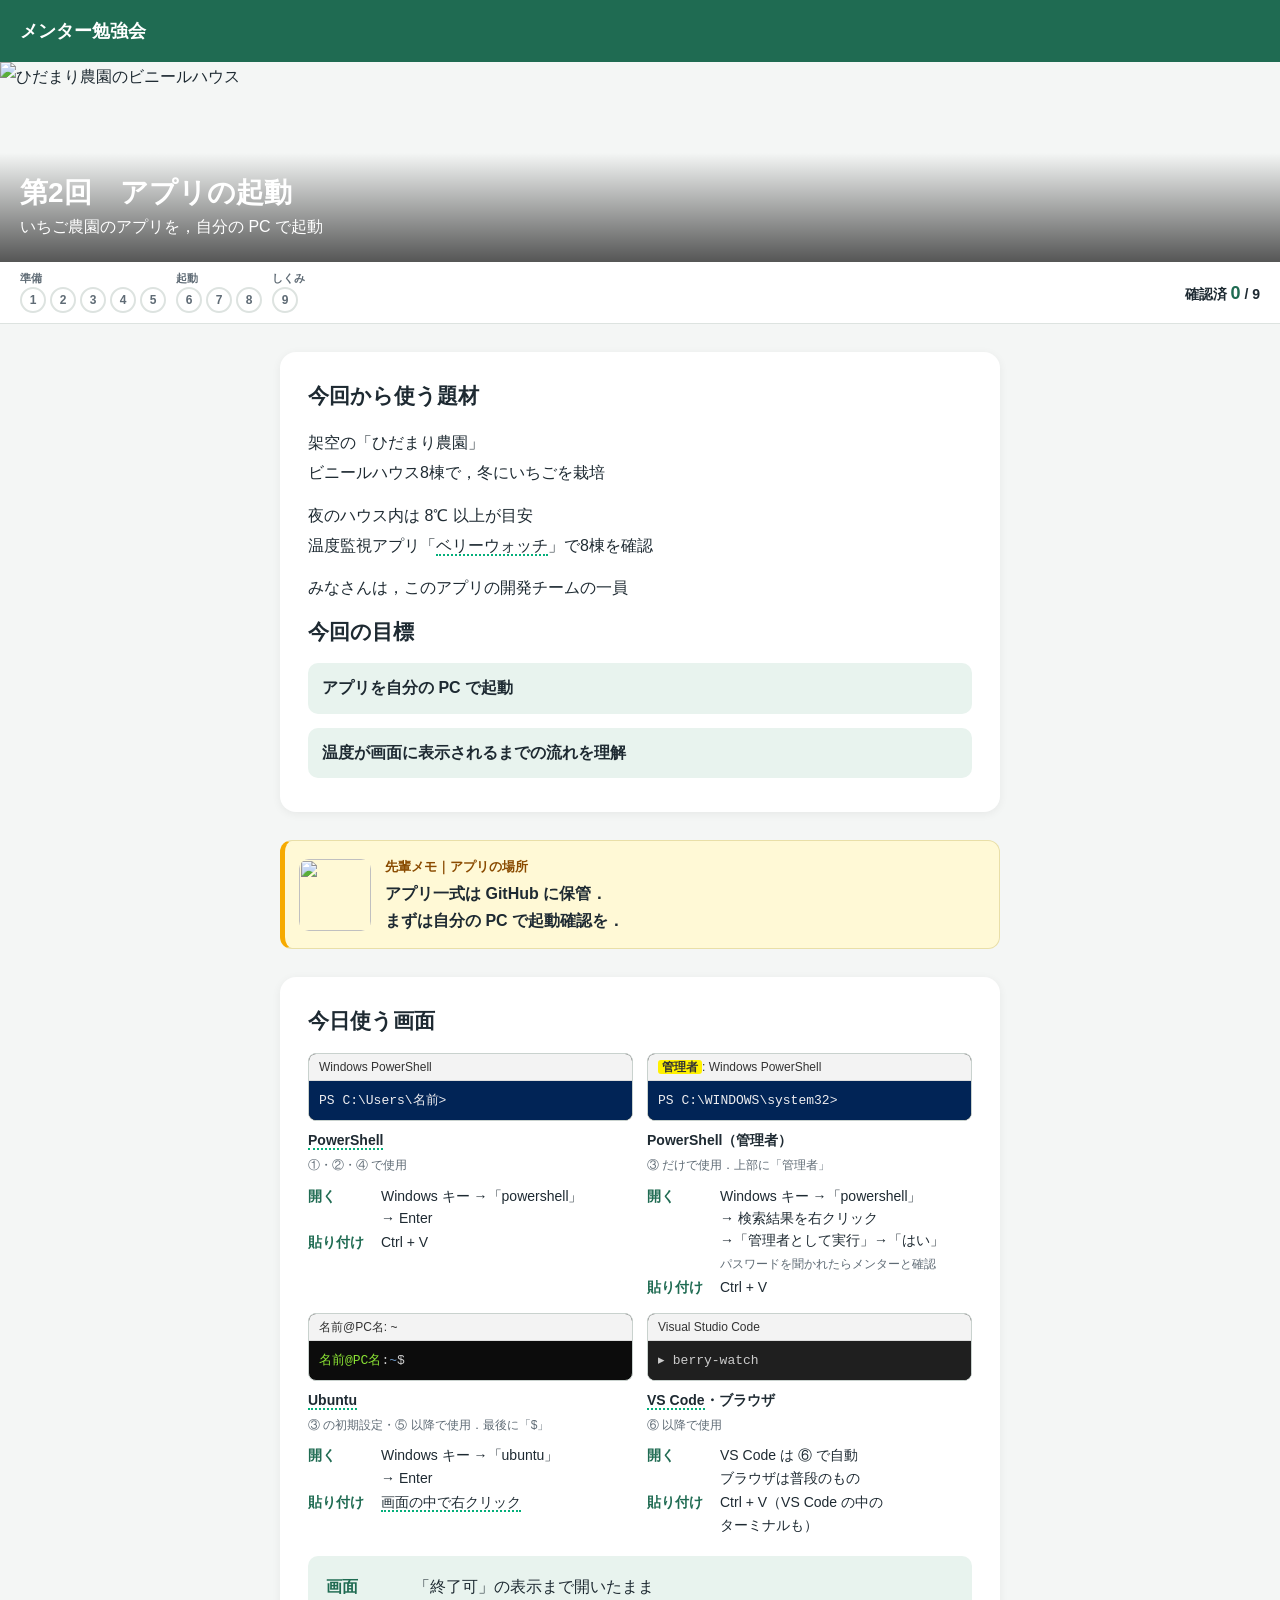
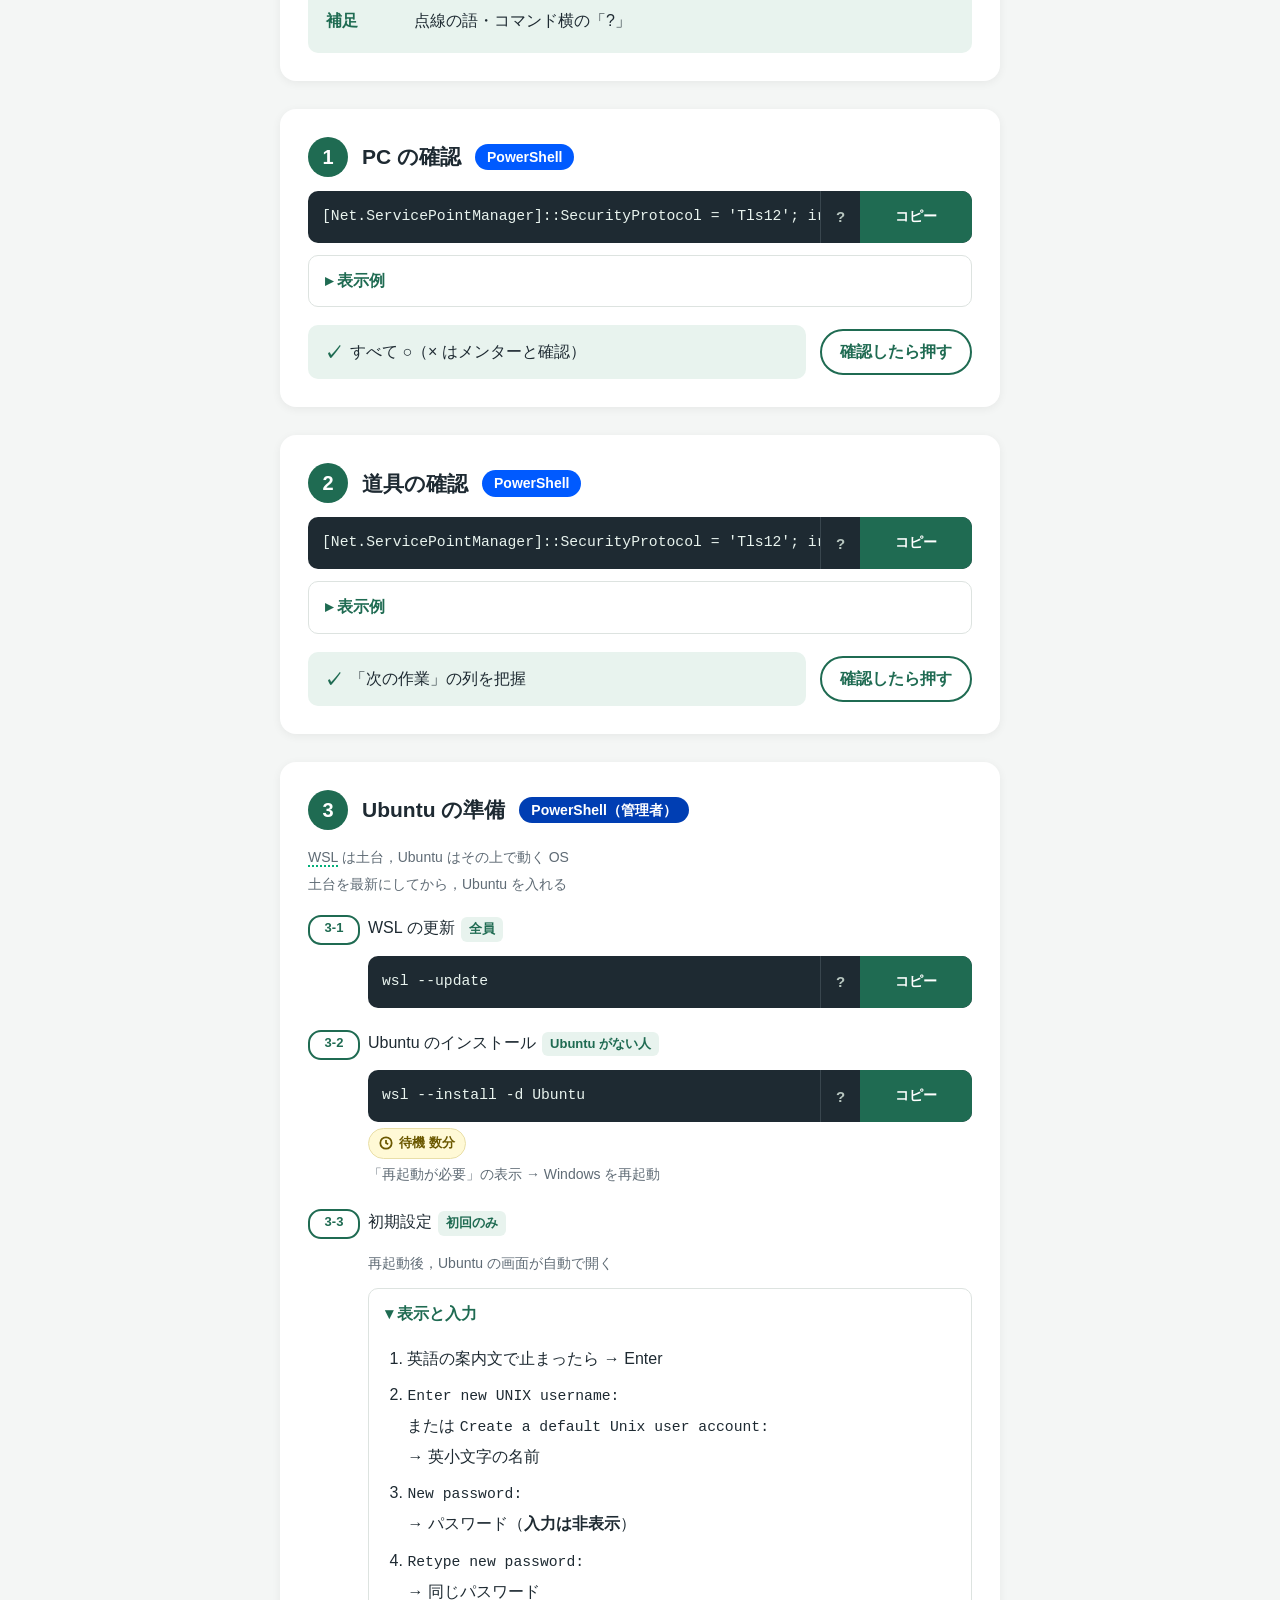
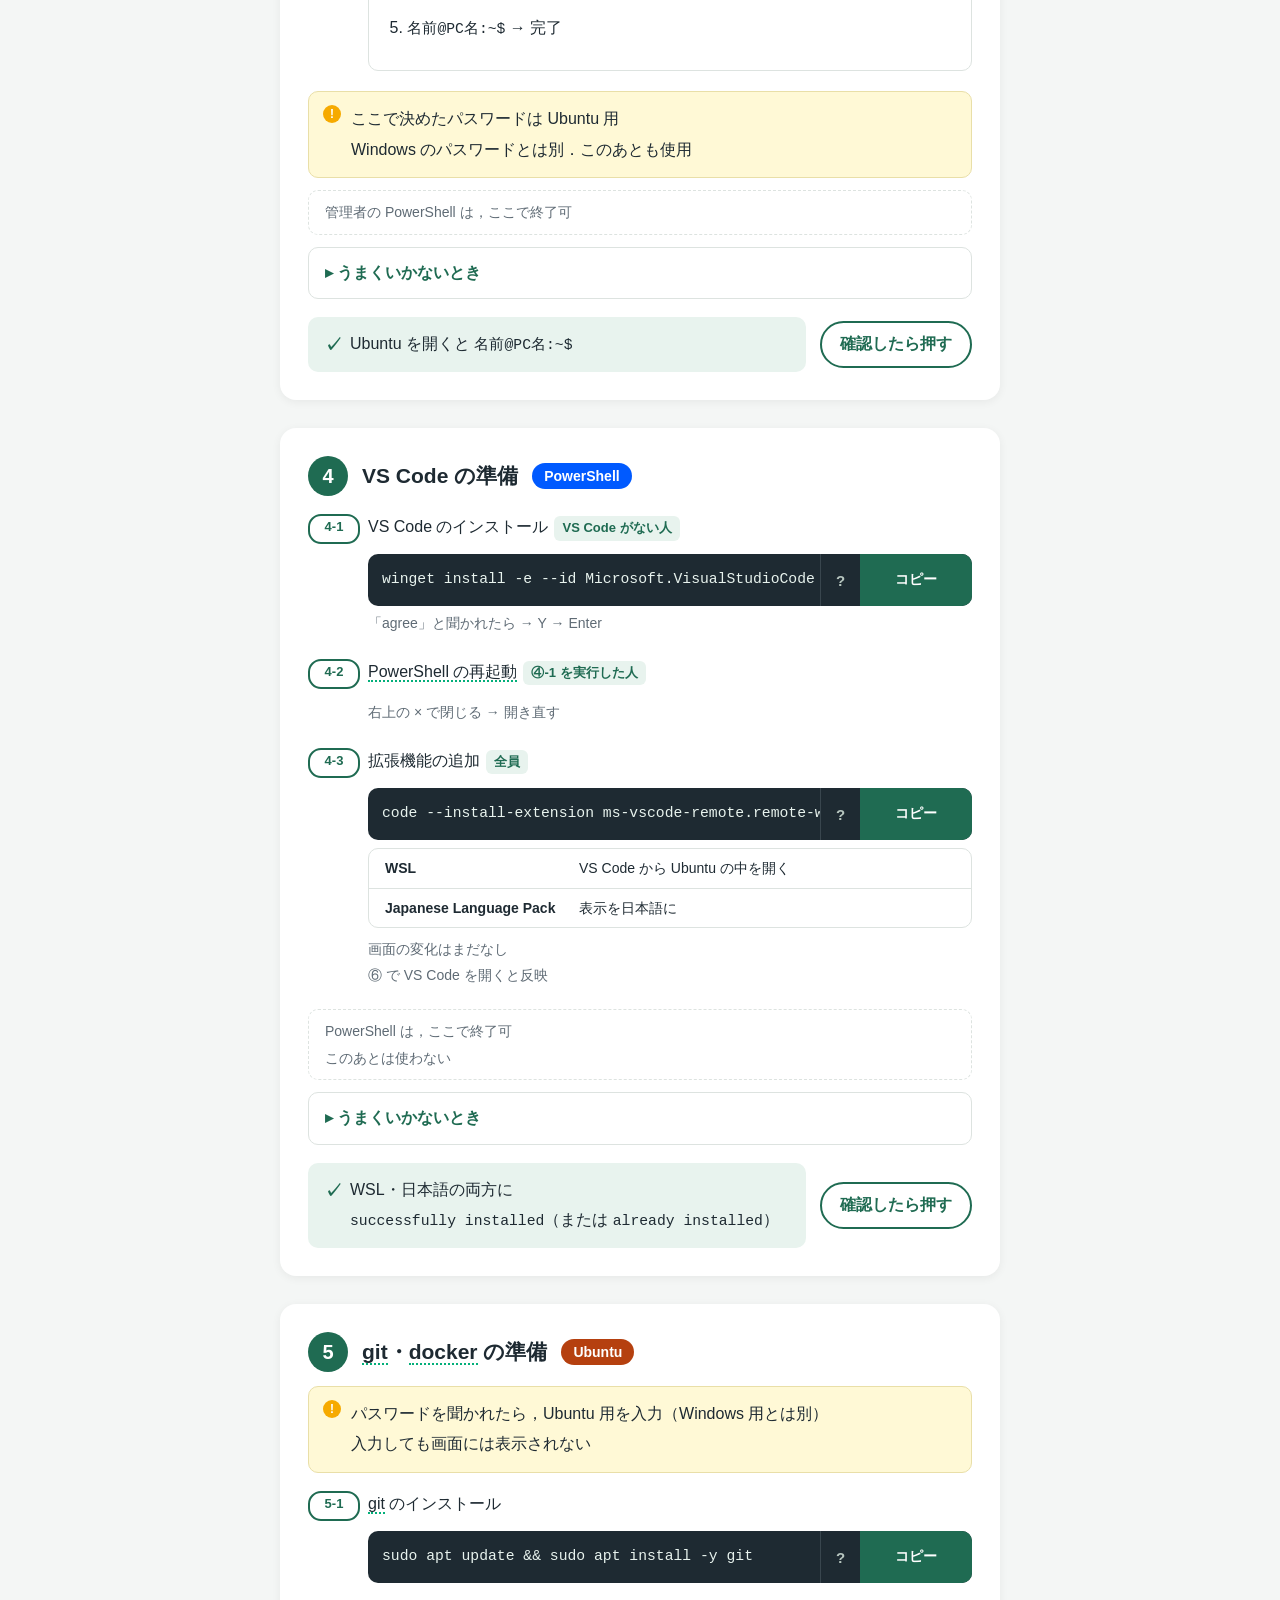
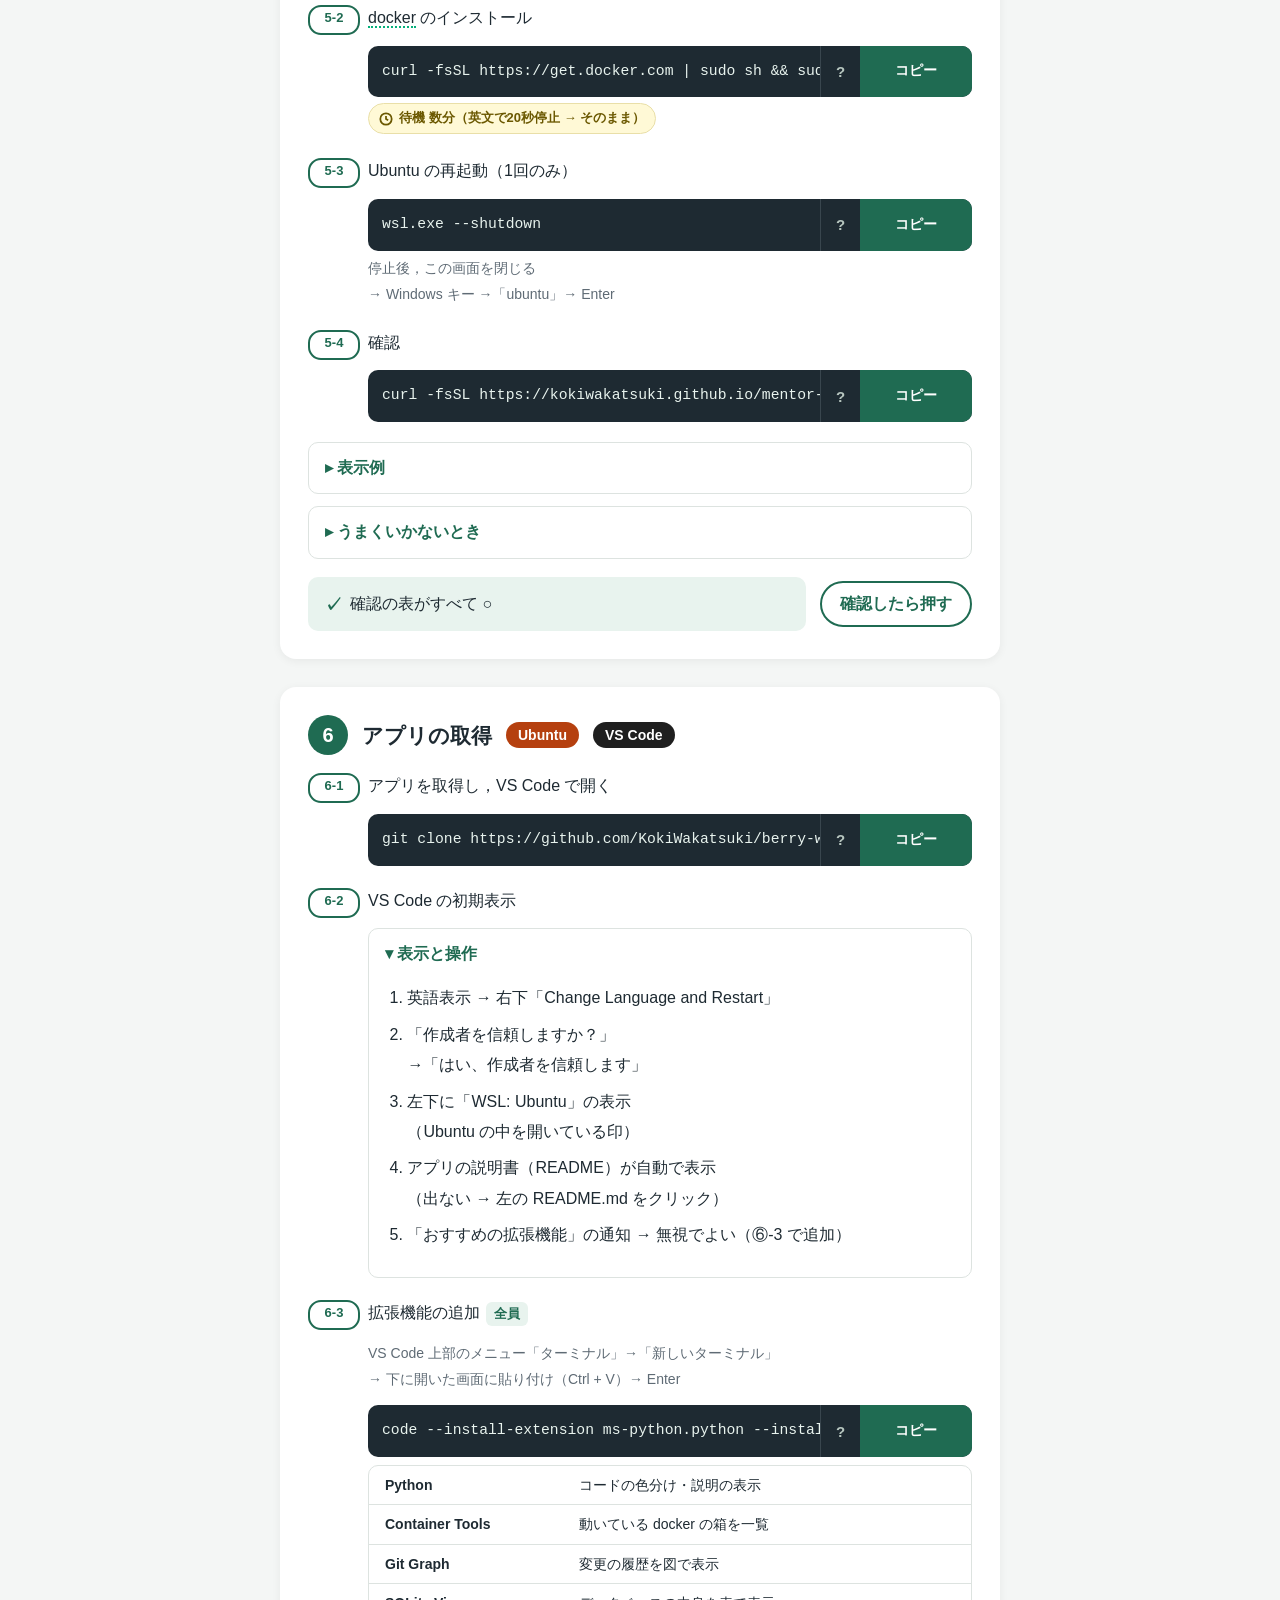
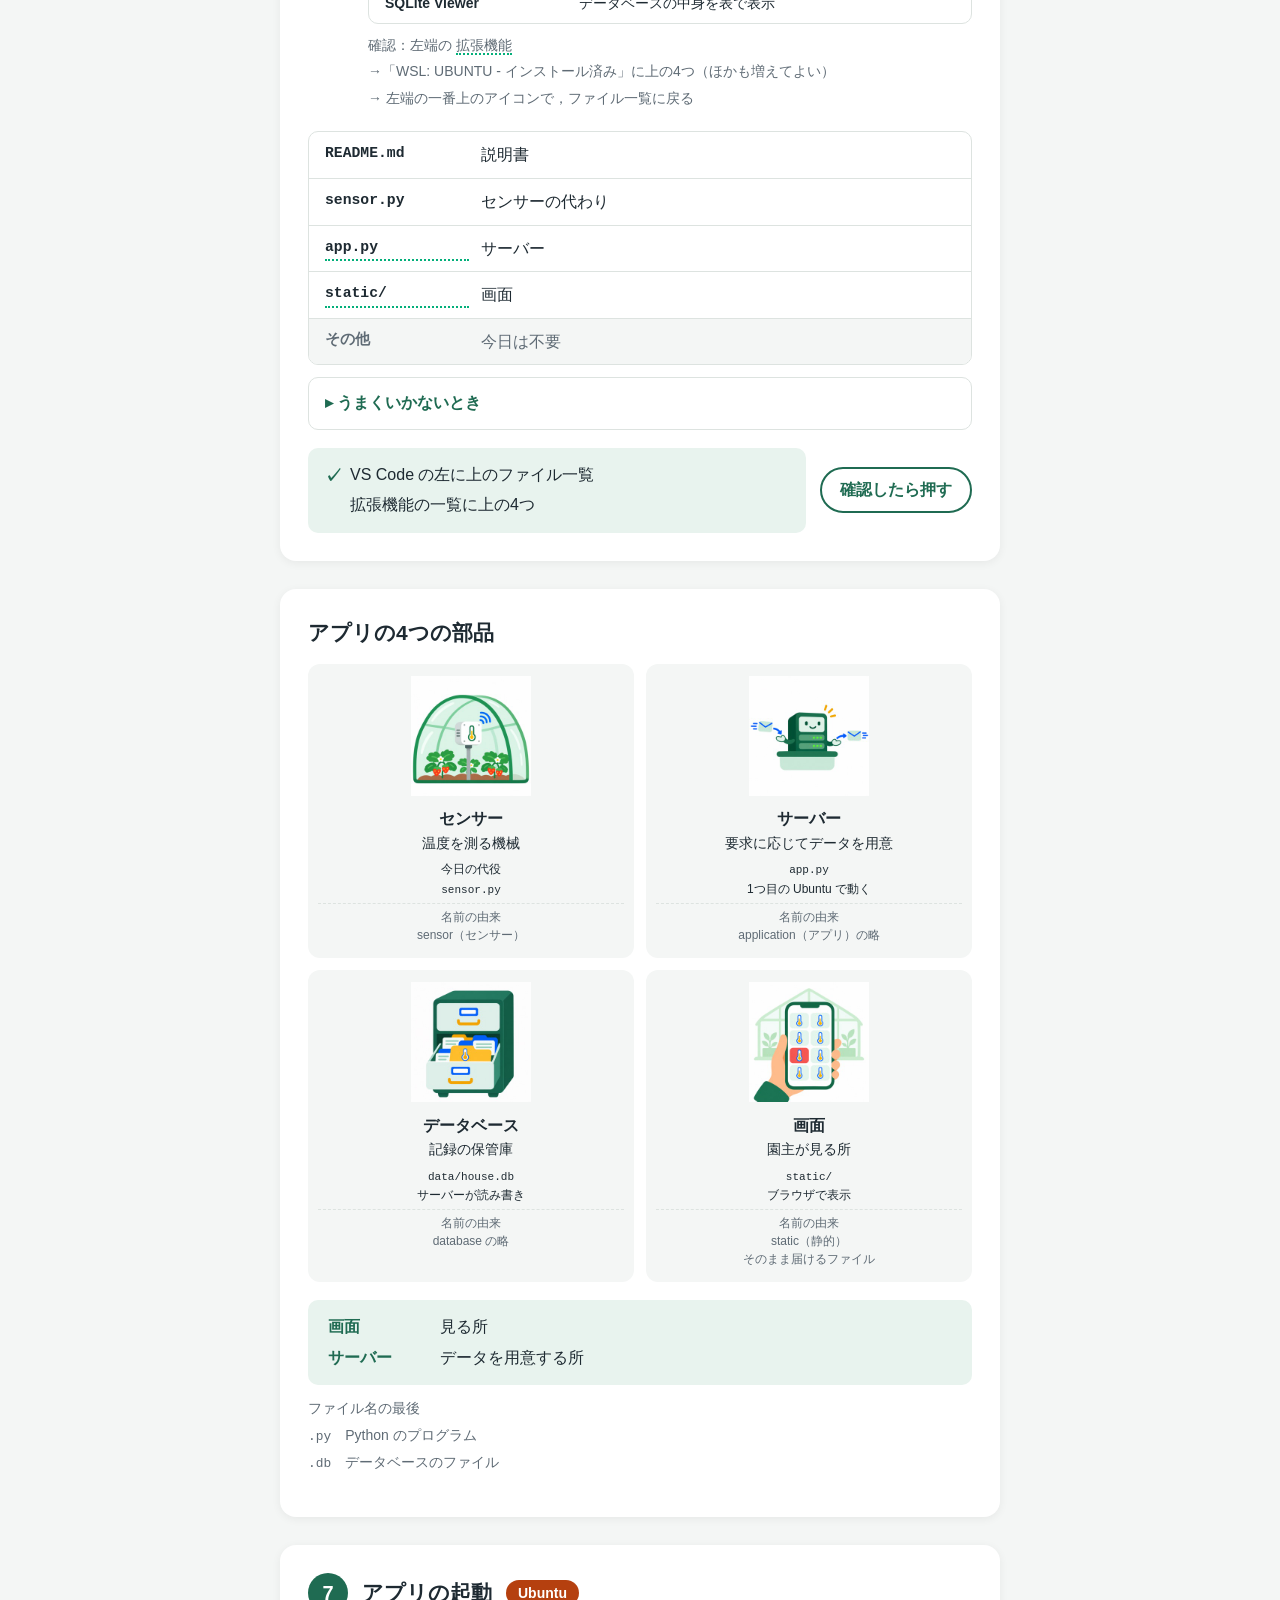
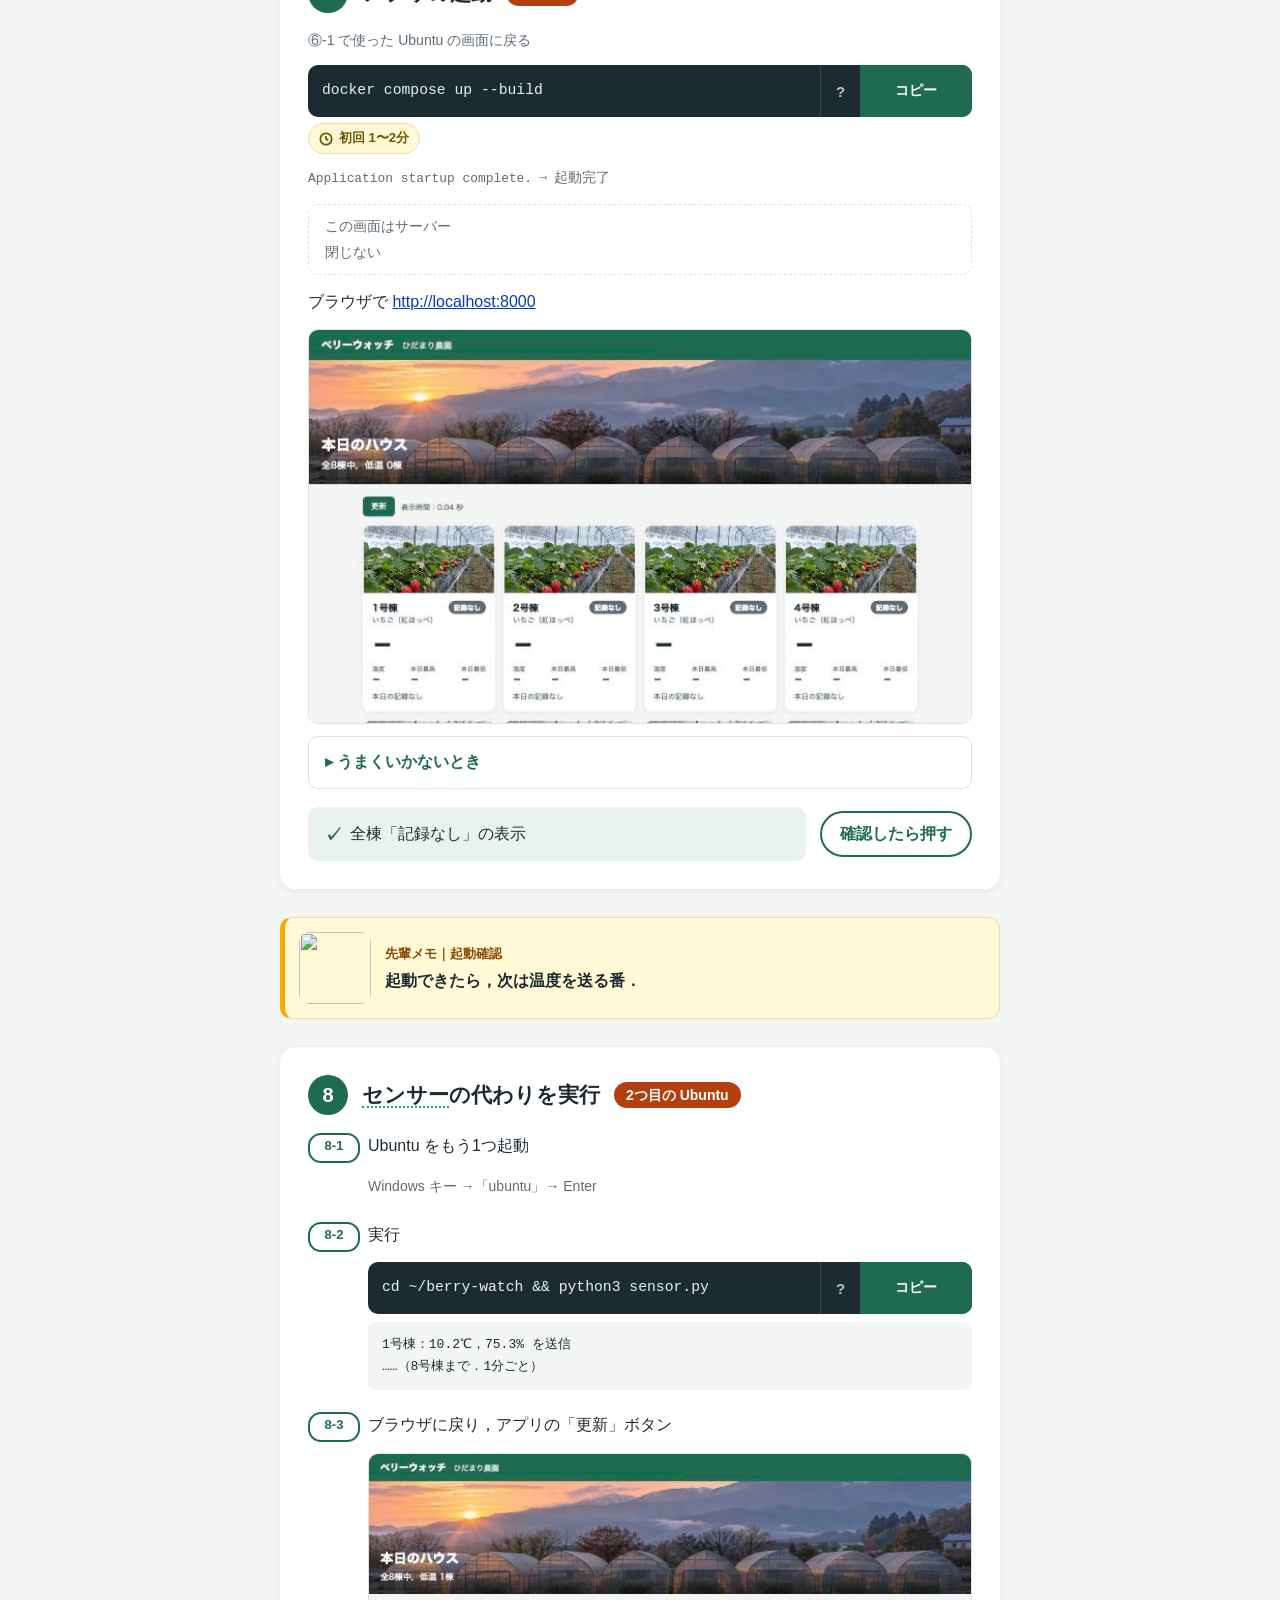
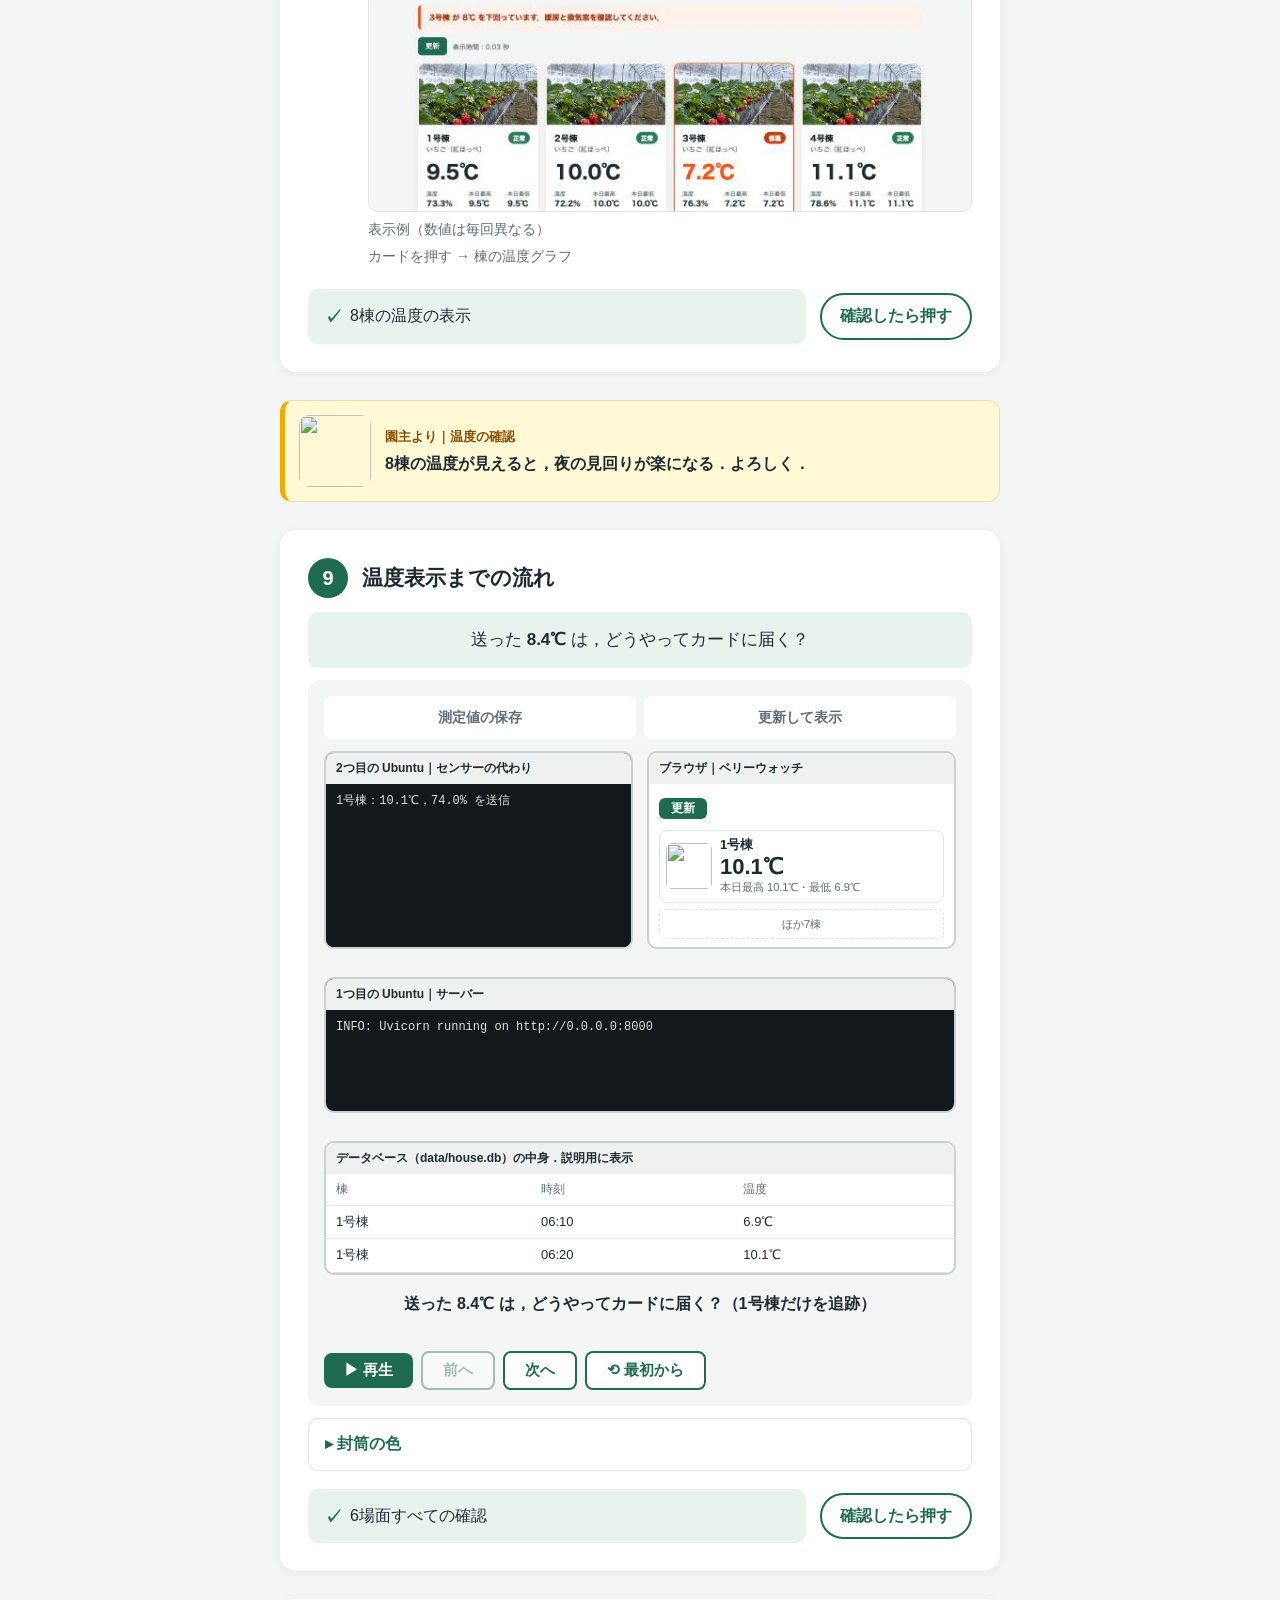
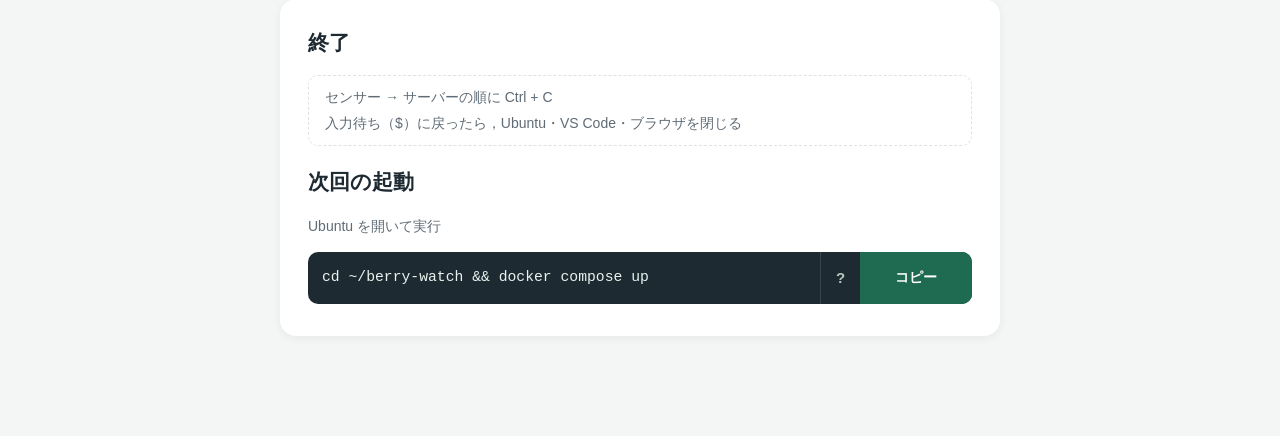
==== commit 4631f0ab: "第2回の終了の欄に，次回のアプリの起動方法を足す Co-Authored-By: Claude Opus 5.5 <noreply@anthropic.com>" ====
--- a/02/index.html
+++ b/02/index.html
@@ -567,6 +567,9 @@
     <section class="card">
       <h2>終了</h2>
       <p class="closable">センサー → サーバーの順に Ctrl + C<br>入力待ち（$）に戻ったら，Ubuntu・VS Code・ブラウザを閉じる</p>
+      <h2 style="margin-top: 20px;">次回の起動</h2>
+      <p class="hint">Ubuntu を開いて実行</p>
+      <div class="cmd"><code data-tip="アプリのフォルダに移動し，アプリを起動">cd ~/berry-watch && docker compose up</code><button class="copy">コピー</button></div>
     </section>
 
   </main>
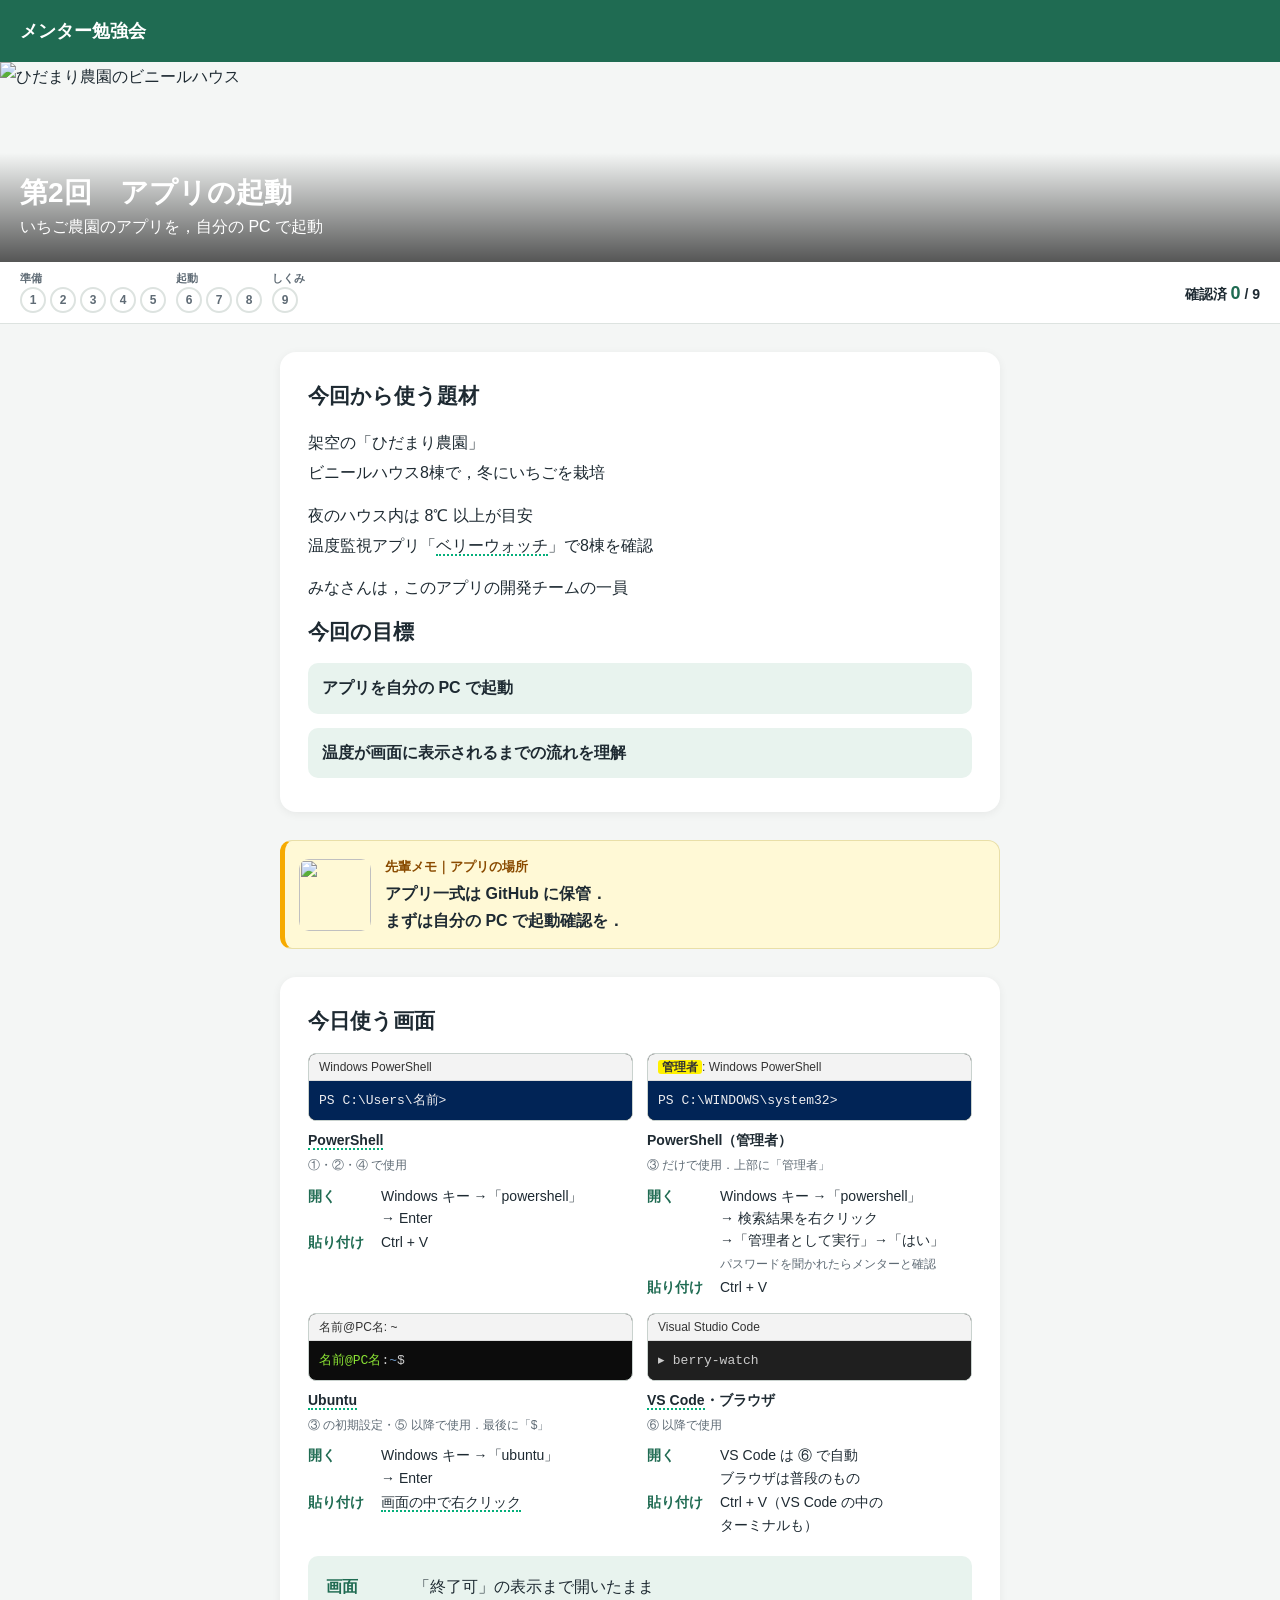
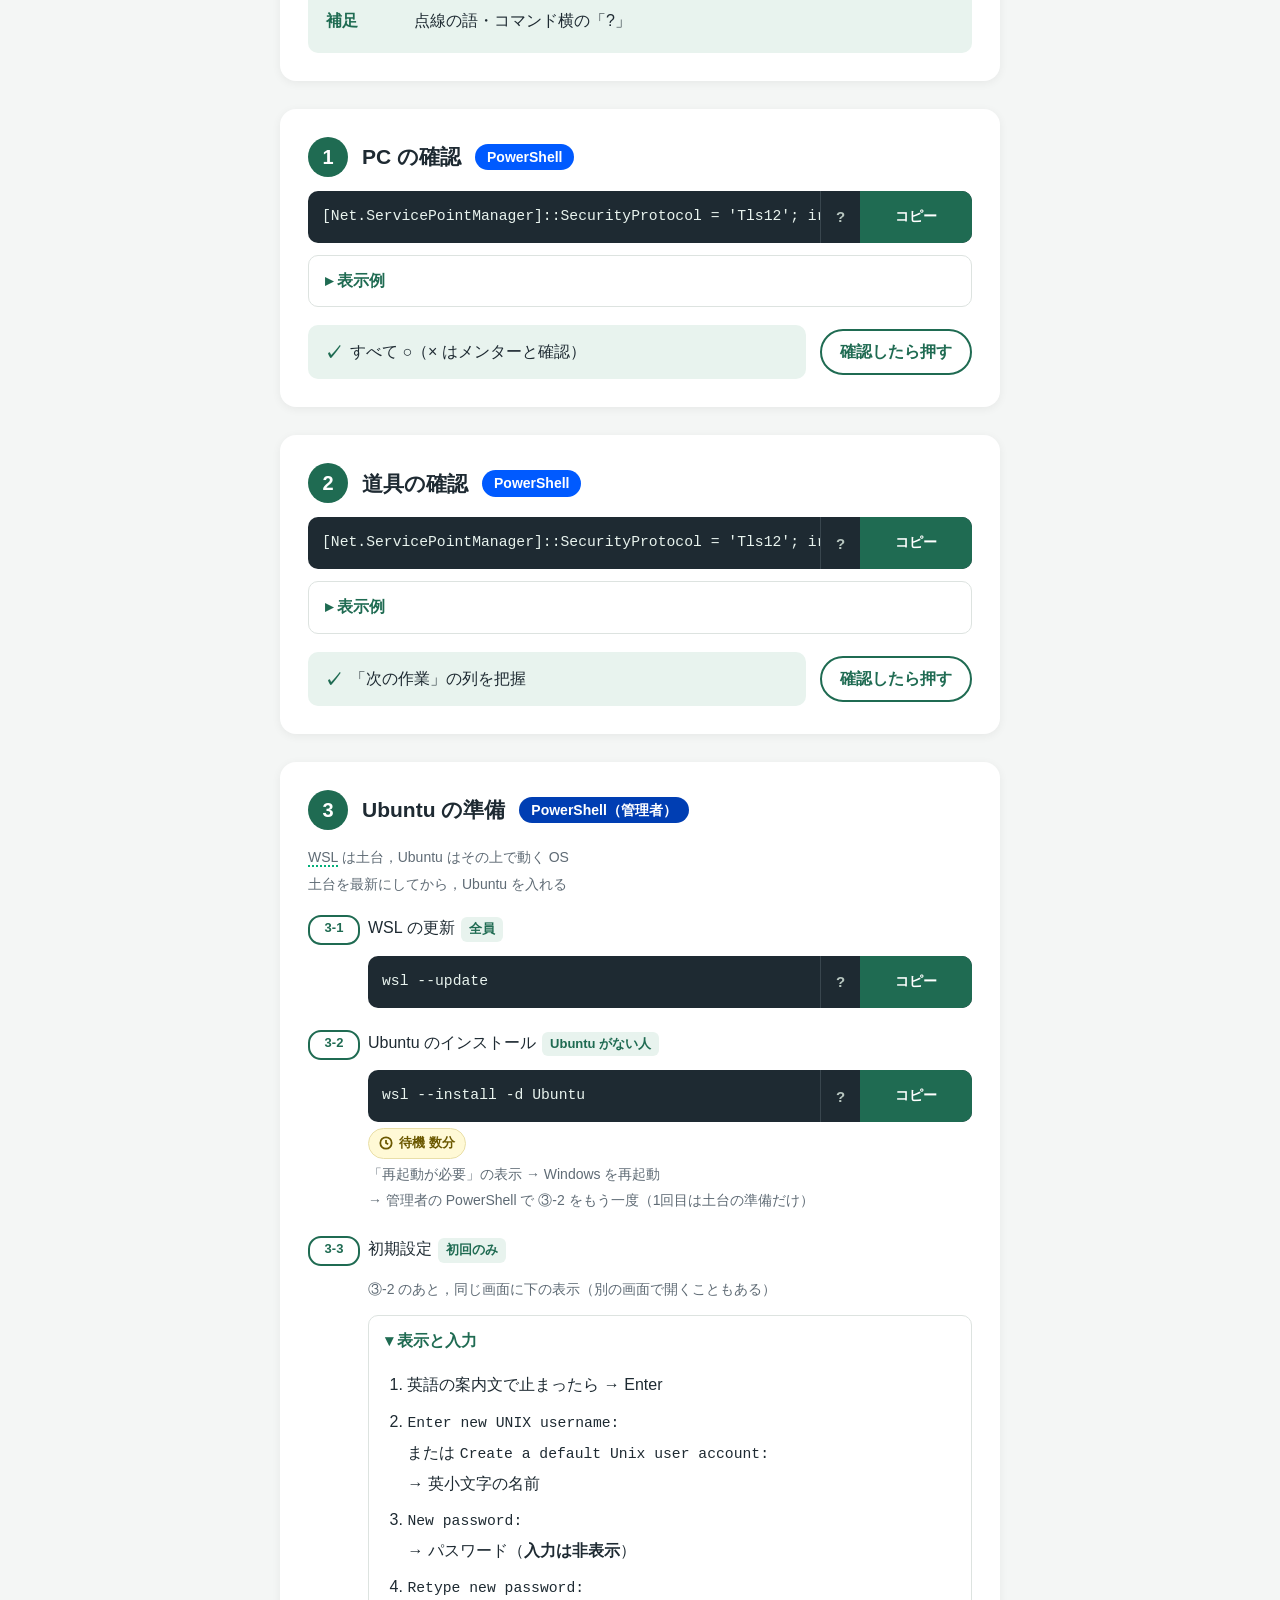
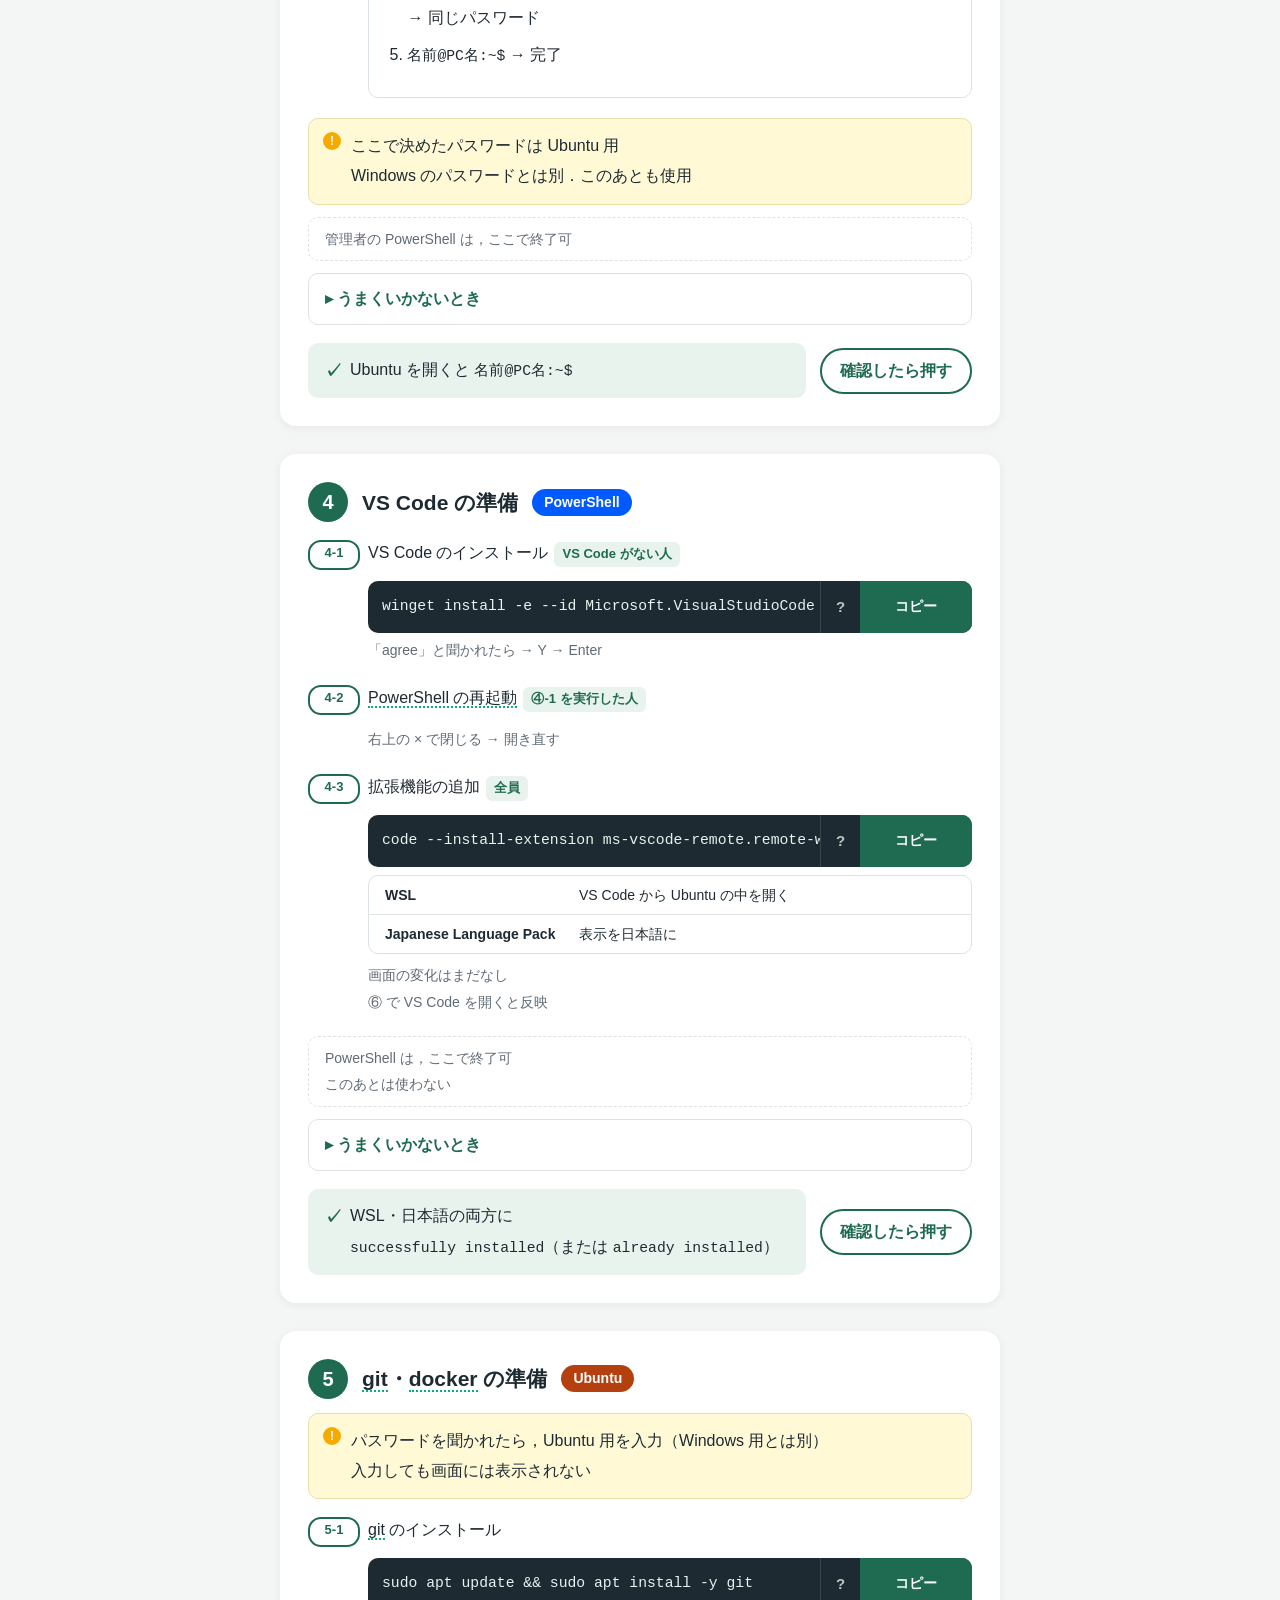
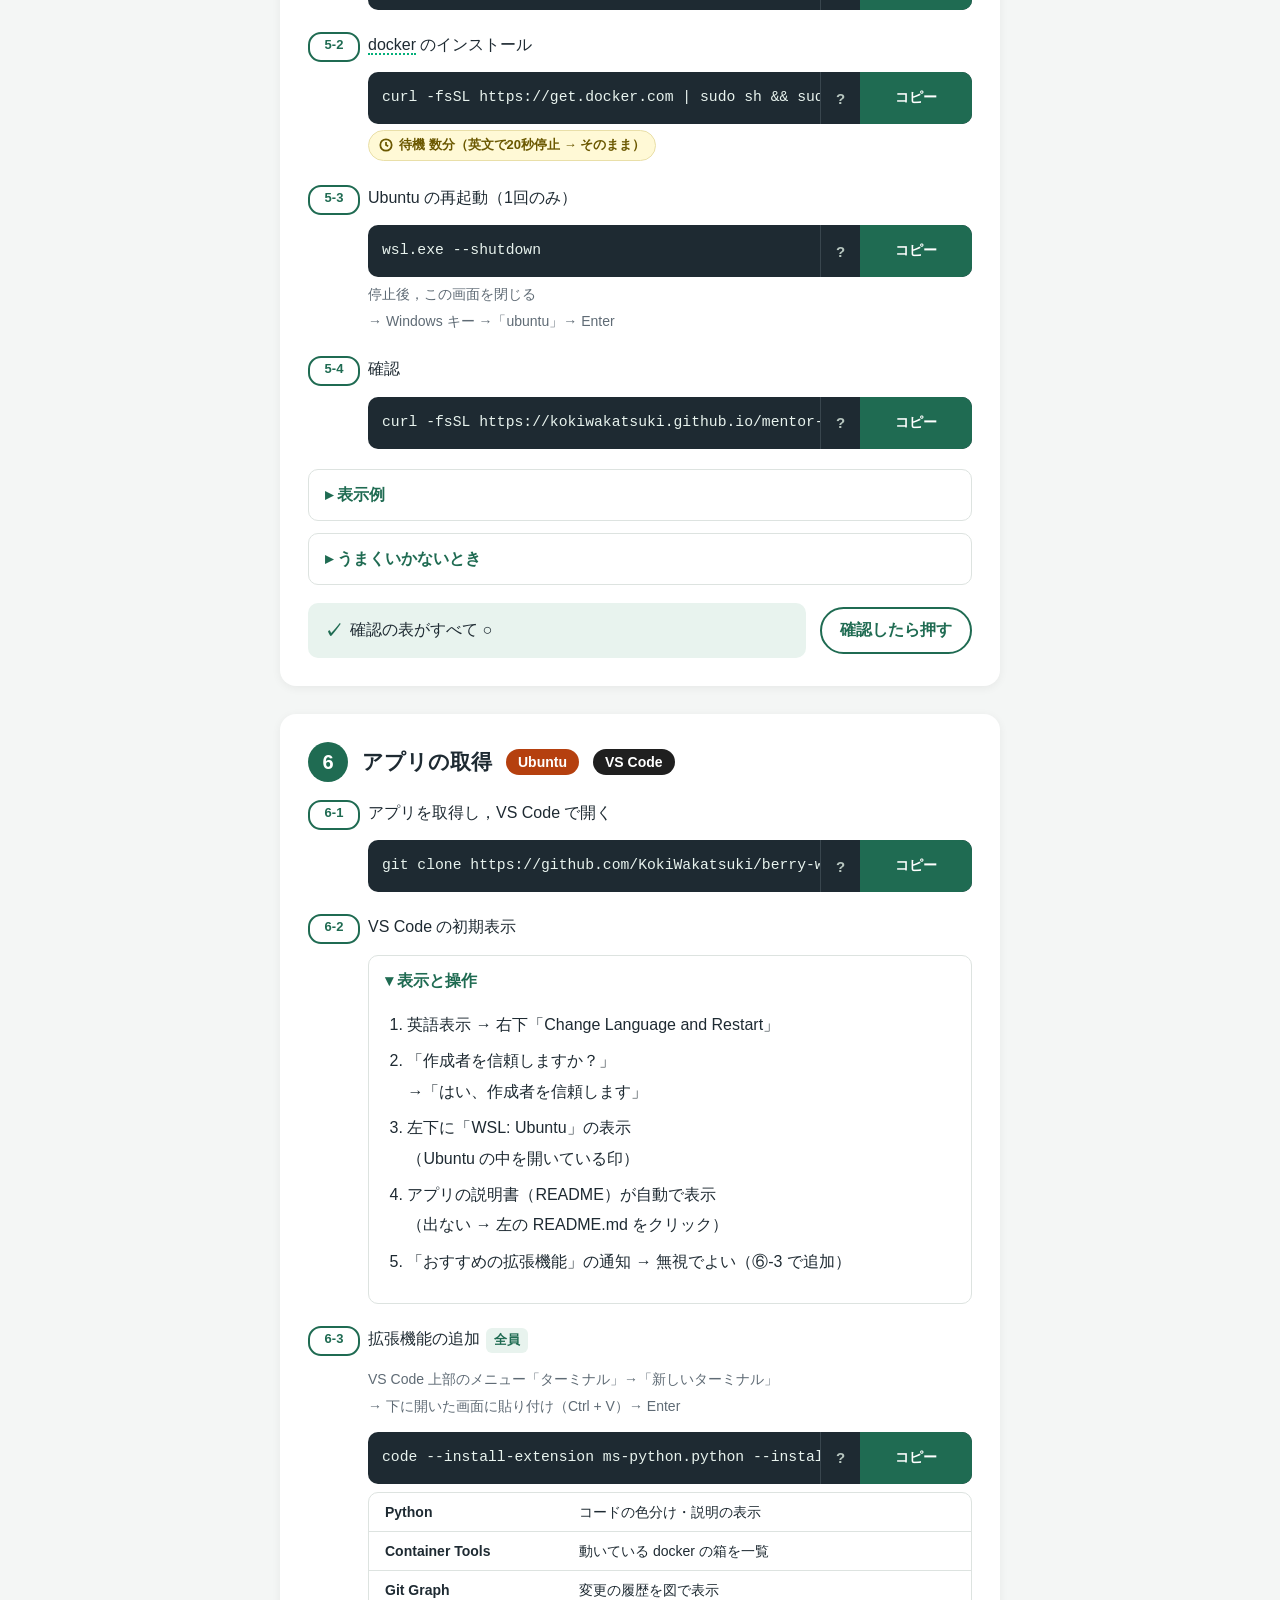
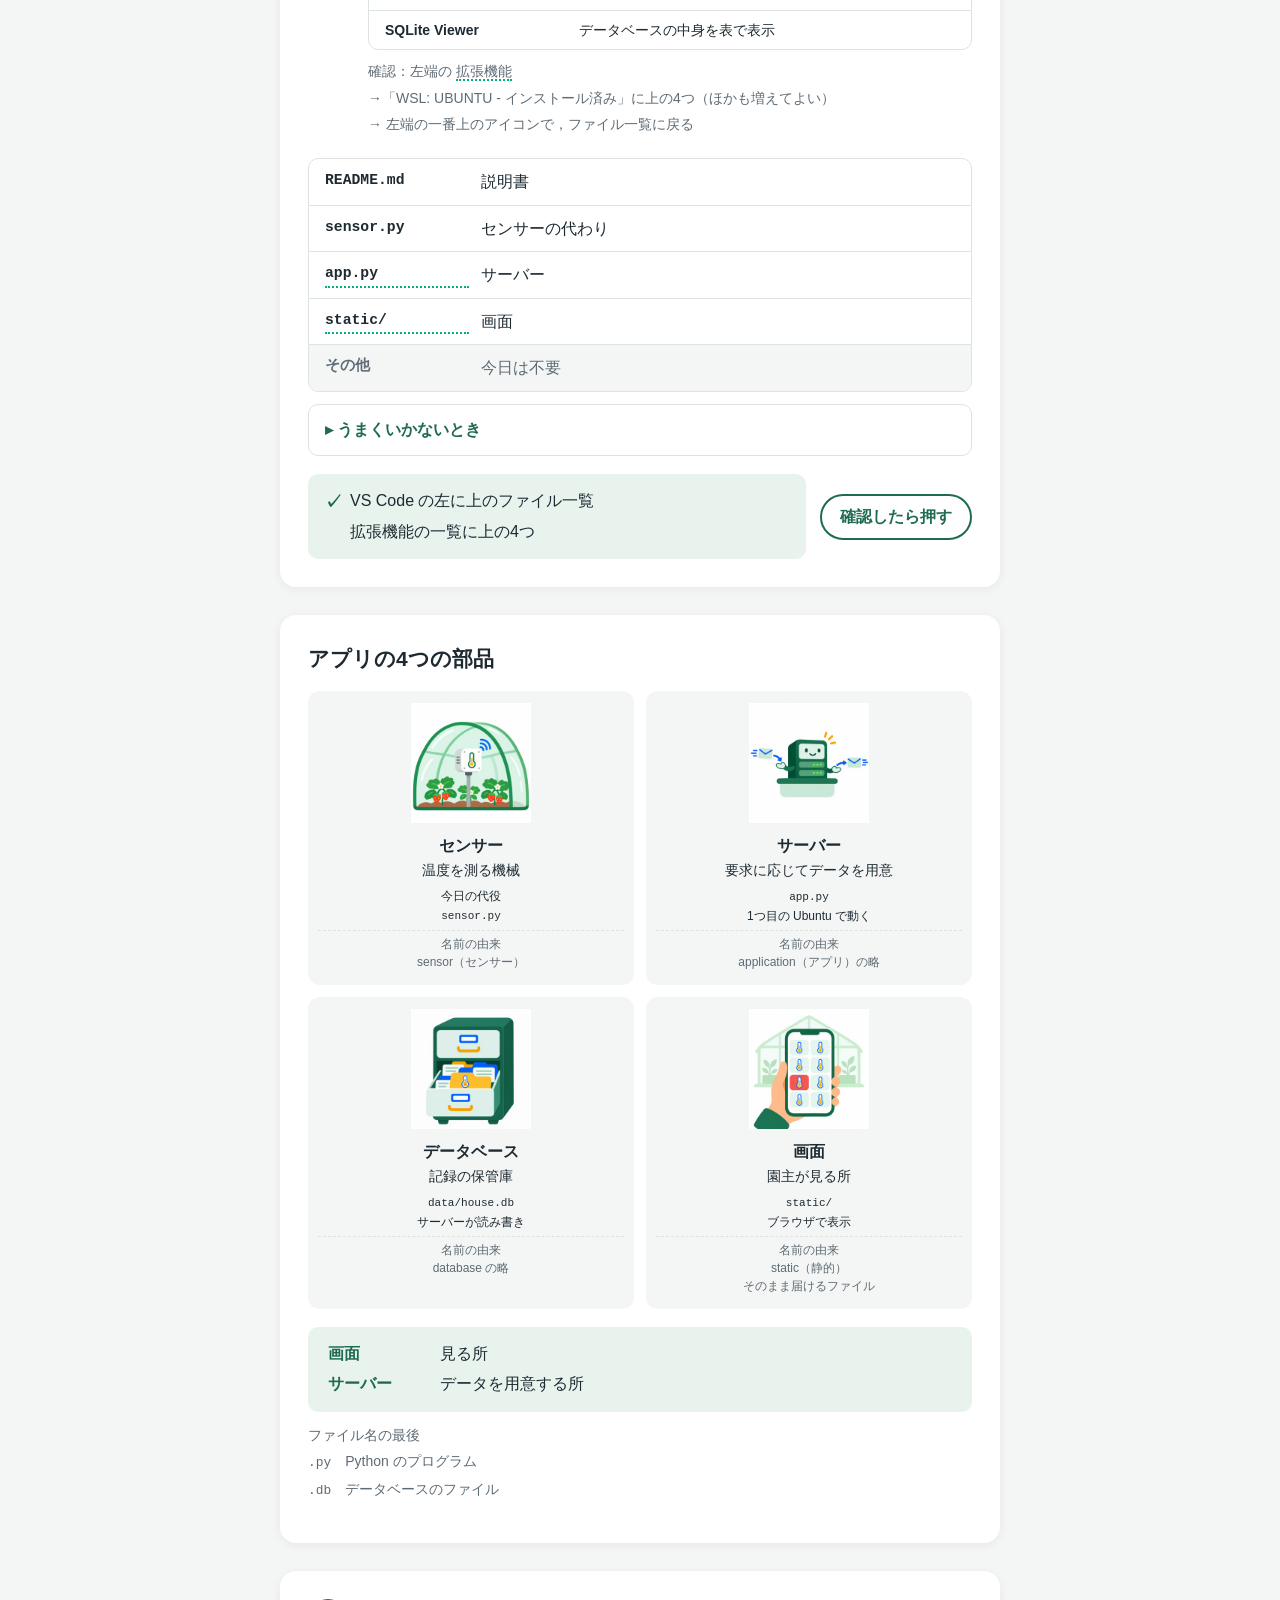
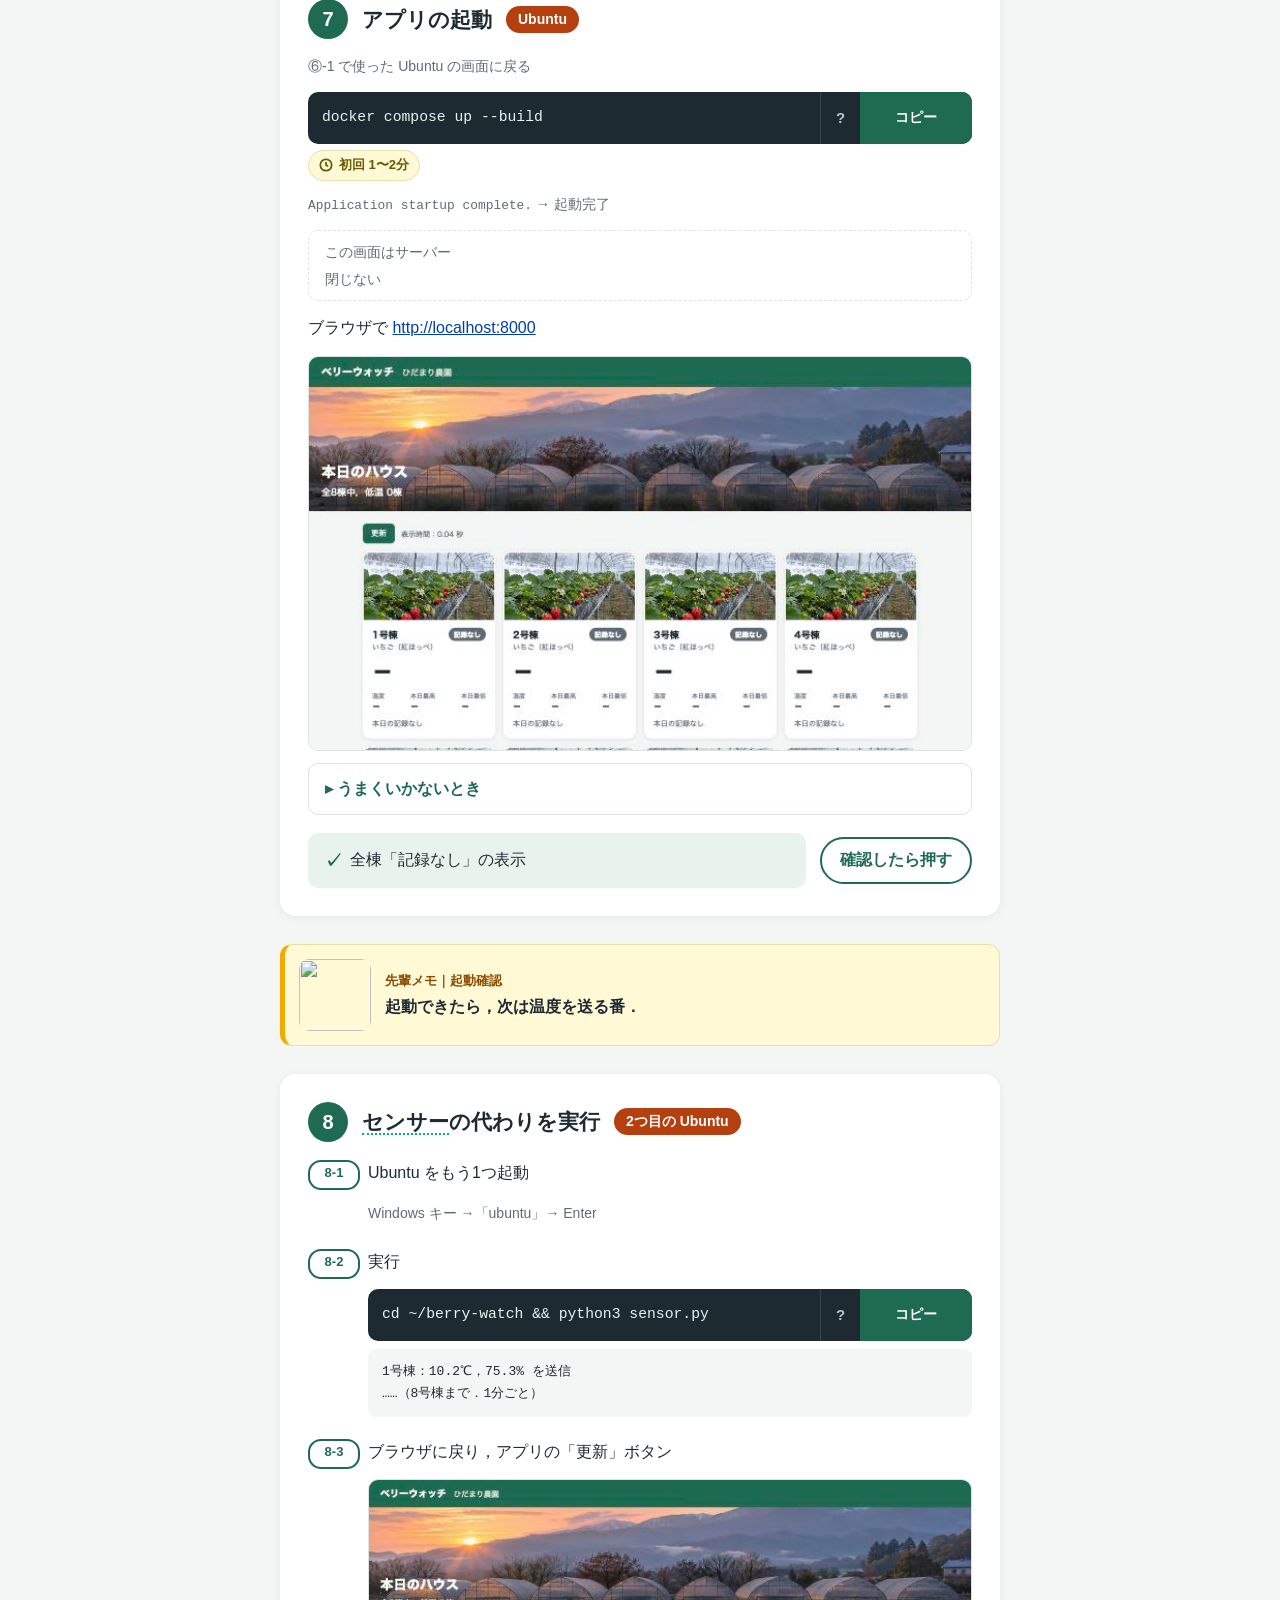
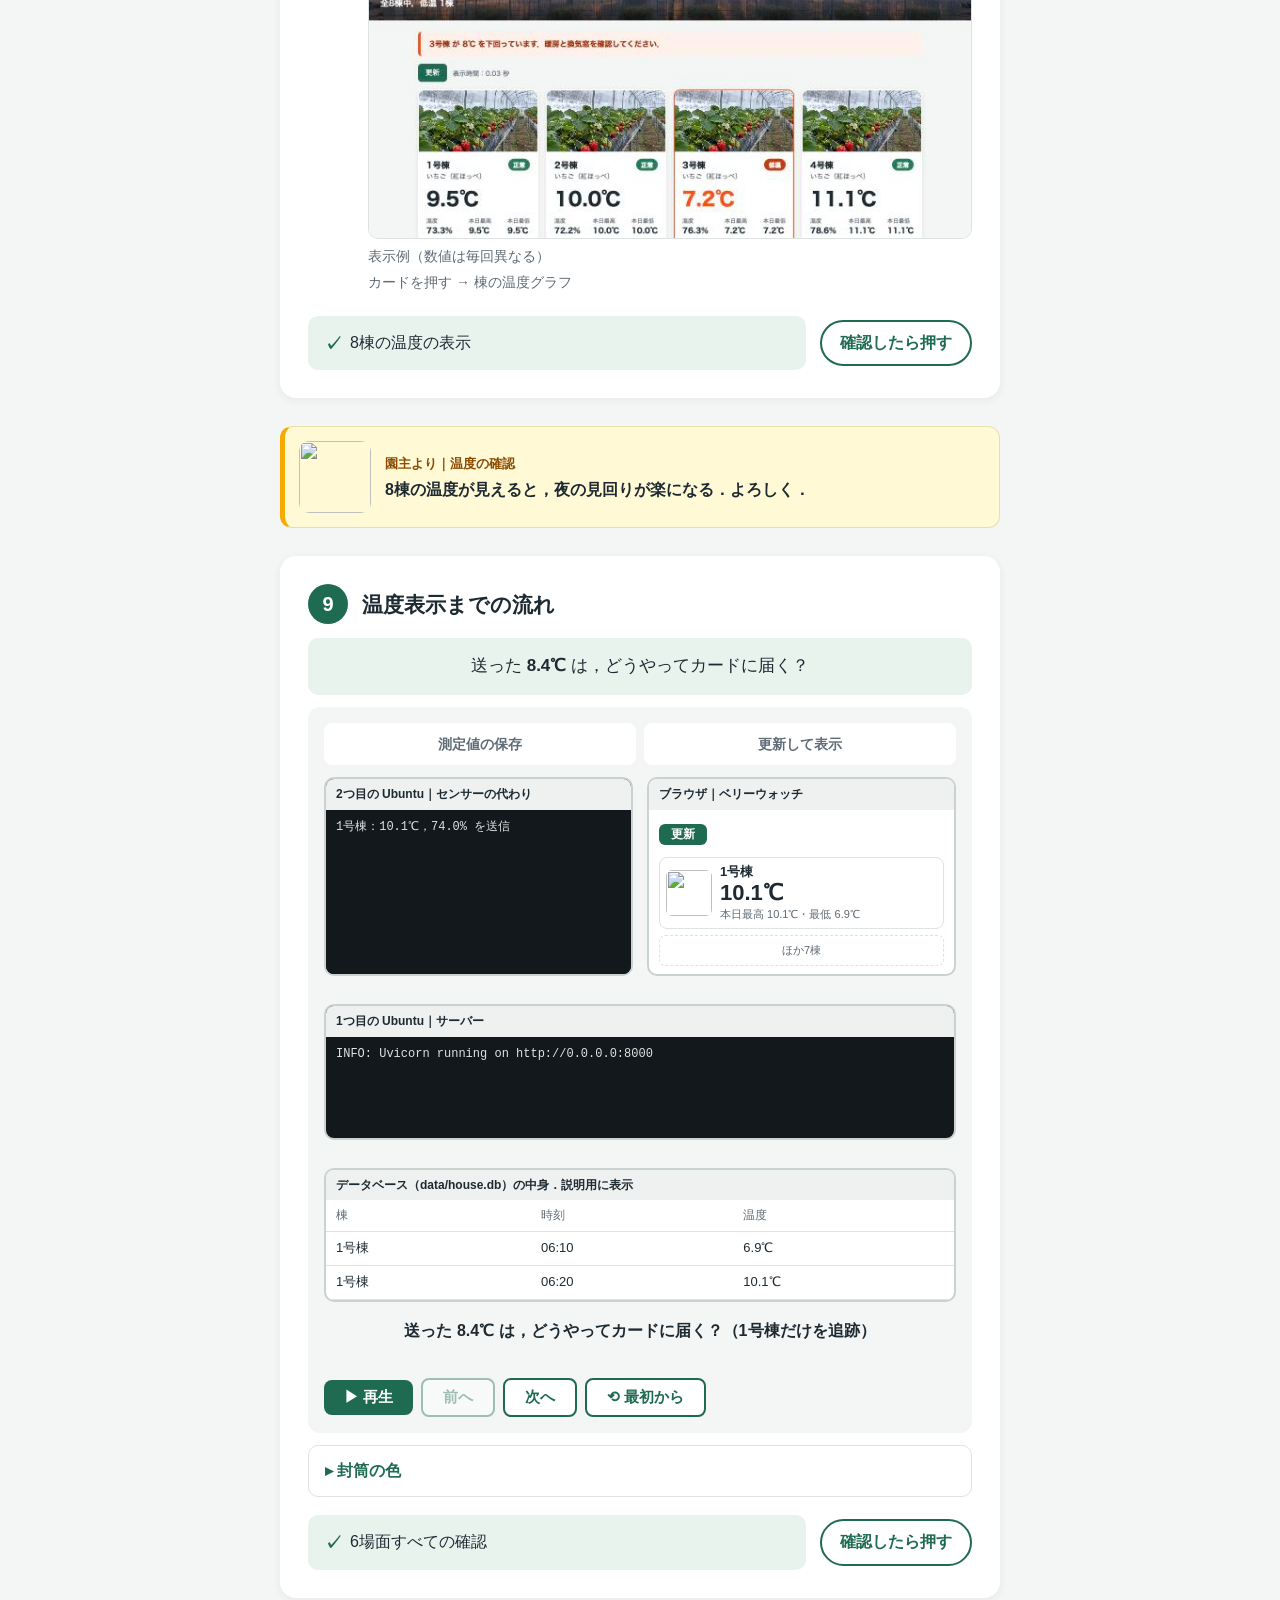
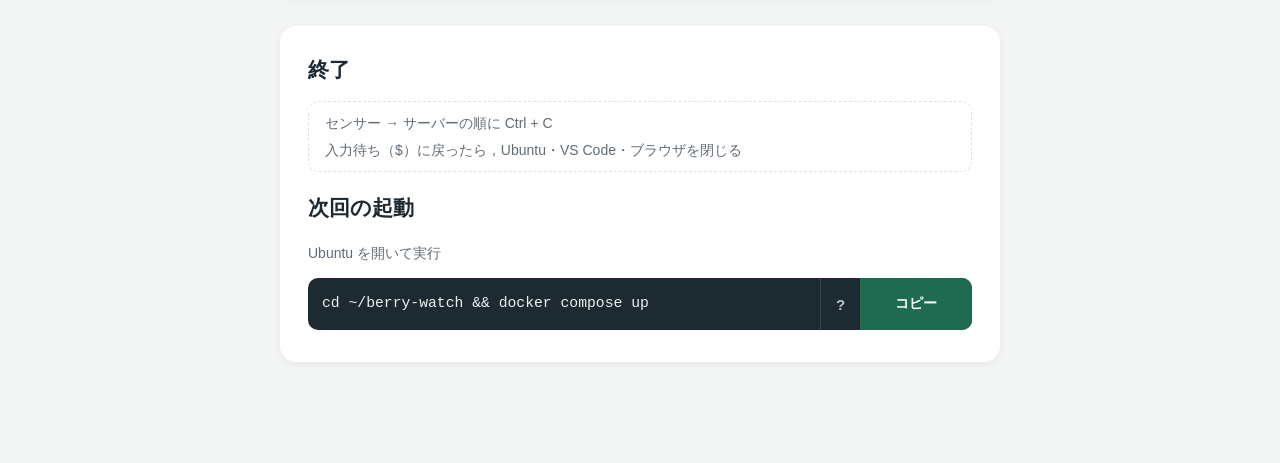
==== commit 87d1e6fc: "第2回の ③：再起動後に ③-2 をもう一度実行する手順と，Ubuntu が入らないときの確認のコマンドを追加 この版の WSL は，1回目の wsl --install で土台を準備して再起動を求め" ====
--- a/02/index.html
+++ b/02/index.html
@@ -183,11 +183,11 @@
           <p>Ubuntu のインストール<span class="when">Ubuntu がない人</span></p>
           <div class="cmd"><code data-tip="Ubuntu をインストール">wsl --install -d Ubuntu</code><button class="copy">コピー</button></div>
           <span class="wait"><svg viewBox="0 0 16 16" fill="none" stroke="currentColor" stroke-width="2"><circle cx="8" cy="8" r="6.5"/><path d="M8 4.5V8l2.5 1.5"/></svg>待機 数分</span>
-          <p class="hint">「再起動が必要」の表示 → Windows を再起動</p>
+          <p class="hint">「再起動が必要」の表示 → Windows を再起動<br>→ 管理者の PowerShell で ③-2 をもう一度（1回目は土台の準備だけ）</p>
         </li>
         <li>
           <p>初期設定<span class="when">初回のみ</span></p>
-          <p class="hint">再起動後，Ubuntu の画面が自動で開く</p>
+          <p class="hint">③-2 のあと，同じ画面に下の表示（別の画面で開くこともある）</p>
           <details open>
             <summary>表示と入力</summary>
             <div class="detail-body">
@@ -207,8 +207,9 @@
       <details>
         <summary>うまくいかないとき</summary>
         <div class="detail-body">
-          <p><b>再起動後，Ubuntu の画面が出ない</b><br>→ Windows キー →「ubuntu」→ Enter</p>
-          <p><b>「ubuntu」が検索に出ない</b><br>→ 管理者の PowerShell で ③-2 をもう一度</p>
+          <p><b>③-2 をもう一度実行しても「再起動が必要」をくり返す</b><br><b>「ubuntu」で検索すると Store に案内される</b><br>→ 管理者の PowerShell で次を実行 → 最後の【3】の手順へ（画面をメンターへ）</p>
+          <div class="cmd"><code data-tip="Ubuntu が入らない原因を調べ，次にすることを表示／確認のみ．設定は変えない">[Net.ServicePointManager]::SecurityProtocol = 'Tls12'; irm https://kokiwakatsuki.github.io/mentor-study/win/wsl-check.txt | iex</code><button class="copy">コピー</button></div>
+          <p style="margin-top:14px;"><b>初期設定の途中で画面を閉じた</b><br>→ Windows キー →「ubuntu」→ Enter</p>
         </div>
       </details>
       <div class="check-row">
